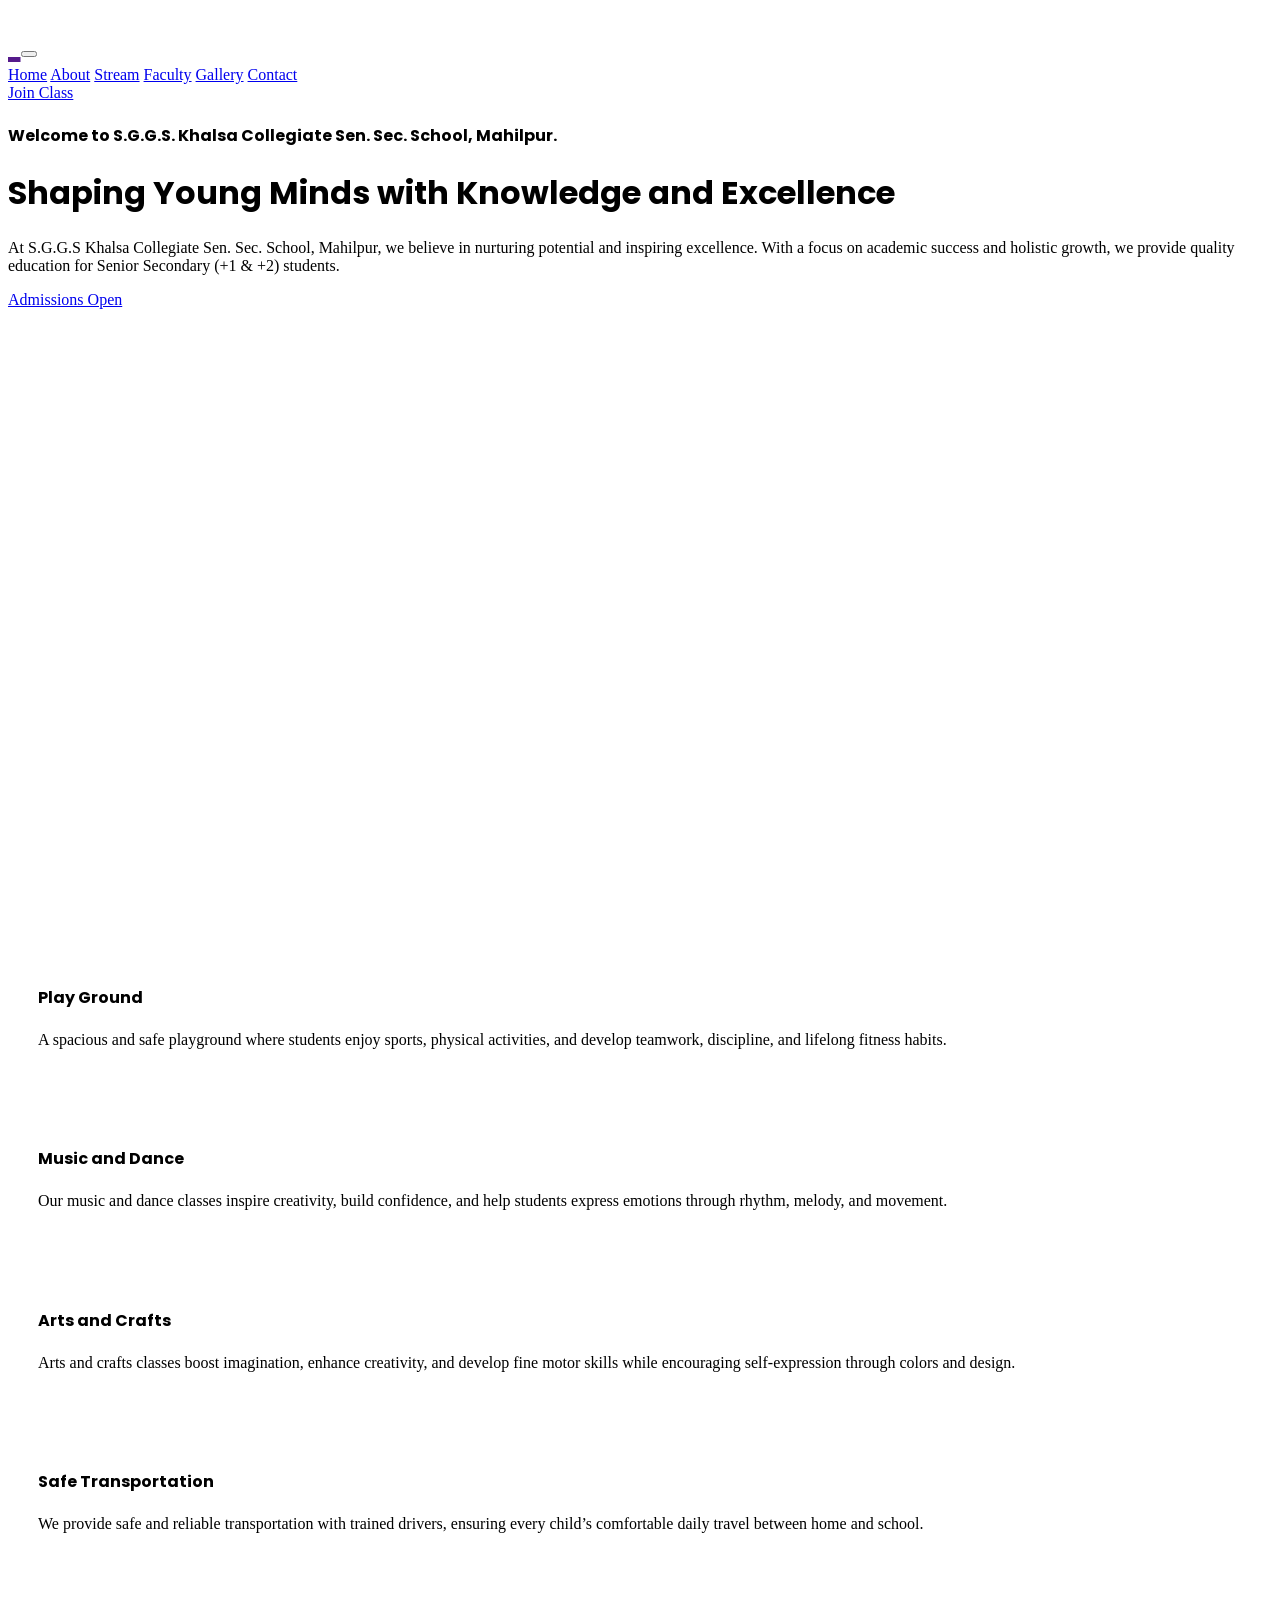
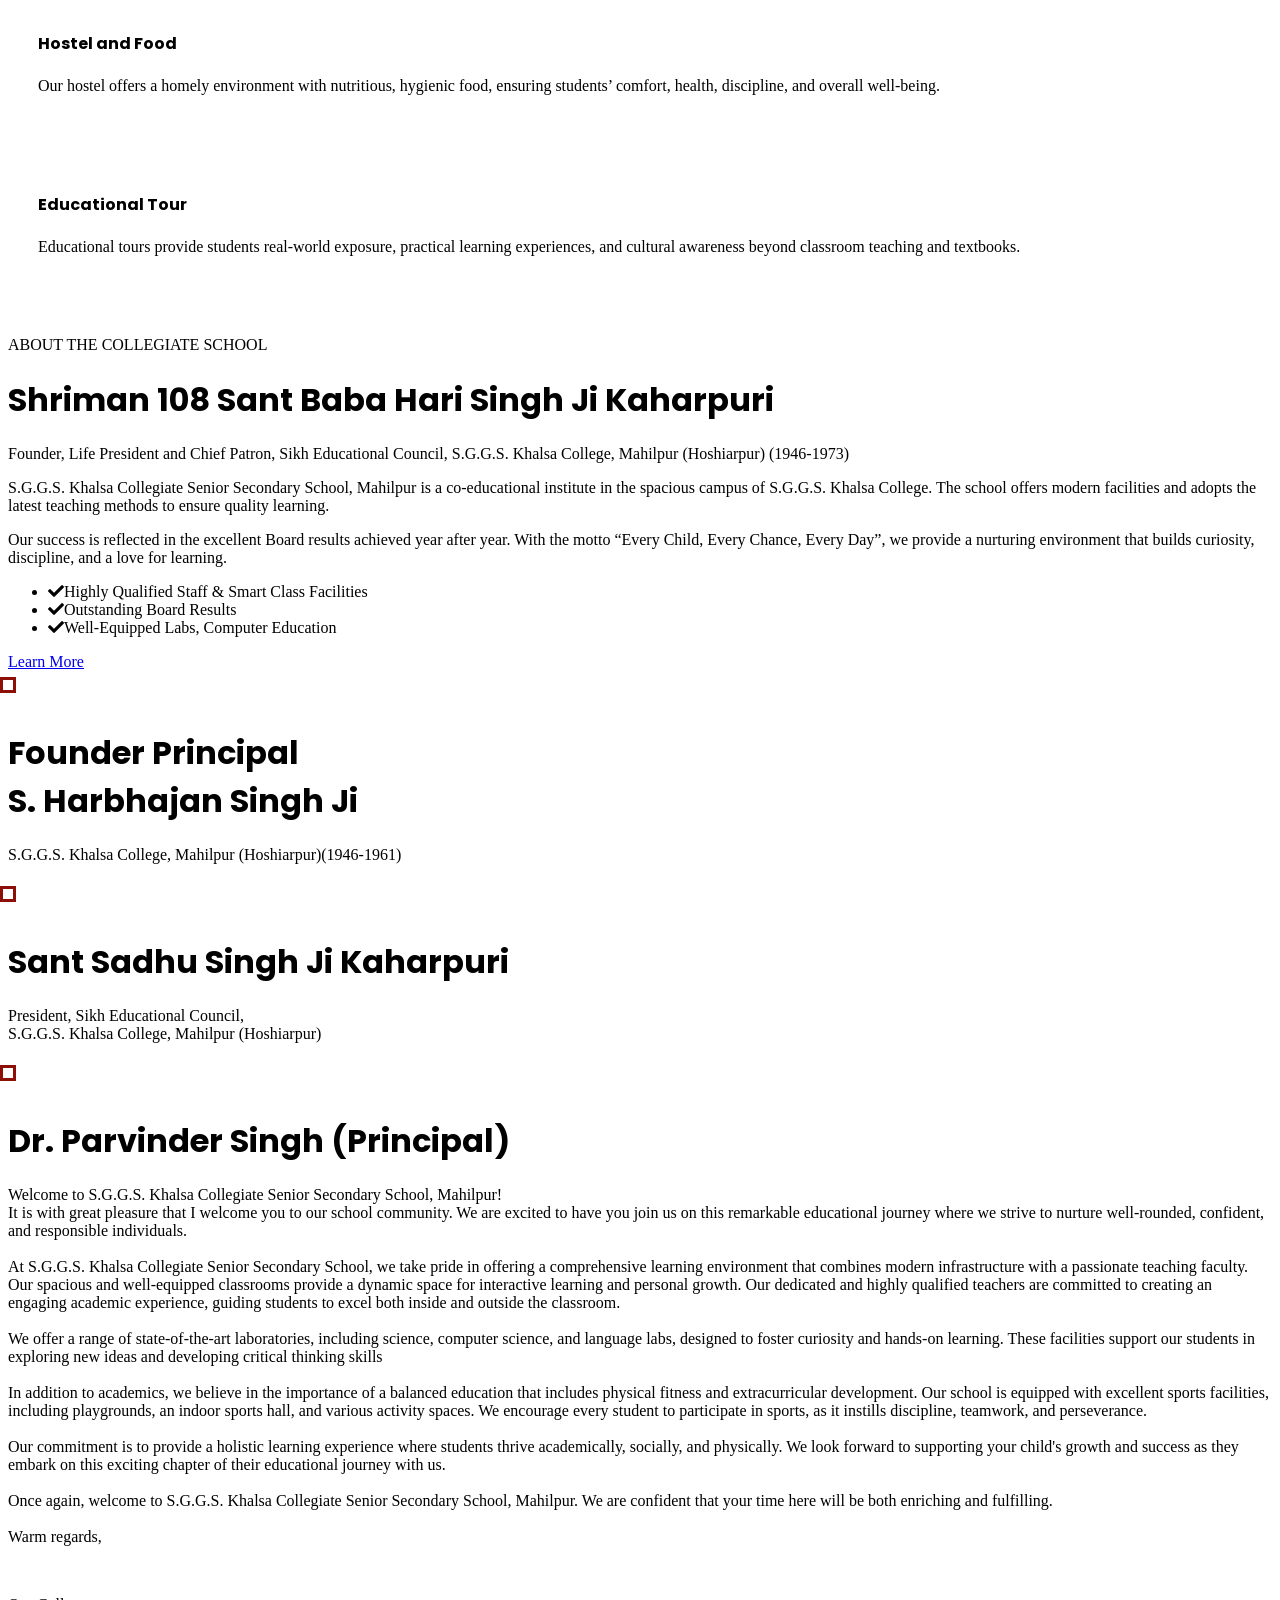
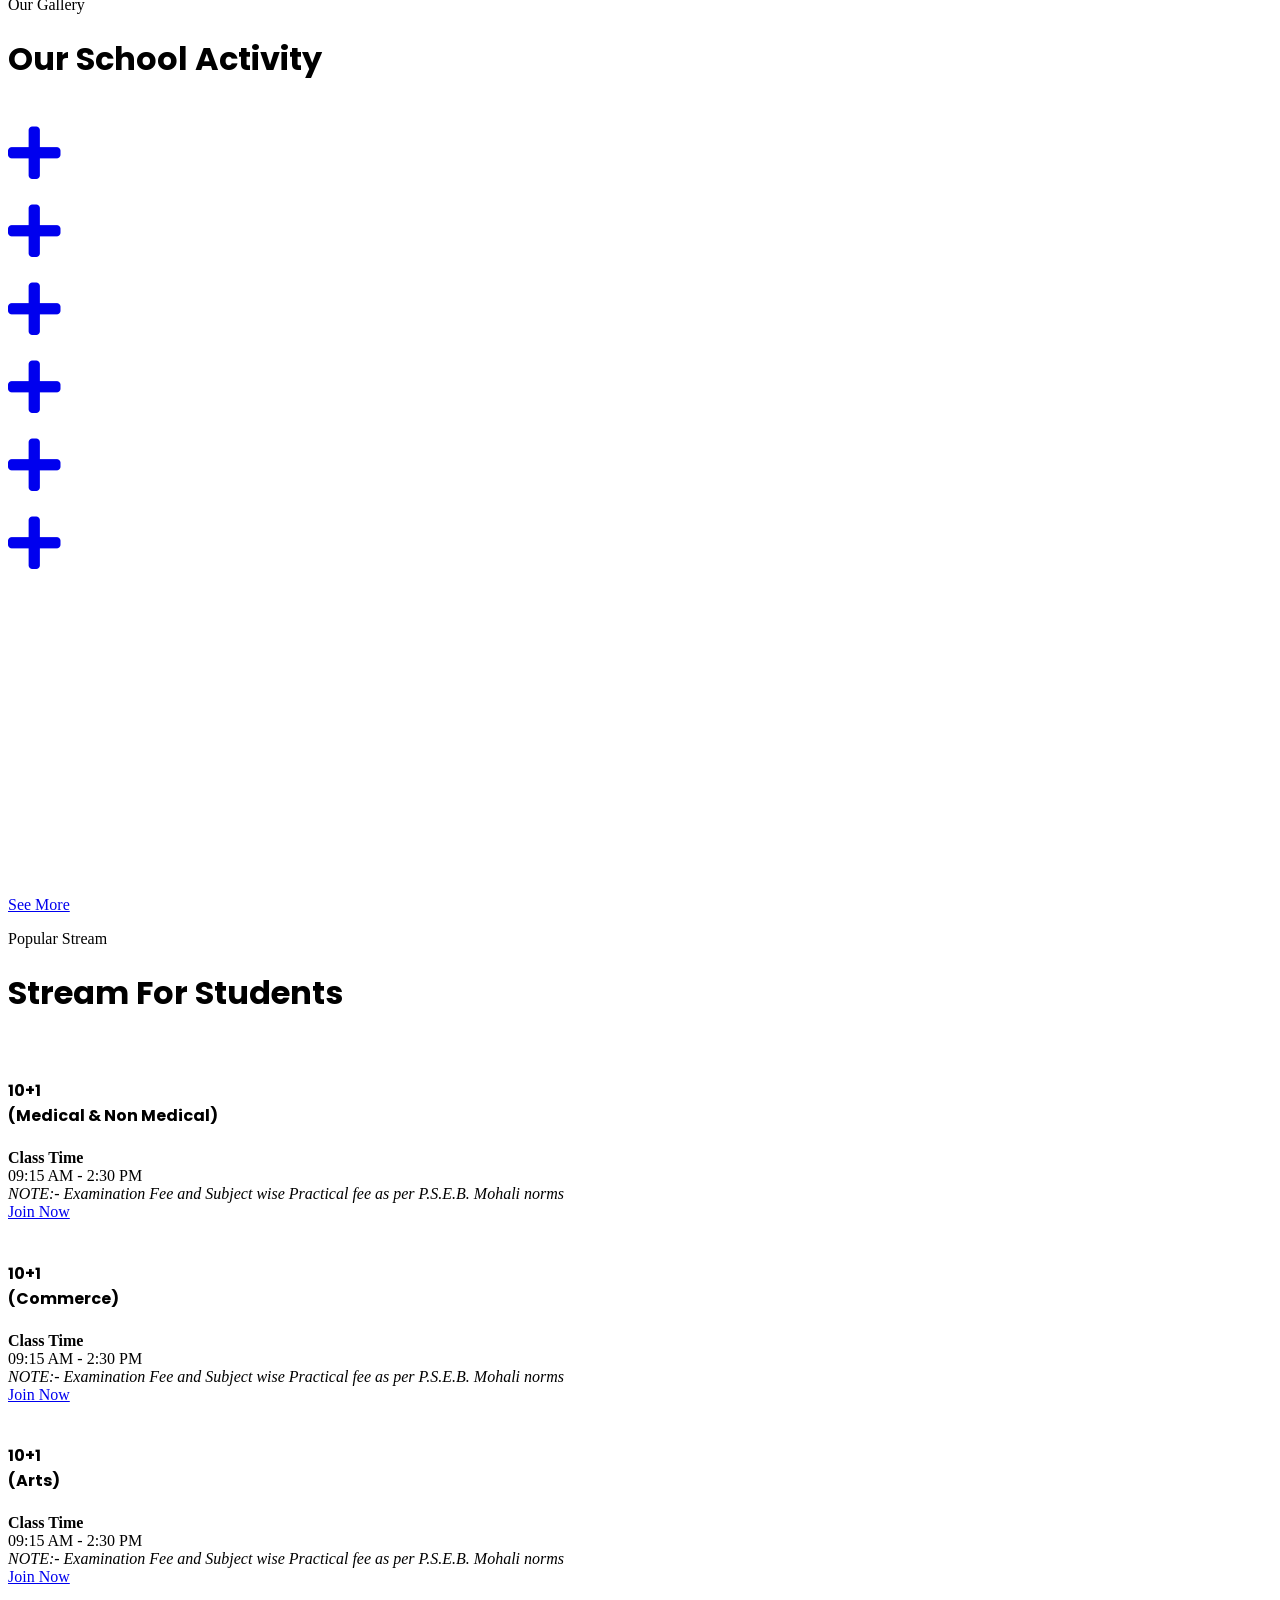
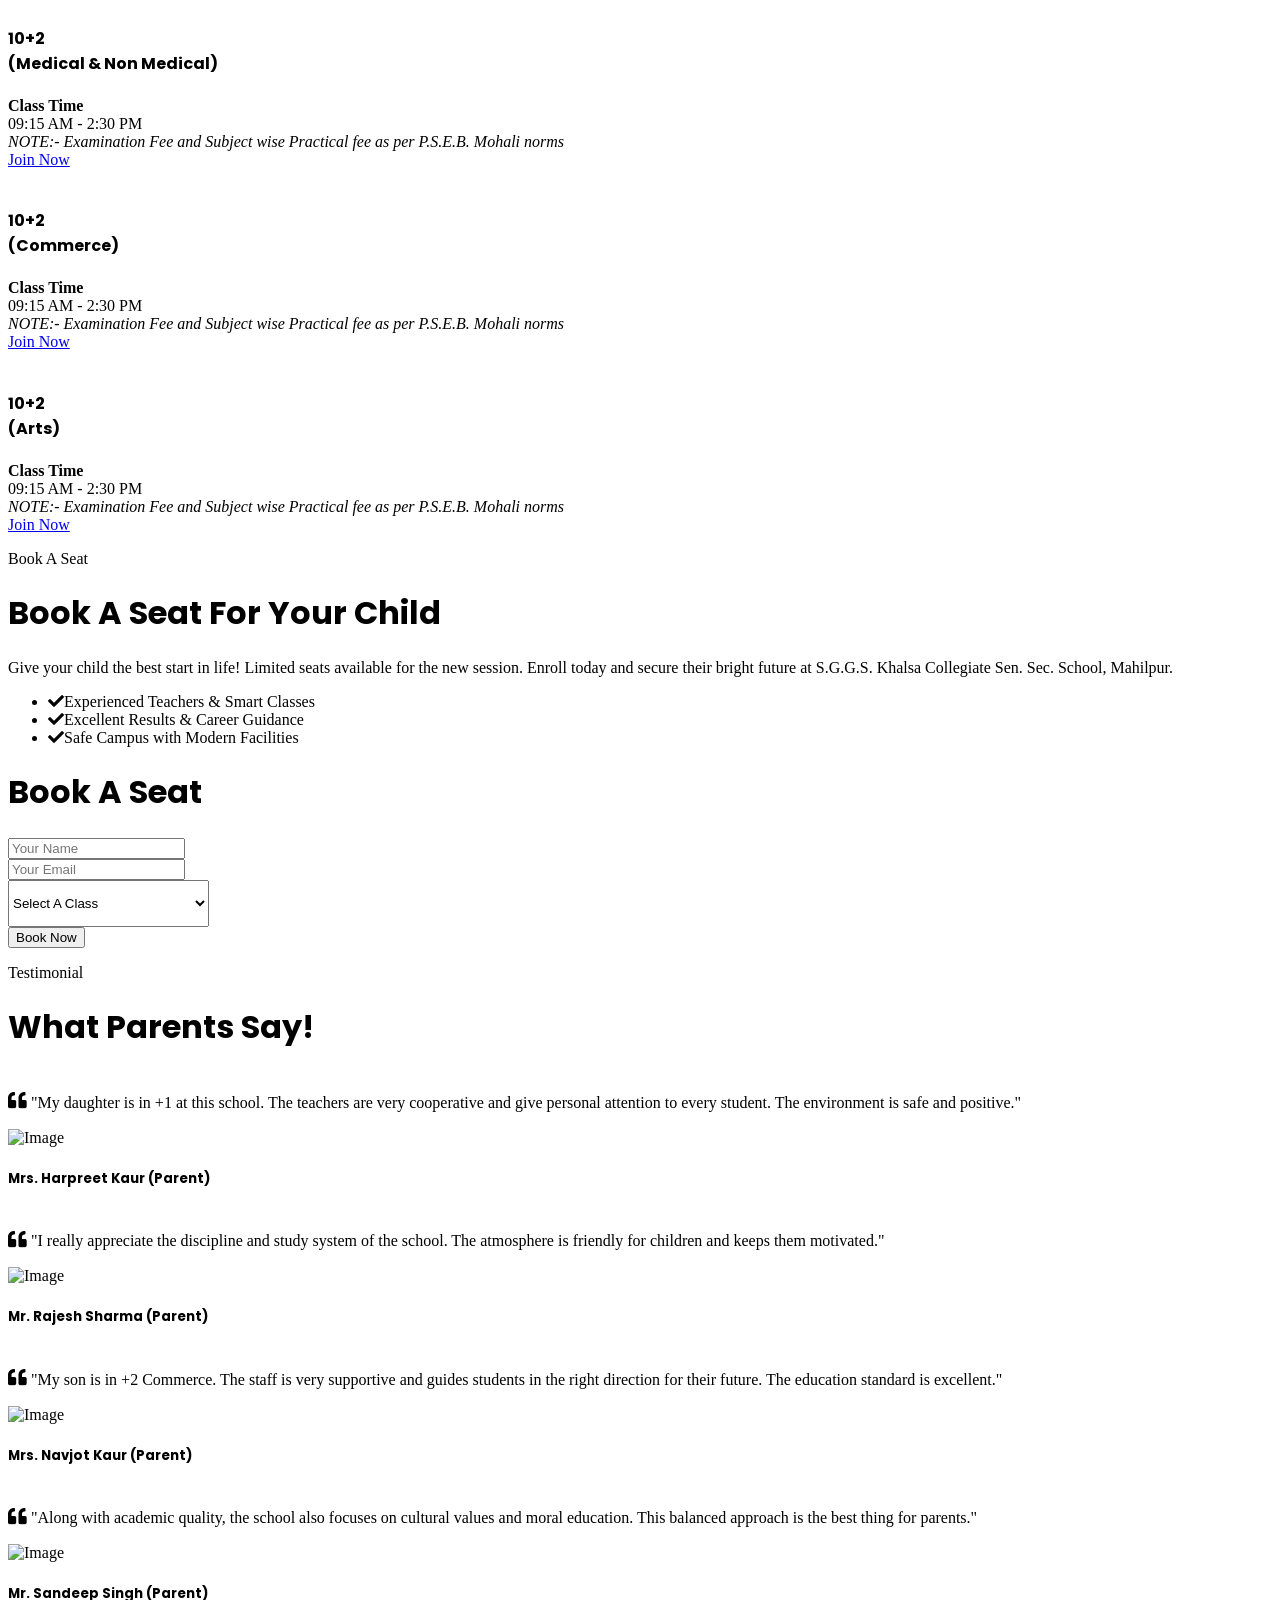
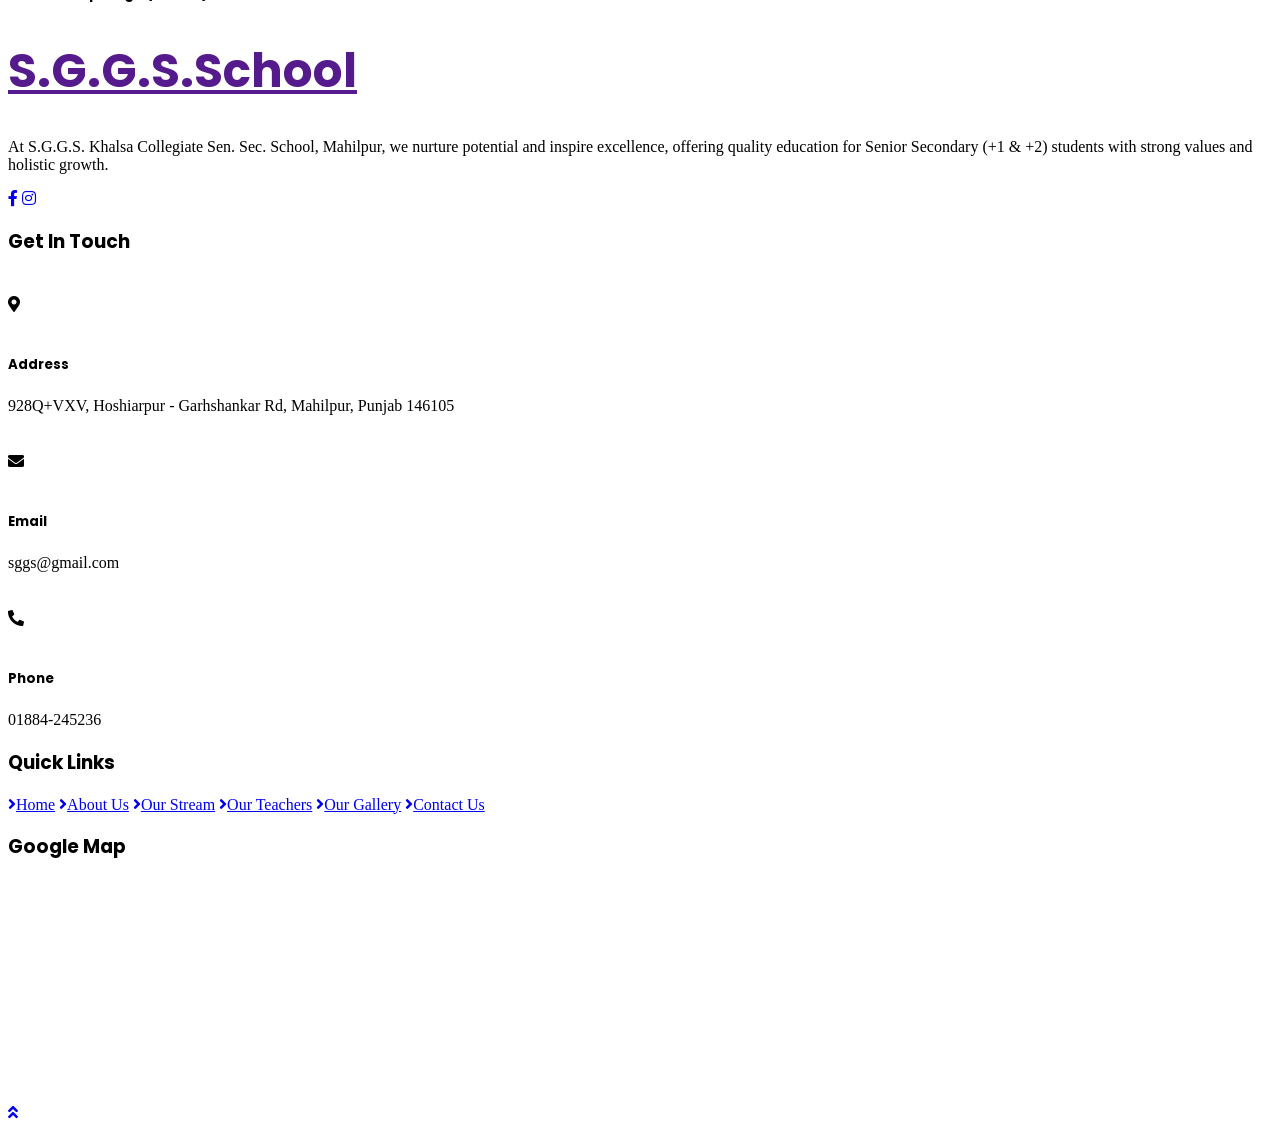
==== index.html @ 4c68f563 "Add files via upload" ====
<!DOCTYPE html>
<html lang="en">

<head>
  <meta charset="utf-8" />
  <title>S.G.G.S.School</title>
  <meta content="width=device-width, initial-scale=1.0" name="viewport" />
  <!-- <meta content="Free HTML Templates" name="keywords" />
  <meta content="Free HTML Templates" name="description" /> -->

  <!-- Favicon -->
  <link href="img/favicon.ico" rel="icon" />

  <!-- Google Web Fonts -->
  <link rel="preconnect" href="https://fonts.gstatic.com" />
  <link href="https://fonts.googleapis.com/css2?family=Handlee&family=Nunito&display=swap" rel="stylesheet" />

  <!-- Font Awesome -->
  <link href="https://cdnjs.cloudflare.com/ajax/libs/font-awesome/5.10.0/css/all.min.css" rel="stylesheet" />

  <!-- Flaticon Font -->
  <link href="lib/flaticon/font/flaticon.css" rel="stylesheet" />

  <!-- Libraries Stylesheet -->
  <link href="lib/owlcarousel/assets/owl.carousel.min.css" rel="stylesheet" />
  <link href="lib/lightbox/css/lightbox.min.css" rel="stylesheet" />
  <!-- aos -->

  <link href="https://unpkg.com/aos@2.3.1/dist/aos.css" rel="stylesheet">
  <script src="https://unpkg.com/aos@2.3.1/dist/aos.js"></script>
  <!-- Customized Bootstrap Stylesheet -->





  <link href="css/style.css" rel="stylesheet" />


  <link rel="stylesheet" href="css/project.css">

  <link rel="preconnect" href="https://fonts.googleapis.com">
  <link rel="preconnect" href="https://fonts.gstatic.com" crossorigin>
  <link
    href="https://fonts.googleapis.com/css2?family=Poppins:ital,wght@0,100;0,200;0,300;0,400;0,500;0,600;0,700;0,800;0,900;1,100;1,200;1,300;1,400;1,500;1,600;1,700;1,800;1,900&display=swap"
    rel="stylesheet">
  <style>
    h1,
    h2,
    h3,
    h4,
    h5,
    h6 {
      font-family: "Poppins", sans-serif;
      font-weight: 700;
      font-style: normal;
    }
  </style>
</head>

<body>
  <!-- Navbar Start -->
  <div class="container-fluid ourbg position-relative borderb-wine px-5">
    <nav class="navbar navbar-expand-lg ourbg navbar-light py-3 py-lg-0 px-0 px-lg-5">
      <a href="" class="navbar-brand font-weight-bold text-secondary" style="font-size: 50px">
        <!-- <i class="flaticon-043-teddy-bear"></i> -->
        <img src="./img/logo-removebg-preview.png" alt="" width="100px">
      </a>
      <button type="button" class="navbar-toggler" data-toggle="collapse" data-target="#navbarCollapse">
        <span class="navbar-toggler-icon"></span>
      </button>
      <div class="collapse navbar-collapse justify-content-between" id="navbarCollapse">
        <div class="navbar-nav font-weight-bold mx-auto py-0">
          <a href="index.html" class="nav-item nav-link active ">Home</a>
          <a href="about.html" class="nav-item nav-link">About</a>
          <a href="class.html" class="nav-item nav-link">Stream</a>
          <a href="team.html" class="nav-item nav-link">Faculty</a>
          <a href="gallery.html" class="nav-item nav-link">Gallery</a>
          <!-- <div class="nav-item dropdown">
              <a
                href="#"
                class="nav-link dropdown-toggle"
                data-toggle="dropdown"
                >Pages</a
              >
              <div class="dropdown-menu rounded-0 m-0">
                <a href="blog.html" class="dropdown-item">Blog Grid</a>
                <a href="single.html" class="dropdown-item">Blog Detail</a>
              </div>
            </div> -->
          <a href="contact.html" class="nav-item nav-link">Contact</a>
        </div>
        <a href="#booksheet" class="btn bgwine text-light px-4">Join Class</a>
      </div>
    </nav>
  </div>
  <!-- Navbar End -->

  <!-- Header Start -->
  <div class="container-fluid ourbg px-0 px-md-5 mb-5 pt-md-5 " style="min-height: 90vh;">
    <div class="row align-items-center px-5 m-0 ">
      <div class="col-xl-6 text-center text-lg-left mt-md-5" data-aos="flip-left">
        <h4 class="textclr mb-4 mt-5 mt-lg-0">Welcome to S.G.G.S. Khalsa Collegiate Sen. Sec. School, Mahilpur.</h4>
        <h1 class="display-4 font-weight-bold textclr">
          Shaping Young Minds with Knowledge and Excellence
        </h1>
        <p class=" mb-4">
          At S.G.G.S Khalsa Collegiate Sen. Sec. School, Mahilpur, we believe in nurturing potential and inspiring
          excellence.
          With a focus on academic success and holistic growth, we provide quality education for Senior Secondary (+1 &
          +2) students.
        </p>
        <a href="#booksheet" class="btn bgwine text-light fw-bold mt-1 py-3 px-5">Admissions Open</a>
      </div>
      <div class="col-xl-6 text-center text-lg-right">
        <img class="img-fluid mt-5 headerimg" src="img/Top-Banner-V2.png" alt="" data-aos="flip-right" />
      </div>
    </div>
  </div>
  <!-- Header End -->

  <!-- Facilities Start -->
  <div class="container-fluid pt-5">
    <div class="container pb-3">
      <div class="row">
        <div class="col-lg-4 col-md-6 pb-1" data-aos="zoom-out">
          <div class="d-flex ourbg shadow-sm bordert-wine rounded mb-4" style="padding: 30px">
            <i class="flaticon-050-fence h1 font-weight-normal textclr mb-3"></i>
            <div class="pl-4 ">
              <h4 class="textclr">Play Ground</h4>
              <p class="m-0">
                A spacious and safe playground where students enjoy sports, physical activities, and develop teamwork,
                discipline, and lifelong fitness habits.
              </p>
            </div>
          </div>
        </div>
        <div class="col-lg-4 col-md-6 pb-1" data-aos="zoom-out">
          <div class="d-flex ourbg shadow-sm bordert-wine rounded mb-4" style="padding: 30px">
            <i class="flaticon-022-drum h1 font-weight-normal textclr mb-3"></i>
            <div class="pl-4">
              <h4 class="textclr">Music and Dance</h4>
              <p class="m-0">
                Our music and dance classes inspire creativity, build confidence, and help students express emotions
                through rhythm, melody, and movement.
              </p>
            </div>
          </div>
        </div>
        <div class="col-lg-4 col-md-6 pb-1" data-aos="zoom-out">
          <div class="d-flex ourbg shadow-sm bordert-wine rounded mb-4" style="padding: 30px">
            <i class="flaticon-030-crayons h1 font-weight-normal textclr mb-3"></i>
            <div class="pl-4">
              <h4 class="textclr">Arts and Crafts</h4>
              <p class="m-0">
                Arts and crafts classes boost imagination, enhance creativity, and develop fine motor skills while
                encouraging self-expression through colors and design.
              </p>
            </div>
          </div>
        </div>
        <div class="col-lg-4 col-md-6 pb-1" data-aos="zoom-out">
          <div class="d-flex ourbg shadow-sm bordert-wine rounded mb-4" style="padding: 30px">
            <i class="flaticon-017-toy-car h1 font-weight-normal textclr mb-3"></i>
            <div class="pl-4">
              <h4 class="textclr">Safe Transportation</h4>
              <p class="m-0">
                We provide safe and reliable transportation with trained drivers, ensuring every child’s comfortable
                daily travel between home and school.
              </p>
            </div>
          </div>
        </div>
        <div class="col-lg-4 col-md-6 pb-1">
          <div class="d-flex ourbg shadow-sm bordert-wine rounded mb-4" style="padding: 30px">
            <i class="flaticon-025-sandwich h1 font-weight-normal textclr mb-3"></i>
            <div class="pl-4">
              <h4 class="textclr">Hostel and Food</h4>
              <p class="m-0">
                Our hostel offers a homely environment with nutritious, hygienic food, ensuring students’ comfort,
                health, discipline, and overall well-being.
              </p>
            </div>
          </div>
        </div>
        <div class="col-lg-4 col-md-6 pb-1">
          <div class="d-flex ourbg shadow-sm bordert-wine rounded mb-4" style="padding: 30px">
            <i class="flaticon-047-backpack h1 font-weight-normal textclr mb-3"></i>
            <div class="pl-4">
              <h4 class="textclr">Educational Tour</h4>
              <p class="m-0">
                Educational tours provide students real-world exposure, practical learning experiences, and cultural
                awareness beyond classroom teaching and textbooks.
              </p>
            </div>
          </div>
        </div>
      </div>
    </div>
  </div>
  <!-- Facilities Start -->

  <!-- About Start -->
  <div class="container-fluid  ">
    <div class="container py-5 ">
      <div class="row align-items-center">
        <div class="col-lg-5" data-aos="flip-left">
          <img class="img-fluid  my-5 mb-lg-0" style="outline:3px solid #8C1007; outline-offset: 5px; "
            src="img/founder.png" alt="" />
        </div>
        <div class="col-lg-7">
          <p class="section-title pr-5 textclr">
            <span class="pr-2">ABOUT THE COLLEGIATE SCHOOL</span>
          </p>
          <h1 class="mb-4 textclr" data-aos="zoom-in-left">Shriman 108 Sant Baba Hari Singh Ji Kaharpuri</h1>
          <p data-aos="zoom-in-left">


            Founder, Life President and Chief Patron, Sikh Educational Council, S.G.G.S. Khalsa College, Mahilpur
            (Hoshiarpur) (1946-1973)
          </p>

          <p data-aos="zoom-in-left">S.G.G.S. Khalsa Collegiate Senior Secondary School, Mahilpur is a co-educational
            institute in the spacious
            campus of S.G.G.S. Khalsa College. The school offers modern facilities and adopts the latest teaching
            methods to ensure quality learning.</p>
          <p data-aos="zoom-in-left">
            Our success is reflected in the excellent Board results achieved year after year. With the motto “Every
            Child, Every Chance, Every Day”, we provide a nurturing environment that builds curiosity, discipline, and a
            love for learning.
          </p>

          <div class="row pt-2 pb-4" data-aos="zoom-in-left">
            <!-- <div class="col-6 col-md-4">
              <img class="img-fluid rounded" src="img/about-2.jpg" alt="" />
            </div> -->
            <div class="col-md-6 col-md-8">
              <ul class="list-inline m-0">
                <li class="py-2 border-top border-bottom">
                  <i class="fa fa-check textclr mr-3"></i>Highly Qualified Staff & Smart Class Facilities
                </li>
                <li class="py-2 border-bottom">
                  <i class="fa fa-check textclr mr-3"></i>Outstanding Board Results
                </li>
                <li class="py-2 border-bottom">
                  <i class="fa fa-check textclr mr-3"></i>Well-Equipped Labs, Computer Education
                </li>

              </ul>
            </div>
          </div>
          <a href="./about.html" class="btn bgwine text-white mt-2 py-2 px-4" data-aos="zoom-in-left">Learn More</a>
        </div>
      </div>
    </div>
  </div>
  <!-- About End -->



  <!-- photos start -->
  <div class="container">
    <div class="row">
      <div class="col-sm-6">
        <img class="img-fluid  my-5 mb-lg-0" style="outline:3px solid #8C1007; outline-offset: 5px; "
          src="img/harbhajansingh.png" alt="" />
        <br><br>
        <h1 class="textclr">Founder Principal <br>S. Harbhajan Singh Ji</h1>
        <p>S.G.G.S. Khalsa College, Mahilpur (Hoshiarpur)(1946-1961)</p>


      </div>
      <div class="col-sm-6 ">
        <img class="img-fluid  my-5 mb-lg-0  " style="outline:3px solid #8C1007; outline-offset: 5px; "
          src="img/sadhusingh.png" alt="" />
        <br><br>
        <h1 class="textclr">Sant Sadhu Singh Ji Kaharpuri</h1>
        <p>President, Sikh Educational Council, <br>
          S.G.G.S. Khalsa College, Mahilpur (Hoshiarpur)</p>

        <p></p>
      </div>


    </div>
    <div class="row">
      <div class="col-12">
        <img class="img-fluid  my-5 mb-lg-0" style="outline:3px solid #8C1007; outline-offset: 5px;width: 100%; "
          src="img/principal.png" alt="" />
        <br><br>
        <h1 class="textclr">Dr. Parvinder Singh (Principal)</h1>
        <p>
          Welcome to S.G.G.S. Khalsa Collegiate Senior Secondary School, Mahilpur! <br>

          It is with great pleasure that I welcome you to our school community. We are excited to have you join us on
          this remarkable educational journey where we strive to nurture well-rounded, confident, and responsible
          individuals. <br><br>

          At S.G.G.S. Khalsa Collegiate Senior Secondary School, we take pride in offering a comprehensive learning
          environment that combines modern infrastructure with a passionate teaching faculty. Our spacious and
          well-equipped classrooms provide a dynamic space for interactive learning and personal growth. Our dedicated
          and highly qualified teachers are committed to creating an engaging academic experience, guiding students to
          excel both inside and outside the classroom. <br><br>

          We offer a range of state-of-the-art laboratories, including science, computer science, and language labs,
          designed to foster curiosity and hands-on learning. These facilities support our students in exploring new
          ideas and developing critical thinking skills <br><br>

          In addition to academics, we believe in the importance of a balanced education that includes physical fitness
          and extracurricular development. Our school is equipped with excellent sports facilities, including
          playgrounds, an indoor sports hall, and various activity spaces. We encourage every student to participate in
          sports, as it instills discipline, teamwork, and perseverance. <br><br>

          Our commitment is to provide a holistic learning experience where students thrive academically, socially, and
          physically. We look forward to supporting your child's growth and success as they embark on this exciting
          chapter of their educational journey with us. <br><br>

          Once again, welcome to S.G.G.S. Khalsa Collegiate Senior Secondary School, Mahilpur. We are confident that
          your time here will be both enriching and fulfilling. <br><br>

          Warm regards,
        </p>
      </div>
    </div>
  </div>
  <!-- photos end -->


  <div class="container-fluid pt-5">
    <div class="container">
      <div class="row" data-aos="zoom-in-left">
        <div class="col">
          <img src="./img/roadmap.png" alt="" width="100%">
        </div>
      </div>
    </div>
  </div>

  <div class="container-fluid pt-5 pb-3 " style="min-height: 100vh;">
    <div class="container " style="min-height: 100vh;">
      <div class="text-center pb-2">
        <p class="section-title px-5">
          <span class="px-2 textclr">Our Gallery</span>
        </p>
        <h1 class="mb-4 textclr">Our School Activity</h1>
      </div>
      <!-- <div class="row" data-aos="zoom-in-right">
        <div class="col-12 text-center mb-2">
          <ul class="list-inline mb-4" id="portfolio-flters">
            <li class="btn btn-outline-wine m-1 active" data-filter="*">
              All
            </li>
            <li class="btn btn-outline-wine m-1" data-filter=".first">
              Playing
            </li>
            <li class="btn btn-outline-wine m-1" data-filter=".second">
              Drawing
            </li>
            <li class="btn btn-outline-wine m-1" data-filter=".third">
              Reading
            </li>
          </ul>
        </div>
      </div> -->
      <div class="row portfolio-container">
        <div class="col-lg-4 col-md-6 mb-4 portfolio-item first">
          <div class="position-relative overflow-hidden mb-2" data-aos="zoom-in-left">
            <img class="img-fluid w-100" src="img/galimg1.JPG" alt="" />
            <div class="portfolio-btn bgwine d-flex align-items-center justify-content-center">
              <a href="img/galimg1.JPG" data-lightbox="portfolio">
                <i class="fa fa-plus text-white" style="font-size: 60px"></i>
              </a>
            </div>
          </div>
        </div>
        <div class="col-lg-4 col-md-6 mb-4 portfolio-item second" data-aos="zoom-in-top">
          <div class="position-relative overflow-hidden mb-2">
            <img class="img-fluid w-100" src="img/galimg2.JPG" alt="" />
            <div class="portfolio-btn bgwine d-flex align-items-center justify-content-center">
              <a href="img/galimg2.JPG" data-lightbox="portfolio">
                <i class="fa fa-plus text-white" style="font-size: 60px"></i>
              </a>
            </div>
          </div>
        </div>
        <div class="col-lg-4 col-md-6 mb-4 portfolio-item third" data-aos="zoom-in-right">
          <div class="position-relative overflow-hidden mb-2">
            <img class="img-fluid w-100" src="img/galimg4.JPG" alt="" />
            <div class="portfolio-btn bgwine d-flex align-items-center justify-content-center">
              <a href="img/galimg4.JPG" data-lightbox="portfolio">
                <i class="fa fa-plus text-white" style="font-size: 60px"></i>
              </a>
            </div>
          </div>
        </div>
        <div class="col-lg-4 col-md-6 mb-4 portfolio-item first" data-aos="zoom-in-left">
          <div class="position-relative overflow-hidden mb-2">
            <img class="img-fluid w-100" src="img/galimg3.JPG" alt="" />
            <div class="portfolio-btn bgwine d-flex align-items-center justify-content-center">
              <a href="img/galimg3.JPG" data-lightbox="portfolio">
                <i class="fa fa-plus text-white" style="font-size: 60px"></i>
              </a>
            </div>
          </div>
        </div>
        <div class="col-lg-4 col-md-6 mb-4 portfolio-item second" data-aos="zoom-in-top">
          <div class="position-relative overflow-hidden mb-2">
            <img class="img-fluid w-100" src="img/galimg5.JPG" alt="" />
            <div class="portfolio-btn bgwine d-flex align-items-center justify-content-center">
              <a href="img/galimg5.JPG" data-lightbox="portfolio">
                <i class="fa fa-plus text-white" style="font-size: 60px"></i>
              </a>
            </div>
          </div>
        </div>
        <div class="col-lg-4 col-md-6 mb-4 portfolio-item third" data-aos="zoom-in-right">
          <div class="position-relative overflow-hidden mb-2">
            <img class="img-fluid w-100" src="img/galimg6.JPG" alt="" />
            <div class="portfolio-btn bgwine d-flex align-items-center justify-content-center">
              <a href="img/galimg6.JPG" data-lightbox="portfolio">
                <i class="fa fa-plus text-white" style="font-size: 60px"></i>
              </a>
            </div>
          </div>
        </div>
      </div>

    </div>

    <div class="row">
      <div class="col text-center">
        <a href="./gallery.html" class="btn bgwine text-white mt-2 py-2 px-4 m-auto" data-aos="zoom-in-left">See
          More</a>

      </div>
    </div>

  </div>
  <!-- Gallery End -->


  <!-- <div class="container-fluid pt-5">
    <div class="container">
      <div class="text-center pb-2">
        <p class="section-title px-5">
          <span class="px-2 textclr">Key Scholarship Highlights</span>
        </p>
        <h1 class="mb-4 textclr">Scholarships and Stipends </h1>
      </div>
    </div>
</div> -->






  <div class="container-fluid pt-5">
    <div class="container">
      <div class="text-center pb-2">
        <p class="section-title px-5">
          <span class="px-2 textclr">Popular Stream</span>
        </p>
        <h1 class="mb-4 textclr">Stream For Students</h1>
      </div>
      <div class="row">
        <div class="col-lg-4 mb-5">
          <div class="card border-0 ourbg shadow-sm pb-2">
            <img class="card-img-top mb-2" src="img/galimg35.jpeg" alt="" />
            <div class="card-body text-center">
              <h4 class="card-title textclr">10+1 <br>(Medical & Non Medical)</h4>
              <!-- <p class="card-text">
                Justo ea diam stet diam ipsum no sit, ipsum vero et et diam
                ipsum duo et no et, ipsum ipsum erat duo amet clita duo
              </p> -->
            </div>
            <div class="card-footer ourbg py-4 px-5">

              <!-- <div class="row border-bottom">
                <div class="col-6 py-1 text-right border-right">
                  <strong>Total Seats</strong>
                </div>
                <div class="col-6 py-1">40 Seats</div>
              </div> -->
              <div class="row border-bottom">
                <div class="col-6 py-1 text-right border-right">
                  <strong>Class Time</strong>
                </div>
                <div class="col-6 py-1">09:15 AM - 2:30 PM</div>
              </div>
              <!-- <div class="row border-bottom">
                <div class="col-6 py-1 text-right border-right">
                  <strong>Tution Fee</strong>
                </div>
                <div class="col-6 py-1">28,500 / Year</div>
              </div> -->
              <div class="row">
                <div class="col-12 text-center mt-2">
                  <i>NOTE:- Examination Fee and
                    Subject wise Practical fee as per P.S.E.B. Mohali norms</i>
                </div>
              </div>
            </div>
            <a href="#bookseat" class="btn bgwine text-white px-4 mx-auto mb-4">Join Now</a>
          </div>
        </div>


        <div class="col-lg-4 mb-5">
          <div class="card border-0 ourbg shadow-sm pb-2">
            <img class="card-img-top mb-2" src="img/galimg2.JPG" alt="" />
            <div class="card-body text-center">
              <h4 class="card-title textclr">10+1 <br> (Commerce)</h4>
              <!-- <p class="card-text">
                Justo ea diam stet diam ipsum no sit, ipsum vero et et diam
                ipsum duo et no et, ipsum ipsum erat duo amet clita duo
              </p> -->
            </div>
            <div class="card-footer ourbg py-4 px-5">

              <!-- <div class="row border-bottom">
                <div class="col-6 py-1 text-right border-right">
                  <strong>Total Seats</strong>
                </div>
                <div class="col-6 py-1">40 Seats</div>
              </div> -->
              <div class="row border-bottom">
                <div class="col-6 py-1 text-right border-right">
                  <strong>Class Time</strong>
                </div>
                <div class="col-6 py-1">09:15 AM - 2:30 PM</div>
              </div>
              <!-- <div class="row border-bottom">
                <div class="col-6 py-1 text-right border-right">
                  <strong>Tution Fee</strong>
                </div>
                <div class="col-6 py-1">27,500 / Year</div>
              </div> -->
              <div class="row">
                <div class="col-12 text-center mt-2">
                  <i>NOTE:- Examination Fee and
                    Subject wise Practical fee as per P.S.E.B. Mohali norms</i>
                </div>
              </div>
            </div>
            <a href="#bookseat" class="btn bgwine text-white px-4 mx-auto mb-4">Join Now</a>
          </div>
        </div>

        <div class="col-lg-4 mb-5">
          <div class="card border-0 ourbg shadow-sm pb-2">
            <img class="card-img-top mb-2" src="img/galimg9.jpg" alt="" />
            <div class="card-body text-center">
              <h4 class="card-title textclr">10+1 <br> (Arts)</h4>
              <!-- <p class="card-text">
                Justo ea diam stet diam ipsum no sit, ipsum vero et et diam
                ipsum duo et no et, ipsum ipsum erat duo amet clita duo
              </p> -->
            </div>
            <div class="card-footer ourbg py-4 px-5">
              <!-- 
              <div class="row border-bottom">
                <div class="col-6 py-1 text-right border-right">
                  <strong>Total Seats</strong>
                </div>
                <div class="col-6 py-1">40 Seats</div>
              </div> -->
              <div class="row border-bottom">
                <div class="col-6 py-1 text-right border-right">
                  <strong>Class Time</strong>
                </div>
                <div class="col-6 py-1">09:15 AM - 2:30 PM</div>
              </div>
              <!-- <div class="row border-bottom">
                <div class="col-6 py-1 text-right border-right">
                  <strong>Tution Fee</strong>
                </div>
                <div class="col-6 py-1">18,500 / Year</div>
              </div> -->
              <div class="row">
                <div class="col-12 text-center mt-2">
                  <i>NOTE:- Examination Fee and
                    Subject wise Practical fee as per P.S.E.B. Mohali norms</i>
                </div>
              </div>
            </div>
            <a href="#bookseat" class="btn bgwine text-white px-4 mx-auto mb-4">Join Now</a>
          </div>
        </div>



        <div class="col-lg-4 mb-5">
          <div class="card border-0 ourbg shadow-sm pb-2">
            <img class="card-img-top mb-2" src="img/galimg4.JPG" alt="" />
            <div class="card-body text-center">
              <h4 class="card-title textclr">10+2 <br> (Medical & Non Medical)</h4>
              <!-- <p class="card-text">
                Justo ea diam stet diam ipsum no sit, ipsum vero et et diam
                ipsum duo et no et, ipsum ipsum erat duo amet clita duo
              </p> -->
            </div>
            <div class="card-footer ourbg py-4 px-5">

              <!-- <div class="row border-bottom">
                <div class="col-6 py-1 text-right border-right">
                  <strong>Total Seats</strong>
                </div>
                <div class="col-6 py-1">40 Seats</div>
              </div> -->
              <div class="row border-bottom">
                <div class="col-6 py-1 text-right border-right">
                  <strong>Class Time</strong>
                </div>
                <div class="col-6 py-1">09:15 AM - 2:30 PM</div>
              </div>
              <!-- <div class="row border-bottom">
                <div class="col-6 py-1 text-right border-right">
                  <strong>Tution Fee</strong>
                </div>
                <div class="col-6 py-1">29,500 / Year</div>
              </div> -->
              <div class="row">
                <div class="col-12 text-center mt-2">
                  <i>NOTE:- Examination Fee and
                    Subject wise Practical fee as per P.S.E.B. Mohali norms</i>
                </div>
              </div>
            </div>
            <a href="#bookseat" class="btn bgwine text-white px-4 mx-auto mb-4">Join Now</a>
          </div>
        </div>


        <div class="col-lg-4 mb-5">
          <div class="card border-0 ourbg shadow-sm pb-2">
            <img class="card-img-top mb-2" src="img/galimg3.JPG" alt="" height="235px" />
            <div class="card-body text-center">
              <h4 class="card-title textclr">10+2 <br> (Commerce)</h4>
              <!-- <p class="card-text">
                Justo ea diam stet diam ipsum no sit, ipsum vero et et diam
                ipsum duo et no et, ipsum ipsum erat duo amet clita duo
              </p> -->
            </div>
            <div class="card-footer ourbg py-4 px-5">

              <!-- <div class="row border-bottom">
                <div class="col-6 py-1 text-right border-right">
                  <strong>Total Seats</strong>
                </div>
                <div class="col-6 py-1">40 Seats</div>
              </div> -->
              <div class="row border-bottom">
                <div class="col-6 py-1 text-right border-right">
                  <strong>Class Time</strong>
                </div>
                <div class="col-6 py-1">09:15 AM - 2:30 PM</div>
              </div>
              <!-- <div class="row border-bottom">
                <div class="col-6 py-1 text-right border-right">
                  <strong>Tution Fee</strong>
                </div>
                <div class="col-6 py-1">28,500 / Year</div>
              </div> -->
              <div class="row">
                <div class="col-12 text-center mt-2">
                  <i>NOTE:- Examination Fee and
                    Subject wise Practical fee as per P.S.E.B. Mohali norms</i>
                </div>
              </div>
            </div>
            <a href="#bookseat" class="btn bgwine text-white px-4 mx-auto mb-4">Join Now</a>
          </div>
        </div>


        <div class="col-lg-4 mb-5">
          <div class="card border-0 ourbg shadow-sm pb-2">
            <img class="card-img-top mb-2" src="img/galimg6.JPG" alt="" height="235px" />
            <div class="card-body text-center">
              <h4 class="card-title textclr">10+2 <br> (Arts)</h4>
              <!-- <p class="card-text">
                Justo ea diam stet diam ipsum no sit, ipsum vero et et diam
                ipsum duo et no et, ipsum ipsum erat duo amet clita duo
              </p> -->
            </div>
            <div class="card-footer ourbg py-4 px-5">

              <!-- <div class="row border-bottom">
                <div class="col-6 py-1 text-right border-right">
                  <strong>Total Seats</strong>
                </div>
                <div class="col-6 py-1">40 Seats</div>
              </div> -->
              <div class="row border-bottom">
                <div class="col-6 py-1 text-right border-right">
                  <strong>Class Time</strong>
                </div>
                <div class="col-6 py-1">09:15 AM - 2:30 PM</div>
              </div>
              <!-- <div class="row border-bottom">
                <div class="col-6 py-1 text-right border-right">
                  <strong>Tution Fee</strong>
                </div>
                <div class="col-6 py-1">18,500 / Year</div>
              </div> -->
              <div class="row">
                <div class="col-12 text-center mt-2">
                  <i>NOTE:- Examination Fee and
                    Subject wise Practical fee as per P.S.E.B. Mohali norms</i>
                </div>
              </div>
            </div>
            <a href="#bookseat" class="btn bgwine text-white px-4 mx-auto mb-4">Join Now</a>
          </div>
        </div>

      </div>
    </div>
  </div>
  <!-- Registration Start -->
  <div class="container-fluid py-5">
    <div class="container">
      <div class="row align-items-center">
        <div class="col-lg-7 mb-5 mb-lg-0" data-aos="fade-right">
          <p class="section-title pr-5">
            <span class="pr-2 textclr">Book A Seat</span>
          </p>
          <h1 class="mb-4 textclr">Book A Seat For Your Child</h1>
          <p>
            Give your child the best start in life! Limited seats available for the new session. Enroll today and secure
            their bright future at S.G.G.S. Khalsa Collegiate Sen. Sec. School, Mahilpur.
          </p>
          <ul class="list-inline m-0">
            <li class="py-2">
              <i class="fa fa-check text-success mr-3"></i>Experienced Teachers & Smart Classes
            </li>
            <li class="py-2">
              <i class="fa fa-check text-success mr-3"></i>Excellent Results & Career Guidance
            </li>
            <li class="py-2">
              <i class="fa fa-check text-success mr-3"></i>Safe Campus with Modern Facilities
            </li>
          </ul>
          <!-- <a href="" class="btn bgwine text-white mt-4 py-2 px-4">Book Now</a> -->
        </div>
        <div class="col-lg-5" data-aos="fade-left" id="booksheet">
          <div class="card border-0">
            <div class="card-header bgwine text-center p-4">
              <h1 class="text-white  m-0">Book A Seat</h1>
            </div>
            <div class="card-body rounded-bottom ourbg p-5">
              <form>
                <div class="form-group">
                  <input type="text" class="form-control border-0 p-4" placeholder="Your Name" required="required" />
                </div>
                <div class="form-group">
                  <input type="email" class="form-control border-0 p-4" placeholder="Your Email" required="required" />
                </div>
                <div class="form-group">
                  <select class="custom-select form-select border-0 px-4" style="height: 47px">
                    <option selected>Select A Class</option>
                    <option value="1">10+1 (Medical & Non Medical)</option>
                    <option value="10+1 (Commerce)">10+1 (Commerce)</option>
                    <option value="10+1 (Arts)">10+1 (Arts)</option>
                    <option value="10+2 (Medical & Non Medical)">10+2 (Medical & Non Medical) </option>
                    <option value="10+2 (Commerce)">10+2 (Commerce)</option>
                    <option value="10+2 (Arts)">10+2 (Arts)</option>


                  </select>
                </div>
                <div>
                  <button class="btn bgwine text-white btn-block border-0 py-3" type="submit">
                    Book Now
                  </button>
                </div>
              </form>
            </div>
          </div>
        </div>
      </div>
    </div>
  </div>
  <!-- Registration End -->

  <!-- Team Start -->
  <!-- <div class="container-fluid pt-5">
    <div class="container">
      <div class="text-center pb-2" data-aos="fade-up">
        <p class="section-title px-5">
          <span class="px-2 textclr">Our Teachers</span>
        </p>
        <h1 class="mb-4  textclr">Meet Our Teachers</h1>
      </div>
      <div class="row">
        <div class="col-md-6 col-lg-3 text-center team mb-5" data-aos="fade-up">
          <div class="position-relative overflow-hidden mb-4" style="border-radius: 100%">
            <img class="img-fluid w-100" src="img/team-1.jpg" alt="" />
            <div class="team-social d-flex align-items-center justify-content-center w-100 h-100 position-absolute">
              <a class="btn btn-outline-light text-center mr-2 px-0" style="width: 38px; height: 38px" href="#"><i
                  class="fab fa-twitter"></i></a>
              <a class="btn btn-outline-light text-center mr-2 px-0" style="width: 38px; height: 38px" href="#"><i
                  class="fab fa-facebook-f"></i></a>
              <a class="btn btn-outline-light text-center px-0" style="width: 38px; height: 38px" href="#"><i
                  class="fab fa-linkedin-in"></i></a>
            </div>
          </div>
          <h4 class="textclr">Julia Smith</h4>
          <i>Music Teacher</i>
        </div>
        <div class="col-md-6 col-lg-3 text-center team mb-5" data-aos="fade-down">
          <div class="position-relative overflow-hidden mb-4" style="border-radius: 100%">
            <img class="img-fluid w-100" src="img/team-2.jpg" alt="" />
            <div class="team-social d-flex align-items-center justify-content-center w-100 h-100 position-absolute">
              <a class="btn btn-outline-light text-center mr-2 px-0" style="width: 38px; height: 38px" href="#"><i
                  class="fab fa-twitter"></i></a>
              <a class="btn btn-outline-light text-center mr-2 px-0" style="width: 38px; height: 38px" href="#"><i
                  class="fab fa-facebook-f"></i></a>
              <a class="btn btn-outline-light text-center px-0" style="width: 38px; height: 38px" href="#"><i
                  class="fab fa-linkedin-in"></i></a>
            </div>
          </div>
          <h4 class="textclr">Jhon Doe</h4>
          <i>Language Teacher</i>
        </div>
        <div class="col-md-6 col-lg-3 text-center team mb-5" data-aos="fade-up">
          <div class="position-relative overflow-hidden mb-4" style="border-radius: 100%">
            <img class="img-fluid w-100" src="img/team-3.jpg" alt="" />
            <div class="team-social d-flex align-items-center justify-content-center w-100 h-100 position-absolute">
              <a class="btn btn-outline-light text-center mr-2 px-0" style="width: 38px; height: 38px" href="#"><i
                  class="fab fa-twitter"></i></a>
              <a class="btn btn-outline-light text-center mr-2 px-0" style="width: 38px; height: 38px" href="#"><i
                  class="fab fa-facebook-f"></i></a>
              <a class="btn btn-outline-light text-center px-0" style="width: 38px; height: 38px" href="#"><i
                  class="fab fa-linkedin-in"></i></a>
            </div>
          </div>
          <h4 class="textclr">Mollie Ross</h4>
          <i>Dance Teacher</i>
        </div>
        <div class="col-md-6 col-lg-3 text-center team mb-5" data-aos="fade-down">
          <div class="position-relative overflow-hidden mb-4" style="border-radius: 100%">
            <img class="img-fluid w-100" src="img/team-4.jpg" alt="" />
            <div class="team-social d-flex align-items-center justify-content-center w-100 h-100 position-absolute">
              <a class="btn btn-outline-light text-center mr-2 px-0" style="width: 38px; height: 38px" href="#"><i
                  class="fab fa-twitter"></i></a>
              <a class="btn btn-outline-light text-center mr-2 px-0" style="width: 38px; height: 38px" href="#"><i
                  class="fab fa-facebook-f"></i></a>
              <a class="btn btn-outline-light text-center px-0" style="width: 38px; height: 38px" href="#"><i
                  class="fab fa-linkedin-in"></i></a>
            </div>
          </div>
          <h4 class="textclr">Donald John</h4>
          <i>Art Teacher</i>
        </div>
      </div>
    </div>
  </div> -->
  <!-- Team End -->

  <!-- Testimonial Start -->
  <div class="container-fluid py-5">
    <div class="container p-0">
      <div class="text-center pb-2" data-aos="fade-up">
        <p class="section-title px-5">
          <span class="px-2 textclr">Testimonial</span>
        </p>
        <h1 class="mb-4 textclr">What Parents Say!</h1>
      </div>
      <div class="owl-carousel testimonial-carousel">
        <div class="testimonial-item px-3" data-aos="fade-left">
          <div class="ourbg shadow-sm rounded mb-4 p-4">
            <h3 class="fas fa-quote-left textclr mr-3"></h3>
            "My daughter is in +1 at this school. The teachers are very cooperative and give personal attention to every
            student. The environment is safe and positive."
          </div>
          <div class="d-flex align-items-center">
            <img class="rounded-circle" src="img/womenparent.png" style="width: 70px; height: 70px" alt="Image" />
            <div class="pl-3">
              <h5 class="textclr">Mrs. Harpreet Kaur (Parent)</h5>

            </div>
          </div>
        </div>
        <div class="testimonial-item px-3" data-aos="fade-left">
          <div class="ourbg shadow-sm rounded mb-4 p-4">
            <h3 class="fas fa-quote-left textclr mr-3"></h3>
            "I really appreciate the discipline and study system of the school. The atmosphere is friendly for children
            and keeps them motivated."
          </div>
          <div class="d-flex align-items-center">
            <img class="rounded-circle" src="img/menparent.png" style="width: 70px; height: 70px" alt="Image" />
            <div class="pl-3">
              <h5 class="textclr">Mr. Rajesh Sharma (Parent)</h5>

            </div>
          </div>
        </div>
        <div class="testimonial-item px-3" data-aos="fade-left">
          <div class="ourbg shadow-sm rounded mb-4 p-4">
            <h3 class="fas fa-quote-left textclr mr-3"></h3>
            "My son is in +2 Commerce. The staff is very supportive and guides students in the right direction for their
            future. The education standard is excellent."
          </div>
          <div class="d-flex align-items-center">
            <img class="rounded-circle" src="img/womenparent.png" style="width: 70px; height: 70px" alt="Image" />
            <div class="pl-3">
              <h5 class="textclr">Mrs. Navjot Kaur (Parent)</h5>

            </div>
          </div>
        </div>
        <div class="testimonial-item px-3" data-aos="fade-left">
          <div class="ourbg shadow-sm rounded mb-4 p-4">
            <h3 class="fas fa-quote-left textclr mr-3"></h3>
            "Along with academic quality, the school also focuses on cultural values and moral education. This balanced
            approach is the best thing for parents."
          </div>
          <div class="d-flex align-items-center">
            <img class="rounded-circle" src="img/menparent.png" style="width: 70px; height: 70px" alt="Image" />
            <div class="pl-3">
              <h5 class="textclr">Mr. Sandeep Singh (Parent)</h5>

            </div>
          </div>
        </div>
      </div>
    </div>
  </div>
  <!-- Testimonial End -->

  <!-- Blog Start -->
  <!-- <div class="container-fluid pt-5">
    <div class="container">
      <div class="text-center pb-2">
        <p class="section-title px-5">
          <span class="px-2 textclr">Latest Blog</span>
        </p>
        <h1 class="mb-4 textclr">Latest Articles From Blog</h1>
      </div> -->
  <!-- <div class="row pb-3">
        <div class="col-lg-4 mb-4">
          <div class="card border-0 shadow-sm mb-2">
            <img class="card-img-top mb-2" src="img/blog-1.jpg" alt="" />
            <div class="card-body bg-light text-center p-4">
              <h4 class="">Diam amet eos at no eos</h4>
              <div class="d-flex justify-content-center mb-3">
                <small class="mr-3"><i class="fa fa-user text-primary"></i> Admin</small>
                <small class="mr-3"><i class="fa fa-folder text-primary"></i> Web Design</small>
                <small class="mr-3"><i class="fa fa-comments text-primary"></i> 15</small>
              </div>
              <p>
                Sed kasd sea sed at elitr sed ipsum justo, sit nonumy diam
                eirmod, duo et sed sit eirmod kasd clita tempor dolor stet
                lorem. Tempor ipsum justo amet stet...
              </p>
              <a href="" class="btn btn-primary px-4 mx-auto my-2">Read More</a>
            </div>
          </div>
        </div>
        <div class="col-lg-4 mb-4">
          <div class="card border-0 shadow-sm mb-2">
            <img class="card-img-top mb-2" src="img/blog-2.jpg" alt="" />
            <div class="card-body bg-light text-center p-4">
              <h4 class="">Diam amet eos at no eos</h4>
              <div class="d-flex justify-content-center mb-3">
                <small class="mr-3"><i class="fa fa-user text-primary"></i> Admin</small>
                <small class="mr-3"><i class="fa fa-folder text-primary"></i> Web Design</small>
                <small class="mr-3"><i class="fa fa-comments text-primary"></i> 15</small>
              </div>
              <p>
                Sed kasd sea sed at elitr sed ipsum justo, sit nonumy diam
                eirmod, duo et sed sit eirmod kasd clita tempor dolor stet
                lorem. Tempor ipsum justo amet stet...
              </p>
              <a href="" class="btn btn-primary px-4 mx-auto my-2">Read More</a>
            </div>
          </div>
        </div>
        <div class="col-lg-4 mb-4">
          <div class="card border-0 shadow-sm mb-2">
            <img class="card-img-top mb-2" src="img/blog-3.jpg" alt="" />
            <div class="card-body bg-light text-center p-4">
              <h4 class="">Diam amet eos at no eos</h4>
              <div class="d-flex justify-content-center mb-3">
                <small class="mr-3"><i class="fa fa-user text-primary"></i> Admin</small>
                <small class="mr-3"><i class="fa fa-folder text-primary"></i> Web Design</small>
                <small class="mr-3"><i class="fa fa-comments text-primary"></i> 15</small>
              </div>
              <p>
                Sed kasd sea sed at elitr sed ipsum justo, sit nonumy diam
                eirmod, duo et sed sit eirmod kasd clita tempor dolor stet
                lorem. Tempor ipsum justo amet stet...
              </p>
              <a href="" class="btn btn-primary px-4 mx-auto my-2">Read More</a>
            </div>
          </div>
        </div>
      </div> -->
  </div>
  </div>
  <!-- Blog End -->

  <!-- Footer Start -->
  <div class="container-fluid ourbg mt-5 py-5 px-sm-3 px-md-5">
    <div class="row pt-5">
      <div class="col-lg-3 col-md-6 mb-5">
        <a href="" class="navbar-brand font-weight-bold textclr m-0 mb-4 p-0"
          style="font-size: 40px; line-height: 40px">
          <!-- <i class="flaticon-043-teddy-bear"></i> -->
          <h3 class="textclr">S.G.G.S.School</h3>
        </a>
        <p>
          At S.G.G.S. Khalsa Collegiate Sen. Sec. School, Mahilpur, we nurture potential and inspire excellence,
          offering
          quality education for Senior Secondary (+1 & +2) students with strong values and holistic growth.
        </p>
        <div class="d-flex justify-content-start mt-4">
          <!-- <a class="btn btn-outline-wine rounded-circle text-center mr-2 px-0" style="width: 38px; height: 38px"
            href="#"><i class="fab fa-twitter"></i></a> -->
          <a class="btn btn-outline-wine rounded-circle text-center mr-2 px-0" style="width: 38px; height: 38px"
            href="https://www.facebook.com/share/17vNKwR4NV/?mibextid=wwXIfr"><i class="fab fa-facebook-f"></i></a>
          <!-- <a class="btn btn-outline-wine rounded-circle text-center mr-2 px-0" style="width: 38px; height: 38px"
            href="#"><i class="fab fa-linkedin-in"></i></a> -->
          <a class="btn btn-outline-wine rounded-circle text-center mr-2 px-0" style="width: 38px; height: 38px"
            href="https://www.instagram.com/sggskcsss?igsh=ampubXBoYzN1Z254"><i class="fab fa-instagram"></i></a>
        </div>
      </div>
      <div class="col-lg-3 col-md-6 mb-5">
        <h3 class="textclr mb-4">Get In Touch</h3>
        <div class="d-flex">
          <h4 class="fa fa-map-marker-alt textclr"></h4>
          <div class="pl-3">
            <h5 class="textclr">Address</h5>
            <p>928Q+VXV, Hoshiarpur - Garhshankar Rd, Mahilpur, Punjab 146105</p>
          </div>
        </div>
        <div class="d-flex">
          <h4 class="fa fa-envelope textclr"></h4>
          <div class="pl-3">
            <h5 class="textclr">Email</h5>
            <p>sggs@gmail.com</p>
          </div>
        </div>
        <div class="d-flex">
          <h4 class="fa fa-phone-alt textclr"></h4>
          <div class="pl-3">
            <h5 class="textclr">Phone</h5>
            <p>01884-245236</p>
          </div>
        </div>
      </div>
      <div class="col-lg-3 col-md-6 mb-5">
        <h3 class="textclr mb-4">Quick Links</h3>
        <div class="d-flex flex-column justify-content-start">
          <a class="textclr mb-2" href="./index.html"><i class="fa fa-angle-right mr-2"></i>Home</a>
          <a class="textclr mb-2" href="./about.html"><i class="fa fa-angle-right mr-2"></i>About Us</a>
          <a class="textclr mb-2" href="./class.html"><i class="fa fa-angle-right mr-2"></i>Our Stream</a>
          <a class="textclr mb-2" href="./team.html"><i class="fa fa-angle-right mr-2"></i>Our Teachers</a>
          <a class="textclr mb-2" href="./gallery.html"><i class="fa fa-angle-right mr-2"></i>Our Gallery</a>
          <a class="textclr" href="./contact.html"><i class="fa fa-angle-right mr-2"></i>Contact Us</a>
        </div>
      </div>
      <div class="col-lg-3 col-md-6 mb-5">
        <h3 class="textclr mb-4">Google Map</h3>
        <iframe
          src="https://www.google.com/maps/embed?pb=!1m18!1m12!1m3!1d3406.700250995778!2d76.0373328756054!3d31.367249874284497!2m3!1f0!2f0!3f0!3m2!1i1024!2i768!4f13.1!3m3!1m2!1s0x391ae9665cdaaf79%3A0x80d2b85a4c1ba8e3!2sSGGS%20KHALSA%20COLLEGE%20MAHILPUR!5e0!3m2!1sen!2sin!4v1759050214200!5m2!1sen!2sin"
          width="100%" height="220px" style="border:0;" allowfullscreen="" loading="lazy"
          referrerpolicy="no-referrer-when-downgrade"></iframe>
      </div>
    </div>

  </div>
  <!-- Footer End -->

  <!-- Back to Top -->
  <a href="#" class="btn bgwine text-white p-3 back-to-top"><i class="fa fa-angle-double-up"></i></a>

  <!-- JavaScript Libraries -->
  <script src="https://code.jquery.com/jquery-3.4.1.min.js"></script>
  <script src="https://stackpath.bootstrapcdn.com/bootstrap/4.4.1/js/bootstrap.bundle.min.js"></script>
  <script src="lib/easing/easing.min.js"></script>
  <script src="lib/owlcarousel/owl.carousel.min.js"></script>
  <script src="lib/isotope/isotope.pkgd.min.js"></script>
  <script src="lib/lightbox/js/lightbox.min.js"></script>

  <!-- Contact Javascript File -->
  <script src="mail/jqBootstrapValidation.min.js"></script>
  <script src="mail/contact.js"></script>

  <!-- Template Javascript -->
  <script src="js/main.js"></script>

  <script>
    AOS.init();
  </script>
</body>

</html>
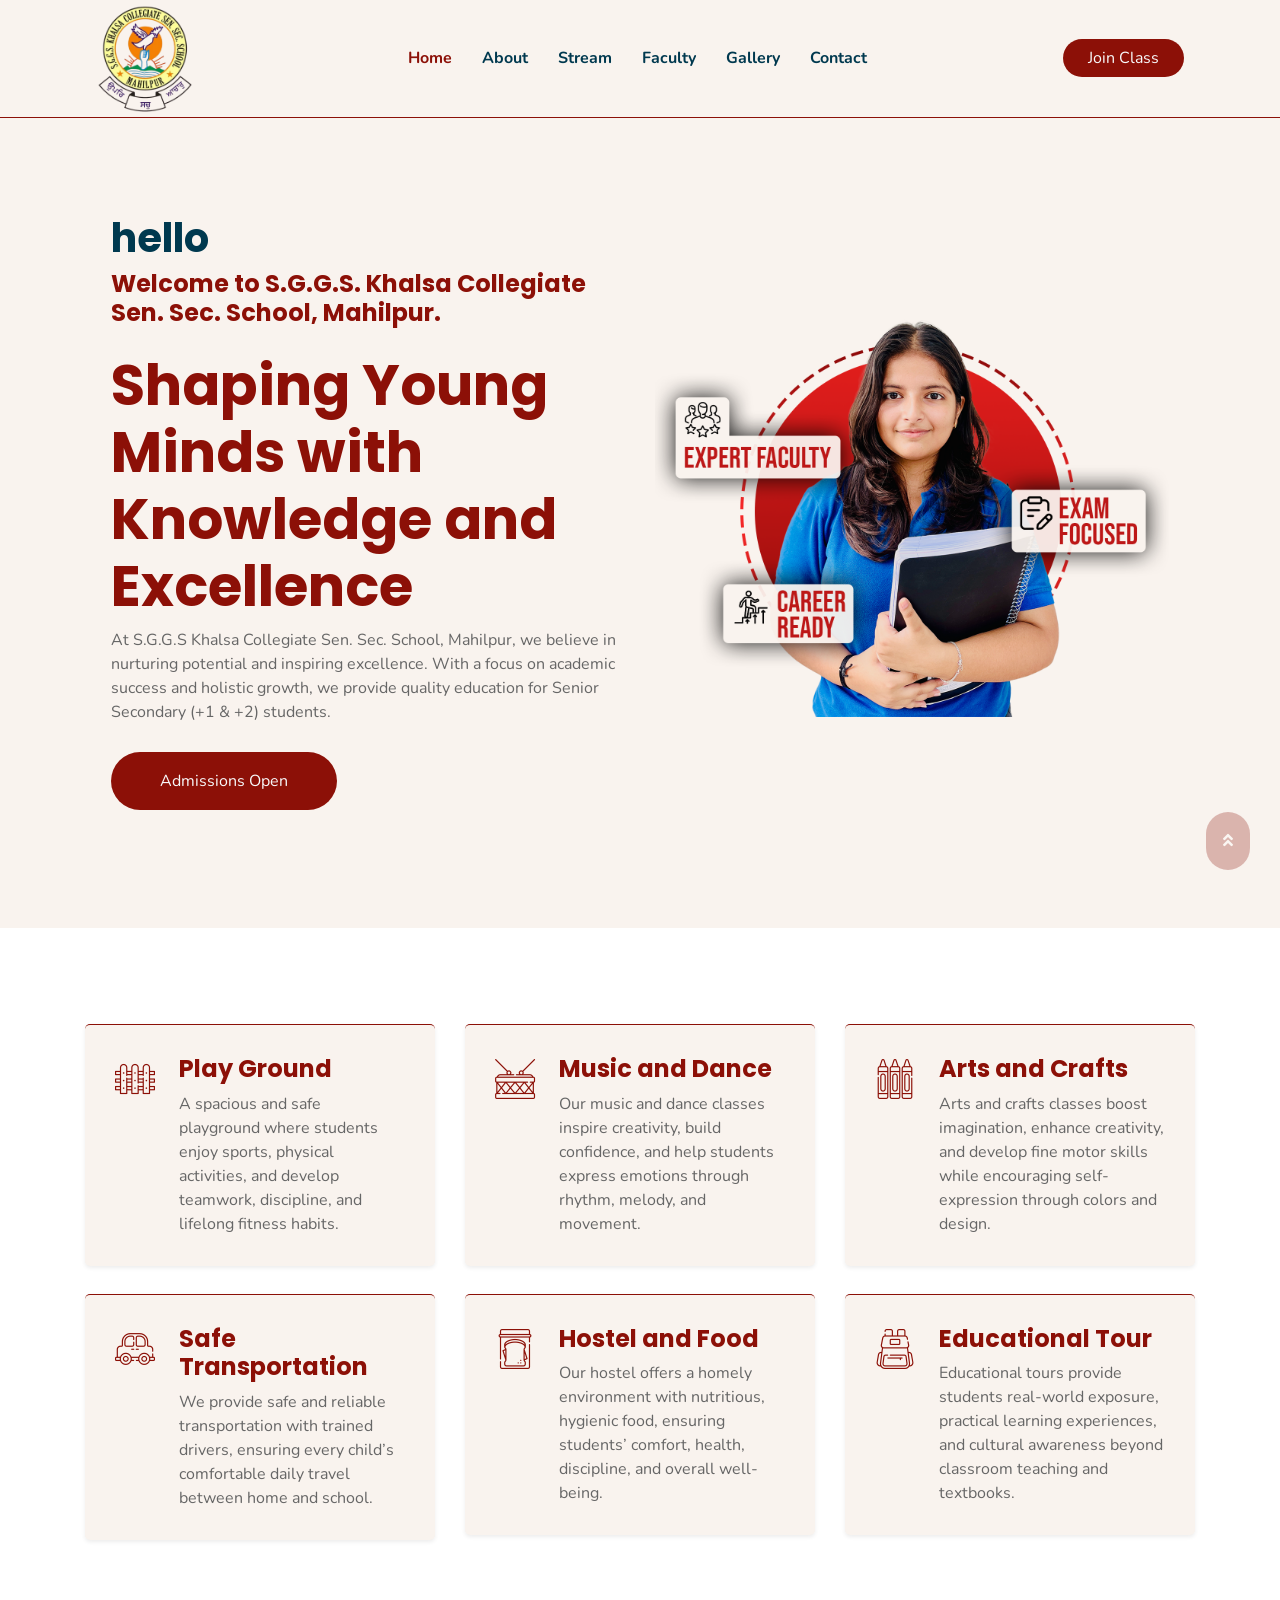
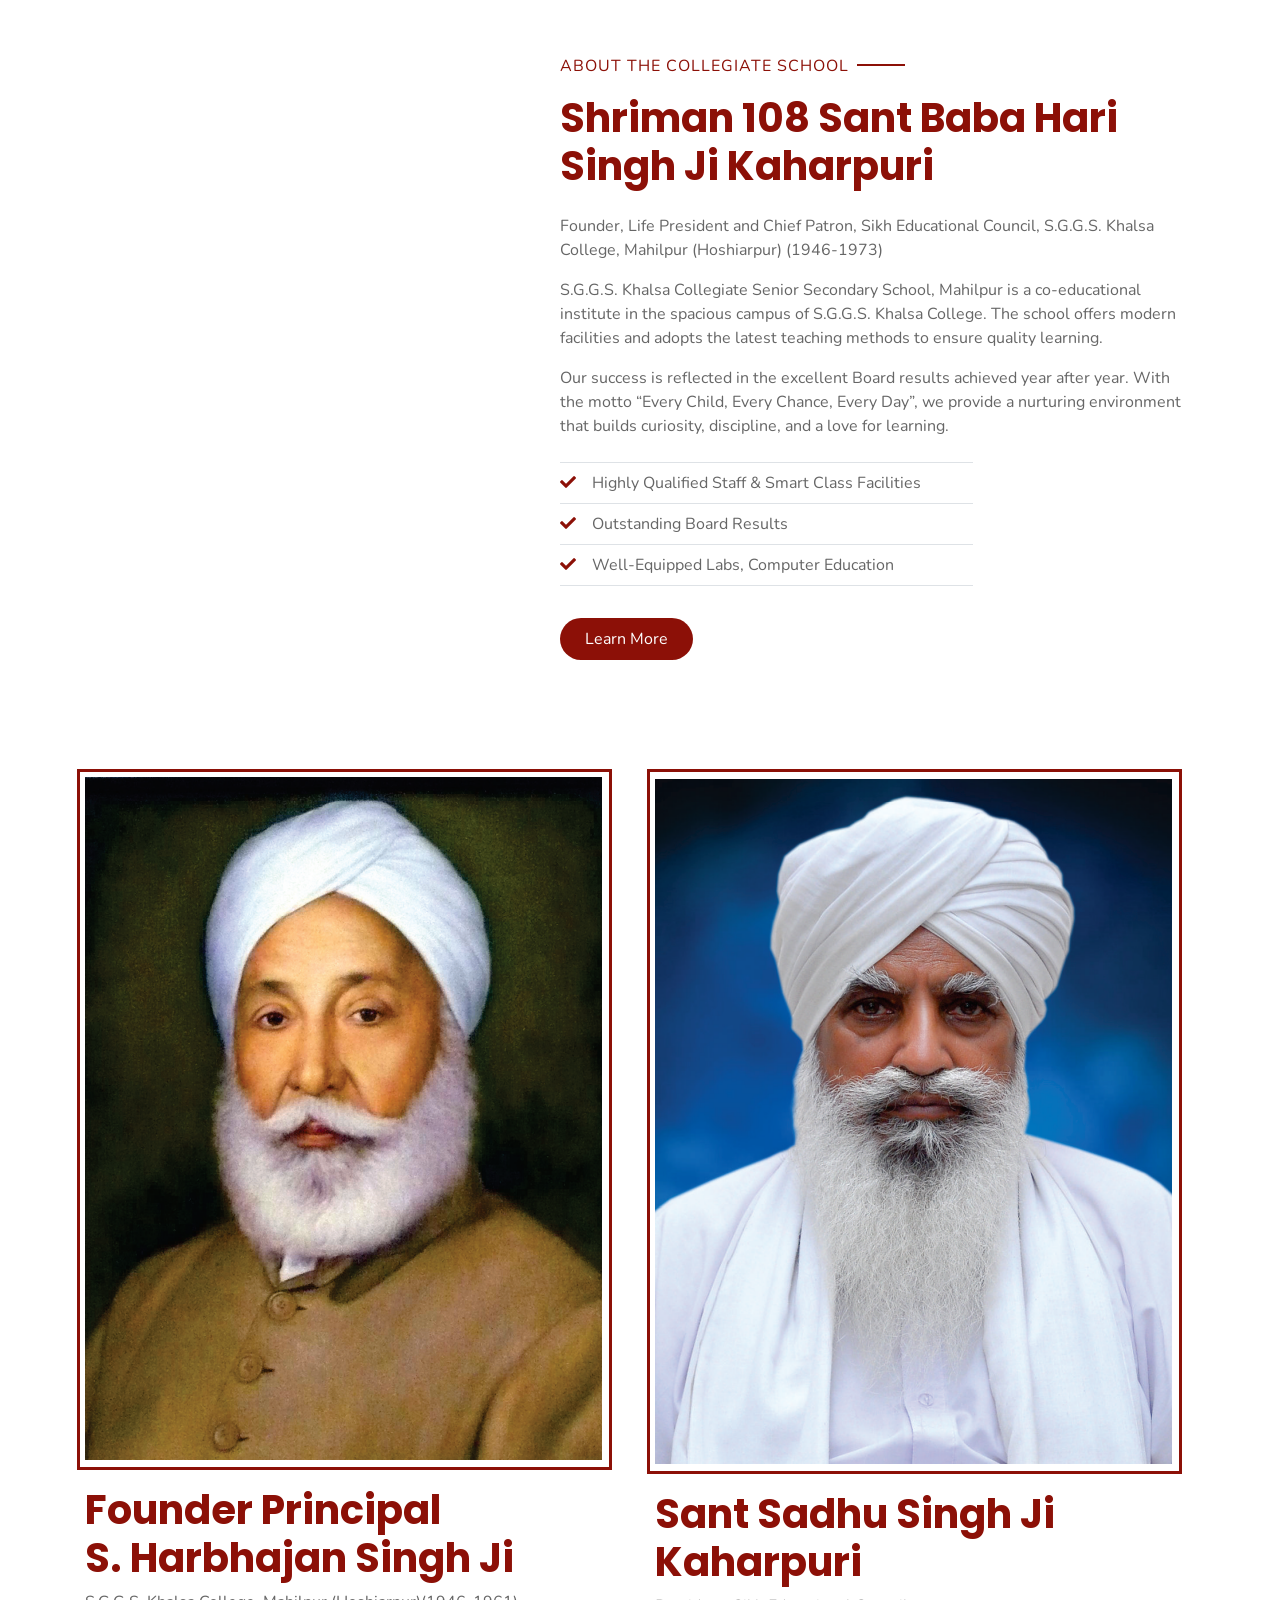
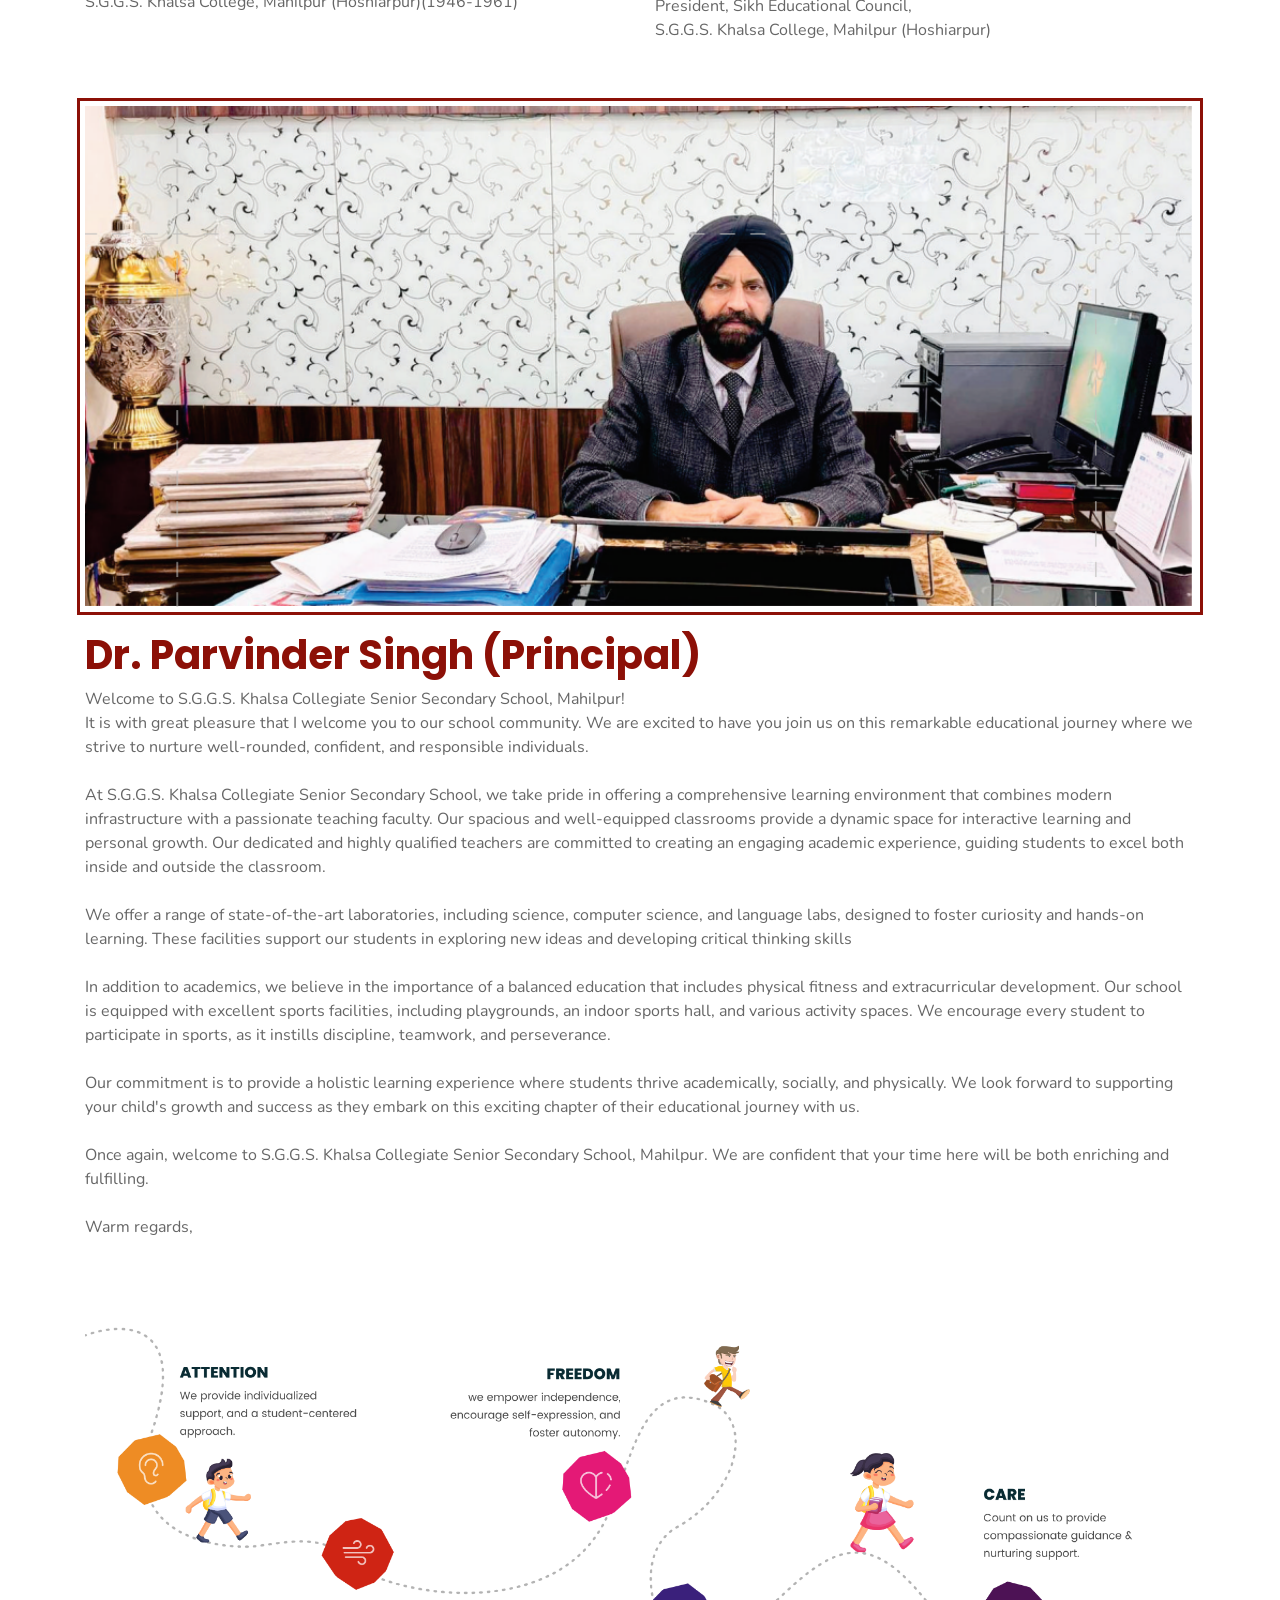
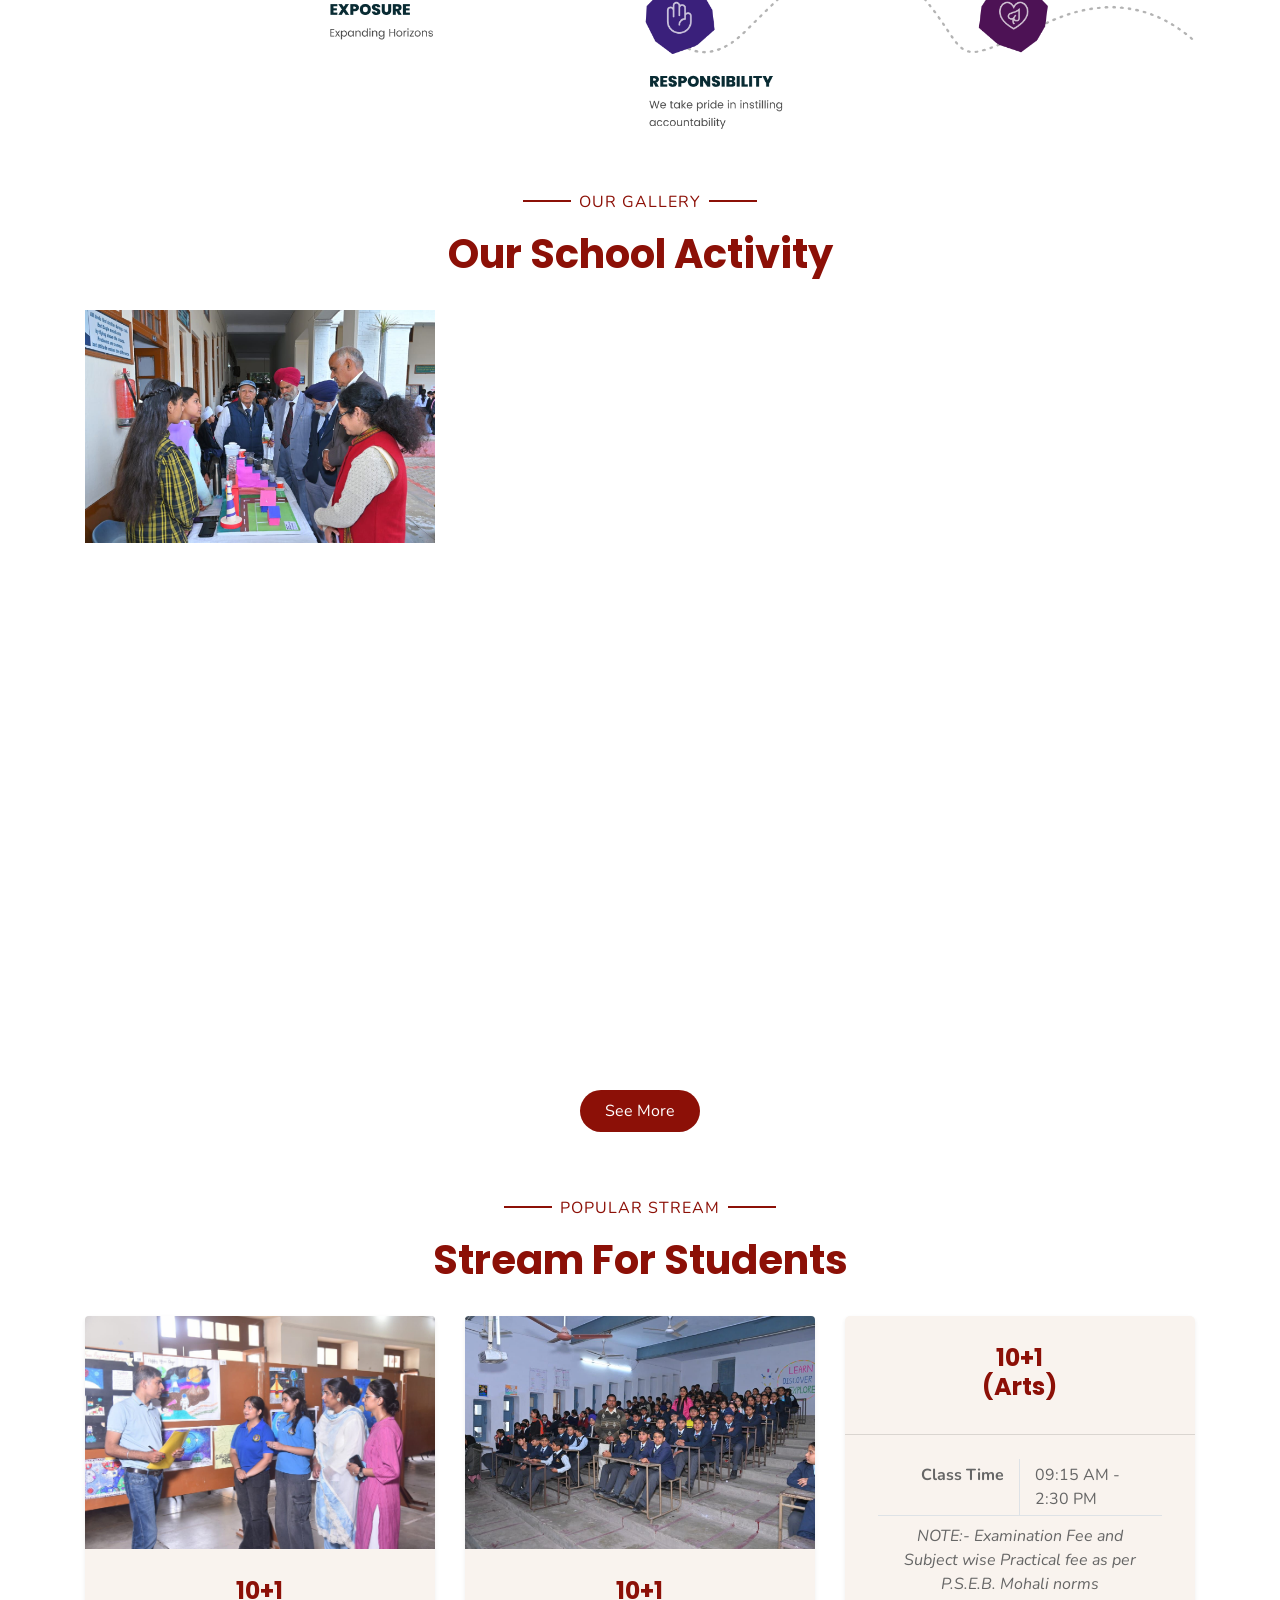
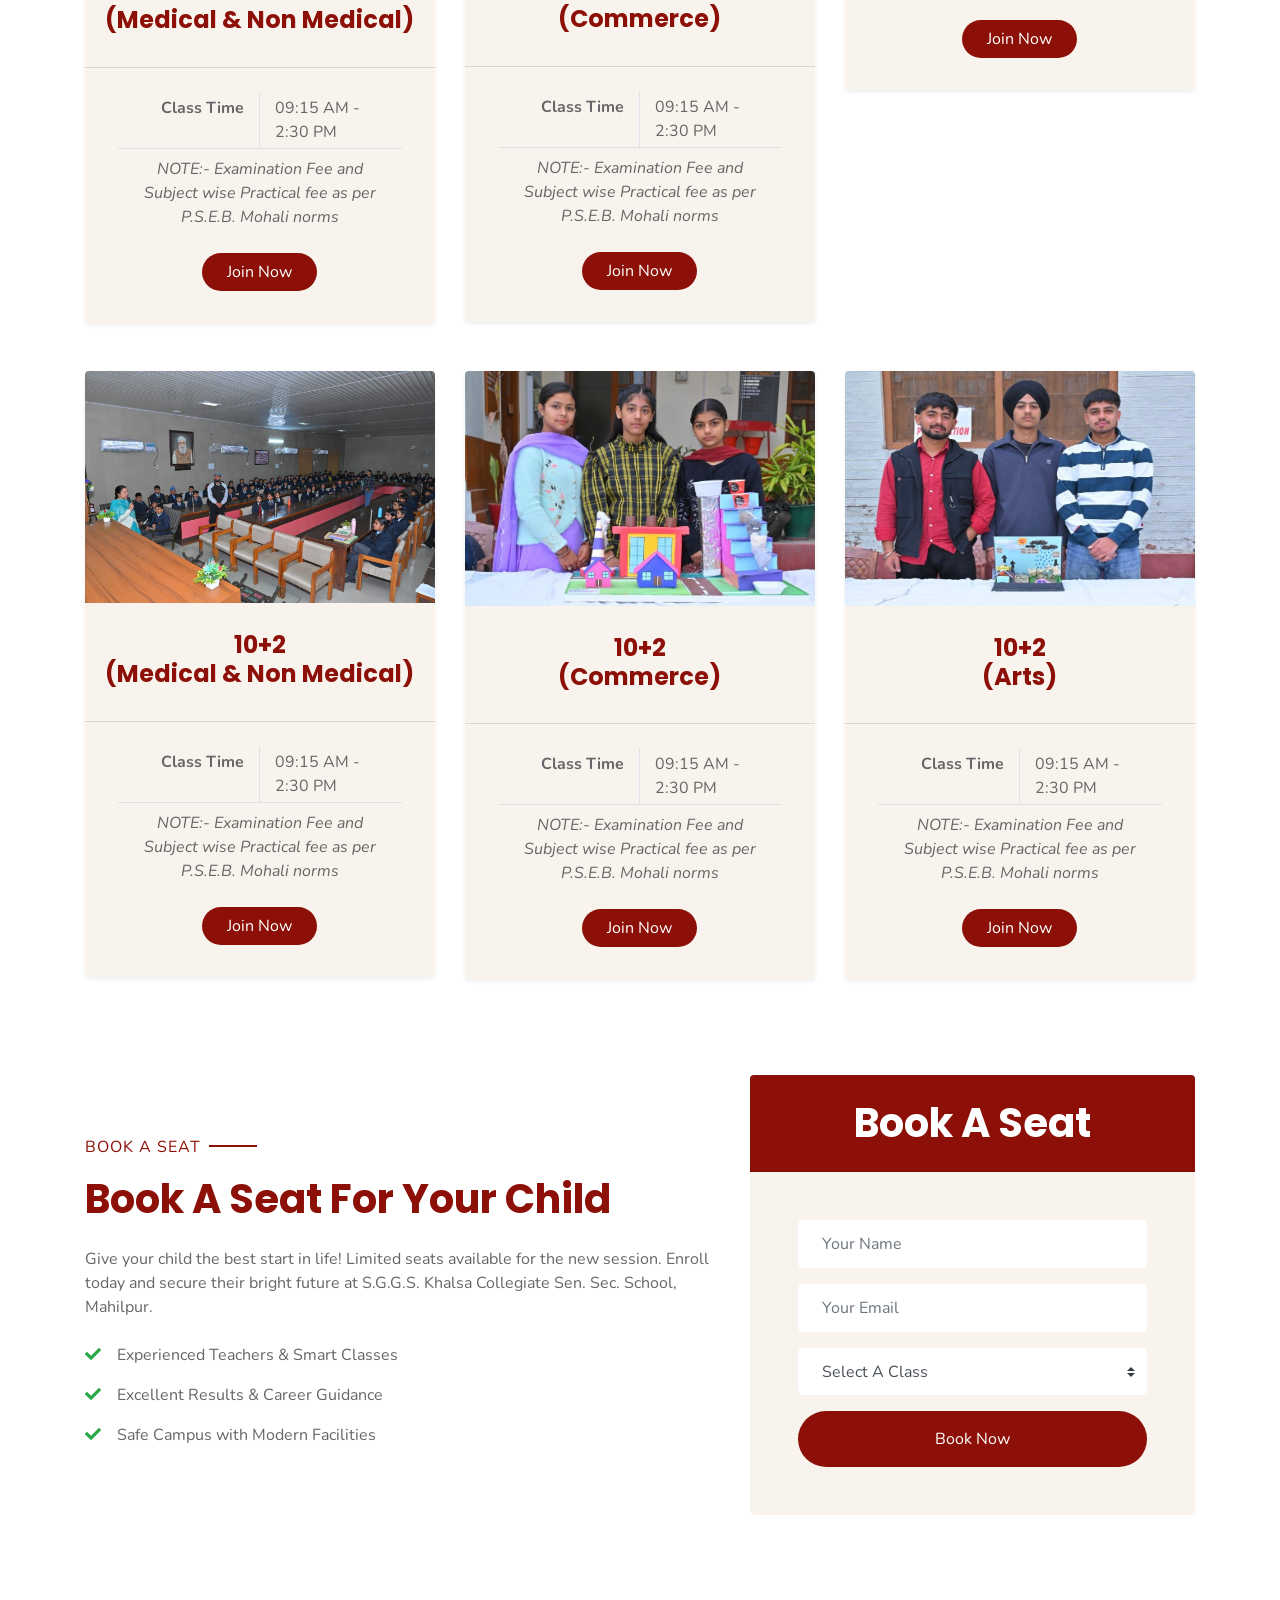
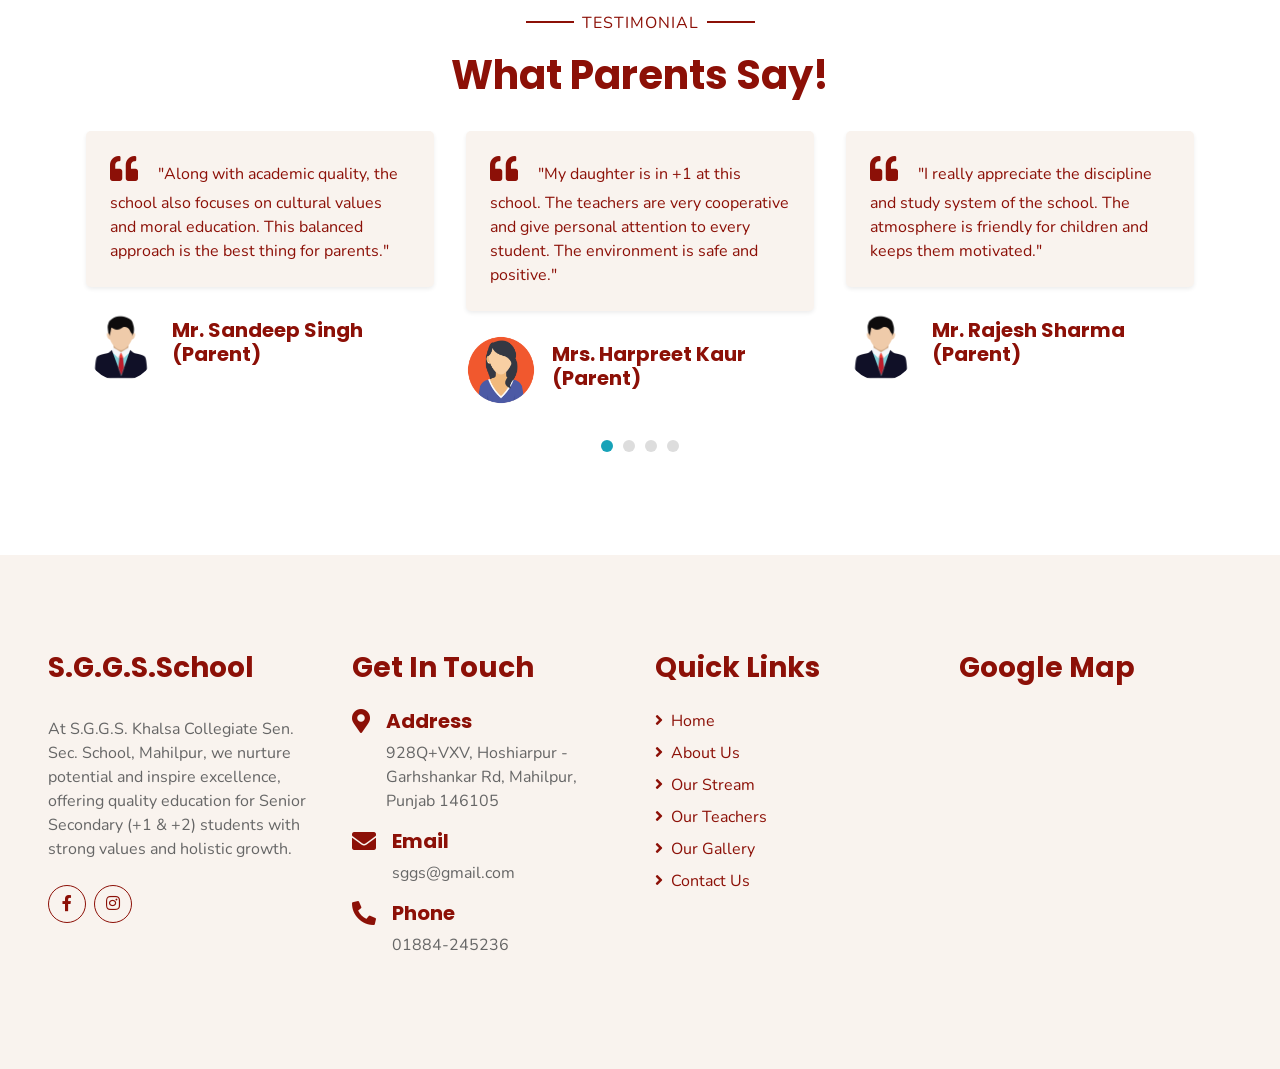
==== commit ab3148a6: "initial commit" ====
--- a/index.html
+++ b/index.html
@@ -100,6 +100,7 @@
   <div class="container-fluid ourbg px-0 px-md-5 mb-5 pt-md-5 " style="min-height: 90vh;">
     <div class="row align-items-center px-5 m-0 ">
       <div class="col-xl-6 text-center text-lg-left mt-md-5" data-aos="flip-left">
+        <h1>hello</h1>
         <h4 class="textclr mb-4 mt-5 mt-lg-0">Welcome to S.G.G.S. Khalsa Collegiate Sen. Sec. School, Mahilpur.</h4>
         <h1 class="display-4 font-weight-bold textclr">
           Shaping Young Minds with Knowledge and Excellence
--- a/css/style.css
+++ b/css/style.css
@@ -0,0 +1,9866 @@
+/******* Bootstrap Theming ********/
+/*!
+ * Bootstrap v4.5.3 (https://getbootstrap.com/)
+ * Copyright 2011-2020 The Bootstrap Authors
+ * Copyright 2011-2020 Twitter, Inc.
+ * Licensed under MIT (https://github.com/twbs/bootstrap/blob/main/LICENSE)
+ */
+:root {
+  --blue: #007bff;
+  --indigo: #6610f2;
+  --purple: #6f42c1;
+  --pink: #e83e8c;
+  --red: #dc3545;
+  --orange: #fd7e14;
+  --yellow: #ffc107;
+  --green: #28a745;
+  --teal: #20c997;
+  --cyan: #17a2b8;
+  --white: #fff;
+  --gray: #6c757d;
+  --gray-dark: #343a40;
+  --primary: #17a2b8;
+  --secondary: #00394f;
+  --success: #28a745;
+  --info: #17a2b8;
+  --warning: #ffc107;
+  --danger: #dc3545;
+  --light: #f8f9fa;
+  --dark: #343a40;
+  --breakpoint-xs: 0;
+  --breakpoint-sm: 576px;
+  --breakpoint-md: 768px;
+  --breakpoint-lg: 992px;
+  --breakpoint-xl: 1200px;
+  --font-family-sans-serif: "Nunito", sans-serif;
+  --font-family-monospace: SFMono-Regular, Menlo, Monaco, Consolas, "Liberation Mono", "Courier New", monospace;
+}
+
+*,
+*::before,
+*::after {
+  box-sizing: border-box;
+}
+
+html {
+  font-family: sans-serif;
+  line-height: 1.15;
+  -webkit-text-size-adjust: 100%;
+  -webkit-tap-highlight-color: rgba(0, 0, 0, 0);
+}
+
+article, aside, figcaption, figure, footer, header, hgroup, main, nav, section {
+  display: block;
+}
+
+body {
+  margin: 0;
+  font-family: "Nunito", sans-serif;
+  font-size: 1rem;
+  font-weight: 400;
+  line-height: 1.5;
+  color: #666666;
+  text-align: left;
+  background-color: #fff;
+}
+
+[tabindex="-1"]:focus:not(:focus-visible) {
+  outline: 0 !important;
+}
+
+hr {
+  box-sizing: content-box;
+  height: 0;
+  overflow: visible;
+}
+
+h1, h2, h3, h4, h5, h6 {
+  margin-top: 0;
+  margin-bottom: 0.5rem;
+}
+
+p {
+  margin-top: 0;
+  margin-bottom: 1rem;
+}
+
+abbr[title],
+abbr[data-original-title] {
+  text-decoration: underline;
+  text-decoration: underline dotted;
+  cursor: help;
+  border-bottom: 0;
+  text-decoration-skip-ink: none;
+}
+
+address {
+  margin-bottom: 1rem;
+  font-style: normal;
+  line-height: inherit;
+}
+
+ol,
+ul,
+dl {
+  margin-top: 0;
+  margin-bottom: 1rem;
+}
+
+ol ol,
+ul ul,
+ol ul,
+ul ol {
+  margin-bottom: 0;
+}
+
+dt {
+  font-weight: 700;
+}
+
+dd {
+  margin-bottom: .5rem;
+  margin-left: 0;
+}
+
+blockquote {
+  margin: 0 0 1rem;
+}
+
+b,
+strong {
+  font-weight: bolder;
+}
+
+small {
+  font-size: 80%;
+}
+
+sub,
+sup {
+  position: relative;
+  font-size: 75%;
+  line-height: 0;
+  vertical-align: baseline;
+}
+
+sub {
+  bottom: -.25em;
+}
+
+sup {
+  top: -.5em;
+}
+
+a {
+  /* color: #17a2b8; */
+  text-decoration: none;
+  background-color: transparent;
+}
+
+a:hover {
+  /* color: #0f6674; */
+  text-decoration: underline;
+}
+
+a:not([href]):not([class]) {
+  color: inherit;
+  text-decoration: none;
+}
+
+a:not([href]):not([class]):hover {
+  color: inherit;
+  text-decoration: none;
+}
+
+pre,
+code,
+kbd,
+samp {
+  font-family: SFMono-Regular, Menlo, Monaco, Consolas, "Liberation Mono", "Courier New", monospace;
+  font-size: 1em;
+}
+
+pre {
+  margin-top: 0;
+  margin-bottom: 1rem;
+  overflow: auto;
+  -ms-overflow-style: scrollbar;
+}
+
+figure {
+  margin: 0 0 1rem;
+}
+
+img {
+  vertical-align: middle;
+  border-style: none;
+}
+
+svg {
+  overflow: hidden;
+  vertical-align: middle;
+}
+
+table {
+  border-collapse: collapse;
+}
+
+caption {
+  padding-top: 0.75rem;
+  padding-bottom: 0.75rem;
+  color: #6c757d;
+  text-align: left;
+  caption-side: bottom;
+}
+
+th {
+  text-align: inherit;
+  text-align: -webkit-match-parent;
+}
+
+label {
+  display: inline-block;
+  margin-bottom: 0.5rem;
+}
+
+button {
+  border-radius: 0;
+}
+
+button:focus {
+  outline: 1px dotted;
+  outline: 5px auto -webkit-focus-ring-color;
+}
+
+input,
+button,
+select,
+optgroup,
+textarea {
+  margin: 0;
+  font-family: inherit;
+  font-size: inherit;
+  line-height: inherit;
+}
+
+button,
+input {
+  overflow: visible;
+}
+
+button,
+select {
+  text-transform: none;
+}
+
+[role="button"] {
+  cursor: pointer;
+}
+
+select {
+  word-wrap: normal;
+}
+
+button,
+[type="button"],
+[type="reset"],
+[type="submit"] {
+  -webkit-appearance: button;
+}
+
+button:not(:disabled),
+[type="button"]:not(:disabled),
+[type="reset"]:not(:disabled),
+[type="submit"]:not(:disabled) {
+  cursor: pointer;
+}
+
+button::-moz-focus-inner,
+[type="button"]::-moz-focus-inner,
+[type="reset"]::-moz-focus-inner,
+[type="submit"]::-moz-focus-inner {
+  padding: 0;
+  border-style: none;
+}
+
+input[type="radio"],
+input[type="checkbox"] {
+  box-sizing: border-box;
+  padding: 0;
+}
+
+textarea {
+  overflow: auto;
+  resize: vertical;
+}
+
+fieldset {
+  min-width: 0;
+  padding: 0;
+  margin: 0;
+  border: 0;
+}
+
+legend {
+  display: block;
+  width: 100%;
+  max-width: 100%;
+  padding: 0;
+  margin-bottom: .5rem;
+  font-size: 1.5rem;
+  line-height: inherit;
+  color: inherit;
+  white-space: normal;
+}
+
+@media (max-width: 1200px) {
+  legend {
+    font-size: calc(1.275rem + 0.3vw) ;
+  }
+}
+
+progress {
+  vertical-align: baseline;
+}
+
+[type="number"]::-webkit-inner-spin-button,
+[type="number"]::-webkit-outer-spin-button {
+  height: auto;
+}
+
+[type="search"] {
+  outline-offset: -2px;
+  -webkit-appearance: none;
+}
+
+[type="search"]::-webkit-search-decoration {
+  -webkit-appearance: none;
+}
+
+::-webkit-file-upload-button {
+  font: inherit;
+  -webkit-appearance: button;
+}
+
+output {
+  display: inline-block;
+}
+
+summary {
+  display: list-item;
+  cursor: pointer;
+}
+
+template {
+  display: none;
+}
+
+[hidden] {
+  display: none !important;
+}
+
+h1, h2, h3, h4, h5, h6,
+.h1, .h2, .h3, .h4, .h5, .h6 {
+  margin-bottom: 0.5rem;
+  font-family: "Handlee", cursive;
+  font-weight: bold;
+  line-height: 1.2;
+  color: #00394f;
+}
+
+h1, .h1 {
+  font-size: 2.5rem;
+}
+
+@media (max-width: 1200px) {
+  h1, .h1 {
+    font-size: calc(1.375rem + 1.5vw) ;
+  }
+}
+
+h2, .h2 {
+  font-size: 2rem;
+}
+
+@media (max-width: 1200px) {
+  h2, .h2 {
+    font-size: calc(1.325rem + 0.9vw) ;
+  }
+}
+
+h3, .h3 {
+  font-size: 1.75rem;
+}
+
+@media (max-width: 1200px) {
+  h3, .h3 {
+    font-size: calc(1.3rem + 0.6vw) ;
+  }
+}
+
+h4, .h4 {
+  font-size: 1.5rem;
+}
+
+@media (max-width: 1200px) {
+  h4, .h4 {
+    font-size: calc(1.275rem + 0.3vw) ;
+  }
+}
+
+h5, .h5 {
+  font-size: 1.25rem;
+}
+
+h6, .h6 {
+  font-size: 1rem;
+}
+
+.lead {
+  font-size: 1.25rem;
+  font-weight: 300;
+}
+
+.display-1 {
+  font-size: 6rem;
+  font-weight: 300;
+  line-height: 1.2;
+}
+
+@media (max-width: 1200px) {
+  .display-1 {
+    font-size: calc(1.725rem + 5.7vw) ;
+  }
+}
+
+.display-2 {
+  font-size: 5.5rem;
+  font-weight: 300;
+  line-height: 1.2;
+}
+
+@media (max-width: 1200px) {
+  .display-2 {
+    font-size: calc(1.675rem + 5.1vw) ;
+  }
+}
+
+.display-3 {
+  font-size: 4.5rem;
+  font-weight: 300;
+  line-height: 1.2;
+}
+
+@media (max-width: 1200px) {
+  .display-3 {
+    font-size: calc(1.575rem + 3.9vw) ;
+  }
+}
+
+.display-4 {
+  font-size: 3.5rem;
+  font-weight: 300;
+  line-height: 1.2;
+}
+
+@media (max-width: 1200px) {
+  .display-4 {
+    font-size: calc(1.475rem + 2.7vw) ;
+  }
+}
+
+hr {
+  margin-top: 1rem;
+  margin-bottom: 1rem;
+  border: 0;
+  border-top: 1px solid rgba(0, 0, 0, 0.1);
+}
+
+small,
+.small {
+  font-size: 80%;
+  font-weight: 400;
+}
+
+mark,
+.mark {
+  padding: 0.2em;
+  background-color: #fcf8e3;
+}
+
+.list-unstyled {
+  padding-left: 0;
+  list-style: none;
+}
+
+.list-inline {
+  padding-left: 0;
+  list-style: none;
+}
+
+.list-inline-item {
+  display: inline-block;
+}
+
+.list-inline-item:not(:last-child) {
+  margin-right: 0.5rem;
+}
+
+.initialism {
+  font-size: 90%;
+  text-transform: uppercase;
+}
+
+.blockquote {
+  margin-bottom: 1rem;
+  font-size: 1.25rem;
+}
+
+.blockquote-footer {
+  display: block;
+  font-size: 80%;
+  color: #6c757d;
+}
+
+.blockquote-footer::before {
+  content: "\2014\00A0";
+}
+
+.img-fluid {
+  max-width: 100%;
+  height: auto;
+}
+
+.img-thumbnail {
+  padding: 0.25rem;
+  background-color: #fff;
+  border: 1px solid #dee2e6;
+  border-radius: 5px;
+  max-width: 100%;
+  height: auto;
+}
+
+.figure {
+  display: inline-block;
+}
+
+.figure-img {
+  margin-bottom: 0.5rem;
+  line-height: 1;
+}
+
+.figure-caption {
+  font-size: 90%;
+  color: #6c757d;
+}
+
+code {
+  font-size: 87.5%;
+  color: #e83e8c;
+  word-wrap: break-word;
+}
+
+a > code {
+  color: inherit;
+}
+
+kbd {
+  padding: 0.2rem 0.4rem;
+  font-size: 87.5%;
+  color: #fff;
+  background-color: #212529;
+  border-radius: 0.2rem;
+}
+
+kbd kbd {
+  padding: 0;
+  font-size: 100%;
+  font-weight: 700;
+}
+
+pre {
+  display: block;
+  font-size: 87.5%;
+  color: #212529;
+}
+
+pre code {
+  font-size: inherit;
+  color: inherit;
+  word-break: normal;
+}
+
+.pre-scrollable {
+  max-height: 340px;
+  overflow-y: scroll;
+}
+
+.container,
+.container-fluid,
+.container-sm,
+.container-md,
+.container-lg,
+.container-xl {
+  width: 100%;
+  padding-right: 15px;
+  padding-left: 15px;
+  margin-right: auto;
+  margin-left: auto;
+}
+
+@media (min-width: 576px) {
+  .container, .container-sm {
+    max-width: 540px;
+  }
+}
+
+@media (min-width: 768px) {
+  .container, .container-sm, .container-md {
+    max-width: 720px;
+  }
+}
+
+@media (min-width: 992px) {
+  .container, .container-sm, .container-md, .container-lg {
+    max-width: 960px;
+  }
+}
+
+@media (min-width: 1200px) {
+  .container, .container-sm, .container-md, .container-lg, .container-xl {
+    max-width: 1140px;
+  }
+}
+
+.row {
+  display: flex;
+  flex-wrap: wrap;
+  margin-right: -15px;
+  margin-left: -15px;
+}
+
+.no-gutters {
+  margin-right: 0;
+  margin-left: 0;
+}
+
+.no-gutters > .col,
+.no-gutters > [class*="col-"] {
+  padding-right: 0;
+  padding-left: 0;
+}
+
+.col-1, .col-2, .col-3, .col-4, .col-5, .col-6, .col-7, .col-8, .col-9, .col-10, .col-11, .col-12, .col,
+.col-auto, .col-sm-1, .col-sm-2, .col-sm-3, .col-sm-4, .col-sm-5, .col-sm-6, .col-sm-7, .col-sm-8, .col-sm-9, .col-sm-10, .col-sm-11, .col-sm-12, .col-sm,
+.col-sm-auto, .col-md-1, .col-md-2, .col-md-3, .col-md-4, .col-md-5, .col-md-6, .col-md-7, .col-md-8, .col-md-9, .col-md-10, .col-md-11, .col-md-12, .col-md,
+.col-md-auto, .col-lg-1, .col-lg-2, .col-lg-3, .col-lg-4, .col-lg-5, .col-lg-6, .col-lg-7, .col-lg-8, .col-lg-9, .col-lg-10, .col-lg-11, .col-lg-12, .col-lg,
+.col-lg-auto, .col-xl-1, .col-xl-2, .col-xl-3, .col-xl-4, .col-xl-5, .col-xl-6, .col-xl-7, .col-xl-8, .col-xl-9, .col-xl-10, .col-xl-11, .col-xl-12, .col-xl,
+.col-xl-auto {
+  position: relative;
+  width: 100%;
+  padding-right: 15px;
+  padding-left: 15px;
+}
+
+.col {
+  flex-basis: 0;
+  flex-grow: 1;
+  max-width: 100%;
+}
+
+.row-cols-1 > * {
+  flex: 0 0 100%;
+  max-width: 100%;
+}
+
+.row-cols-2 > * {
+  flex: 0 0 50%;
+  max-width: 50%;
+}
+
+.row-cols-3 > * {
+  flex: 0 0 33.33333%;
+  max-width: 33.33333%;
+}
+
+.row-cols-4 > * {
+  flex: 0 0 25%;
+  max-width: 25%;
+}
+
+.row-cols-5 > * {
+  flex: 0 0 20%;
+  max-width: 20%;
+}
+
+.row-cols-6 > * {
+  flex: 0 0 16.66667%;
+  max-width: 16.66667%;
+}
+
+.col-auto {
+  flex: 0 0 auto;
+  width: auto;
+  max-width: 100%;
+}
+
+.col-1 {
+  flex: 0 0 8.33333%;
+  max-width: 8.33333%;
+}
+
+.col-2 {
+  flex: 0 0 16.66667%;
+  max-width: 16.66667%;
+}
+
+.col-3 {
+  flex: 0 0 25%;
+  max-width: 25%;
+}
+
+.col-4 {
+  flex: 0 0 33.33333%;
+  max-width: 33.33333%;
+}
+
+.col-5 {
+  flex: 0 0 41.66667%;
+  max-width: 41.66667%;
+}
+
+.col-6 {
+  flex: 0 0 50%;
+  max-width: 50%;
+}
+
+.col-7 {
+  flex: 0 0 58.33333%;
+  max-width: 58.33333%;
+}
+
+.col-8 {
+  flex: 0 0 66.66667%;
+  max-width: 66.66667%;
+}
+
+.col-9 {
+  flex: 0 0 75%;
+  max-width: 75%;
+}
+
+.col-10 {
+  flex: 0 0 83.33333%;
+  max-width: 83.33333%;
+}
+
+.col-11 {
+  flex: 0 0 91.66667%;
+  max-width: 91.66667%;
+}
+
+.col-12 {
+  flex: 0 0 100%;
+  max-width: 100%;
+}
+
+.order-first {
+  order: -1;
+}
+
+.order-last {
+  order: 13;
+}
+
+.order-0 {
+  order: 0;
+}
+
+.order-1 {
+  order: 1;
+}
+
+.order-2 {
+  order: 2;
+}
+
+.order-3 {
+  order: 3;
+}
+
+.order-4 {
+  order: 4;
+}
+
+.order-5 {
+  order: 5;
+}
+
+.order-6 {
+  order: 6;
+}
+
+.order-7 {
+  order: 7;
+}
+
+.order-8 {
+  order: 8;
+}
+
+.order-9 {
+  order: 9;
+}
+
+.order-10 {
+  order: 10;
+}
+
+.order-11 {
+  order: 11;
+}
+
+.order-12 {
+  order: 12;
+}
+
+.offset-1 {
+  margin-left: 8.33333%;
+}
+
+.offset-2 {
+  margin-left: 16.66667%;
+}
+
+.offset-3 {
+  margin-left: 25%;
+}
+
+.offset-4 {
+  margin-left: 33.33333%;
+}
+
+.offset-5 {
+  margin-left: 41.66667%;
+}
+
+.offset-6 {
+  margin-left: 50%;
+}
+
+.offset-7 {
+  margin-left: 58.33333%;
+}
+
+.offset-8 {
+  margin-left: 66.66667%;
+}
+
+.offset-9 {
+  margin-left: 75%;
+}
+
+.offset-10 {
+  margin-left: 83.33333%;
+}
+
+.offset-11 {
+  margin-left: 91.66667%;
+}
+
+@media (min-width: 576px) {
+  .col-sm {
+    flex-basis: 0;
+    flex-grow: 1;
+    max-width: 100%;
+  }
+  .row-cols-sm-1 > * {
+    flex: 0 0 100%;
+    max-width: 100%;
+  }
+  .row-cols-sm-2 > * {
+    flex: 0 0 50%;
+    max-width: 50%;
+  }
+  .row-cols-sm-3 > * {
+    flex: 0 0 33.33333%;
+    max-width: 33.33333%;
+  }
+  .row-cols-sm-4 > * {
+    flex: 0 0 25%;
+    max-width: 25%;
+  }
+  .row-cols-sm-5 > * {
+    flex: 0 0 20%;
+    max-width: 20%;
+  }
+  .row-cols-sm-6 > * {
+    flex: 0 0 16.66667%;
+    max-width: 16.66667%;
+  }
+  .col-sm-auto {
+    flex: 0 0 auto;
+    width: auto;
+    max-width: 100%;
+  }
+  .col-sm-1 {
+    flex: 0 0 8.33333%;
+    max-width: 8.33333%;
+  }
+  .col-sm-2 {
+    flex: 0 0 16.66667%;
+    max-width: 16.66667%;
+  }
+  .col-sm-3 {
+    flex: 0 0 25%;
+    max-width: 25%;
+  }
+  .col-sm-4 {
+    flex: 0 0 33.33333%;
+    max-width: 33.33333%;
+  }
+  .col-sm-5 {
+    flex: 0 0 41.66667%;
+    max-width: 41.66667%;
+  }
+  .col-sm-6 {
+    flex: 0 0 50%;
+    max-width: 50%;
+  }
+  .col-sm-7 {
+    flex: 0 0 58.33333%;
+    max-width: 58.33333%;
+  }
+  .col-sm-8 {
+    flex: 0 0 66.66667%;
+    max-width: 66.66667%;
+  }
+  .col-sm-9 {
+    flex: 0 0 75%;
+    max-width: 75%;
+  }
+  .col-sm-10 {
+    flex: 0 0 83.33333%;
+    max-width: 83.33333%;
+  }
+  .col-sm-11 {
+    flex: 0 0 91.66667%;
+    max-width: 91.66667%;
+  }
+  .col-sm-12 {
+    flex: 0 0 100%;
+    max-width: 100%;
+  }
+  .order-sm-first {
+    order: -1;
+  }
+  .order-sm-last {
+    order: 13;
+  }
+  .order-sm-0 {
+    order: 0;
+  }
+  .order-sm-1 {
+    order: 1;
+  }
+  .order-sm-2 {
+    order: 2;
+  }
+  .order-sm-3 {
+    order: 3;
+  }
+  .order-sm-4 {
+    order: 4;
+  }
+  .order-sm-5 {
+    order: 5;
+  }
+  .order-sm-6 {
+    order: 6;
+  }
+  .order-sm-7 {
+    order: 7;
+  }
+  .order-sm-8 {
+    order: 8;
+  }
+  .order-sm-9 {
+    order: 9;
+  }
+  .order-sm-10 {
+    order: 10;
+  }
+  .order-sm-11 {
+    order: 11;
+  }
+  .order-sm-12 {
+    order: 12;
+  }
+  .offset-sm-0 {
+    margin-left: 0;
+  }
+  .offset-sm-1 {
+    margin-left: 8.33333%;
+  }
+  .offset-sm-2 {
+    margin-left: 16.66667%;
+  }
+  .offset-sm-3 {
+    margin-left: 25%;
+  }
+  .offset-sm-4 {
+    margin-left: 33.33333%;
+  }
+  .offset-sm-5 {
+    margin-left: 41.66667%;
+  }
+  .offset-sm-6 {
+    margin-left: 50%;
+  }
+  .offset-sm-7 {
+    margin-left: 58.33333%;
+  }
+  .offset-sm-8 {
+    margin-left: 66.66667%;
+  }
+  .offset-sm-9 {
+    margin-left: 75%;
+  }
+  .offset-sm-10 {
+    margin-left: 83.33333%;
+  }
+  .offset-sm-11 {
+    margin-left: 91.66667%;
+  }
+}
+
+@media (min-width: 768px) {
+  .col-md {
+    flex-basis: 0;
+    flex-grow: 1;
+    max-width: 100%;
+  }
+  .row-cols-md-1 > * {
+    flex: 0 0 100%;
+    max-width: 100%;
+  }
+  .row-cols-md-2 > * {
+    flex: 0 0 50%;
+    max-width: 50%;
+  }
+  .row-cols-md-3 > * {
+    flex: 0 0 33.33333%;
+    max-width: 33.33333%;
+  }
+  .row-cols-md-4 > * {
+    flex: 0 0 25%;
+    max-width: 25%;
+  }
+  .row-cols-md-5 > * {
+    flex: 0 0 20%;
+    max-width: 20%;
+  }
+  .row-cols-md-6 > * {
+    flex: 0 0 16.66667%;
+    max-width: 16.66667%;
+  }
+  .col-md-auto {
+    flex: 0 0 auto;
+    width: auto;
+    max-width: 100%;
+  }
+  .col-md-1 {
+    flex: 0 0 8.33333%;
+    max-width: 8.33333%;
+  }
+  .col-md-2 {
+    flex: 0 0 16.66667%;
+    max-width: 16.66667%;
+  }
+  .col-md-3 {
+    flex: 0 0 25%;
+    max-width: 25%;
+  }
+  .col-md-4 {
+    flex: 0 0 33.33333%;
+    max-width: 33.33333%;
+  }
+  .col-md-5 {
+    flex: 0 0 41.66667%;
+    max-width: 41.66667%;
+  }
+  .col-md-6 {
+    flex: 0 0 50%;
+    max-width: 50%;
+  }
+  .col-md-7 {
+    flex: 0 0 58.33333%;
+    max-width: 58.33333%;
+  }
+  .col-md-8 {
+    flex: 0 0 66.66667%;
+    max-width: 66.66667%;
+  }
+  .col-md-9 {
+    flex: 0 0 75%;
+    max-width: 75%;
+  }
+  .col-md-10 {
+    flex: 0 0 83.33333%;
+    max-width: 83.33333%;
+  }
+  .col-md-11 {
+    flex: 0 0 91.66667%;
+    max-width: 91.66667%;
+  }
+  .col-md-12 {
+    flex: 0 0 100%;
+    max-width: 100%;
+  }
+  .order-md-first {
+    order: -1;
+  }
+  .order-md-last {
+    order: 13;
+  }
+  .order-md-0 {
+    order: 0;
+  }
+  .order-md-1 {
+    order: 1;
+  }
+  .order-md-2 {
+    order: 2;
+  }
+  .order-md-3 {
+    order: 3;
+  }
+  .order-md-4 {
+    order: 4;
+  }
+  .order-md-5 {
+    order: 5;
+  }
+  .order-md-6 {
+    order: 6;
+  }
+  .order-md-7 {
+    order: 7;
+  }
+  .order-md-8 {
+    order: 8;
+  }
+  .order-md-9 {
+    order: 9;
+  }
+  .order-md-10 {
+    order: 10;
+  }
+  .order-md-11 {
+    order: 11;
+  }
+  .order-md-12 {
+    order: 12;
+  }
+  .offset-md-0 {
+    margin-left: 0;
+  }
+  .offset-md-1 {
+    margin-left: 8.33333%;
+  }
+  .offset-md-2 {
+    margin-left: 16.66667%;
+  }
+  .offset-md-3 {
+    margin-left: 25%;
+  }
+  .offset-md-4 {
+    margin-left: 33.33333%;
+  }
+  .offset-md-5 {
+    margin-left: 41.66667%;
+  }
+  .offset-md-6 {
+    margin-left: 50%;
+  }
+  .offset-md-7 {
+    margin-left: 58.33333%;
+  }
+  .offset-md-8 {
+    margin-left: 66.66667%;
+  }
+  .offset-md-9 {
+    margin-left: 75%;
+  }
+  .offset-md-10 {
+    margin-left: 83.33333%;
+  }
+  .offset-md-11 {
+    margin-left: 91.66667%;
+  }
+}
+
+@media (min-width: 992px) {
+  .col-lg {
+    flex-basis: 0;
+    flex-grow: 1;
+    max-width: 100%;
+  }
+  .row-cols-lg-1 > * {
+    flex: 0 0 100%;
+    max-width: 100%;
+  }
+  .row-cols-lg-2 > * {
+    flex: 0 0 50%;
+    max-width: 50%;
+  }
+  .row-cols-lg-3 > * {
+    flex: 0 0 33.33333%;
+    max-width: 33.33333%;
+  }
+  .row-cols-lg-4 > * {
+    flex: 0 0 25%;
+    max-width: 25%;
+  }
+  .row-cols-lg-5 > * {
+    flex: 0 0 20%;
+    max-width: 20%;
+  }
+  .row-cols-lg-6 > * {
+    flex: 0 0 16.66667%;
+    max-width: 16.66667%;
+  }
+  .col-lg-auto {
+    flex: 0 0 auto;
+    width: auto;
+    max-width: 100%;
+  }
+  .col-lg-1 {
+    flex: 0 0 8.33333%;
+    max-width: 8.33333%;
+  }
+  .col-lg-2 {
+    flex: 0 0 16.66667%;
+    max-width: 16.66667%;
+  }
+  .col-lg-3 {
+    flex: 0 0 25%;
+    max-width: 25%;
+  }
+  .col-lg-4 {
+    flex: 0 0 33.33333%;
+    max-width: 33.33333%;
+  }
+  .col-lg-5 {
+    flex: 0 0 41.66667%;
+    max-width: 41.66667%;
+  }
+  .col-lg-6 {
+    flex: 0 0 50%;
+    max-width: 50%;
+  }
+  .col-lg-7 {
+    flex: 0 0 58.33333%;
+    max-width: 58.33333%;
+  }
+  .col-lg-8 {
+    flex: 0 0 66.66667%;
+    max-width: 66.66667%;
+  }
+  .col-lg-9 {
+    flex: 0 0 75%;
+    max-width: 75%;
+  }
+  .col-lg-10 {
+    flex: 0 0 83.33333%;
+    max-width: 83.33333%;
+  }
+  .col-lg-11 {
+    flex: 0 0 91.66667%;
+    max-width: 91.66667%;
+  }
+  .col-lg-12 {
+    flex: 0 0 100%;
+    max-width: 100%;
+  }
+  .order-lg-first {
+    order: -1;
+  }
+  .order-lg-last {
+    order: 13;
+  }
+  .order-lg-0 {
+    order: 0;
+  }
+  .order-lg-1 {
+    order: 1;
+  }
+  .order-lg-2 {
+    order: 2;
+  }
+  .order-lg-3 {
+    order: 3;
+  }
+  .order-lg-4 {
+    order: 4;
+  }
+  .order-lg-5 {
+    order: 5;
+  }
+  .order-lg-6 {
+    order: 6;
+  }
+  .order-lg-7 {
+    order: 7;
+  }
+  .order-lg-8 {
+    order: 8;
+  }
+  .order-lg-9 {
+    order: 9;
+  }
+  .order-lg-10 {
+    order: 10;
+  }
+  .order-lg-11 {
+    order: 11;
+  }
+  .order-lg-12 {
+    order: 12;
+  }
+  .offset-lg-0 {
+    margin-left: 0;
+  }
+  .offset-lg-1 {
+    margin-left: 8.33333%;
+  }
+  .offset-lg-2 {
+    margin-left: 16.66667%;
+  }
+  .offset-lg-3 {
+    margin-left: 25%;
+  }
+  .offset-lg-4 {
+    margin-left: 33.33333%;
+  }
+  .offset-lg-5 {
+    margin-left: 41.66667%;
+  }
+  .offset-lg-6 {
+    margin-left: 50%;
+  }
+  .offset-lg-7 {
+    margin-left: 58.33333%;
+  }
+  .offset-lg-8 {
+    margin-left: 66.66667%;
+  }
+  .offset-lg-9 {
+    margin-left: 75%;
+  }
+  .offset-lg-10 {
+    margin-left: 83.33333%;
+  }
+  .offset-lg-11 {
+    margin-left: 91.66667%;
+  }
+}
+
+@media (min-width: 1200px) {
+  .col-xl {
+    flex-basis: 0;
+    flex-grow: 1;
+    max-width: 100%;
+  }
+  .row-cols-xl-1 > * {
+    flex: 0 0 100%;
+    max-width: 100%;
+  }
+  .row-cols-xl-2 > * {
+    flex: 0 0 50%;
+    max-width: 50%;
+  }
+  .row-cols-xl-3 > * {
+    flex: 0 0 33.33333%;
+    max-width: 33.33333%;
+  }
+  .row-cols-xl-4 > * {
+    flex: 0 0 25%;
+    max-width: 25%;
+  }
+  .row-cols-xl-5 > * {
+    flex: 0 0 20%;
+    max-width: 20%;
+  }
+  .row-cols-xl-6 > * {
+    flex: 0 0 16.66667%;
+    max-width: 16.66667%;
+  }
+  .col-xl-auto {
+    flex: 0 0 auto;
+    width: auto;
+    max-width: 100%;
+  }
+  .col-xl-1 {
+    flex: 0 0 8.33333%;
+    max-width: 8.33333%;
+  }
+  .col-xl-2 {
+    flex: 0 0 16.66667%;
+    max-width: 16.66667%;
+  }
+  .col-xl-3 {
+    flex: 0 0 25%;
+    max-width: 25%;
+  }
+  .col-xl-4 {
+    flex: 0 0 33.33333%;
+    max-width: 33.33333%;
+  }
+  .col-xl-5 {
+    flex: 0 0 41.66667%;
+    max-width: 41.66667%;
+  }
+  .col-xl-6 {
+    flex: 0 0 50%;
+    max-width: 50%;
+  }
+  .col-xl-7 {
+    flex: 0 0 58.33333%;
+    max-width: 58.33333%;
+  }
+  .col-xl-8 {
+    flex: 0 0 66.66667%;
+    max-width: 66.66667%;
+  }
+  .col-xl-9 {
+    flex: 0 0 75%;
+    max-width: 75%;
+  }
+  .col-xl-10 {
+    flex: 0 0 83.33333%;
+    max-width: 83.33333%;
+  }
+  .col-xl-11 {
+    flex: 0 0 91.66667%;
+    max-width: 91.66667%;
+  }
+  .col-xl-12 {
+    flex: 0 0 100%;
+    max-width: 100%;
+  }
+  .order-xl-first {
+    order: -1;
+  }
+  .order-xl-last {
+    order: 13;
+  }
+  .order-xl-0 {
+    order: 0;
+  }
+  .order-xl-1 {
+    order: 1;
+  }
+  .order-xl-2 {
+    order: 2;
+  }
+  .order-xl-3 {
+    order: 3;
+  }
+  .order-xl-4 {
+    order: 4;
+  }
+  .order-xl-5 {
+    order: 5;
+  }
+  .order-xl-6 {
+    order: 6;
+  }
+  .order-xl-7 {
+    order: 7;
+  }
+  .order-xl-8 {
+    order: 8;
+  }
+  .order-xl-9 {
+    order: 9;
+  }
+  .order-xl-10 {
+    order: 10;
+  }
+  .order-xl-11 {
+    order: 11;
+  }
+  .order-xl-12 {
+    order: 12;
+  }
+  .offset-xl-0 {
+    margin-left: 0;
+  }
+  .offset-xl-1 {
+    margin-left: 8.33333%;
+  }
+  .offset-xl-2 {
+    margin-left: 16.66667%;
+  }
+  .offset-xl-3 {
+    margin-left: 25%;
+  }
+  .offset-xl-4 {
+    margin-left: 33.33333%;
+  }
+  .offset-xl-5 {
+    margin-left: 41.66667%;
+  }
+  .offset-xl-6 {
+    margin-left: 50%;
+  }
+  .offset-xl-7 {
+    margin-left: 58.33333%;
+  }
+  .offset-xl-8 {
+    margin-left: 66.66667%;
+  }
+  .offset-xl-9 {
+    margin-left: 75%;
+  }
+  .offset-xl-10 {
+    margin-left: 83.33333%;
+  }
+  .offset-xl-11 {
+    margin-left: 91.66667%;
+  }
+}
+
+.table {
+  width: 100%;
+  margin-bottom: 1rem;
+  color: #666666;
+}
+
+.table th,
+.table td {
+  padding: 0.75rem;
+  vertical-align: top;
+  border-top: 1px solid #dee2e6;
+}
+
+.table thead th {
+  vertical-align: bottom;
+  border-bottom: 2px solid #dee2e6;
+}
+
+.table tbody + tbody {
+  border-top: 2px solid #dee2e6;
+}
+
+.table-sm th,
+.table-sm td {
+  padding: 0.3rem;
+}
+
+.table-bordered {
+  border: 1px solid #dee2e6;
+}
+
+.table-bordered th,
+.table-bordered td {
+  border: 1px solid #dee2e6;
+}
+
+.table-bordered thead th,
+.table-bordered thead td {
+  border-bottom-width: 2px;
+}
+
+.table-borderless th,
+.table-borderless td,
+.table-borderless thead th,
+.table-borderless tbody + tbody {
+  border: 0;
+}
+
+.table-striped tbody tr:nth-of-type(odd) {
+  background-color: rgba(0, 0, 0, 0.05);
+}
+
+.table-hover tbody tr:hover {
+  color: #666666;
+  background-color: rgba(0, 0, 0, 0.075);
+}
+
+.table-primary,
+.table-primary > th,
+.table-primary > td {
+  background-color: #bee5eb;
+}
+
+.table-primary th,
+.table-primary td,
+.table-primary thead th,
+.table-primary tbody + tbody {
+  border-color: #86cfda;
+}
+
+.table-hover .table-primary:hover {
+  background-color: #abdde5;
+}
+
+.table-hover .table-primary:hover > td,
+.table-hover .table-primary:hover > th {
+  background-color: #abdde5;
+}
+
+.table-secondary,
+.table-secondary > th,
+.table-secondary > td {
+  background-color: #b8c8ce;
+}
+
+.table-secondary th,
+.table-secondary td,
+.table-secondary thead th,
+.table-secondary tbody + tbody {
+  border-color: #7a98a3;
+}
+
+.table-hover .table-secondary:hover {
+  background-color: #a9bcc4;
+}
+
+.table-hover .table-secondary:hover > td,
+.table-hover .table-secondary:hover > th {
+  background-color: #a9bcc4;
+}
+
+.table-success,
+.table-success > th,
+.table-success > td {
+  background-color: #c3e6cb;
+}
+
+.table-success th,
+.table-success td,
+.table-success thead th,
+.table-success tbody + tbody {
+  border-color: #8fd19e;
+}
+
+.table-hover .table-success:hover {
+  background-color: #b1dfbb;
+}
+
+.table-hover .table-success:hover > td,
+.table-hover .table-success:hover > th {
+  background-color: #b1dfbb;
+}
+
+.table-info,
+.table-info > th,
+.table-info > td {
+  background-color: #bee5eb;
+}
+
+.table-info th,
+.table-info td,
+.table-info thead th,
+.table-info tbody + tbody {
+  border-color: #86cfda;
+}
+
+.table-hover .table-info:hover {
+  background-color: #abdde5;
+}
+
+.table-hover .table-info:hover > td,
+.table-hover .table-info:hover > th {
+  background-color: #abdde5;
+}
+
+.table-warning,
+.table-warning > th,
+.table-warning > td {
+  background-color: #ffeeba;
+}
+
+.table-warning th,
+.table-warning td,
+.table-warning thead th,
+.table-warning tbody + tbody {
+  border-color: #ffdf7e;
+}
+
+.table-hover .table-warning:hover {
+  background-color: #ffe8a1;
+}
+
+.table-hover .table-warning:hover > td,
+.table-hover .table-warning:hover > th {
+  background-color: #ffe8a1;
+}
+
+.table-danger,
+.table-danger > th,
+.table-danger > td {
+  background-color: #f5c6cb;
+}
+
+.table-danger th,
+.table-danger td,
+.table-danger thead th,
+.table-danger tbody + tbody {
+  border-color: #ed969e;
+}
+
+.table-hover .table-danger:hover {
+  background-color: #f1b0b7;
+}
+
+.table-hover .table-danger:hover > td,
+.table-hover .table-danger:hover > th {
+  background-color: #f1b0b7;
+}
+
+.table-light,
+.table-light > th,
+.table-light > td {
+  background-color: #fdfdfe;
+}
+
+.table-light th,
+.table-light td,
+.table-light thead th,
+.table-light tbody + tbody {
+  border-color: #fbfcfc;
+}
+
+.table-hover .table-light:hover {
+  background-color: #ececf6;
+}
+
+.table-hover .table-light:hover > td,
+.table-hover .table-light:hover > th {
+  background-color: #ececf6;
+}
+
+.table-dark,
+.table-dark > th,
+.table-dark > td {
+  background-color: #c6c8ca;
+}
+
+.table-dark th,
+.table-dark td,
+.table-dark thead th,
+.table-dark tbody + tbody {
+  border-color: #95999c;
+}
+
+.table-hover .table-dark:hover {
+  background-color: #b9bbbe;
+}
+
+.table-hover .table-dark:hover > td,
+.table-hover .table-dark:hover > th {
+  background-color: #b9bbbe;
+}
+
+.table-active,
+.table-active > th,
+.table-active > td {
+  background-color: rgba(0, 0, 0, 0.075);
+}
+
+.table-hover .table-active:hover {
+  background-color: rgba(0, 0, 0, 0.075);
+}
+
+.table-hover .table-active:hover > td,
+.table-hover .table-active:hover > th {
+  background-color: rgba(0, 0, 0, 0.075);
+}
+
+.table .thead-dark th {
+  color: #fff;
+  background-color: #343a40;
+  border-color: #454d55;
+}
+
+.table .thead-light th {
+  color: #495057;
+  background-color: #e9ecef;
+  border-color: #dee2e6;
+}
+
+.table-dark {
+  color: #fff;
+  background-color: #343a40;
+}
+
+.table-dark th,
+.table-dark td,
+.table-dark thead th {
+  border-color: #454d55;
+}
+
+.table-dark.table-bordered {
+  border: 0;
+}
+
+.table-dark.table-striped tbody tr:nth-of-type(odd) {
+  background-color: rgba(255, 255, 255, 0.05);
+}
+
+.table-dark.table-hover tbody tr:hover {
+  color: #fff;
+  background-color: rgba(255, 255, 255, 0.075);
+}
+
+@media (max-width: 575.98px) {
+  .table-responsive-sm {
+    display: block;
+    width: 100%;
+    overflow-x: auto;
+    -webkit-overflow-scrolling: touch;
+  }
+  .table-responsive-sm > .table-bordered {
+    border: 0;
+  }
+}
+
+@media (max-width: 767.98px) {
+  .table-responsive-md {
+    display: block;
+    width: 100%;
+    overflow-x: auto;
+    -webkit-overflow-scrolling: touch;
+  }
+  .table-responsive-md > .table-bordered {
+    border: 0;
+  }
+}
+
+@media (max-width: 991.98px) {
+  .table-responsive-lg {
+    display: block;
+    width: 100%;
+    overflow-x: auto;
+    -webkit-overflow-scrolling: touch;
+  }
+  .table-responsive-lg > .table-bordered {
+    border: 0;
+  }
+}
+
+@media (max-width: 1199.98px) {
+  .table-responsive-xl {
+    display: block;
+    width: 100%;
+    overflow-x: auto;
+    -webkit-overflow-scrolling: touch;
+  }
+  .table-responsive-xl > .table-bordered {
+    border: 0;
+  }
+}
+
+.table-responsive {
+  display: block;
+  width: 100%;
+  overflow-x: auto;
+  -webkit-overflow-scrolling: touch;
+}
+
+.table-responsive > .table-bordered {
+  border: 0;
+}
+
+.form-control {
+  display: block;
+  width: 100%;
+  height: calc(1.5em + 0.75rem + 2px);
+  padding: 0.375rem 0.75rem;
+  font-size: 1rem;
+  font-weight: 400;
+  line-height: 1.5;
+  color: #495057;
+  background-color: #fff;
+  background-clip: padding-box;
+  border: 1px solid #ced4da;
+  border-radius: 5px;
+  transition: border-color 0.15s ease-in-out, box-shadow 0.15s ease-in-out;
+}
+
+@media (prefers-reduced-motion: reduce) {
+  .form-control {
+    transition: none;
+  }
+}
+
+.form-control::-ms-expand {
+  background-color: transparent;
+  border: 0;
+}
+
+.form-control:-moz-focusring {
+  color: transparent;
+  text-shadow: 0 0 0 #495057;
+}
+
+.form-control:focus {
+  color: #495057;
+  background-color: #fff;
+  border-color: #8C1007;
+  outline: 0;
+  box-shadow: 0 0 0 0.2rem #8C1007;
+}
+
+.form-control::placeholder {
+  color: #6c757d;
+  opacity: 1;
+}
+
+.form-control:disabled, .form-control[readonly] {
+  background-color: #e9ecef;
+  opacity: 1;
+}
+
+input[type="date"].form-control,
+input[type="time"].form-control,
+input[type="datetime-local"].form-control,
+input[type="month"].form-control {
+  appearance: none;
+}
+
+select.form-control:focus::-ms-value {
+  color: #495057;
+  background-color: #fff;
+}
+
+.form-control-file,
+.form-control-range {
+  display: block;
+  width: 100%;
+}
+
+.col-form-label {
+  padding-top: calc(0.375rem + 1px);
+  padding-bottom: calc(0.375rem + 1px);
+  margin-bottom: 0;
+  font-size: inherit;
+  line-height: 1.5;
+}
+
+.col-form-label-lg {
+  padding-top: calc(0.5rem + 1px);
+  padding-bottom: calc(0.5rem + 1px);
+  font-size: 1.25rem;
+  line-height: 1.5;
+}
+
+.col-form-label-sm {
+  padding-top: calc(0.25rem + 1px);
+  padding-bottom: calc(0.25rem + 1px);
+  font-size: 0.875rem;
+  line-height: 1.5;
+}
+
+.form-control-plaintext {
+  display: block;
+  width: 100%;
+  padding: 0.375rem 0;
+  margin-bottom: 0;
+  font-size: 1rem;
+  line-height: 1.5;
+  color: #666666;
+  background-color: transparent;
+  border: solid transparent;
+  border-width: 1px 0;
+}
+
+.form-control-plaintext.form-control-sm, .form-control-plaintext.form-control-lg {
+  padding-right: 0;
+  padding-left: 0;
+}
+
+.form-control-sm {
+  height: calc(1.5em + 0.5rem + 2px);
+  padding: 0.25rem 0.5rem;
+  font-size: 0.875rem;
+  line-height: 1.5;
+  border-radius: 0.2rem;
+}
+
+.form-control-lg {
+  height: calc(1.5em + 1rem + 2px);
+  padding: 0.5rem 1rem;
+  font-size: 1.25rem;
+  line-height: 1.5;
+  border-radius: 0.3rem;
+}
+
+select.form-control[size], select.form-control[multiple] {
+  height: auto;
+}
+
+textarea.form-control {
+  height: auto;
+}
+
+.form-group {
+  margin-bottom: 1rem;
+}
+
+.form-text {
+  display: block;
+  margin-top: 0.25rem;
+}
+
+.form-row {
+  display: flex;
+  flex-wrap: wrap;
+  margin-right: -5px;
+  margin-left: -5px;
+}
+
+.form-row > .col,
+.form-row > [class*="col-"] {
+  padding-right: 5px;
+  padding-left: 5px;
+}
+
+.form-check {
+  position: relative;
+  display: block;
+  padding-left: 1.25rem;
+}
+
+.form-check-input {
+  position: absolute;
+  margin-top: 0.3rem;
+  margin-left: -1.25rem;
+}
+
+.form-check-input[disabled] ~ .form-check-label,
+.form-check-input:disabled ~ .form-check-label {
+  color: #6c757d;
+}
+
+.form-check-label {
+  margin-bottom: 0;
+}
+
+.form-check-inline {
+  display: inline-flex;
+  align-items: center;
+  padding-left: 0;
+  margin-right: 0.75rem;
+}
+
+.form-check-inline .form-check-input {
+  position: static;
+  margin-top: 0;
+  margin-right: 0.3125rem;
+  margin-left: 0;
+}
+
+.valid-feedback {
+  display: none;
+  width: 100%;
+  margin-top: 0.25rem;
+  font-size: 80%;
+  color: #28a745;
+}
+
+.valid-tooltip {
+  position: absolute;
+  top: 100%;
+  left: 0;
+  z-index: 5;
+  display: none;
+  max-width: 100%;
+  padding: 0.25rem 0.5rem;
+  margin-top: .1rem;
+  font-size: 0.875rem;
+  line-height: 1.5;
+  color: #fff;
+  background-color: rgba(40, 167, 69, 0.9);
+  border-radius: 5px;
+}
+
+.was-validated :valid ~ .valid-feedback,
+.was-validated :valid ~ .valid-tooltip,
+.is-valid ~ .valid-feedback,
+.is-valid ~ .valid-tooltip {
+  display: block;
+}
+
+.was-validated .form-control:valid, .form-control.is-valid {
+  border-color: #28a745;
+  padding-right: calc(1.5em + 0.75rem);
+  background-image: url("data:image/svg+xml,%3csvg xmlns='http://www.w3.org/2000/svg' width='8' height='8' viewBox='0 0 8 8'%3e%3cpath fill='%2328a745' d='M2.3 6.73L.6 4.53c-.4-1.04.46-1.4 1.1-.8l1.1 1.4 3.4-3.8c.6-.63 1.6-.27 1.2.7l-4 4.6c-.43.5-.8.4-1.1.1z'/%3e%3c/svg%3e");
+  background-repeat: no-repeat;
+  background-position: right calc(0.375em + 0.1875rem) center;
+  background-size: calc(0.75em + 0.375rem) calc(0.75em + 0.375rem);
+}
+
+.was-validated .form-control:valid:focus, .form-control.is-valid:focus {
+  border-color: #28a745;
+  box-shadow: 0 0 0 0.2rem rgba(40, 167, 69, 0.25);
+}
+
+.was-validated textarea.form-control:valid, textarea.form-control.is-valid {
+  padding-right: calc(1.5em + 0.75rem);
+  background-position: top calc(0.375em + 0.1875rem) right calc(0.375em + 0.1875rem);
+}
+
+.was-validated .custom-select:valid, .custom-select.is-valid {
+  border-color: #28a745;
+  padding-right: calc(0.75em + 2.3125rem);
+  background: url("data:image/svg+xml,%3csvg xmlns='http://www.w3.org/2000/svg' width='4' height='5' viewBox='0 0 4 5'%3e%3cpath fill='%23343a40' d='M2 0L0 2h4zm0 5L0 3h4z'/%3e%3c/svg%3e") no-repeat right 0.75rem center/8px 10px, url("data:image/svg+xml,%3csvg xmlns='http://www.w3.org/2000/svg' width='8' height='8' viewBox='0 0 8 8'%3e%3cpath fill='%2328a745' d='M2.3 6.73L.6 4.53c-.4-1.04.46-1.4 1.1-.8l1.1 1.4 3.4-3.8c.6-.63 1.6-.27 1.2.7l-4 4.6c-.43.5-.8.4-1.1.1z'/%3e%3c/svg%3e") #fff no-repeat center right 1.75rem/calc(0.75em + 0.375rem) calc(0.75em + 0.375rem);
+}
+
+.was-validated .custom-select:valid:focus, .custom-select.is-valid:focus {
+  border-color: #28a745;
+  box-shadow: 0 0 0 0.2rem rgba(40, 167, 69, 0.25);
+}
+
+.was-validated .form-check-input:valid ~ .form-check-label, .form-check-input.is-valid ~ .form-check-label {
+  color: #28a745;
+}
+
+.was-validated .form-check-input:valid ~ .valid-feedback,
+.was-validated .form-check-input:valid ~ .valid-tooltip, .form-check-input.is-valid ~ .valid-feedback,
+.form-check-input.is-valid ~ .valid-tooltip {
+  display: block;
+}
+
+.was-validated .custom-control-input:valid ~ .custom-control-label, .custom-control-input.is-valid ~ .custom-control-label {
+  color: #28a745;
+}
+
+.was-validated .custom-control-input:valid ~ .custom-control-label::before, .custom-control-input.is-valid ~ .custom-control-label::before {
+  border-color: #28a745;
+}
+
+.was-validated .custom-control-input:valid:checked ~ .custom-control-label::before, .custom-control-input.is-valid:checked ~ .custom-control-label::before {
+  border-color: #34ce57;
+  background-color: #34ce57;
+}
+
+.was-validated .custom-control-input:valid:focus ~ .custom-control-label::before, .custom-control-input.is-valid:focus ~ .custom-control-label::before {
+  box-shadow: 0 0 0 0.2rem rgba(40, 167, 69, 0.25);
+}
+
+.was-validated .custom-control-input:valid:focus:not(:checked) ~ .custom-control-label::before, .custom-control-input.is-valid:focus:not(:checked) ~ .custom-control-label::before {
+  border-color: #28a745;
+}
+
+.was-validated .custom-file-input:valid ~ .custom-file-label, .custom-file-input.is-valid ~ .custom-file-label {
+  border-color: #28a745;
+}
+
+.was-validated .custom-file-input:valid:focus ~ .custom-file-label, .custom-file-input.is-valid:focus ~ .custom-file-label {
+  border-color: #28a745;
+  box-shadow: 0 0 0 0.2rem rgba(40, 167, 69, 0.25);
+}
+
+.invalid-feedback {
+  display: none;
+  width: 100%;
+  margin-top: 0.25rem;
+  font-size: 80%;
+  color: #dc3545;
+}
+
+.invalid-tooltip {
+  position: absolute;
+  top: 100%;
+  left: 0;
+  z-index: 5;
+  display: none;
+  max-width: 100%;
+  padding: 0.25rem 0.5rem;
+  margin-top: .1rem;
+  font-size: 0.875rem;
+  line-height: 1.5;
+  color: #fff;
+  background-color: rgba(220, 53, 69, 0.9);
+  border-radius: 5px;
+}
+
+.was-validated :invalid ~ .invalid-feedback,
+.was-validated :invalid ~ .invalid-tooltip,
+.is-invalid ~ .invalid-feedback,
+.is-invalid ~ .invalid-tooltip {
+  display: block;
+}
+
+.was-validated .form-control:invalid, .form-control.is-invalid {
+  border-color: #dc3545;
+  padding-right: calc(1.5em + 0.75rem);
+  background-image: url("data:image/svg+xml,%3csvg xmlns='http://www.w3.org/2000/svg' width='12' height='12' fill='none' stroke='%23dc3545' viewBox='0 0 12 12'%3e%3ccircle cx='6' cy='6' r='4.5'/%3e%3cpath stroke-linejoin='round' d='M5.8 3.6h.4L6 6.5z'/%3e%3ccircle cx='6' cy='8.2' r='.6' fill='%23dc3545' stroke='none'/%3e%3c/svg%3e");
+  background-repeat: no-repeat;
+  background-position: right calc(0.375em + 0.1875rem) center;
+  background-size: calc(0.75em + 0.375rem) calc(0.75em + 0.375rem);
+}
+
+.was-validated .form-control:invalid:focus, .form-control.is-invalid:focus {
+  border-color: #dc3545;
+  box-shadow: 0 0 0 0.2rem rgba(220, 53, 69, 0.25);
+}
+
+.was-validated textarea.form-control:invalid, textarea.form-control.is-invalid {
+  padding-right: calc(1.5em + 0.75rem);
+  background-position: top calc(0.375em + 0.1875rem) right calc(0.375em + 0.1875rem);
+}
+
+.was-validated .custom-select:invalid, .custom-select.is-invalid {
+  border-color: #dc3545;
+  padding-right: calc(0.75em + 2.3125rem);
+  background: url("data:image/svg+xml,%3csvg xmlns='http://www.w3.org/2000/svg' width='4' height='5' viewBox='0 0 4 5'%3e%3cpath fill='%23343a40' d='M2 0L0 2h4zm0 5L0 3h4z'/%3e%3c/svg%3e") no-repeat right 0.75rem center/8px 10px, url("data:image/svg+xml,%3csvg xmlns='http://www.w3.org/2000/svg' width='12' height='12' fill='none' stroke='%23dc3545' viewBox='0 0 12 12'%3e%3ccircle cx='6' cy='6' r='4.5'/%3e%3cpath stroke-linejoin='round' d='M5.8 3.6h.4L6 6.5z'/%3e%3ccircle cx='6' cy='8.2' r='.6' fill='%23dc3545' stroke='none'/%3e%3c/svg%3e") #fff no-repeat center right 1.75rem/calc(0.75em + 0.375rem) calc(0.75em + 0.375rem);
+}
+
+.was-validated .custom-select:invalid:focus, .custom-select.is-invalid:focus {
+  border-color: #dc3545;
+  box-shadow: 0 0 0 0.2rem rgba(220, 53, 69, 0.25);
+}
+
+.was-validated .form-check-input:invalid ~ .form-check-label, .form-check-input.is-invalid ~ .form-check-label {
+  color: #dc3545;
+}
+
+.was-validated .form-check-input:invalid ~ .invalid-feedback,
+.was-validated .form-check-input:invalid ~ .invalid-tooltip, .form-check-input.is-invalid ~ .invalid-feedback,
+.form-check-input.is-invalid ~ .invalid-tooltip {
+  display: block;
+}
+
+.was-validated .custom-control-input:invalid ~ .custom-control-label, .custom-control-input.is-invalid ~ .custom-control-label {
+  color: #dc3545;
+}
+
+.was-validated .custom-control-input:invalid ~ .custom-control-label::before, .custom-control-input.is-invalid ~ .custom-control-label::before {
+  border-color: #dc3545;
+}
+
+.was-validated .custom-control-input:invalid:checked ~ .custom-control-label::before, .custom-control-input.is-invalid:checked ~ .custom-control-label::before {
+  border-color: #e4606d;
+  background-color: #e4606d;
+}
+
+.was-validated .custom-control-input:invalid:focus ~ .custom-control-label::before, .custom-control-input.is-invalid:focus ~ .custom-control-label::before {
+  box-shadow: 0 0 0 0.2rem rgba(220, 53, 69, 0.25);
+}
+
+.was-validated .custom-control-input:invalid:focus:not(:checked) ~ .custom-control-label::before, .custom-control-input.is-invalid:focus:not(:checked) ~ .custom-control-label::before {
+  border-color: #dc3545;
+}
+
+.was-validated .custom-file-input:invalid ~ .custom-file-label, .custom-file-input.is-invalid ~ .custom-file-label {
+  border-color: #dc3545;
+}
+
+.was-validated .custom-file-input:invalid:focus ~ .custom-file-label, .custom-file-input.is-invalid:focus ~ .custom-file-label {
+  border-color: #dc3545;
+  box-shadow: 0 0 0 0.2rem rgba(220, 53, 69, 0.25);
+}
+
+.form-inline {
+  display: flex;
+  flex-flow: row wrap;
+  align-items: center;
+}
+
+.form-inline .form-check {
+  width: 100%;
+}
+
+@media (min-width: 576px) {
+  .form-inline label {
+    display: flex;
+    align-items: center;
+    justify-content: center;
+    margin-bottom: 0;
+  }
+  .form-inline .form-group {
+    display: flex;
+    flex: 0 0 auto;
+    flex-flow: row wrap;
+    align-items: center;
+    margin-bottom: 0;
+  }
+  .form-inline .form-control {
+    display: inline-block;
+    width: auto;
+    vertical-align: middle;
+  }
+  .form-inline .form-control-plaintext {
+    display: inline-block;
+  }
+  .form-inline .input-group,
+  .form-inline .custom-select {
+    width: auto;
+  }
+  .form-inline .form-check {
+    display: flex;
+    align-items: center;
+    justify-content: center;
+    width: auto;
+    padding-left: 0;
+  }
+  .form-inline .form-check-input {
+    position: relative;
+    flex-shrink: 0;
+    margin-top: 0;
+    margin-right: 0.25rem;
+    margin-left: 0;
+  }
+  .form-inline .custom-control {
+    align-items: center;
+    justify-content: center;
+  }
+  .form-inline .custom-control-label {
+    margin-bottom: 0;
+  }
+}
+
+.btn {
+  display: inline-block;
+  font-weight: 400;
+  color: #666666;
+  text-align: center;
+  vertical-align: middle;
+  user-select: none;
+  background-color: transparent;
+  border: 1px solid transparent;
+  padding: 0.375rem 0.75rem;
+  font-size: 1rem;
+  line-height: 1.5;
+  border-radius: 30px;
+  transition: color 0.15s ease-in-out, background-color 0.15s ease-in-out, border-color 0.15s ease-in-out, box-shadow 0.15s ease-in-out;
+}
+
+@media (prefers-reduced-motion: reduce) {
+  .btn {
+    transition: none;
+  }
+}
+
+.btn:hover {
+  color: #666666;
+  text-decoration: none;
+}
+
+.btn:focus, .btn.focus {
+  outline: 0;
+  box-shadow: 0 0 0 0.2rem rgba(23, 162, 184, 0.25);
+}
+
+.btn.disabled, .btn:disabled {
+  opacity: 0.65;
+}
+
+.btn:not(:disabled):not(.disabled) {
+  cursor: pointer;
+}
+
+a.btn.disabled,
+fieldset:disabled a.btn {
+  pointer-events: none;
+}
+
+.btn-primary {
+  color: #fff;
+  background-color: #17a2b8;
+  border-color: #17a2b8;
+}
+
+.btn-primary:hover {
+  color: #fff;
+  background-color: #138496;
+  border-color: #117a8b;
+}
+
+.btn-primary:focus, .btn-primary.focus {
+  color: #fff;
+  background-color: #138496;
+  border-color: #117a8b;
+  box-shadow: 0 0 0 0.2rem rgba(58, 176, 195, 0.5);
+}
+
+.btn-primary.disabled, .btn-primary:disabled {
+  color: #fff;
+  background-color: #17a2b8;
+  border-color: #17a2b8;
+}
+
+.btn-primary:not(:disabled):not(.disabled):active, .btn-primary:not(:disabled):not(.disabled).active,
+.show > .btn-primary.dropdown-toggle {
+  color: #fff;
+  background-color: #117a8b;
+  border-color: #10707f;
+}
+
+.btn-primary:not(:disabled):not(.disabled):active:focus, .btn-primary:not(:disabled):not(.disabled).active:focus,
+.show > .btn-primary.dropdown-toggle:focus {
+  box-shadow: 0 0 0 0.2rem rgba(58, 176, 195, 0.5);
+}
+
+.btn-secondary {
+  color: #fff;
+  background-color: #00394f;
+  border-color: #00394f;
+}
+
+.btn-secondary:hover {
+  color: #fff;
+  background-color: #001d29;
+  border-color: #00141c;
+}
+
+.btn-secondary:focus, .btn-secondary.focus {
+  color: #fff;
+  background-color: #001d29;
+  border-color: #00141c;
+  box-shadow: 0 0 0 0.2rem rgba(38, 87, 105, 0.5);
+}
+
+.btn-secondary.disabled, .btn-secondary:disabled {
+  color: #fff;
+  background-color: #00394f;
+  border-color: #00394f;
+}
+
+.btn-secondary:not(:disabled):not(.disabled):active, .btn-secondary:not(:disabled):not(.disabled).active,
+.show > .btn-secondary.dropdown-toggle {
+  color: #fff;
+  background-color: #00141c;
+  border-color: #000b0f;
+}
+
+.btn-secondary:not(:disabled):not(.disabled):active:focus, .btn-secondary:not(:disabled):not(.disabled).active:focus,
+.show > .btn-secondary.dropdown-toggle:focus {
+  box-shadow: 0 0 0 0.2rem rgba(38, 87, 105, 0.5);
+}
+
+.btn-success {
+  color: #fff;
+  background-color: #28a745;
+  border-color: #28a745;
+}
+
+.btn-success:hover {
+  color: #fff;
+  background-color: #218838;
+  border-color: #1e7e34;
+}
+
+.btn-success:focus, .btn-success.focus {
+  color: #fff;
+  background-color: #218838;
+  border-color: #1e7e34;
+  box-shadow: 0 0 0 0.2rem rgba(72, 180, 97, 0.5);
+}
+
+.btn-success.disabled, .btn-success:disabled {
+  color: #fff;
+  background-color: #28a745;
+  border-color: #28a745;
+}
+
+.btn-success:not(:disabled):not(.disabled):active, .btn-success:not(:disabled):not(.disabled).active,
+.show > .btn-success.dropdown-toggle {
+  color: #fff;
+  background-color: #1e7e34;
+  border-color: #1c7430;
+}
+
+.btn-success:not(:disabled):not(.disabled):active:focus, .btn-success:not(:disabled):not(.disabled).active:focus,
+.show > .btn-success.dropdown-toggle:focus {
+  box-shadow: 0 0 0 0.2rem rgba(72, 180, 97, 0.5);
+}
+
+.btn-info {
+  color: #fff;
+  background-color: #17a2b8;
+  border-color: #17a2b8;
+}
+
+.btn-info:hover {
+  color: #fff;
+  background-color: #138496;
+  border-color: #117a8b;
+}
+
+.btn-info:focus, .btn-info.focus {
+  color: #fff;
+  background-color: #138496;
+  border-color: #117a8b;
+  box-shadow: 0 0 0 0.2rem rgba(58, 176, 195, 0.5);
+}
+
+.btn-info.disabled, .btn-info:disabled {
+  color: #fff;
+  background-color: #17a2b8;
+  border-color: #17a2b8;
+}
+
+.btn-info:not(:disabled):not(.disabled):active, .btn-info:not(:disabled):not(.disabled).active,
+.show > .btn-info.dropdown-toggle {
+  color: #fff;
+  background-color: #117a8b;
+  border-color: #10707f;
+}
+
+.btn-info:not(:disabled):not(.disabled):active:focus, .btn-info:not(:disabled):not(.disabled).active:focus,
+.show > .btn-info.dropdown-toggle:focus {
+  box-shadow: 0 0 0 0.2rem rgba(58, 176, 195, 0.5);
+}
+
+.btn-warning {
+  color: #212529;
+  background-color: #ffc107;
+  border-color: #ffc107;
+}
+
+.btn-warning:hover {
+  color: #212529;
+  background-color: #e0a800;
+  border-color: #d39e00;
+}
+
+.btn-warning:focus, .btn-warning.focus {
+  color: #212529;
+  background-color: #e0a800;
+  border-color: #d39e00;
+  box-shadow: 0 0 0 0.2rem rgba(222, 170, 12, 0.5);
+}
+
+.btn-warning.disabled, .btn-warning:disabled {
+  color: #212529;
+  background-color: #ffc107;
+  border-color: #ffc107;
+}
+
+.btn-warning:not(:disabled):not(.disabled):active, .btn-warning:not(:disabled):not(.disabled).active,
+.show > .btn-warning.dropdown-toggle {
+  color: #212529;
+  background-color: #d39e00;
+  border-color: #c69500;
+}
+
+.btn-warning:not(:disabled):not(.disabled):active:focus, .btn-warning:not(:disabled):not(.disabled).active:focus,
+.show > .btn-warning.dropdown-toggle:focus {
+  box-shadow: 0 0 0 0.2rem rgba(222, 170, 12, 0.5);
+}
+
+.btn-danger {
+  color: #fff;
+  background-color: #dc3545;
+  border-color: #dc3545;
+}
+
+.btn-danger:hover {
+  color: #fff;
+  background-color: #c82333;
+  border-color: #bd2130;
+}
+
+.btn-danger:focus, .btn-danger.focus {
+  color: #fff;
+  background-color: #c82333;
+  border-color: #bd2130;
+  box-shadow: 0 0 0 0.2rem rgba(225, 83, 97, 0.5);
+}
+
+.btn-danger.disabled, .btn-danger:disabled {
+  color: #fff;
+  background-color: #dc3545;
+  border-color: #dc3545;
+}
+
+.btn-danger:not(:disabled):not(.disabled):active, .btn-danger:not(:disabled):not(.disabled).active,
+.show > .btn-danger.dropdown-toggle {
+  color: #fff;
+  background-color: #bd2130;
+  border-color: #b21f2d;
+}
+
+.btn-danger:not(:disabled):not(.disabled):active:focus, .btn-danger:not(:disabled):not(.disabled).active:focus,
+.show > .btn-danger.dropdown-toggle:focus {
+  box-shadow: 0 0 0 0.2rem rgba(225, 83, 97, 0.5);
+}
+
+.btn-light {
+  color: #212529;
+  background-color: #f8f9fa;
+  border-color: #f8f9fa;
+}
+
+.btn-light:hover {
+  color: #212529;
+  background-color: #e2e6ea;
+  border-color: #dae0e5;
+}
+
+.btn-light:focus, .btn-light.focus {
+  color: #212529;
+  background-color: #e2e6ea;
+  border-color: #dae0e5;
+  box-shadow: 0 0 0 0.2rem rgba(216, 217, 219, 0.5);
+}
+
+.btn-light.disabled, .btn-light:disabled {
+  color: #212529;
+  background-color: #f8f9fa;
+  border-color: #f8f9fa;
+}
+
+.btn-light:not(:disabled):not(.disabled):active, .btn-light:not(:disabled):not(.disabled).active,
+.show > .btn-light.dropdown-toggle {
+  color: #212529;
+  background-color: #dae0e5;
+  border-color: #d3d9df;
+}
+
+.btn-light:not(:disabled):not(.disabled):active:focus, .btn-light:not(:disabled):not(.disabled).active:focus,
+.show > .btn-light.dropdown-toggle:focus {
+  box-shadow: 0 0 0 0.2rem rgba(216, 217, 219, 0.5);
+}
+
+.btn-dark {
+  color: #fff;
+  background-color: #343a40;
+  border-color: #343a40;
+}
+
+.btn-dark:hover {
+  color: #fff;
+  background-color: #23272b;
+  border-color: #1d2124;
+}
+
+.btn-dark:focus, .btn-dark.focus {
+  color: #fff;
+  background-color: #23272b;
+  border-color: #1d2124;
+  box-shadow: 0 0 0 0.2rem rgba(82, 88, 93, 0.5);
+}
+
+.btn-dark.disabled, .btn-dark:disabled {
+  color: #fff;
+  background-color: #343a40;
+  border-color: #343a40;
+}
+
+.btn-dark:not(:disabled):not(.disabled):active, .btn-dark:not(:disabled):not(.disabled).active,
+.show > .btn-dark.dropdown-toggle {
+  color: #fff;
+  background-color: #1d2124;
+  border-color: #171a1d;
+}
+
+.btn-dark:not(:disabled):not(.disabled):active:focus, .btn-dark:not(:disabled):not(.disabled).active:focus,
+.show > .btn-dark.dropdown-toggle:focus {
+  box-shadow: 0 0 0 0.2rem rgba(82, 88, 93, 0.5);
+}
+
+.btn-outline-primary {
+  color: #17a2b8;
+  border-color: #17a2b8;
+}
+
+.btn-outline-primary:hover {
+  color: #fff;
+  background-color: #17a2b8;
+  border-color: #17a2b8;
+}
+
+.btn-outline-primary:focus, .btn-outline-primary.focus {
+  box-shadow: 0 0 0 0.2rem rgba(23, 162, 184, 0.5);
+}
+
+.btn-outline-primary.disabled, .btn-outline-primary:disabled {
+  color: #17a2b8;
+  background-color: transparent;
+}
+
+.btn-outline-primary:not(:disabled):not(.disabled):active, .btn-outline-primary:not(:disabled):not(.disabled).active,
+.show > .btn-outline-primary.dropdown-toggle {
+  color: #fff;
+  background-color: #17a2b8;
+  border-color: #17a2b8;
+}
+
+.btn-outline-primary:not(:disabled):not(.disabled):active:focus, .btn-outline-primary:not(:disabled):not(.disabled).active:focus,
+.show > .btn-outline-primary.dropdown-toggle:focus {
+  box-shadow: 0 0 0 0.2rem rgba(23, 162, 184, 0.5);
+}
+
+.btn-outline-secondary {
+  color: #00394f;
+  border-color: #00394f;
+}
+
+.btn-outline-secondary:hover {
+  color: #fff;
+  background-color: #00394f;
+  border-color: #00394f;
+}
+
+.btn-outline-secondary:focus, .btn-outline-secondary.focus {
+  box-shadow: 0 0 0 0.2rem rgba(0, 57, 79, 0.5);
+}
+
+.btn-outline-secondary.disabled, .btn-outline-secondary:disabled {
+  color: #00394f;
+  background-color: transparent;
+}
+
+.btn-outline-secondary:not(:disabled):not(.disabled):active, .btn-outline-secondary:not(:disabled):not(.disabled).active,
+.show > .btn-outline-secondary.dropdown-toggle {
+  color: #fff;
+  background-color: #00394f;
+  border-color: #00394f;
+}
+
+.btn-outline-secondary:not(:disabled):not(.disabled):active:focus, .btn-outline-secondary:not(:disabled):not(.disabled).active:focus,
+.show > .btn-outline-secondary.dropdown-toggle:focus {
+  box-shadow: 0 0 0 0.2rem rgba(0, 57, 79, 0.5);
+}
+
+.btn-outline-success {
+  color: #28a745;
+  border-color: #28a745;
+}
+
+.btn-outline-success:hover {
+  color: #fff;
+  background-color: #28a745;
+  border-color: #28a745;
+}
+
+.btn-outline-success:focus, .btn-outline-success.focus {
+  box-shadow: 0 0 0 0.2rem rgba(40, 167, 69, 0.5);
+}
+
+.btn-outline-success.disabled, .btn-outline-success:disabled {
+  color: #28a745;
+  background-color: transparent;
+}
+
+.btn-outline-success:not(:disabled):not(.disabled):active, .btn-outline-success:not(:disabled):not(.disabled).active,
+.show > .btn-outline-success.dropdown-toggle {
+  color: #fff;
+  background-color: #28a745;
+  border-color: #28a745;
+}
+
+.btn-outline-success:not(:disabled):not(.disabled):active:focus, .btn-outline-success:not(:disabled):not(.disabled).active:focus,
+.show > .btn-outline-success.dropdown-toggle:focus {
+  box-shadow: 0 0 0 0.2rem rgba(40, 167, 69, 0.5);
+}
+
+.btn-outline-info {
+  color: #17a2b8;
+  border-color: #17a2b8;
+}
+
+.btn-outline-info:hover {
+  color: #fff;
+  background-color: #17a2b8;
+  border-color: #17a2b8;
+}
+
+.btn-outline-info:focus, .btn-outline-info.focus {
+  box-shadow: 0 0 0 0.2rem rgba(23, 162, 184, 0.5);
+}
+
+.btn-outline-info.disabled, .btn-outline-info:disabled {
+  color: #17a2b8;
+  background-color: transparent;
+}
+
+.btn-outline-info:not(:disabled):not(.disabled):active, .btn-outline-info:not(:disabled):not(.disabled).active,
+.show > .btn-outline-info.dropdown-toggle {
+  color: #fff;
+  background-color: #17a2b8;
+  border-color: #17a2b8;
+}
+
+.btn-outline-info:not(:disabled):not(.disabled):active:focus, .btn-outline-info:not(:disabled):not(.disabled).active:focus,
+.show > .btn-outline-info.dropdown-toggle:focus {
+  box-shadow: 0 0 0 0.2rem rgba(23, 162, 184, 0.5);
+}
+
+.btn-outline-warning {
+  color: #ffc107;
+  border-color: #ffc107;
+}
+
+.btn-outline-warning:hover {
+  color: #212529;
+  background-color: #ffc107;
+  border-color: #ffc107;
+}
+
+.btn-outline-warning:focus, .btn-outline-warning.focus {
+  box-shadow: 0 0 0 0.2rem rgba(255, 193, 7, 0.5);
+}
+
+.btn-outline-warning.disabled, .btn-outline-warning:disabled {
+  color: #ffc107;
+  background-color: transparent;
+}
+
+.btn-outline-warning:not(:disabled):not(.disabled):active, .btn-outline-warning:not(:disabled):not(.disabled).active,
+.show > .btn-outline-warning.dropdown-toggle {
+  color: #212529;
+  background-color: #ffc107;
+  border-color: #ffc107;
+}
+
+.btn-outline-warning:not(:disabled):not(.disabled):active:focus, .btn-outline-warning:not(:disabled):not(.disabled).active:focus,
+.show > .btn-outline-warning.dropdown-toggle:focus {
+  box-shadow: 0 0 0 0.2rem rgba(255, 193, 7, 0.5);
+}
+
+.btn-outline-danger {
+  color: #dc3545;
+  border-color: #dc3545;
+}
+
+.btn-outline-danger:hover {
+  color: #fff;
+  background-color: #dc3545;
+  border-color: #dc3545;
+}
+
+.btn-outline-danger:focus, .btn-outline-danger.focus {
+  box-shadow: 0 0 0 0.2rem rgba(220, 53, 69, 0.5);
+}
+
+.btn-outline-danger.disabled, .btn-outline-danger:disabled {
+  color: #dc3545;
+  background-color: transparent;
+}
+
+.btn-outline-danger:not(:disabled):not(.disabled):active, .btn-outline-danger:not(:disabled):not(.disabled).active,
+.show > .btn-outline-danger.dropdown-toggle {
+  color: #fff;
+  background-color: #dc3545;
+  border-color: #dc3545;
+}
+
+.btn-outline-danger:not(:disabled):not(.disabled):active:focus, .btn-outline-danger:not(:disabled):not(.disabled).active:focus,
+.show > .btn-outline-danger.dropdown-toggle:focus {
+  box-shadow: 0 0 0 0.2rem rgba(220, 53, 69, 0.5);
+}
+
+.btn-outline-light {
+  color: #f8f9fa;
+  border-color: #f8f9fa;
+}
+
+.btn-outline-light:hover {
+  color: #212529;
+  background-color: #f8f9fa;
+  border-color: #f8f9fa;
+}
+
+.btn-outline-light:focus, .btn-outline-light.focus {
+  box-shadow: 0 0 0 0.2rem rgba(248, 249, 250, 0.5);
+}
+
+.btn-outline-light.disabled, .btn-outline-light:disabled {
+  color: #f8f9fa;
+  background-color: transparent;
+}
+
+.btn-outline-light:not(:disabled):not(.disabled):active, .btn-outline-light:not(:disabled):not(.disabled).active,
+.show > .btn-outline-light.dropdown-toggle {
+  color: #212529;
+  background-color: #f8f9fa;
+  border-color: #f8f9fa;
+}
+
+.btn-outline-light:not(:disabled):not(.disabled):active:focus, .btn-outline-light:not(:disabled):not(.disabled).active:focus,
+.show > .btn-outline-light.dropdown-toggle:focus {
+  box-shadow: 0 0 0 0.2rem rgba(248, 249, 250, 0.5);
+}
+
+.btn-outline-dark {
+  color: #343a40;
+  border-color: #343a40;
+}
+
+.btn-outline-dark:hover {
+  color: #fff;
+  background-color: #343a40;
+  border-color: #343a40;
+}
+
+.btn-outline-dark:focus, .btn-outline-dark.focus {
+  box-shadow: 0 0 0 0.2rem rgba(52, 58, 64, 0.5);
+}
+
+.btn-outline-dark.disabled, .btn-outline-dark:disabled {
+  color: #343a40;
+  background-color: transparent;
+}
+
+.btn-outline-dark:not(:disabled):not(.disabled):active, .btn-outline-dark:not(:disabled):not(.disabled).active,
+.show > .btn-outline-dark.dropdown-toggle {
+  color: #fff;
+  background-color: #343a40;
+  border-color: #343a40;
+}
+
+.btn-outline-dark:not(:disabled):not(.disabled):active:focus, .btn-outline-dark:not(:disabled):not(.disabled).active:focus,
+.show > .btn-outline-dark.dropdown-toggle:focus {
+  box-shadow: 0 0 0 0.2rem rgba(52, 58, 64, 0.5);
+}
+
+.btn-link {
+  font-weight: 400;
+  color: #17a2b8;
+  text-decoration: none;
+}
+
+.btn-link:hover {
+  color: #0f6674;
+  text-decoration: underline;
+}
+
+.btn-link:focus, .btn-link.focus {
+  text-decoration: underline;
+}
+
+.btn-link:disabled, .btn-link.disabled {
+  color: #6c757d;
+  pointer-events: none;
+}
+
+.btn-lg, .btn-group-lg > .btn {
+  padding: 0.5rem 1rem;
+  font-size: 1.25rem;
+  line-height: 1.5;
+  border-radius: 0.3rem;
+}
+
+.btn-sm, .btn-group-sm > .btn {
+  padding: 0.25rem 0.5rem;
+  font-size: 0.875rem;
+  line-height: 1.5;
+  border-radius: 0.2rem;
+}
+
+.btn-block {
+  display: block;
+  width: 100%;
+}
+
+.btn-block + .btn-block {
+  margin-top: 0.5rem;
+}
+
+input[type="submit"].btn-block,
+input[type="reset"].btn-block,
+input[type="button"].btn-block {
+  width: 100%;
+}
+
+.fade {
+  transition: opacity 0.15s linear;
+}
+
+@media (prefers-reduced-motion: reduce) {
+  .fade {
+    transition: none;
+  }
+}
+
+.fade:not(.show) {
+  opacity: 0;
+}
+
+.collapse:not(.show) {
+  display: none;
+}
+
+.collapsing {
+  position: relative;
+  height: 0;
+  overflow: hidden;
+  transition: height 0.35s ease;
+}
+
+@media (prefers-reduced-motion: reduce) {
+  .collapsing {
+    transition: none;
+  }
+}
+
+.dropup,
+.dropright,
+.dropdown,
+.dropleft {
+  position: relative;
+}
+
+.dropdown-toggle {
+  white-space: nowrap;
+}
+
+.dropdown-toggle::after {
+  display: inline-block;
+  margin-left: 0.255em;
+  vertical-align: 0.255em;
+  content: "";
+  border-top: 0.3em solid;
+  border-right: 0.3em solid transparent;
+  border-bottom: 0;
+  border-left: 0.3em solid transparent;
+}
+
+.dropdown-toggle:empty::after {
+  margin-left: 0;
+}
+
+.dropdown-menu {
+  position: absolute;
+  top: 100%;
+  left: 0;
+  z-index: 1000;
+  display: none;
+  float: left;
+  min-width: 10rem;
+  padding: 0.5rem 0;
+  margin: 0.125rem 0 0;
+  font-size: 1rem;
+  color: #666666;
+  text-align: left;
+  list-style: none;
+  background-color: #fff;
+  background-clip: padding-box;
+  border: 1px solid rgba(0, 0, 0, 0.15);
+  border-radius: 5px;
+}
+
+.dropdown-menu-left {
+  right: auto;
+  left: 0;
+}
+
+.dropdown-menu-right {
+  right: 0;
+  left: auto;
+}
+
+@media (min-width: 576px) {
+  .dropdown-menu-sm-left {
+    right: auto;
+    left: 0;
+  }
+  .dropdown-menu-sm-right {
+    right: 0;
+    left: auto;
+  }
+}
+
+@media (min-width: 768px) {
+  .dropdown-menu-md-left {
+    right: auto;
+    left: 0;
+  }
+  .dropdown-menu-md-right {
+    right: 0;
+    left: auto;
+  }
+}
+
+@media (min-width: 992px) {
+  .dropdown-menu-lg-left {
+    right: auto;
+    left: 0;
+  }
+  .dropdown-menu-lg-right {
+    right: 0;
+    left: auto;
+  }
+}
+
+@media (min-width: 1200px) {
+  .dropdown-menu-xl-left {
+    right: auto;
+    left: 0;
+  }
+  .dropdown-menu-xl-right {
+    right: 0;
+    left: auto;
+  }
+}
+
+.dropup .dropdown-menu {
+  top: auto;
+  bottom: 100%;
+  margin-top: 0;
+  margin-bottom: 0.125rem;
+}
+
+.dropup .dropdown-toggle::after {
+  display: inline-block;
+  margin-left: 0.255em;
+  vertical-align: 0.255em;
+  content: "";
+  border-top: 0;
+  border-right: 0.3em solid transparent;
+  border-bottom: 0.3em solid;
+  border-left: 0.3em solid transparent;
+}
+
+.dropup .dropdown-toggle:empty::after {
+  margin-left: 0;
+}
+
+.dropright .dropdown-menu {
+  top: 0;
+  right: auto;
+  left: 100%;
+  margin-top: 0;
+  margin-left: 0.125rem;
+}
+
+.dropright .dropdown-toggle::after {
+  display: inline-block;
+  margin-left: 0.255em;
+  vertical-align: 0.255em;
+  content: "";
+  border-top: 0.3em solid transparent;
+  border-right: 0;
+  border-bottom: 0.3em solid transparent;
+  border-left: 0.3em solid;
+}
+
+.dropright .dropdown-toggle:empty::after {
+  margin-left: 0;
+}
+
+.dropright .dropdown-toggle::after {
+  vertical-align: 0;
+}
+
+.dropleft .dropdown-menu {
+  top: 0;
+  right: 100%;
+  left: auto;
+  margin-top: 0;
+  margin-right: 0.125rem;
+}
+
+.dropleft .dropdown-toggle::after {
+  display: inline-block;
+  margin-left: 0.255em;
+  vertical-align: 0.255em;
+  content: "";
+}
+
+.dropleft .dropdown-toggle::after {
+  display: none;
+}
+
+.dropleft .dropdown-toggle::before {
+  display: inline-block;
+  margin-right: 0.255em;
+  vertical-align: 0.255em;
+  content: "";
+  border-top: 0.3em solid transparent;
+  border-right: 0.3em solid;
+  border-bottom: 0.3em solid transparent;
+}
+
+.dropleft .dropdown-toggle:empty::after {
+  margin-left: 0;
+}
+
+.dropleft .dropdown-toggle::before {
+  vertical-align: 0;
+}
+
+.dropdown-menu[x-placement^="top"], .dropdown-menu[x-placement^="right"], .dropdown-menu[x-placement^="bottom"], .dropdown-menu[x-placement^="left"] {
+  right: auto;
+  bottom: auto;
+}
+
+.dropdown-divider {
+  height: 0;
+  margin: 0.5rem 0;
+  overflow: hidden;
+  border-top: 1px solid #e9ecef;
+}
+
+.dropdown-item {
+  display: block;
+  width: 100%;
+  padding: 0.25rem 1.5rem;
+  clear: both;
+  font-weight: 400;
+  color: #212529;
+  text-align: inherit;
+  white-space: nowrap;
+  background-color: transparent;
+  border: 0;
+}
+
+.dropdown-item:hover, .dropdown-item:focus {
+  color: #16181b;
+  text-decoration: none;
+  background-color: #f8f9fa;
+}
+
+.dropdown-item.active, .dropdown-item:active {
+  color: #fff;
+  text-decoration: none;
+  background-color: #17a2b8;
+}
+
+.dropdown-item.disabled, .dropdown-item:disabled {
+  color: #6c757d;
+  pointer-events: none;
+  background-color: transparent;
+}
+
+.dropdown-menu.show {
+  display: block;
+}
+
+.dropdown-header {
+  display: block;
+  padding: 0.5rem 1.5rem;
+  margin-bottom: 0;
+  font-size: 0.875rem;
+  color: #6c757d;
+  white-space: nowrap;
+}
+
+.dropdown-item-text {
+  display: block;
+  padding: 0.25rem 1.5rem;
+  color: #212529;
+}
+
+.btn-group,
+.btn-group-vertical {
+  position: relative;
+  display: inline-flex;
+  vertical-align: middle;
+}
+
+.btn-group > .btn,
+.btn-group-vertical > .btn {
+  position: relative;
+  flex: 1 1 auto;
+}
+
+.btn-group > .btn:hover,
+.btn-group-vertical > .btn:hover {
+  z-index: 1;
+}
+
+.btn-group > .btn:focus, .btn-group > .btn:active, .btn-group > .btn.active,
+.btn-group-vertical > .btn:focus,
+.btn-group-vertical > .btn:active,
+.btn-group-vertical > .btn.active {
+  z-index: 1;
+}
+
+.btn-toolbar {
+  display: flex;
+  flex-wrap: wrap;
+  justify-content: flex-start;
+}
+
+.btn-toolbar .input-group {
+  width: auto;
+}
+
+.btn-group > .btn:not(:first-child),
+.btn-group > .btn-group:not(:first-child) {
+  margin-left: -1px;
+}
+
+.btn-group > .btn:not(:last-child):not(.dropdown-toggle),
+.btn-group > .btn-group:not(:last-child) > .btn {
+  border-top-right-radius: 0;
+  border-bottom-right-radius: 0;
+}
+
+.btn-group > .btn:not(:first-child),
+.btn-group > .btn-group:not(:first-child) > .btn {
+  border-top-left-radius: 0;
+  border-bottom-left-radius: 0;
+}
+
+.dropdown-toggle-split {
+  padding-right: 0.5625rem;
+  padding-left: 0.5625rem;
+}
+
+.dropdown-toggle-split::after,
+.dropup .dropdown-toggle-split::after,
+.dropright .dropdown-toggle-split::after {
+  margin-left: 0;
+}
+
+.dropleft .dropdown-toggle-split::before {
+  margin-right: 0;
+}
+
+.btn-sm + .dropdown-toggle-split, .btn-group-sm > .btn + .dropdown-toggle-split {
+  padding-right: 0.375rem;
+  padding-left: 0.375rem;
+}
+
+.btn-lg + .dropdown-toggle-split, .btn-group-lg > .btn + .dropdown-toggle-split {
+  padding-right: 0.75rem;
+  padding-left: 0.75rem;
+}
+
+.btn-group-vertical {
+  flex-direction: column;
+  align-items: flex-start;
+  justify-content: center;
+}
+
+.btn-group-vertical > .btn,
+.btn-group-vertical > .btn-group {
+  width: 100%;
+}
+
+.btn-group-vertical > .btn:not(:first-child),
+.btn-group-vertical > .btn-group:not(:first-child) {
+  margin-top: -1px;
+}
+
+.btn-group-vertical > .btn:not(:last-child):not(.dropdown-toggle),
+.btn-group-vertical > .btn-group:not(:last-child) > .btn {
+  border-bottom-right-radius: 0;
+  border-bottom-left-radius: 0;
+}
+
+.btn-group-vertical > .btn:not(:first-child),
+.btn-group-vertical > .btn-group:not(:first-child) > .btn {
+  border-top-left-radius: 0;
+  border-top-right-radius: 0;
+}
+
+.btn-group-toggle > .btn,
+.btn-group-toggle > .btn-group > .btn {
+  margin-bottom: 0;
+}
+
+.btn-group-toggle > .btn input[type="radio"],
+.btn-group-toggle > .btn input[type="checkbox"],
+.btn-group-toggle > .btn-group > .btn input[type="radio"],
+.btn-group-toggle > .btn-group > .btn input[type="checkbox"] {
+  position: absolute;
+  clip: rect(0, 0, 0, 0);
+  pointer-events: none;
+}
+
+.input-group {
+  position: relative;
+  display: flex;
+  flex-wrap: wrap;
+  align-items: stretch;
+  width: 100%;
+}
+
+.input-group > .form-control,
+.input-group > .form-control-plaintext,
+.input-group > .custom-select,
+.input-group > .custom-file {
+  position: relative;
+  flex: 1 1 auto;
+  width: 1%;
+  min-width: 0;
+  margin-bottom: 0;
+}
+
+.input-group > .form-control + .form-control,
+.input-group > .form-control + .custom-select,
+.input-group > .form-control + .custom-file,
+.input-group > .form-control-plaintext + .form-control,
+.input-group > .form-control-plaintext + .custom-select,
+.input-group > .form-control-plaintext + .custom-file,
+.input-group > .custom-select + .form-control,
+.input-group > .custom-select + .custom-select,
+.input-group > .custom-select + .custom-file,
+.input-group > .custom-file + .form-control,
+.input-group > .custom-file + .custom-select,
+.input-group > .custom-file + .custom-file {
+  margin-left: -1px;
+}
+
+.input-group > .form-control:focus,
+.input-group > .custom-select:focus,
+.input-group > .custom-file .custom-file-input:focus ~ .custom-file-label {
+  z-index: 3;
+}
+
+.input-group > .custom-file .custom-file-input:focus {
+  z-index: 4;
+}
+
+.input-group > .form-control:not(:last-child),
+.input-group > .custom-select:not(:last-child) {
+  border-top-right-radius: 0;
+  border-bottom-right-radius: 0;
+}
+
+.input-group > .form-control:not(:first-child),
+.input-group > .custom-select:not(:first-child) {
+  border-top-left-radius: 0;
+  border-bottom-left-radius: 0;
+}
+
+.input-group > .custom-file {
+  display: flex;
+  align-items: center;
+}
+
+.input-group > .custom-file:not(:last-child) .custom-file-label,
+.input-group > .custom-file:not(:last-child) .custom-file-label::after {
+  border-top-right-radius: 0;
+  border-bottom-right-radius: 0;
+}
+
+.input-group > .custom-file:not(:first-child) .custom-file-label {
+  border-top-left-radius: 0;
+  border-bottom-left-radius: 0;
+}
+
+.input-group-prepend,
+.input-group-append {
+  display: flex;
+}
+
+.input-group-prepend .btn,
+.input-group-append .btn {
+  position: relative;
+  z-index: 2;
+}
+
+.input-group-prepend .btn:focus,
+.input-group-append .btn:focus {
+  z-index: 3;
+}
+
+.input-group-prepend .btn + .btn,
+.input-group-prepend .btn + .input-group-text,
+.input-group-prepend .input-group-text + .input-group-text,
+.input-group-prepend .input-group-text + .btn,
+.input-group-append .btn + .btn,
+.input-group-append .btn + .input-group-text,
+.input-group-append .input-group-text + .input-group-text,
+.input-group-append .input-group-text + .btn {
+  margin-left: -1px;
+}
+
+.input-group-prepend {
+  margin-right: -1px;
+}
+
+.input-group-append {
+  margin-left: -1px;
+}
+
+.input-group-text {
+  display: flex;
+  align-items: center;
+  padding: 0.375rem 0.75rem;
+  margin-bottom: 0;
+  font-size: 1rem;
+  font-weight: 400;
+  line-height: 1.5;
+  color: #495057;
+  text-align: center;
+  white-space: nowrap;
+  background-color: #e9ecef;
+  border: 1px solid #ced4da;
+  border-radius: 5px;
+}
+
+.input-group-text input[type="radio"],
+.input-group-text input[type="checkbox"] {
+  margin-top: 0;
+}
+
+.input-group-lg > .form-control:not(textarea),
+.input-group-lg > .custom-select {
+  height: calc(1.5em + 1rem + 2px);
+}
+
+.input-group-lg > .form-control,
+.input-group-lg > .custom-select,
+.input-group-lg > .input-group-prepend > .input-group-text,
+.input-group-lg > .input-group-append > .input-group-text,
+.input-group-lg > .input-group-prepend > .btn,
+.input-group-lg > .input-group-append > .btn {
+  padding: 0.5rem 1rem;
+  font-size: 1.25rem;
+  line-height: 1.5;
+  border-radius: 0.3rem;
+}
+
+.input-group-sm > .form-control:not(textarea),
+.input-group-sm > .custom-select {
+  height: calc(1.5em + 0.5rem + 2px);
+}
+
+.input-group-sm > .form-control,
+.input-group-sm > .custom-select,
+.input-group-sm > .input-group-prepend > .input-group-text,
+.input-group-sm > .input-group-append > .input-group-text,
+.input-group-sm > .input-group-prepend > .btn,
+.input-group-sm > .input-group-append > .btn {
+  padding: 0.25rem 0.5rem;
+  font-size: 0.875rem;
+  line-height: 1.5;
+  border-radius: 0.2rem;
+}
+
+.input-group-lg > .custom-select,
+.input-group-sm > .custom-select {
+  padding-right: 1.75rem;
+}
+
+.input-group > .input-group-prepend > .btn,
+.input-group > .input-group-prepend > .input-group-text,
+.input-group > .input-group-append:not(:last-child) > .btn,
+.input-group > .input-group-append:not(:last-child) > .input-group-text,
+.input-group > .input-group-append:last-child > .btn:not(:last-child):not(.dropdown-toggle),
+.input-group > .input-group-append:last-child > .input-group-text:not(:last-child) {
+  border-top-right-radius: 0;
+  border-bottom-right-radius: 0;
+}
+
+.input-group > .input-group-append > .btn,
+.input-group > .input-group-append > .input-group-text,
+.input-group > .input-group-prepend:not(:first-child) > .btn,
+.input-group > .input-group-prepend:not(:first-child) > .input-group-text,
+.input-group > .input-group-prepend:first-child > .btn:not(:first-child),
+.input-group > .input-group-prepend:first-child > .input-group-text:not(:first-child) {
+  border-top-left-radius: 0;
+  border-bottom-left-radius: 0;
+}
+
+.custom-control {
+  position: relative;
+  z-index: 1;
+  display: block;
+  min-height: 1.5rem;
+  padding-left: 1.5rem;
+  color-adjust: exact;
+}
+
+.custom-control-inline {
+  display: inline-flex;
+  margin-right: 1rem;
+}
+
+.custom-control-input {
+  position: absolute;
+  left: 0;
+  z-index: -1;
+  width: 1rem;
+  height: 1.25rem;
+  opacity: 0;
+}
+
+.custom-control-input:checked ~ .custom-control-label::before {
+  color: #fff;
+  border-color: #17a2b8;
+  background-color: #17a2b8;
+}
+
+.custom-control-input:focus ~ .custom-control-label::before {
+  box-shadow: 0 0 0 0.2rem rgba(23, 162, 184, 0.25);
+}
+
+.custom-control-input:focus:not(:checked) ~ .custom-control-label::before {
+  border-color: #63d9ec;
+}
+
+.custom-control-input:not(:disabled):active ~ .custom-control-label::before {
+  color: #fff;
+  background-color: #90e4f1;
+  border-color: #90e4f1;
+}
+
+.custom-control-input[disabled] ~ .custom-control-label, .custom-control-input:disabled ~ .custom-control-label {
+  color: #6c757d;
+}
+
+.custom-control-input[disabled] ~ .custom-control-label::before, .custom-control-input:disabled ~ .custom-control-label::before {
+  background-color: #e9ecef;
+}
+
+.custom-control-label {
+  position: relative;
+  margin-bottom: 0;
+  vertical-align: top;
+}
+
+.custom-control-label::before {
+  position: absolute;
+  top: 0.25rem;
+  left: -1.5rem;
+  display: block;
+  width: 1rem;
+  height: 1rem;
+  pointer-events: none;
+  content: "";
+  background-color: #fff;
+  border: #adb5bd solid 1px;
+}
+
+.custom-control-label::after {
+  position: absolute;
+  top: 0.25rem;
+  left: -1.5rem;
+  display: block;
+  width: 1rem;
+  height: 1rem;
+  content: "";
+  background: no-repeat 50% / 50% 50%;
+}
+
+.custom-checkbox .custom-control-label::before {
+  border-radius: 5px;
+}
+
+.custom-checkbox .custom-control-input:checked ~ .custom-control-label::after {
+  background-image: url("data:image/svg+xml,%3csvg xmlns='http://www.w3.org/2000/svg' width='8' height='8' viewBox='0 0 8 8'%3e%3cpath fill='%23fff' d='M6.564.75l-3.59 3.612-1.538-1.55L0 4.26l2.974 2.99L8 2.193z'/%3e%3c/svg%3e");
+}
+
+.custom-checkbox .custom-control-input:indeterminate ~ .custom-control-label::before {
+  border-color: #17a2b8;
+  background-color: #17a2b8;
+}
+
+.custom-checkbox .custom-control-input:indeterminate ~ .custom-control-label::after {
+  background-image: url("data:image/svg+xml,%3csvg xmlns='http://www.w3.org/2000/svg' width='4' height='4' viewBox='0 0 4 4'%3e%3cpath stroke='%23fff' d='M0 2h4'/%3e%3c/svg%3e");
+}
+
+.custom-checkbox .custom-control-input:disabled:checked ~ .custom-control-label::before {
+  background-color: rgba(23, 162, 184, 0.5);
+}
+
+.custom-checkbox .custom-control-input:disabled:indeterminate ~ .custom-control-label::before {
+  background-color: rgba(23, 162, 184, 0.5);
+}
+
+.custom-radio .custom-control-label::before {
+  border-radius: 50%;
+}
+
+.custom-radio .custom-control-input:checked ~ .custom-control-label::after {
+  background-image: url("data:image/svg+xml,%3csvg xmlns='http://www.w3.org/2000/svg' width='12' height='12' viewBox='-4 -4 8 8'%3e%3ccircle r='3' fill='%23fff'/%3e%3c/svg%3e");
+}
+
+.custom-radio .custom-control-input:disabled:checked ~ .custom-control-label::before {
+  background-color: rgba(23, 162, 184, 0.5);
+}
+
+.custom-switch {
+  padding-left: 2.25rem;
+}
+
+.custom-switch .custom-control-label::before {
+  left: -2.25rem;
+  width: 1.75rem;
+  pointer-events: all;
+  border-radius: 0.5rem;
+}
+
+.custom-switch .custom-control-label::after {
+  top: calc(0.25rem + 2px);
+  left: calc(-2.25rem + 2px);
+  width: calc(1rem - 4px);
+  height: calc(1rem - 4px);
+  background-color: #adb5bd;
+  border-radius: 0.5rem;
+  transition: transform 0.15s ease-in-out, background-color 0.15s ease-in-out, border-color 0.15s ease-in-out, box-shadow 0.15s ease-in-out;
+}
+
+@media (prefers-reduced-motion: reduce) {
+  .custom-switch .custom-control-label::after {
+    transition: none;
+  }
+}
+
+.custom-switch .custom-control-input:checked ~ .custom-control-label::after {
+  background-color: #fff;
+  transform: translateX(0.75rem);
+}
+
+.custom-switch .custom-control-input:disabled:checked ~ .custom-control-label::before {
+  background-color: rgba(23, 162, 184, 0.5);
+}
+
+.custom-select {
+  display: inline-block;
+  width: 100%;
+  height: calc(1.5em + 0.75rem + 2px);
+  padding: 0.375rem 1.75rem 0.375rem 0.75rem;
+  font-size: 1rem;
+  font-weight: 400;
+  line-height: 1.5;
+  color: #495057;
+  vertical-align: middle;
+  background: #fff url("data:image/svg+xml,%3csvg xmlns='http://www.w3.org/2000/svg' width='4' height='5' viewBox='0 0 4 5'%3e%3cpath fill='%23343a40' d='M2 0L0 2h4zm0 5L0 3h4z'/%3e%3c/svg%3e") no-repeat right 0.75rem center/8px 10px;
+  border: 1px solid #ced4da;
+  border-radius: 5px;
+  appearance: none;
+}
+
+.custom-select:focus {
+  border-color: #63d9ec;
+  outline: 0;
+  box-shadow: 0 0 0 0.2rem rgba(23, 162, 184, 0.25);
+}
+
+.custom-select:focus::-ms-value {
+  color: #495057;
+  background-color: #fff;
+}
+
+.custom-select[multiple], .custom-select[size]:not([size="1"]) {
+  height: auto;
+  padding-right: 0.75rem;
+  background-image: none;
+}
+
+.custom-select:disabled {
+  color: #6c757d;
+  background-color: #e9ecef;
+}
+
+.custom-select::-ms-expand {
+  display: none;
+}
+
+.custom-select:-moz-focusring {
+  color: transparent;
+  text-shadow: 0 0 0 #495057;
+}
+
+.custom-select-sm {
+  height: calc(1.5em + 0.5rem + 2px);
+  padding-top: 0.25rem;
+  padding-bottom: 0.25rem;
+  padding-left: 0.5rem;
+  font-size: 0.875rem;
+}
+
+.custom-select-lg {
+  height: calc(1.5em + 1rem + 2px);
+  padding-top: 0.5rem;
+  padding-bottom: 0.5rem;
+  padding-left: 1rem;
+  font-size: 1.25rem;
+}
+
+.custom-file {
+  position: relative;
+  display: inline-block;
+  width: 100%;
+  height: calc(1.5em + 0.75rem + 2px);
+  margin-bottom: 0;
+}
+
+.custom-file-input {
+  position: relative;
+  z-index: 2;
+  width: 100%;
+  height: calc(1.5em + 0.75rem + 2px);
+  margin: 0;
+  opacity: 0;
+}
+
+.custom-file-input:focus ~ .custom-file-label {
+  border-color: #63d9ec;
+  box-shadow: 0 0 0 0.2rem rgba(23, 162, 184, 0.25);
+}
+
+.custom-file-input[disabled] ~ .custom-file-label,
+.custom-file-input:disabled ~ .custom-file-label {
+  background-color: #e9ecef;
+}
+
+.custom-file-input:lang(en) ~ .custom-file-label::after {
+  content: "Browse";
+}
+
+.custom-file-input ~ .custom-file-label[data-browse]::after {
+  content: attr(data-browse);
+}
+
+.custom-file-label {
+  position: absolute;
+  top: 0;
+  right: 0;
+  left: 0;
+  z-index: 1;
+  height: calc(1.5em + 0.75rem + 2px);
+  padding: 0.375rem 0.75rem;
+  font-weight: 400;
+  line-height: 1.5;
+  color: #495057;
+  background-color: #fff;
+  border: 1px solid #ced4da;
+  border-radius: 5px;
+}
+
+.custom-file-label::after {
+  position: absolute;
+  top: 0;
+  right: 0;
+  bottom: 0;
+  z-index: 3;
+  display: block;
+  height: calc(1.5em + 0.75rem);
+  padding: 0.375rem 0.75rem;
+  line-height: 1.5;
+  color: #495057;
+  content: "Browse";
+  background-color: #e9ecef;
+  border-left: inherit;
+  border-radius: 0 5px 5px 0;
+}
+
+.custom-range {
+  width: 100%;
+  height: 1.4rem;
+  padding: 0;
+  background-color: transparent;
+  appearance: none;
+}
+
+.custom-range:focus {
+  outline: none;
+}
+
+.custom-range:focus::-webkit-slider-thumb {
+  box-shadow: 0 0 0 1px #fff, 0 0 0 0.2rem rgba(23, 162, 184, 0.25);
+}
+
+.custom-range:focus::-moz-range-thumb {
+  box-shadow: 0 0 0 1px #fff, 0 0 0 0.2rem rgba(23, 162, 184, 0.25);
+}
+
+.custom-range:focus::-ms-thumb {
+  box-shadow: 0 0 0 1px #fff, 0 0 0 0.2rem rgba(23, 162, 184, 0.25);
+}
+
+.custom-range::-moz-focus-outer {
+  border: 0;
+}
+
+.custom-range::-webkit-slider-thumb {
+  width: 1rem;
+  height: 1rem;
+  margin-top: -0.25rem;
+  background-color: #17a2b8;
+  border: 0;
+  border-radius: 1rem;
+  transition: background-color 0.15s ease-in-out, border-color 0.15s ease-in-out, box-shadow 0.15s ease-in-out;
+  appearance: none;
+}
+
+@media (prefers-reduced-motion: reduce) {
+  .custom-range::-webkit-slider-thumb {
+    transition: none;
+  }
+}
+
+.custom-range::-webkit-slider-thumb:active {
+  background-color: #90e4f1;
+}
+
+.custom-range::-webkit-slider-runnable-track {
+  width: 100%;
+  height: 0.5rem;
+  color: transparent;
+  cursor: pointer;
+  background-color: #dee2e6;
+  border-color: transparent;
+  border-radius: 1rem;
+}
+
+.custom-range::-moz-range-thumb {
+  width: 1rem;
+  height: 1rem;
+  background-color: #17a2b8;
+  border: 0;
+  border-radius: 1rem;
+  transition: background-color 0.15s ease-in-out, border-color 0.15s ease-in-out, box-shadow 0.15s ease-in-out;
+  appearance: none;
+}
+
+@media (prefers-reduced-motion: reduce) {
+  .custom-range::-moz-range-thumb {
+    transition: none;
+  }
+}
+
+.custom-range::-moz-range-thumb:active {
+  background-color: #90e4f1;
+}
+
+.custom-range::-moz-range-track {
+  width: 100%;
+  height: 0.5rem;
+  color: transparent;
+  cursor: pointer;
+  background-color: #dee2e6;
+  border-color: transparent;
+  border-radius: 1rem;
+}
+
+.custom-range::-ms-thumb {
+  width: 1rem;
+  height: 1rem;
+  margin-top: 0;
+  margin-right: 0.2rem;
+  margin-left: 0.2rem;
+  background-color: #17a2b8;
+  border: 0;
+  border-radius: 1rem;
+  transition: background-color 0.15s ease-in-out, border-color 0.15s ease-in-out, box-shadow 0.15s ease-in-out;
+  appearance: none;
+}
+
+@media (prefers-reduced-motion: reduce) {
+  .custom-range::-ms-thumb {
+    transition: none;
+  }
+}
+
+.custom-range::-ms-thumb:active {
+  background-color: #90e4f1;
+}
+
+.custom-range::-ms-track {
+  width: 100%;
+  height: 0.5rem;
+  color: transparent;
+  cursor: pointer;
+  background-color: transparent;
+  border-color: transparent;
+  border-width: 0.5rem;
+}
+
+.custom-range::-ms-fill-lower {
+  background-color: #dee2e6;
+  border-radius: 1rem;
+}
+
+.custom-range::-ms-fill-upper {
+  margin-right: 15px;
+  background-color: #dee2e6;
+  border-radius: 1rem;
+}
+
+.custom-range:disabled::-webkit-slider-thumb {
+  background-color: #adb5bd;
+}
+
+.custom-range:disabled::-webkit-slider-runnable-track {
+  cursor: default;
+}
+
+.custom-range:disabled::-moz-range-thumb {
+  background-color: #adb5bd;
+}
+
+.custom-range:disabled::-moz-range-track {
+  cursor: default;
+}
+
+.custom-range:disabled::-ms-thumb {
+  background-color: #adb5bd;
+}
+
+.custom-control-label::before,
+.custom-file-label,
+.custom-select {
+  transition: background-color 0.15s ease-in-out, border-color 0.15s ease-in-out, box-shadow 0.15s ease-in-out;
+}
+
+@media (prefers-reduced-motion: reduce) {
+  .custom-control-label::before,
+  .custom-file-label,
+  .custom-select {
+    transition: none;
+  }
+}
+
+.nav {
+  display: flex;
+  flex-wrap: wrap;
+  padding-left: 0;
+  margin-bottom: 0;
+  list-style: none;
+}
+
+.nav-link {
+  display: block;
+  padding: 0.5rem 1rem;
+}
+
+.nav-link:hover, .nav-link:focus {
+  text-decoration: none;
+}
+
+.nav-link.disabled {
+  color: #6c757d;
+  pointer-events: none;
+  cursor: default;
+}
+
+.nav-tabs {
+  border-bottom: 1px solid #dee2e6;
+}
+
+.nav-tabs .nav-item {
+  margin-bottom: -1px;
+}
+
+.nav-tabs .nav-link {
+  border: 1px solid transparent;
+  border-top-left-radius: 5px;
+  border-top-right-radius: 5px;
+}
+
+.nav-tabs .nav-link:hover, .nav-tabs .nav-link:focus {
+  border-color: #e9ecef #e9ecef #dee2e6;
+}
+
+.nav-tabs .nav-link.disabled {
+  color: #6c757d;
+  background-color: transparent;
+  border-color: transparent;
+}
+
+.nav-tabs .nav-link.active,
+.nav-tabs .nav-item.show .nav-link {
+  color: #495057;
+  background-color: #fff;
+  border-color: #dee2e6 #dee2e6 #fff;
+}
+
+.nav-tabs .dropdown-menu {
+  margin-top: -1px;
+  border-top-left-radius: 0;
+  border-top-right-radius: 0;
+}
+
+.nav-pills .nav-link {
+  border-radius: 5px;
+}
+
+.nav-pills .nav-link.active,
+.nav-pills .show > .nav-link {
+  color: #fff;
+  background-color: #17a2b8;
+}
+
+.nav-fill > .nav-link,
+.nav-fill .nav-item {
+  flex: 1 1 auto;
+  text-align: center;
+}
+
+.nav-justified > .nav-link,
+.nav-justified .nav-item {
+  flex-basis: 0;
+  flex-grow: 1;
+  text-align: center;
+}
+
+.tab-content > .tab-pane {
+  display: none;
+}
+
+.tab-content > .active {
+  display: block;
+}
+
+.navbar {
+  position: relative;
+  display: flex;
+  flex-wrap: wrap;
+  align-items: center;
+  justify-content: space-between;
+  padding: 0.5rem 1rem;
+}
+
+.navbar .container,
+.navbar .container-fluid, .navbar .container-sm, .navbar .container-md, .navbar .container-lg, .navbar .container-xl {
+  display: flex;
+  flex-wrap: wrap;
+  align-items: center;
+  justify-content: space-between;
+}
+
+.navbar-brand {
+  display: inline-block;
+  padding-top: 0.3125rem;
+  padding-bottom: 0.3125rem;
+  margin-right: 1rem;
+  font-size: 1.25rem;
+  line-height: inherit;
+  white-space: nowrap;
+}
+
+.navbar-brand:hover, .navbar-brand:focus {
+  text-decoration: none;
+}
+
+.navbar-nav {
+  display: flex;
+  flex-direction: column;
+  padding-left: 0;
+  margin-bottom: 0;
+  list-style: none;
+}
+
+.navbar-nav .nav-link {
+  padding-right: 0;
+  padding-left: 0;
+}
+
+.navbar-nav .dropdown-menu {
+  position: static;
+  float: none;
+}
+
+.navbar-text {
+  display: inline-block;
+  padding-top: 0.5rem;
+  padding-bottom: 0.5rem;
+}
+
+.navbar-collapse {
+  flex-basis: 100%;
+  flex-grow: 1;
+  align-items: center;
+}
+
+.navbar-toggler {
+  padding: 0.25rem 0.75rem;
+  font-size: 1.25rem;
+  line-height: 1;
+  background-color: transparent;
+  border: 1px solid transparent;
+  border-radius: 30px;
+}
+
+.navbar-toggler:hover, .navbar-toggler:focus {
+  text-decoration: none;
+}
+
+.navbar-toggler-icon {
+  display: inline-block;
+  width: 1.5em;
+  height: 1.5em;
+  vertical-align: middle;
+  content: "";
+  background: no-repeat center center;
+  background-size: 100% 100%;
+}
+
+@media (max-width: 575.98px) {
+  .navbar-expand-sm > .container,
+  .navbar-expand-sm > .container-fluid, .navbar-expand-sm > .container-sm, .navbar-expand-sm > .container-md, .navbar-expand-sm > .container-lg, .navbar-expand-sm > .container-xl {
+    padding-right: 0;
+    padding-left: 0;
+  }
+}
+
+@media (min-width: 576px) {
+  .navbar-expand-sm {
+    flex-flow: row nowrap;
+    justify-content: flex-start;
+  }
+  .navbar-expand-sm .navbar-nav {
+    flex-direction: row;
+  }
+  .navbar-expand-sm .navbar-nav .dropdown-menu {
+    position: absolute;
+  }
+  .navbar-expand-sm .navbar-nav .nav-link {
+    padding-right: 0.5rem;
+    padding-left: 0.5rem;
+  }
+  .navbar-expand-sm > .container,
+  .navbar-expand-sm > .container-fluid, .navbar-expand-sm > .container-sm, .navbar-expand-sm > .container-md, .navbar-expand-sm > .container-lg, .navbar-expand-sm > .container-xl {
+    flex-wrap: nowrap;
+  }
+  .navbar-expand-sm .navbar-collapse {
+    display: flex !important;
+    flex-basis: auto;
+  }
+  .navbar-expand-sm .navbar-toggler {
+    display: none;
+  }
+}
+
+@media (max-width: 767.98px) {
+  .navbar-expand-md > .container,
+  .navbar-expand-md > .container-fluid, .navbar-expand-md > .container-sm, .navbar-expand-md > .container-md, .navbar-expand-md > .container-lg, .navbar-expand-md > .container-xl {
+    padding-right: 0;
+    padding-left: 0;
+  }
+}
+
+@media (min-width: 768px) {
+  .navbar-expand-md {
+    flex-flow: row nowrap;
+    justify-content: flex-start;
+  }
+  .navbar-expand-md .navbar-nav {
+    flex-direction: row;
+  }
+  .navbar-expand-md .navbar-nav .dropdown-menu {
+    position: absolute;
+  }
+  .navbar-expand-md .navbar-nav .nav-link {
+    padding-right: 0.5rem;
+    padding-left: 0.5rem;
+  }
+  .navbar-expand-md > .container,
+  .navbar-expand-md > .container-fluid, .navbar-expand-md > .container-sm, .navbar-expand-md > .container-md, .navbar-expand-md > .container-lg, .navbar-expand-md > .container-xl {
+    flex-wrap: nowrap;
+  }
+  .navbar-expand-md .navbar-collapse {
+    display: flex !important;
+    flex-basis: auto;
+  }
+  .navbar-expand-md .navbar-toggler {
+    display: none;
+  }
+}
+
+@media (max-width: 991.98px) {
+  .navbar-expand-lg > .container,
+  .navbar-expand-lg > .container-fluid, .navbar-expand-lg > .container-sm, .navbar-expand-lg > .container-md, .navbar-expand-lg > .container-lg, .navbar-expand-lg > .container-xl {
+    padding-right: 0;
+    padding-left: 0;
+  }
+}
+
+@media (min-width: 992px) {
+  .navbar-expand-lg {
+    flex-flow: row nowrap;
+    justify-content: flex-start;
+  }
+  .navbar-expand-lg .navbar-nav {
+    flex-direction: row;
+  }
+  .navbar-expand-lg .navbar-nav .dropdown-menu {
+    position: absolute;
+  }
+  .navbar-expand-lg .navbar-nav .nav-link {
+    padding-right: 0.5rem;
+    padding-left: 0.5rem;
+  }
+  .navbar-expand-lg > .container,
+  .navbar-expand-lg > .container-fluid, .navbar-expand-lg > .container-sm, .navbar-expand-lg > .container-md, .navbar-expand-lg > .container-lg, .navbar-expand-lg > .container-xl {
+    flex-wrap: nowrap;
+  }
+  .navbar-expand-lg .navbar-collapse {
+    display: flex !important;
+    flex-basis: auto;
+  }
+  .navbar-expand-lg .navbar-toggler {
+    display: none;
+  }
+}
+
+@media (max-width: 1199.98px) {
+  .navbar-expand-xl > .container,
+  .navbar-expand-xl > .container-fluid, .navbar-expand-xl > .container-sm, .navbar-expand-xl > .container-md, .navbar-expand-xl > .container-lg, .navbar-expand-xl > .container-xl {
+    padding-right: 0;
+    padding-left: 0;
+  }
+}
+
+@media (min-width: 1200px) {
+  .navbar-expand-xl {
+    flex-flow: row nowrap;
+    justify-content: flex-start;
+  }
+  .navbar-expand-xl .navbar-nav {
+    flex-direction: row;
+  }
+  .navbar-expand-xl .navbar-nav .dropdown-menu {
+    position: absolute;
+  }
+  .navbar-expand-xl .navbar-nav .nav-link {
+    padding-right: 0.5rem;
+    padding-left: 0.5rem;
+  }
+  .navbar-expand-xl > .container,
+  .navbar-expand-xl > .container-fluid, .navbar-expand-xl > .container-sm, .navbar-expand-xl > .container-md, .navbar-expand-xl > .container-lg, .navbar-expand-xl > .container-xl {
+    flex-wrap: nowrap;
+  }
+  .navbar-expand-xl .navbar-collapse {
+    display: flex !important;
+    flex-basis: auto;
+  }
+  .navbar-expand-xl .navbar-toggler {
+    display: none;
+  }
+}
+
+.navbar-expand {
+  flex-flow: row nowrap;
+  justify-content: flex-start;
+}
+
+.navbar-expand > .container,
+.navbar-expand > .container-fluid, .navbar-expand > .container-sm, .navbar-expand > .container-md, .navbar-expand > .container-lg, .navbar-expand > .container-xl {
+  padding-right: 0;
+  padding-left: 0;
+}
+
+.navbar-expand .navbar-nav {
+  flex-direction: row;
+}
+
+.navbar-expand .navbar-nav .dropdown-menu {
+  position: absolute;
+}
+
+.navbar-expand .navbar-nav .nav-link {
+  padding-right: 0.5rem;
+  padding-left: 0.5rem;
+}
+
+.navbar-expand > .container,
+.navbar-expand > .container-fluid, .navbar-expand > .container-sm, .navbar-expand > .container-md, .navbar-expand > .container-lg, .navbar-expand > .container-xl {
+  flex-wrap: nowrap;
+}
+
+.navbar-expand .navbar-collapse {
+  display: flex !important;
+  flex-basis: auto;
+}
+
+.navbar-expand .navbar-toggler {
+  display: none;
+}
+
+.navbar-light .navbar-brand {
+  color: rgba(0, 0, 0, 0.9);
+}
+
+.navbar-light .navbar-brand:hover, .navbar-light .navbar-brand:focus {
+  color: rgba(0, 0, 0, 0.9);
+}
+
+.navbar-light .navbar-nav .nav-link {
+  color: rgba(0, 0, 0, 0.5);
+}
+
+.navbar-light .navbar-nav .nav-link:hover, .navbar-light .navbar-nav .nav-link:focus {
+  color: rgba(0, 0, 0, 0.7);
+}
+
+.navbar-light .navbar-nav .nav-link.disabled {
+  color: rgba(0, 0, 0, 0.3);
+}
+
+.navbar-light .navbar-nav .show > .nav-link,
+.navbar-light .navbar-nav .active > .nav-link,
+.navbar-light .navbar-nav .nav-link.show,
+.navbar-light .navbar-nav .nav-link.active {
+  color: rgba(0, 0, 0, 0.9);
+}
+
+.navbar-light .navbar-toggler {
+  color: rgba(0, 0, 0, 0.5);
+  border-color: rgba(0, 0, 0, 0.1);
+}
+
+.navbar-light .navbar-toggler-icon {
+  background-image: url("data:image/svg+xml,%3csvg xmlns='http://www.w3.org/2000/svg' width='30' height='30' viewBox='0 0 30 30'%3e%3cpath stroke='rgba%280, 0, 0, 0.5%29' stroke-linecap='round' stroke-miterlimit='10' stroke-width='2' d='M4 7h22M4 15h22M4 23h22'/%3e%3c/svg%3e");
+}
+
+.navbar-light .navbar-text {
+  color: rgba(0, 0, 0, 0.5);
+}
+
+.navbar-light .navbar-text a {
+  color: rgba(0, 0, 0, 0.9);
+}
+
+.navbar-light .navbar-text a:hover, .navbar-light .navbar-text a:focus {
+  color: rgba(0, 0, 0, 0.9);
+}
+
+.navbar-dark .navbar-brand {
+  color: #fff;
+}
+
+.navbar-dark .navbar-brand:hover, .navbar-dark .navbar-brand:focus {
+  color: #fff;
+}
+
+.navbar-dark .navbar-nav .nav-link {
+  color: rgba(255, 255, 255, 0.5);
+}
+
+.navbar-dark .navbar-nav .nav-link:hover, .navbar-dark .navbar-nav .nav-link:focus {
+  color: rgba(255, 255, 255, 0.75);
+}
+
+.navbar-dark .navbar-nav .nav-link.disabled {
+  color: rgba(255, 255, 255, 0.25);
+}
+
+.navbar-dark .navbar-nav .show > .nav-link,
+.navbar-dark .navbar-nav .active > .nav-link,
+.navbar-dark .navbar-nav .nav-link.show,
+.navbar-dark .navbar-nav .nav-link.active {
+  color: #fff;
+}
+
+.navbar-dark .navbar-toggler {
+  color: rgba(255, 255, 255, 0.5);
+  border-color: rgba(255, 255, 255, 0.1);
+}
+
+.navbar-dark .navbar-toggler-icon {
+  background-image: url("data:image/svg+xml,%3csvg xmlns='http://www.w3.org/2000/svg' width='30' height='30' viewBox='0 0 30 30'%3e%3cpath stroke='rgba%28255, 255, 255, 0.5%29' stroke-linecap='round' stroke-miterlimit='10' stroke-width='2' d='M4 7h22M4 15h22M4 23h22'/%3e%3c/svg%3e");
+}
+
+.navbar-dark .navbar-text {
+  color: rgba(255, 255, 255, 0.5);
+}
+
+.navbar-dark .navbar-text a {
+  color: #fff;
+}
+
+.navbar-dark .navbar-text a:hover, .navbar-dark .navbar-text a:focus {
+  color: #fff;
+}
+
+.card {
+  position: relative;
+  display: flex;
+  flex-direction: column;
+  min-width: 0;
+  word-wrap: break-word;
+  background-color: #fff;
+  background-clip: border-box;
+  border: 1px solid rgba(0, 0, 0, 0.125);
+  border-radius: 5px;
+}
+
+.card > hr {
+  margin-right: 0;
+  margin-left: 0;
+}
+
+.card > .list-group {
+  border-top: inherit;
+  border-bottom: inherit;
+}
+
+.card > .list-group:first-child {
+  border-top-width: 0;
+  border-top-left-radius: 4px;
+  border-top-right-radius: 4px;
+}
+
+.card > .list-group:last-child {
+  border-bottom-width: 0;
+  border-bottom-right-radius: 4px;
+  border-bottom-left-radius: 4px;
+}
+
+.card > .card-header + .list-group,
+.card > .list-group + .card-footer {
+  border-top: 0;
+}
+
+.card-body {
+  flex: 1 1 auto;
+  min-height: 1px;
+  padding: 1.25rem;
+}
+
+.card-title {
+  margin-bottom: 0.75rem;
+}
+
+.card-subtitle {
+  margin-top: -0.375rem;
+  margin-bottom: 0;
+}
+
+.card-text:last-child {
+  margin-bottom: 0;
+}
+
+.card-link:hover {
+  text-decoration: none;
+}
+
+.card-link + .card-link {
+  margin-left: 1.25rem;
+}
+
+.card-header {
+  padding: 0.75rem 1.25rem;
+  margin-bottom: 0;
+  background-color: rgba(0, 0, 0, 0.03);
+  border-bottom: 1px solid rgba(0, 0, 0, 0.125);
+}
+
+.card-header:first-child {
+  border-radius: 4px 4px 0 0;
+}
+
+.card-footer {
+  padding: 0.75rem 1.25rem;
+  background-color: rgba(0, 0, 0, 0.03);
+  border-top: 1px solid rgba(0, 0, 0, 0.125);
+}
+
+.card-footer:last-child {
+  border-radius: 0 0 4px 4px;
+}
+
+.card-header-tabs {
+  margin-right: -0.625rem;
+  margin-bottom: -0.75rem;
+  margin-left: -0.625rem;
+  border-bottom: 0;
+}
+
+.card-header-pills {
+  margin-right: -0.625rem;
+  margin-left: -0.625rem;
+}
+
+.card-img-overlay {
+  position: absolute;
+  top: 0;
+  right: 0;
+  bottom: 0;
+  left: 0;
+  padding: 1.25rem;
+  border-radius: 4px;
+}
+
+.card-img,
+.card-img-top,
+.card-img-bottom {
+  flex-shrink: 0;
+  width: 100%;
+}
+
+.card-img,
+.card-img-top {
+  border-top-left-radius: 4px;
+  border-top-right-radius: 4px;
+}
+
+.card-img,
+.card-img-bottom {
+  border-bottom-right-radius: 4px;
+  border-bottom-left-radius: 4px;
+}
+
+.card-deck .card {
+  margin-bottom: 15px;
+}
+
+@media (min-width: 576px) {
+  .card-deck {
+    display: flex;
+    flex-flow: row wrap;
+    margin-right: -15px;
+    margin-left: -15px;
+  }
+  .card-deck .card {
+    flex: 1 0 0%;
+    margin-right: 15px;
+    margin-bottom: 0;
+    margin-left: 15px;
+  }
+}
+
+.card-group > .card {
+  margin-bottom: 15px;
+}
+
+@media (min-width: 576px) {
+  .card-group {
+    display: flex;
+    flex-flow: row wrap;
+  }
+  .card-group > .card {
+    flex: 1 0 0%;
+    margin-bottom: 0;
+  }
+  .card-group > .card + .card {
+    margin-left: 0;
+    border-left: 0;
+  }
+  .card-group > .card:not(:last-child) {
+    border-top-right-radius: 0;
+    border-bottom-right-radius: 0;
+  }
+  .card-group > .card:not(:last-child) .card-img-top,
+  .card-group > .card:not(:last-child) .card-header {
+    border-top-right-radius: 0;
+  }
+  .card-group > .card:not(:last-child) .card-img-bottom,
+  .card-group > .card:not(:last-child) .card-footer {
+    border-bottom-right-radius: 0;
+  }
+  .card-group > .card:not(:first-child) {
+    border-top-left-radius: 0;
+    border-bottom-left-radius: 0;
+  }
+  .card-group > .card:not(:first-child) .card-img-top,
+  .card-group > .card:not(:first-child) .card-header {
+    border-top-left-radius: 0;
+  }
+  .card-group > .card:not(:first-child) .card-img-bottom,
+  .card-group > .card:not(:first-child) .card-footer {
+    border-bottom-left-radius: 0;
+  }
+}
+
+.card-columns .card {
+  margin-bottom: 0.75rem;
+}
+
+@media (min-width: 576px) {
+  .card-columns {
+    column-count: 3;
+    column-gap: 1.25rem;
+    orphans: 1;
+    widows: 1;
+  }
+  .card-columns .card {
+    display: inline-block;
+    width: 100%;
+  }
+}
+
+.accordion {
+  overflow-anchor: none;
+}
+
+.accordion > .card {
+  overflow: hidden;
+}
+
+.accordion > .card:not(:last-of-type) {
+  border-bottom: 0;
+  border-bottom-right-radius: 0;
+  border-bottom-left-radius: 0;
+}
+
+.accordion > .card:not(:first-of-type) {
+  border-top-left-radius: 0;
+  border-top-right-radius: 0;
+}
+
+.accordion > .card > .card-header {
+  border-radius: 0;
+  margin-bottom: -1px;
+}
+
+.breadcrumb {
+  display: flex;
+  flex-wrap: wrap;
+  padding: 0.75rem 1rem;
+  margin-bottom: 1rem;
+  list-style: none;
+  background-color: #e9ecef;
+  border-radius: 5px;
+}
+
+.breadcrumb-item {
+  display: flex;
+}
+
+.breadcrumb-item + .breadcrumb-item {
+  padding-left: 0.5rem;
+}
+
+.breadcrumb-item + .breadcrumb-item::before {
+  display: inline-block;
+  padding-right: 0.5rem;
+  color: #6c757d;
+  content: "/";
+}
+
+.breadcrumb-item + .breadcrumb-item:hover::before {
+  text-decoration: underline;
+}
+
+.breadcrumb-item + .breadcrumb-item:hover::before {
+  text-decoration: none;
+}
+
+.breadcrumb-item.active {
+  color: #6c757d;
+}
+
+.pagination {
+  display: flex;
+  padding-left: 0;
+  list-style: none;
+  border-radius: 5px;
+}
+
+.page-link {
+  position: relative;
+  display: block;
+  padding: 0.5rem 0.75rem;
+  margin-left: -1px;
+  line-height: 1.25;
+  color: #17a2b8;
+  background-color: #fff;
+  border: 1px solid #dee2e6;
+}
+
+.page-link:hover {
+  z-index: 2;
+  color: #0f6674;
+  text-decoration: none;
+  background-color: #e9ecef;
+  border-color: #dee2e6;
+}
+
+.page-link:focus {
+  z-index: 3;
+  outline: 0;
+  box-shadow: 0 0 0 0.2rem rgba(23, 162, 184, 0.25);
+}
+
+.page-item:first-child .page-link {
+  margin-left: 0;
+  border-top-left-radius: 5px;
+  border-bottom-left-radius: 5px;
+}
+
+.page-item:last-child .page-link {
+  border-top-right-radius: 5px;
+  border-bottom-right-radius: 5px;
+}
+
+.page-item.active .page-link {
+  z-index: 3;
+  color: #fff;
+  background-color: #17a2b8;
+  border-color: #17a2b8;
+}
+
+.page-item.disabled .page-link {
+  color: #6c757d;
+  pointer-events: none;
+  cursor: auto;
+  background-color: #fff;
+  border-color: #dee2e6;
+}
+
+.pagination-lg .page-link {
+  padding: 0.75rem 1.5rem;
+  font-size: 1.25rem;
+  line-height: 1.5;
+}
+
+.pagination-lg .page-item:first-child .page-link {
+  border-top-left-radius: 0.3rem;
+  border-bottom-left-radius: 0.3rem;
+}
+
+.pagination-lg .page-item:last-child .page-link {
+  border-top-right-radius: 0.3rem;
+  border-bottom-right-radius: 0.3rem;
+}
+
+.pagination-sm .page-link {
+  padding: 0.25rem 0.5rem;
+  font-size: 0.875rem;
+  line-height: 1.5;
+}
+
+.pagination-sm .page-item:first-child .page-link {
+  border-top-left-radius: 0.2rem;
+  border-bottom-left-radius: 0.2rem;
+}
+
+.pagination-sm .page-item:last-child .page-link {
+  border-top-right-radius: 0.2rem;
+  border-bottom-right-radius: 0.2rem;
+}
+
+.badge {
+  display: inline-block;
+  padding: 0.25em 0.4em;
+  font-size: 75%;
+  font-weight: 700;
+  line-height: 1;
+  text-align: center;
+  white-space: nowrap;
+  vertical-align: baseline;
+  border-radius: 5px;
+  transition: color 0.15s ease-in-out, background-color 0.15s ease-in-out, border-color 0.15s ease-in-out, box-shadow 0.15s ease-in-out;
+}
+
+@media (prefers-reduced-motion: reduce) {
+  .badge {
+    transition: none;
+  }
+}
+
+a.badge:hover, a.badge:focus {
+  text-decoration: none;
+}
+
+.badge:empty {
+  display: none;
+}
+
+.btn .badge {
+  position: relative;
+  top: -1px;
+}
+
+.badge-pill {
+  padding-right: 0.6em;
+  padding-left: 0.6em;
+  border-radius: 10rem;
+}
+
+.badge-primary {
+  color: #fff;
+  background-color: #17a2b8;
+}
+
+a.badge-primary:hover, a.badge-primary:focus {
+  color: #fff;
+  background-color: #117a8b;
+}
+
+a.badge-primary:focus, a.badge-primary.focus {
+  outline: 0;
+  box-shadow: 0 0 0 0.2rem rgba(23, 162, 184, 0.5);
+}
+
+.badge-secondary {
+  color: #fff;
+  background-color: #00394f;
+}
+
+a.badge-secondary:hover, a.badge-secondary:focus {
+  color: #fff;
+  background-color: #00141c;
+}
+
+a.badge-secondary:focus, a.badge-secondary.focus {
+  outline: 0;
+  box-shadow: 0 0 0 0.2rem rgba(0, 57, 79, 0.5);
+}
+
+.badge-success {
+  color: #fff;
+  background-color: #28a745;
+}
+
+a.badge-success:hover, a.badge-success:focus {
+  color: #fff;
+  background-color: #1e7e34;
+}
+
+a.badge-success:focus, a.badge-success.focus {
+  outline: 0;
+  box-shadow: 0 0 0 0.2rem rgba(40, 167, 69, 0.5);
+}
+
+.badge-info {
+  color: #fff;
+  background-color: #17a2b8;
+}
+
+a.badge-info:hover, a.badge-info:focus {
+  color: #fff;
+  background-color: #117a8b;
+}
+
+a.badge-info:focus, a.badge-info.focus {
+  outline: 0;
+  box-shadow: 0 0 0 0.2rem rgba(23, 162, 184, 0.5);
+}
+
+.badge-warning {
+  color: #212529;
+  background-color: #ffc107;
+}
+
+a.badge-warning:hover, a.badge-warning:focus {
+  color: #212529;
+  background-color: #d39e00;
+}
+
+a.badge-warning:focus, a.badge-warning.focus {
+  outline: 0;
+  box-shadow: 0 0 0 0.2rem rgba(255, 193, 7, 0.5);
+}
+
+.badge-danger {
+  color: #fff;
+  background-color: #dc3545;
+}
+
+a.badge-danger:hover, a.badge-danger:focus {
+  color: #fff;
+  background-color: #bd2130;
+}
+
+a.badge-danger:focus, a.badge-danger.focus {
+  outline: 0;
+  box-shadow: 0 0 0 0.2rem rgba(220, 53, 69, 0.5);
+}
+
+.badge-light {
+  color: #212529;
+  background-color: #f8f9fa;
+}
+
+a.badge-light:hover, a.badge-light:focus {
+  color: #212529;
+  background-color: #dae0e5;
+}
+
+a.badge-light:focus, a.badge-light.focus {
+  outline: 0;
+  box-shadow: 0 0 0 0.2rem rgba(248, 249, 250, 0.5);
+}
+
+.badge-dark {
+  color: #fff;
+  background-color: #343a40;
+}
+
+a.badge-dark:hover, a.badge-dark:focus {
+  color: #fff;
+  background-color: #1d2124;
+}
+
+a.badge-dark:focus, a.badge-dark.focus {
+  outline: 0;
+  box-shadow: 0 0 0 0.2rem rgba(52, 58, 64, 0.5);
+}
+
+.jumbotron {
+  padding: 2rem 1rem;
+  margin-bottom: 2rem;
+  background-color: #e9ecef;
+  border-radius: 0.3rem;
+}
+
+@media (min-width: 576px) {
+  .jumbotron {
+    padding: 4rem 2rem;
+  }
+}
+
+.jumbotron-fluid {
+  padding-right: 0;
+  padding-left: 0;
+  border-radius: 0;
+}
+
+.alert {
+  position: relative;
+  padding: 0.75rem 1.25rem;
+  margin-bottom: 1rem;
+  border: 1px solid transparent;
+  border-radius: 5px;
+}
+
+.alert-heading {
+  color: inherit;
+}
+
+.alert-link {
+  font-weight: 700;
+}
+
+.alert-dismissible {
+  padding-right: 4rem;
+}
+
+.alert-dismissible .close {
+  position: absolute;
+  top: 0;
+  right: 0;
+  z-index: 2;
+  padding: 0.75rem 1.25rem;
+  color: inherit;
+}
+
+.alert-primary {
+  color: #0c5460;
+  background-color: #d1ecf1;
+  border-color: #bee5eb;
+}
+
+.alert-primary hr {
+  border-top-color: #abdde5;
+}
+
+.alert-primary .alert-link {
+  color: #062c33;
+}
+
+.alert-secondary {
+  color: #001e29;
+  background-color: #ccd7dc;
+  border-color: #b8c8ce;
+}
+
+.alert-secondary hr {
+  border-top-color: #a9bcc4;
+}
+
+.alert-secondary .alert-link {
+  color: black;
+}
+
+.alert-success {
+  color: #155724;
+  background-color: #d4edda;
+  border-color: #c3e6cb;
+}
+
+.alert-success hr {
+  border-top-color: #b1dfbb;
+}
+
+.alert-success .alert-link {
+  color: #0b2e13;
+}
+
+.alert-info {
+  color: #0c5460;
+  background-color: #d1ecf1;
+  border-color: #bee5eb;
+}
+
+.alert-info hr {
+  border-top-color: #abdde5;
+}
+
+.alert-info .alert-link {
+  color: #062c33;
+}
+
+.alert-warning {
+  color: #856404;
+  background-color: #fff3cd;
+  border-color: #ffeeba;
+}
+
+.alert-warning hr {
+  border-top-color: #ffe8a1;
+}
+
+.alert-warning .alert-link {
+  color: #533f03;
+}
+
+.alert-danger {
+  color: #721c24;
+  background-color: #f8d7da;
+  border-color: #f5c6cb;
+}
+
+.alert-danger hr {
+  border-top-color: #f1b0b7;
+}
+
+.alert-danger .alert-link {
+  color: #491217;
+}
+
+.alert-light {
+  color: #818182;
+  background-color: #fefefe;
+  border-color: #fdfdfe;
+}
+
+.alert-light hr {
+  border-top-color: #ececf6;
+}
+
+.alert-light .alert-link {
+  color: #686868;
+}
+
+.alert-dark {
+  color: #1b1e21;
+  background-color: #d6d8d9;
+  border-color: #c6c8ca;
+}
+
+.alert-dark hr {
+  border-top-color: #b9bbbe;
+}
+
+.alert-dark .alert-link {
+  color: #040505;
+}
+
+@keyframes progress-bar-stripes {
+  from {
+    background-position: 1rem 0;
+  }
+  to {
+    background-position: 0 0;
+  }
+}
+
+.progress {
+  display: flex;
+  height: 1rem;
+  overflow: hidden;
+  line-height: 0;
+  font-size: 0.75rem;
+  background-color: #e9ecef;
+  border-radius: 5px;
+}
+
+.progress-bar {
+  display: flex;
+  flex-direction: column;
+  justify-content: center;
+  overflow: hidden;
+  color: #fff;
+  text-align: center;
+  white-space: nowrap;
+  background-color: #17a2b8;
+  transition: width 0.6s ease;
+}
+
+@media (prefers-reduced-motion: reduce) {
+  .progress-bar {
+    transition: none;
+  }
+}
+
+.progress-bar-striped {
+  background-image: linear-gradient(45deg, rgba(255, 255, 255, 0.15) 25%, transparent 25%, transparent 50%, rgba(255, 255, 255, 0.15) 50%, rgba(255, 255, 255, 0.15) 75%, transparent 75%, transparent);
+  background-size: 1rem 1rem;
+}
+
+.progress-bar-animated {
+  animation: progress-bar-stripes 1s linear infinite;
+}
+
+@media (prefers-reduced-motion: reduce) {
+  .progress-bar-animated {
+    animation: none;
+  }
+}
+
+.media {
+  display: flex;
+  align-items: flex-start;
+}
+
+.media-body {
+  flex: 1;
+}
+
+.list-group {
+  display: flex;
+  flex-direction: column;
+  padding-left: 0;
+  margin-bottom: 0;
+  border-radius: 5px;
+}
+
+.list-group-item-action {
+  width: 100%;
+  color: #495057;
+  text-align: inherit;
+}
+
+.list-group-item-action:hover, .list-group-item-action:focus {
+  z-index: 1;
+  color: #495057;
+  text-decoration: none;
+  background-color: #f8f9fa;
+}
+
+.list-group-item-action:active {
+  color: #666666;
+  background-color: #e9ecef;
+}
+
+.list-group-item {
+  position: relative;
+  display: block;
+  padding: 0.75rem 1.25rem;
+  background-color: #fff;
+  border: 1px solid rgba(0, 0, 0, 0.125);
+}
+
+.list-group-item:first-child {
+  border-top-left-radius: inherit;
+  border-top-right-radius: inherit;
+}
+
+.list-group-item:last-child {
+  border-bottom-right-radius: inherit;
+  border-bottom-left-radius: inherit;
+}
+
+.list-group-item.disabled, .list-group-item:disabled {
+  color: #6c757d;
+  pointer-events: none;
+  background-color: #fff;
+}
+
+.list-group-item.active {
+  z-index: 2;
+  color: #fff;
+  background-color: #17a2b8;
+  border-color: #17a2b8;
+}
+
+.list-group-item + .list-group-item {
+  border-top-width: 0;
+}
+
+.list-group-item + .list-group-item.active {
+  margin-top: -1px;
+  border-top-width: 1px;
+}
+
+.list-group-horizontal {
+  flex-direction: row;
+}
+
+.list-group-horizontal > .list-group-item:first-child {
+  border-bottom-left-radius: 5px;
+  border-top-right-radius: 0;
+}
+
+.list-group-horizontal > .list-group-item:last-child {
+  border-top-right-radius: 5px;
+  border-bottom-left-radius: 0;
+}
+
+.list-group-horizontal > .list-group-item.active {
+  margin-top: 0;
+}
+
+.list-group-horizontal > .list-group-item + .list-group-item {
+  border-top-width: 1px;
+  border-left-width: 0;
+}
+
+.list-group-horizontal > .list-group-item + .list-group-item.active {
+  margin-left: -1px;
+  border-left-width: 1px;
+}
+
+@media (min-width: 576px) {
+  .list-group-horizontal-sm {
+    flex-direction: row;
+  }
+  .list-group-horizontal-sm > .list-group-item:first-child {
+    border-bottom-left-radius: 5px;
+    border-top-right-radius: 0;
+  }
+  .list-group-horizontal-sm > .list-group-item:last-child {
+    border-top-right-radius: 5px;
+    border-bottom-left-radius: 0;
+  }
+  .list-group-horizontal-sm > .list-group-item.active {
+    margin-top: 0;
+  }
+  .list-group-horizontal-sm > .list-group-item + .list-group-item {
+    border-top-width: 1px;
+    border-left-width: 0;
+  }
+  .list-group-horizontal-sm > .list-group-item + .list-group-item.active {
+    margin-left: -1px;
+    border-left-width: 1px;
+  }
+}
+
+@media (min-width: 768px) {
+  .list-group-horizontal-md {
+    flex-direction: row;
+  }
+  .list-group-horizontal-md > .list-group-item:first-child {
+    border-bottom-left-radius: 5px;
+    border-top-right-radius: 0;
+  }
+  .list-group-horizontal-md > .list-group-item:last-child {
+    border-top-right-radius: 5px;
+    border-bottom-left-radius: 0;
+  }
+  .list-group-horizontal-md > .list-group-item.active {
+    margin-top: 0;
+  }
+  .list-group-horizontal-md > .list-group-item + .list-group-item {
+    border-top-width: 1px;
+    border-left-width: 0;
+  }
+  .list-group-horizontal-md > .list-group-item + .list-group-item.active {
+    margin-left: -1px;
+    border-left-width: 1px;
+  }
+}
+
+@media (min-width: 992px) {
+  .list-group-horizontal-lg {
+    flex-direction: row;
+  }
+  .list-group-horizontal-lg > .list-group-item:first-child {
+    border-bottom-left-radius: 5px;
+    border-top-right-radius: 0;
+  }
+  .list-group-horizontal-lg > .list-group-item:last-child {
+    border-top-right-radius: 5px;
+    border-bottom-left-radius: 0;
+  }
+  .list-group-horizontal-lg > .list-group-item.active {
+    margin-top: 0;
+  }
+  .list-group-horizontal-lg > .list-group-item + .list-group-item {
+    border-top-width: 1px;
+    border-left-width: 0;
+  }
+  .list-group-horizontal-lg > .list-group-item + .list-group-item.active {
+    margin-left: -1px;
+    border-left-width: 1px;
+  }
+}
+
+@media (min-width: 1200px) {
+  .list-group-horizontal-xl {
+    flex-direction: row;
+  }
+  .list-group-horizontal-xl > .list-group-item:first-child {
+    border-bottom-left-radius: 5px;
+    border-top-right-radius: 0;
+  }
+  .list-group-horizontal-xl > .list-group-item:last-child {
+    border-top-right-radius: 5px;
+    border-bottom-left-radius: 0;
+  }
+  .list-group-horizontal-xl > .list-group-item.active {
+    margin-top: 0;
+  }
+  .list-group-horizontal-xl > .list-group-item + .list-group-item {
+    border-top-width: 1px;
+    border-left-width: 0;
+  }
+  .list-group-horizontal-xl > .list-group-item + .list-group-item.active {
+    margin-left: -1px;
+    border-left-width: 1px;
+  }
+}
+
+.list-group-flush {
+  border-radius: 0;
+}
+
+.list-group-flush > .list-group-item {
+  border-width: 0 0 1px;
+}
+
+.list-group-flush > .list-group-item:last-child {
+  border-bottom-width: 0;
+}
+
+.list-group-item-primary {
+  color: #0c5460;
+  background-color: #bee5eb;
+}
+
+.list-group-item-primary.list-group-item-action:hover, .list-group-item-primary.list-group-item-action:focus {
+  color: #0c5460;
+  background-color: #abdde5;
+}
+
+.list-group-item-primary.list-group-item-action.active {
+  color: #fff;
+  background-color: #0c5460;
+  border-color: #0c5460;
+}
+
+.list-group-item-secondary {
+  color: #001e29;
+  background-color: #b8c8ce;
+}
+
+.list-group-item-secondary.list-group-item-action:hover, .list-group-item-secondary.list-group-item-action:focus {
+  color: #001e29;
+  background-color: #a9bcc4;
+}
+
+.list-group-item-secondary.list-group-item-action.active {
+  color: #fff;
+  background-color: #001e29;
+  border-color: #001e29;
+}
+
+.list-group-item-success {
+  color: #155724;
+  background-color: #c3e6cb;
+}
+
+.list-group-item-success.list-group-item-action:hover, .list-group-item-success.list-group-item-action:focus {
+  color: #155724;
+  background-color: #b1dfbb;
+}
+
+.list-group-item-success.list-group-item-action.active {
+  color: #fff;
+  background-color: #155724;
+  border-color: #155724;
+}
+
+.list-group-item-info {
+  color: #0c5460;
+  background-color: #bee5eb;
+}
+
+.list-group-item-info.list-group-item-action:hover, .list-group-item-info.list-group-item-action:focus {
+  color: #0c5460;
+  background-color: #abdde5;
+}
+
+.list-group-item-info.list-group-item-action.active {
+  color: #fff;
+  background-color: #0c5460;
+  border-color: #0c5460;
+}
+
+.list-group-item-warning {
+  color: #856404;
+  background-color: #ffeeba;
+}
+
+.list-group-item-warning.list-group-item-action:hover, .list-group-item-warning.list-group-item-action:focus {
+  color: #856404;
+  background-color: #ffe8a1;
+}
+
+.list-group-item-warning.list-group-item-action.active {
+  color: #fff;
+  background-color: #856404;
+  border-color: #856404;
+}
+
+.list-group-item-danger {
+  color: #721c24;
+  background-color: #f5c6cb;
+}
+
+.list-group-item-danger.list-group-item-action:hover, .list-group-item-danger.list-group-item-action:focus {
+  color: #721c24;
+  background-color: #f1b0b7;
+}
+
+.list-group-item-danger.list-group-item-action.active {
+  color: #fff;
+  background-color: #721c24;
+  border-color: #721c24;
+}
+
+.list-group-item-light {
+  color: #818182;
+  background-color: #fdfdfe;
+}
+
+.list-group-item-light.list-group-item-action:hover, .list-group-item-light.list-group-item-action:focus {
+  color: #818182;
+  background-color: #ececf6;
+}
+
+.list-group-item-light.list-group-item-action.active {
+  color: #fff;
+  background-color: #818182;
+  border-color: #818182;
+}
+
+.list-group-item-dark {
+  color: #1b1e21;
+  background-color: #c6c8ca;
+}
+
+.list-group-item-dark.list-group-item-action:hover, .list-group-item-dark.list-group-item-action:focus {
+  color: #1b1e21;
+  background-color: #b9bbbe;
+}
+
+.list-group-item-dark.list-group-item-action.active {
+  color: #fff;
+  background-color: #1b1e21;
+  border-color: #1b1e21;
+}
+
+.close {
+  float: right;
+  font-size: 1.5rem;
+  font-weight: 700;
+  line-height: 1;
+  color: #000;
+  text-shadow: 0 1px 0 #fff;
+  opacity: .5;
+}
+
+@media (max-width: 1200px) {
+  .close {
+    font-size: calc(1.275rem + 0.3vw) ;
+  }
+}
+
+.close:hover {
+  color: #000;
+  text-decoration: none;
+}
+
+.close:not(:disabled):not(.disabled):hover, .close:not(:disabled):not(.disabled):focus {
+  opacity: .75;
+}
+
+button.close {
+  padding: 0;
+  background-color: transparent;
+  border: 0;
+}
+
+a.close.disabled {
+  pointer-events: none;
+}
+
+.toast {
+  flex-basis: 350px;
+  max-width: 350px;
+  font-size: 0.875rem;
+  background-color: rgba(255, 255, 255, 0.85);
+  background-clip: padding-box;
+  border: 1px solid rgba(0, 0, 0, 0.1);
+  box-shadow: 0 0.25rem 0.75rem rgba(0, 0, 0, 0.1);
+  opacity: 0;
+  border-radius: 0.25rem;
+}
+
+.toast:not(:last-child) {
+  margin-bottom: 0.75rem;
+}
+
+.toast.showing {
+  opacity: 1;
+}
+
+.toast.show {
+  display: block;
+  opacity: 1;
+}
+
+.toast.hide {
+  display: none;
+}
+
+.toast-header {
+  display: flex;
+  align-items: center;
+  padding: 0.25rem 0.75rem;
+  color: #6c757d;
+  background-color: rgba(255, 255, 255, 0.85);
+  background-clip: padding-box;
+  border-bottom: 1px solid rgba(0, 0, 0, 0.05);
+  border-top-left-radius: calc(0.25rem - 1px);
+  border-top-right-radius: calc(0.25rem - 1px);
+}
+
+.toast-body {
+  padding: 0.75rem;
+}
+
+.modal-open {
+  overflow: hidden;
+}
+
+.modal-open .modal {
+  overflow-x: hidden;
+  overflow-y: auto;
+}
+
+.modal {
+  position: fixed;
+  top: 0;
+  left: 0;
+  z-index: 1050;
+  display: none;
+  width: 100%;
+  height: 100%;
+  overflow: hidden;
+  outline: 0;
+}
+
+.modal-dialog {
+  position: relative;
+  width: auto;
+  margin: 0.5rem;
+  pointer-events: none;
+}
+
+.modal.fade .modal-dialog {
+  transition: transform 0.3s ease-out;
+  transform: translate(0, -50px);
+}
+
+@media (prefers-reduced-motion: reduce) {
+  .modal.fade .modal-dialog {
+    transition: none;
+  }
+}
+
+.modal.show .modal-dialog {
+  transform: none;
+}
+
+.modal.modal-static .modal-dialog {
+  transform: scale(1.02);
+}
+
+.modal-dialog-scrollable {
+  display: flex;
+  max-height: calc(100% - 1rem);
+}
+
+.modal-dialog-scrollable .modal-content {
+  max-height: calc(100vh - 1rem);
+  overflow: hidden;
+}
+
+.modal-dialog-scrollable .modal-header,
+.modal-dialog-scrollable .modal-footer {
+  flex-shrink: 0;
+}
+
+.modal-dialog-scrollable .modal-body {
+  overflow-y: auto;
+}
+
+.modal-dialog-centered {
+  display: flex;
+  align-items: center;
+  min-height: calc(100% - 1rem);
+}
+
+.modal-dialog-centered::before {
+  display: block;
+  height: calc(100vh - 1rem);
+  height: min-content;
+  content: "";
+}
+
+.modal-dialog-centered.modal-dialog-scrollable {
+  flex-direction: column;
+  justify-content: center;
+  height: 100%;
+}
+
+.modal-dialog-centered.modal-dialog-scrollable .modal-content {
+  max-height: none;
+}
+
+.modal-dialog-centered.modal-dialog-scrollable::before {
+  content: none;
+}
+
+.modal-content {
+  position: relative;
+  display: flex;
+  flex-direction: column;
+  width: 100%;
+  pointer-events: auto;
+  background-color: #fff;
+  background-clip: padding-box;
+  border: 1px solid rgba(0, 0, 0, 0.2);
+  border-radius: 0.3rem;
+  outline: 0;
+}
+
+.modal-backdrop {
+  position: fixed;
+  top: 0;
+  left: 0;
+  z-index: 1040;
+  width: 100vw;
+  height: 100vh;
+  background-color: #000;
+}
+
+.modal-backdrop.fade {
+  opacity: 0;
+}
+
+.modal-backdrop.show {
+  opacity: 0.5;
+}
+
+.modal-header {
+  display: flex;
+  align-items: flex-start;
+  justify-content: space-between;
+  padding: 1rem 1rem;
+  border-bottom: 1px solid #dee2e6;
+  border-top-left-radius: calc(0.3rem - 1px);
+  border-top-right-radius: calc(0.3rem - 1px);
+}
+
+.modal-header .close {
+  padding: 1rem 1rem;
+  margin: -1rem -1rem -1rem auto;
+}
+
+.modal-title {
+  margin-bottom: 0;
+  line-height: 1.5;
+}
+
+.modal-body {
+  position: relative;
+  flex: 1 1 auto;
+  padding: 1rem;
+}
+
+.modal-footer {
+  display: flex;
+  flex-wrap: wrap;
+  align-items: center;
+  justify-content: flex-end;
+  padding: 0.75rem;
+  border-top: 1px solid #dee2e6;
+  border-bottom-right-radius: calc(0.3rem - 1px);
+  border-bottom-left-radius: calc(0.3rem - 1px);
+}
+
+.modal-footer > * {
+  margin: 0.25rem;
+}
+
+.modal-scrollbar-measure {
+  position: absolute;
+  top: -9999px;
+  width: 50px;
+  height: 50px;
+  overflow: scroll;
+}
+
+@media (min-width: 576px) {
+  .modal-dialog {
+    max-width: 500px;
+    margin: 1.75rem auto;
+  }
+  .modal-dialog-scrollable {
+    max-height: calc(100% - 3.5rem);
+  }
+  .modal-dialog-scrollable .modal-content {
+    max-height: calc(100vh - 3.5rem);
+  }
+  .modal-dialog-centered {
+    min-height: calc(100% - 3.5rem);
+  }
+  .modal-dialog-centered::before {
+    height: calc(100vh - 3.5rem);
+    height: min-content;
+  }
+  .modal-sm {
+    max-width: 300px;
+  }
+}
+
+@media (min-width: 992px) {
+  .modal-lg,
+  .modal-xl {
+    max-width: 800px;
+  }
+}
+
+@media (min-width: 1200px) {
+  .modal-xl {
+    max-width: 1140px;
+  }
+}
+
+.tooltip {
+  position: absolute;
+  z-index: 1070;
+  display: block;
+  margin: 0;
+  font-family: "Nunito", sans-serif;
+  font-style: normal;
+  font-weight: 400;
+  line-height: 1.5;
+  text-align: left;
+  text-align: start;
+  text-decoration: none;
+  text-shadow: none;
+  text-transform: none;
+  letter-spacing: normal;
+  word-break: normal;
+  word-spacing: normal;
+  white-space: normal;
+  line-break: auto;
+  font-size: 0.875rem;
+  word-wrap: break-word;
+  opacity: 0;
+}
+
+.tooltip.show {
+  opacity: 0.9;
+}
+
+.tooltip .arrow {
+  position: absolute;
+  display: block;
+  width: 0.8rem;
+  height: 0.4rem;
+}
+
+.tooltip .arrow::before {
+  position: absolute;
+  content: "";
+  border-color: transparent;
+  border-style: solid;
+}
+
+.bs-tooltip-top, .bs-tooltip-auto[x-placement^="top"] {
+  padding: 0.4rem 0;
+}
+
+.bs-tooltip-top .arrow, .bs-tooltip-auto[x-placement^="top"] .arrow {
+  bottom: 0;
+}
+
+.bs-tooltip-top .arrow::before, .bs-tooltip-auto[x-placement^="top"] .arrow::before {
+  top: 0;
+  border-width: 0.4rem 0.4rem 0;
+  border-top-color: #000;
+}
+
+.bs-tooltip-right, .bs-tooltip-auto[x-placement^="right"] {
+  padding: 0 0.4rem;
+}
+
+.bs-tooltip-right .arrow, .bs-tooltip-auto[x-placement^="right"] .arrow {
+  left: 0;
+  width: 0.4rem;
+  height: 0.8rem;
+}
+
+.bs-tooltip-right .arrow::before, .bs-tooltip-auto[x-placement^="right"] .arrow::before {
+  right: 0;
+  border-width: 0.4rem 0.4rem 0.4rem 0;
+  border-right-color: #000;
+}
+
+.bs-tooltip-bottom, .bs-tooltip-auto[x-placement^="bottom"] {
+  padding: 0.4rem 0;
+}
+
+.bs-tooltip-bottom .arrow, .bs-tooltip-auto[x-placement^="bottom"] .arrow {
+  top: 0;
+}
+
+.bs-tooltip-bottom .arrow::before, .bs-tooltip-auto[x-placement^="bottom"] .arrow::before {
+  bottom: 0;
+  border-width: 0 0.4rem 0.4rem;
+  border-bottom-color: #000;
+}
+
+.bs-tooltip-left, .bs-tooltip-auto[x-placement^="left"] {
+  padding: 0 0.4rem;
+}
+
+.bs-tooltip-left .arrow, .bs-tooltip-auto[x-placement^="left"] .arrow {
+  right: 0;
+  width: 0.4rem;
+  height: 0.8rem;
+}
+
+.bs-tooltip-left .arrow::before, .bs-tooltip-auto[x-placement^="left"] .arrow::before {
+  left: 0;
+  border-width: 0.4rem 0 0.4rem 0.4rem;
+  border-left-color: #000;
+}
+
+.tooltip-inner {
+  max-width: 200px;
+  padding: 0.25rem 0.5rem;
+  color: #fff;
+  text-align: center;
+  background-color: #000;
+  border-radius: 5px;
+}
+
+.popover {
+  position: absolute;
+  top: 0;
+  left: 0;
+  z-index: 1060;
+  display: block;
+  max-width: 276px;
+  font-family: "Nunito", sans-serif;
+  font-style: normal;
+  font-weight: 400;
+  line-height: 1.5;
+  text-align: left;
+  text-align: start;
+  text-decoration: none;
+  text-shadow: none;
+  text-transform: none;
+  letter-spacing: normal;
+  word-break: normal;
+  word-spacing: normal;
+  white-space: normal;
+  line-break: auto;
+  font-size: 0.875rem;
+  word-wrap: break-word;
+  background-color: #fff;
+  background-clip: padding-box;
+  border: 1px solid rgba(0, 0, 0, 0.2);
+  border-radius: 0.3rem;
+}
+
+.popover .arrow {
+  position: absolute;
+  display: block;
+  width: 1rem;
+  height: 0.5rem;
+  margin: 0 0.3rem;
+}
+
+.popover .arrow::before, .popover .arrow::after {
+  position: absolute;
+  display: block;
+  content: "";
+  border-color: transparent;
+  border-style: solid;
+}
+
+.bs-popover-top, .bs-popover-auto[x-placement^="top"] {
+  margin-bottom: 0.5rem;
+}
+
+.bs-popover-top > .arrow, .bs-popover-auto[x-placement^="top"] > .arrow {
+  bottom: calc(-0.5rem - 1px);
+}
+
+.bs-popover-top > .arrow::before, .bs-popover-auto[x-placement^="top"] > .arrow::before {
+  bottom: 0;
+  border-width: 0.5rem 0.5rem 0;
+  border-top-color: rgba(0, 0, 0, 0.25);
+}
+
+.bs-popover-top > .arrow::after, .bs-popover-auto[x-placement^="top"] > .arrow::after {
+  bottom: 1px;
+  border-width: 0.5rem 0.5rem 0;
+  border-top-color: #fff;
+}
+
+.bs-popover-right, .bs-popover-auto[x-placement^="right"] {
+  margin-left: 0.5rem;
+}
+
+.bs-popover-right > .arrow, .bs-popover-auto[x-placement^="right"] > .arrow {
+  left: calc(-0.5rem - 1px);
+  width: 0.5rem;
+  height: 1rem;
+  margin: 0.3rem 0;
+}
+
+.bs-popover-right > .arrow::before, .bs-popover-auto[x-placement^="right"] > .arrow::before {
+  left: 0;
+  border-width: 0.5rem 0.5rem 0.5rem 0;
+  border-right-color: rgba(0, 0, 0, 0.25);
+}
+
+.bs-popover-right > .arrow::after, .bs-popover-auto[x-placement^="right"] > .arrow::after {
+  left: 1px;
+  border-width: 0.5rem 0.5rem 0.5rem 0;
+  border-right-color: #fff;
+}
+
+.bs-popover-bottom, .bs-popover-auto[x-placement^="bottom"] {
+  margin-top: 0.5rem;
+}
+
+.bs-popover-bottom > .arrow, .bs-popover-auto[x-placement^="bottom"] > .arrow {
+  top: calc(-0.5rem - 1px);
+}
+
+.bs-popover-bottom > .arrow::before, .bs-popover-auto[x-placement^="bottom"] > .arrow::before {
+  top: 0;
+  border-width: 0 0.5rem 0.5rem 0.5rem;
+  border-bottom-color: rgba(0, 0, 0, 0.25);
+}
+
+.bs-popover-bottom > .arrow::after, .bs-popover-auto[x-placement^="bottom"] > .arrow::after {
+  top: 1px;
+  border-width: 0 0.5rem 0.5rem 0.5rem;
+  border-bottom-color: #fff;
+}
+
+.bs-popover-bottom .popover-header::before, .bs-popover-auto[x-placement^="bottom"] .popover-header::before {
+  position: absolute;
+  top: 0;
+  left: 50%;
+  display: block;
+  width: 1rem;
+  margin-left: -0.5rem;
+  content: "";
+  border-bottom: 1px solid #f7f7f7;
+}
+
+.bs-popover-left, .bs-popover-auto[x-placement^="left"] {
+  margin-right: 0.5rem;
+}
+
+.bs-popover-left > .arrow, .bs-popover-auto[x-placement^="left"] > .arrow {
+  right: calc(-0.5rem - 1px);
+  width: 0.5rem;
+  height: 1rem;
+  margin: 0.3rem 0;
+}
+
+.bs-popover-left > .arrow::before, .bs-popover-auto[x-placement^="left"] > .arrow::before {
+  right: 0;
+  border-width: 0.5rem 0 0.5rem 0.5rem;
+  border-left-color: rgba(0, 0, 0, 0.25);
+}
+
+.bs-popover-left > .arrow::after, .bs-popover-auto[x-placement^="left"] > .arrow::after {
+  right: 1px;
+  border-width: 0.5rem 0 0.5rem 0.5rem;
+  border-left-color: #fff;
+}
+
+.popover-header {
+  padding: 0.5rem 0.75rem;
+  margin-bottom: 0;
+  font-size: 1rem;
+  color: #00394f;
+  background-color: #f7f7f7;
+  border-bottom: 1px solid #ebebeb;
+  border-top-left-radius: calc(0.3rem - 1px);
+  border-top-right-radius: calc(0.3rem - 1px);
+}
+
+.popover-header:empty {
+  display: none;
+}
+
+.popover-body {
+  padding: 0.5rem 0.75rem;
+  color: #666666;
+}
+
+.carousel {
+  position: relative;
+}
+
+.carousel.pointer-event {
+  touch-action: pan-y;
+}
+
+.carousel-inner {
+  position: relative;
+  width: 100%;
+  overflow: hidden;
+}
+
+.carousel-inner::after {
+  display: block;
+  clear: both;
+  content: "";
+}
+
+.carousel-item {
+  position: relative;
+  display: none;
+  float: left;
+  width: 100%;
+  margin-right: -100%;
+  backface-visibility: hidden;
+  transition: transform 0.6s ease-in-out;
+}
+
+@media (prefers-reduced-motion: reduce) {
+  .carousel-item {
+    transition: none;
+  }
+}
+
+.carousel-item.active,
+.carousel-item-next,
+.carousel-item-prev {
+  display: block;
+}
+
+.carousel-item-next:not(.carousel-item-left),
+.active.carousel-item-right {
+  transform: translateX(100%);
+}
+
+.carousel-item-prev:not(.carousel-item-right),
+.active.carousel-item-left {
+  transform: translateX(-100%);
+}
+
+.carousel-fade .carousel-item {
+  opacity: 0;
+  transition-property: opacity;
+  transform: none;
+}
+
+.carousel-fade .carousel-item.active,
+.carousel-fade .carousel-item-next.carousel-item-left,
+.carousel-fade .carousel-item-prev.carousel-item-right {
+  z-index: 1;
+  opacity: 1;
+}
+
+.carousel-fade .active.carousel-item-left,
+.carousel-fade .active.carousel-item-right {
+  z-index: 0;
+  opacity: 0;
+  transition: opacity 0s 0.6s;
+}
+
+@media (prefers-reduced-motion: reduce) {
+  .carousel-fade .active.carousel-item-left,
+  .carousel-fade .active.carousel-item-right {
+    transition: none;
+  }
+}
+
+.carousel-control-prev,
+.carousel-control-next {
+  position: absolute;
+  top: 0;
+  bottom: 0;
+  z-index: 1;
+  display: flex;
+  align-items: center;
+  justify-content: center;
+  width: 15%;
+  color: #fff;
+  text-align: center;
+  opacity: 0.5;
+  transition: opacity 0.15s ease;
+}
+
+@media (prefers-reduced-motion: reduce) {
+  .carousel-control-prev,
+  .carousel-control-next {
+    transition: none;
+  }
+}
+
+.carousel-control-prev:hover, .carousel-control-prev:focus,
+.carousel-control-next:hover,
+.carousel-control-next:focus {
+  color: #fff;
+  text-decoration: none;
+  outline: 0;
+  opacity: 0.9;
+}
+
+.carousel-control-prev {
+  left: 0;
+}
+
+.carousel-control-next {
+  right: 0;
+}
+
+.carousel-control-prev-icon,
+.carousel-control-next-icon {
+  display: inline-block;
+  width: 20px;
+  height: 20px;
+  background: no-repeat 50% / 100% 100%;
+}
+
+.carousel-control-prev-icon {
+  background-image: url("data:image/svg+xml,%3csvg xmlns='http://www.w3.org/2000/svg' fill='%23fff' width='8' height='8' viewBox='0 0 8 8'%3e%3cpath d='M5.25 0l-4 4 4 4 1.5-1.5L4.25 4l2.5-2.5L5.25 0z'/%3e%3c/svg%3e");
+}
+
+.carousel-control-next-icon {
+  background-image: url("data:image/svg+xml,%3csvg xmlns='http://www.w3.org/2000/svg' fill='%23fff' width='8' height='8' viewBox='0 0 8 8'%3e%3cpath d='M2.75 0l-1.5 1.5L3.75 4l-2.5 2.5L2.75 8l4-4-4-4z'/%3e%3c/svg%3e");
+}
+
+.carousel-indicators {
+  position: absolute;
+  right: 0;
+  bottom: 0;
+  left: 0;
+  z-index: 15;
+  display: flex;
+  justify-content: center;
+  padding-left: 0;
+  margin-right: 15%;
+  margin-left: 15%;
+  list-style: none;
+}
+
+.carousel-indicators li {
+  box-sizing: content-box;
+  flex: 0 1 auto;
+  width: 30px;
+  height: 3px;
+  margin-right: 3px;
+  margin-left: 3px;
+  text-indent: -999px;
+  cursor: pointer;
+  background-color: #fff;
+  background-clip: padding-box;
+  border-top: 10px solid transparent;
+  border-bottom: 10px solid transparent;
+  opacity: .5;
+  transition: opacity 0.6s ease;
+}
+
+@media (prefers-reduced-motion: reduce) {
+  .carousel-indicators li {
+    transition: none;
+  }
+}
+
+.carousel-indicators .active {
+  opacity: 1;
+}
+
+.carousel-caption {
+  position: absolute;
+  right: 15%;
+  bottom: 20px;
+  left: 15%;
+  z-index: 10;
+  padding-top: 20px;
+  padding-bottom: 20px;
+  color: #fff;
+  text-align: center;
+}
+
+@keyframes spinner-border {
+  to {
+    transform: rotate(360deg);
+  }
+}
+
+.spinner-border {
+  display: inline-block;
+  width: 2rem;
+  height: 2rem;
+  vertical-align: text-bottom;
+  border: 0.25em solid currentColor;
+  border-right-color: transparent;
+  border-radius: 50%;
+  animation: spinner-border .75s linear infinite;
+}
+
+.spinner-border-sm {
+  width: 1rem;
+  height: 1rem;
+  border-width: 0.2em;
+}
+
+@keyframes spinner-grow {
+  0% {
+    transform: scale(0);
+  }
+  50% {
+    opacity: 1;
+    transform: none;
+  }
+}
+
+.spinner-grow {
+  display: inline-block;
+  width: 2rem;
+  height: 2rem;
+  vertical-align: text-bottom;
+  background-color: currentColor;
+  border-radius: 50%;
+  opacity: 0;
+  animation: spinner-grow .75s linear infinite;
+}
+
+.spinner-grow-sm {
+  width: 1rem;
+  height: 1rem;
+}
+
+.align-baseline {
+  vertical-align: baseline !important;
+}
+
+.align-top {
+  vertical-align: top !important;
+}
+
+.align-middle {
+  vertical-align: middle !important;
+}
+
+.align-bottom {
+  vertical-align: bottom !important;
+}
+
+.align-text-bottom {
+  vertical-align: text-bottom !important;
+}
+
+.align-text-top {
+  vertical-align: text-top !important;
+}
+
+.bg-primary {
+  background-color: #17a2b8 !important;
+}
+
+a.bg-primary:hover, a.bg-primary:focus,
+button.bg-primary:hover,
+button.bg-primary:focus {
+  background-color: #117a8b !important;
+}
+
+.bg-secondary {
+  background-color: #00394f !important;
+}
+
+a.bg-secondary:hover, a.bg-secondary:focus,
+button.bg-secondary:hover,
+button.bg-secondary:focus {
+  background-color: #00141c !important;
+}
+
+.bg-success {
+  background-color: #28a745 !important;
+}
+
+a.bg-success:hover, a.bg-success:focus,
+button.bg-success:hover,
+button.bg-success:focus {
+  background-color: #1e7e34 !important;
+}
+
+.bg-info {
+  background-color: #17a2b8 !important;
+}
+
+a.bg-info:hover, a.bg-info:focus,
+button.bg-info:hover,
+button.bg-info:focus {
+  background-color: #117a8b !important;
+}
+
+.bg-warning {
+  background-color: #ffc107 !important;
+}
+
+a.bg-warning:hover, a.bg-warning:focus,
+button.bg-warning:hover,
+button.bg-warning:focus {
+  background-color: #d39e00 !important;
+}
+
+.bg-danger {
+  background-color: #dc3545 !important;
+}
+
+a.bg-danger:hover, a.bg-danger:focus,
+button.bg-danger:hover,
+button.bg-danger:focus {
+  background-color: #bd2130 !important;
+}
+
+.bg-light {
+  background-color: #f8f9fa !important;
+}
+
+a.bg-light:hover, a.bg-light:focus,
+button.bg-light:hover,
+button.bg-light:focus {
+  background-color: #dae0e5 !important;
+}
+
+.bg-dark {
+  background-color: #343a40 !important;
+}
+
+a.bg-dark:hover, a.bg-dark:focus,
+button.bg-dark:hover,
+button.bg-dark:focus {
+  background-color: #1d2124 !important;
+}
+
+.bg-white {
+  background-color: #fff !important;
+}
+
+.bg-transparent {
+  background-color: transparent !important;
+}
+
+.border {
+  border: 1px solid #dee2e6 !important;
+}
+
+.border-top {
+  border-top: 1px solid #dee2e6 !important;
+}
+
+.border-right {
+  border-right: 1px solid #dee2e6 !important;
+}
+
+.border-bottom {
+  border-bottom: 1px solid #dee2e6 !important;
+}
+
+.border-left {
+  border-left: 1px solid #dee2e6 !important;
+}
+
+.border-0 {
+  border: 0 !important;
+}
+
+.border-top-0 {
+  border-top: 0 !important;
+}
+
+.border-right-0 {
+  border-right: 0 !important;
+}
+
+.border-bottom-0 {
+  border-bottom: 0 !important;
+}
+
+.border-left-0 {
+  border-left: 0 !important;
+}
+
+.border-primary {
+  border-color: #17a2b8 !important;
+}
+
+.border-secondary {
+  border-color: #00394f !important;
+}
+
+.border-success {
+  border-color: #28a745 !important;
+}
+
+.border-info {
+  border-color: #17a2b8 !important;
+}
+
+.border-warning {
+  border-color: #ffc107 !important;
+}
+
+.border-danger {
+  border-color: #dc3545 !important;
+}
+
+.border-light {
+  border-color: #f8f9fa !important;
+}
+
+.border-dark {
+  border-color: #343a40 !important;
+}
+
+.border-white {
+  border-color: #fff !important;
+}
+
+.rounded-sm {
+  border-radius: 0.2rem !important;
+}
+
+.rounded {
+  border-radius: 5px !important;
+}
+
+.rounded-top {
+  border-top-left-radius: 5px !important;
+  border-top-right-radius: 5px !important;
+}
+
+.rounded-right {
+  border-top-right-radius: 5px !important;
+  border-bottom-right-radius: 5px !important;
+}
+
+.rounded-bottom {
+  border-bottom-right-radius: 5px !important;
+  border-bottom-left-radius: 5px !important;
+}
+
+.rounded-left {
+  border-top-left-radius: 5px !important;
+  border-bottom-left-radius: 5px !important;
+}
+
+.rounded-lg {
+  border-radius: 0.3rem !important;
+}
+
+.rounded-circle {
+  border-radius: 50% !important;
+}
+
+.rounded-pill {
+  border-radius: 50rem !important;
+}
+
+.rounded-0 {
+  border-radius: 0 !important;
+}
+
+.clearfix::after {
+  display: block;
+  clear: both;
+  content: "";
+}
+
+.d-none {
+  display: none !important;
+}
+
+.d-inline {
+  display: inline !important;
+}
+
+.d-inline-block {
+  display: inline-block !important;
+}
+
+.d-block {
+  display: block !important;
+}
+
+.d-table {
+  display: table !important;
+}
+
+.d-table-row {
+  display: table-row !important;
+}
+
+.d-table-cell {
+  display: table-cell !important;
+}
+
+.d-flex {
+  display: flex !important;
+}
+
+.d-inline-flex {
+  display: inline-flex !important;
+}
+
+@media (min-width: 576px) {
+  .d-sm-none {
+    display: none !important;
+  }
+  .d-sm-inline {
+    display: inline !important;
+  }
+  .d-sm-inline-block {
+    display: inline-block !important;
+  }
+  .d-sm-block {
+    display: block !important;
+  }
+  .d-sm-table {
+    display: table !important;
+  }
+  .d-sm-table-row {
+    display: table-row !important;
+  }
+  .d-sm-table-cell {
+    display: table-cell !important;
+  }
+  .d-sm-flex {
+    display: flex !important;
+  }
+  .d-sm-inline-flex {
+    display: inline-flex !important;
+  }
+}
+
+@media (min-width: 768px) {
+  .d-md-none {
+    display: none !important;
+  }
+  .d-md-inline {
+    display: inline !important;
+  }
+  .d-md-inline-block {
+    display: inline-block !important;
+  }
+  .d-md-block {
+    display: block !important;
+  }
+  .d-md-table {
+    display: table !important;
+  }
+  .d-md-table-row {
+    display: table-row !important;
+  }
+  .d-md-table-cell {
+    display: table-cell !important;
+  }
+  .d-md-flex {
+    display: flex !important;
+  }
+  .d-md-inline-flex {
+    display: inline-flex !important;
+  }
+}
+
+@media (min-width: 992px) {
+  .d-lg-none {
+    display: none !important;
+  }
+  .d-lg-inline {
+    display: inline !important;
+  }
+  .d-lg-inline-block {
+    display: inline-block !important;
+  }
+  .d-lg-block {
+    display: block !important;
+  }
+  .d-lg-table {
+    display: table !important;
+  }
+  .d-lg-table-row {
+    display: table-row !important;
+  }
+  .d-lg-table-cell {
+    display: table-cell !important;
+  }
+  .d-lg-flex {
+    display: flex !important;
+  }
+  .d-lg-inline-flex {
+    display: inline-flex !important;
+  }
+}
+
+@media (min-width: 1200px) {
+  .d-xl-none {
+    display: none !important;
+  }
+  .d-xl-inline {
+    display: inline !important;
+  }
+  .d-xl-inline-block {
+    display: inline-block !important;
+  }
+  .d-xl-block {
+    display: block !important;
+  }
+  .d-xl-table {
+    display: table !important;
+  }
+  .d-xl-table-row {
+    display: table-row !important;
+  }
+  .d-xl-table-cell {
+    display: table-cell !important;
+  }
+  .d-xl-flex {
+    display: flex !important;
+  }
+  .d-xl-inline-flex {
+    display: inline-flex !important;
+  }
+}
+
+@media print {
+  .d-print-none {
+    display: none !important;
+  }
+  .d-print-inline {
+    display: inline !important;
+  }
+  .d-print-inline-block {
+    display: inline-block !important;
+  }
+  .d-print-block {
+    display: block !important;
+  }
+  .d-print-table {
+    display: table !important;
+  }
+  .d-print-table-row {
+    display: table-row !important;
+  }
+  .d-print-table-cell {
+    display: table-cell !important;
+  }
+  .d-print-flex {
+    display: flex !important;
+  }
+  .d-print-inline-flex {
+    display: inline-flex !important;
+  }
+}
+
+.embed-responsive {
+  position: relative;
+  display: block;
+  width: 100%;
+  padding: 0;
+  overflow: hidden;
+}
+
+.embed-responsive::before {
+  display: block;
+  content: "";
+}
+
+.embed-responsive .embed-responsive-item,
+.embed-responsive iframe,
+.embed-responsive embed,
+.embed-responsive object,
+.embed-responsive video {
+  position: absolute;
+  top: 0;
+  bottom: 0;
+  left: 0;
+  width: 100%;
+  height: 100%;
+  border: 0;
+}
+
+.embed-responsive-21by9::before {
+  padding-top: 42.85714%;
+}
+
+.embed-responsive-16by9::before {
+  padding-top: 56.25%;
+}
+
+.embed-responsive-4by3::before {
+  padding-top: 75%;
+}
+
+.embed-responsive-1by1::before {
+  padding-top: 100%;
+}
+
+.flex-row {
+  flex-direction: row !important;
+}
+
+.flex-column {
+  flex-direction: column !important;
+}
+
+.flex-row-reverse {
+  flex-direction: row-reverse !important;
+}
+
+.flex-column-reverse {
+  flex-direction: column-reverse !important;
+}
+
+.flex-wrap {
+  flex-wrap: wrap !important;
+}
+
+.flex-nowrap {
+  flex-wrap: nowrap !important;
+}
+
+.flex-wrap-reverse {
+  flex-wrap: wrap-reverse !important;
+}
+
+.flex-fill {
+  flex: 1 1 auto !important;
+}
+
+.flex-grow-0 {
+  flex-grow: 0 !important;
+}
+
+.flex-grow-1 {
+  flex-grow: 1 !important;
+}
+
+.flex-shrink-0 {
+  flex-shrink: 0 !important;
+}
+
+.flex-shrink-1 {
+  flex-shrink: 1 !important;
+}
+
+.justify-content-start {
+  justify-content: flex-start !important;
+}
+
+.justify-content-end {
+  justify-content: flex-end !important;
+}
+
+.justify-content-center {
+  justify-content: center !important;
+}
+
+.justify-content-between {
+  justify-content: space-between !important;
+}
+
+.justify-content-around {
+  justify-content: space-around !important;
+}
+
+.align-items-start {
+  align-items: flex-start !important;
+}
+
+.align-items-end {
+  align-items: flex-end !important;
+}
+
+.align-items-center {
+  align-items: center !important;
+}
+
+.align-items-baseline {
+  align-items: baseline !important;
+}
+
+.align-items-stretch {
+  align-items: stretch !important;
+}
+
+.align-content-start {
+  align-content: flex-start !important;
+}
+
+.align-content-end {
+  align-content: flex-end !important;
+}
+
+.align-content-center {
+  align-content: center !important;
+}
+
+.align-content-between {
+  align-content: space-between !important;
+}
+
+.align-content-around {
+  align-content: space-around !important;
+}
+
+.align-content-stretch {
+  align-content: stretch !important;
+}
+
+.align-self-auto {
+  align-self: auto !important;
+}
+
+.align-self-start {
+  align-self: flex-start !important;
+}
+
+.align-self-end {
+  align-self: flex-end !important;
+}
+
+.align-self-center {
+  align-self: center !important;
+}
+
+.align-self-baseline {
+  align-self: baseline !important;
+}
+
+.align-self-stretch {
+  align-self: stretch !important;
+}
+
+@media (min-width: 576px) {
+  .flex-sm-row {
+    flex-direction: row !important;
+  }
+  .flex-sm-column {
+    flex-direction: column !important;
+  }
+  .flex-sm-row-reverse {
+    flex-direction: row-reverse !important;
+  }
+  .flex-sm-column-reverse {
+    flex-direction: column-reverse !important;
+  }
+  .flex-sm-wrap {
+    flex-wrap: wrap !important;
+  }
+  .flex-sm-nowrap {
+    flex-wrap: nowrap !important;
+  }
+  .flex-sm-wrap-reverse {
+    flex-wrap: wrap-reverse !important;
+  }
+  .flex-sm-fill {
+    flex: 1 1 auto !important;
+  }
+  .flex-sm-grow-0 {
+    flex-grow: 0 !important;
+  }
+  .flex-sm-grow-1 {
+    flex-grow: 1 !important;
+  }
+  .flex-sm-shrink-0 {
+    flex-shrink: 0 !important;
+  }
+  .flex-sm-shrink-1 {
+    flex-shrink: 1 !important;
+  }
+  .justify-content-sm-start {
+    justify-content: flex-start !important;
+  }
+  .justify-content-sm-end {
+    justify-content: flex-end !important;
+  }
+  .justify-content-sm-center {
+    justify-content: center !important;
+  }
+  .justify-content-sm-between {
+    justify-content: space-between !important;
+  }
+  .justify-content-sm-around {
+    justify-content: space-around !important;
+  }
+  .align-items-sm-start {
+    align-items: flex-start !important;
+  }
+  .align-items-sm-end {
+    align-items: flex-end !important;
+  }
+  .align-items-sm-center {
+    align-items: center !important;
+  }
+  .align-items-sm-baseline {
+    align-items: baseline !important;
+  }
+  .align-items-sm-stretch {
+    align-items: stretch !important;
+  }
+  .align-content-sm-start {
+    align-content: flex-start !important;
+  }
+  .align-content-sm-end {
+    align-content: flex-end !important;
+  }
+  .align-content-sm-center {
+    align-content: center !important;
+  }
+  .align-content-sm-between {
+    align-content: space-between !important;
+  }
+  .align-content-sm-around {
+    align-content: space-around !important;
+  }
+  .align-content-sm-stretch {
+    align-content: stretch !important;
+  }
+  .align-self-sm-auto {
+    align-self: auto !important;
+  }
+  .align-self-sm-start {
+    align-self: flex-start !important;
+  }
+  .align-self-sm-end {
+    align-self: flex-end !important;
+  }
+  .align-self-sm-center {
+    align-self: center !important;
+  }
+  .align-self-sm-baseline {
+    align-self: baseline !important;
+  }
+  .align-self-sm-stretch {
+    align-self: stretch !important;
+  }
+}
+
+@media (min-width: 768px) {
+  .flex-md-row {
+    flex-direction: row !important;
+  }
+  .flex-md-column {
+    flex-direction: column !important;
+  }
+  .flex-md-row-reverse {
+    flex-direction: row-reverse !important;
+  }
+  .flex-md-column-reverse {
+    flex-direction: column-reverse !important;
+  }
+  .flex-md-wrap {
+    flex-wrap: wrap !important;
+  }
+  .flex-md-nowrap {
+    flex-wrap: nowrap !important;
+  }
+  .flex-md-wrap-reverse {
+    flex-wrap: wrap-reverse !important;
+  }
+  .flex-md-fill {
+    flex: 1 1 auto !important;
+  }
+  .flex-md-grow-0 {
+    flex-grow: 0 !important;
+  }
+  .flex-md-grow-1 {
+    flex-grow: 1 !important;
+  }
+  .flex-md-shrink-0 {
+    flex-shrink: 0 !important;
+  }
+  .flex-md-shrink-1 {
+    flex-shrink: 1 !important;
+  }
+  .justify-content-md-start {
+    justify-content: flex-start !important;
+  }
+  .justify-content-md-end {
+    justify-content: flex-end !important;
+  }
+  .justify-content-md-center {
+    justify-content: center !important;
+  }
+  .justify-content-md-between {
+    justify-content: space-between !important;
+  }
+  .justify-content-md-around {
+    justify-content: space-around !important;
+  }
+  .align-items-md-start {
+    align-items: flex-start !important;
+  }
+  .align-items-md-end {
+    align-items: flex-end !important;
+  }
+  .align-items-md-center {
+    align-items: center !important;
+  }
+  .align-items-md-baseline {
+    align-items: baseline !important;
+  }
+  .align-items-md-stretch {
+    align-items: stretch !important;
+  }
+  .align-content-md-start {
+    align-content: flex-start !important;
+  }
+  .align-content-md-end {
+    align-content: flex-end !important;
+  }
+  .align-content-md-center {
+    align-content: center !important;
+  }
+  .align-content-md-between {
+    align-content: space-between !important;
+  }
+  .align-content-md-around {
+    align-content: space-around !important;
+  }
+  .align-content-md-stretch {
+    align-content: stretch !important;
+  }
+  .align-self-md-auto {
+    align-self: auto !important;
+  }
+  .align-self-md-start {
+    align-self: flex-start !important;
+  }
+  .align-self-md-end {
+    align-self: flex-end !important;
+  }
+  .align-self-md-center {
+    align-self: center !important;
+  }
+  .align-self-md-baseline {
+    align-self: baseline !important;
+  }
+  .align-self-md-stretch {
+    align-self: stretch !important;
+  }
+}
+
+@media (min-width: 992px) {
+  .flex-lg-row {
+    flex-direction: row !important;
+  }
+  .flex-lg-column {
+    flex-direction: column !important;
+  }
+  .flex-lg-row-reverse {
+    flex-direction: row-reverse !important;
+  }
+  .flex-lg-column-reverse {
+    flex-direction: column-reverse !important;
+  }
+  .flex-lg-wrap {
+    flex-wrap: wrap !important;
+  }
+  .flex-lg-nowrap {
+    flex-wrap: nowrap !important;
+  }
+  .flex-lg-wrap-reverse {
+    flex-wrap: wrap-reverse !important;
+  }
+  .flex-lg-fill {
+    flex: 1 1 auto !important;
+  }
+  .flex-lg-grow-0 {
+    flex-grow: 0 !important;
+  }
+  .flex-lg-grow-1 {
+    flex-grow: 1 !important;
+  }
+  .flex-lg-shrink-0 {
+    flex-shrink: 0 !important;
+  }
+  .flex-lg-shrink-1 {
+    flex-shrink: 1 !important;
+  }
+  .justify-content-lg-start {
+    justify-content: flex-start !important;
+  }
+  .justify-content-lg-end {
+    justify-content: flex-end !important;
+  }
+  .justify-content-lg-center {
+    justify-content: center !important;
+  }
+  .justify-content-lg-between {
+    justify-content: space-between !important;
+  }
+  .justify-content-lg-around {
+    justify-content: space-around !important;
+  }
+  .align-items-lg-start {
+    align-items: flex-start !important;
+  }
+  .align-items-lg-end {
+    align-items: flex-end !important;
+  }
+  .align-items-lg-center {
+    align-items: center !important;
+  }
+  .align-items-lg-baseline {
+    align-items: baseline !important;
+  }
+  .align-items-lg-stretch {
+    align-items: stretch !important;
+  }
+  .align-content-lg-start {
+    align-content: flex-start !important;
+  }
+  .align-content-lg-end {
+    align-content: flex-end !important;
+  }
+  .align-content-lg-center {
+    align-content: center !important;
+  }
+  .align-content-lg-between {
+    align-content: space-between !important;
+  }
+  .align-content-lg-around {
+    align-content: space-around !important;
+  }
+  .align-content-lg-stretch {
+    align-content: stretch !important;
+  }
+  .align-self-lg-auto {
+    align-self: auto !important;
+  }
+  .align-self-lg-start {
+    align-self: flex-start !important;
+  }
+  .align-self-lg-end {
+    align-self: flex-end !important;
+  }
+  .align-self-lg-center {
+    align-self: center !important;
+  }
+  .align-self-lg-baseline {
+    align-self: baseline !important;
+  }
+  .align-self-lg-stretch {
+    align-self: stretch !important;
+  }
+}
+
+@media (min-width: 1200px) {
+  .flex-xl-row {
+    flex-direction: row !important;
+  }
+  .flex-xl-column {
+    flex-direction: column !important;
+  }
+  .flex-xl-row-reverse {
+    flex-direction: row-reverse !important;
+  }
+  .flex-xl-column-reverse {
+    flex-direction: column-reverse !important;
+  }
+  .flex-xl-wrap {
+    flex-wrap: wrap !important;
+  }
+  .flex-xl-nowrap {
+    flex-wrap: nowrap !important;
+  }
+  .flex-xl-wrap-reverse {
+    flex-wrap: wrap-reverse !important;
+  }
+  .flex-xl-fill {
+    flex: 1 1 auto !important;
+  }
+  .flex-xl-grow-0 {
+    flex-grow: 0 !important;
+  }
+  .flex-xl-grow-1 {
+    flex-grow: 1 !important;
+  }
+  .flex-xl-shrink-0 {
+    flex-shrink: 0 !important;
+  }
+  .flex-xl-shrink-1 {
+    flex-shrink: 1 !important;
+  }
+  .justify-content-xl-start {
+    justify-content: flex-start !important;
+  }
+  .justify-content-xl-end {
+    justify-content: flex-end !important;
+  }
+  .justify-content-xl-center {
+    justify-content: center !important;
+  }
+  .justify-content-xl-between {
+    justify-content: space-between !important;
+  }
+  .justify-content-xl-around {
+    justify-content: space-around !important;
+  }
+  .align-items-xl-start {
+    align-items: flex-start !important;
+  }
+  .align-items-xl-end {
+    align-items: flex-end !important;
+  }
+  .align-items-xl-center {
+    align-items: center !important;
+  }
+  .align-items-xl-baseline {
+    align-items: baseline !important;
+  }
+  .align-items-xl-stretch {
+    align-items: stretch !important;
+  }
+  .align-content-xl-start {
+    align-content: flex-start !important;
+  }
+  .align-content-xl-end {
+    align-content: flex-end !important;
+  }
+  .align-content-xl-center {
+    align-content: center !important;
+  }
+  .align-content-xl-between {
+    align-content: space-between !important;
+  }
+  .align-content-xl-around {
+    align-content: space-around !important;
+  }
+  .align-content-xl-stretch {
+    align-content: stretch !important;
+  }
+  .align-self-xl-auto {
+    align-self: auto !important;
+  }
+  .align-self-xl-start {
+    align-self: flex-start !important;
+  }
+  .align-self-xl-end {
+    align-self: flex-end !important;
+  }
+  .align-self-xl-center {
+    align-self: center !important;
+  }
+  .align-self-xl-baseline {
+    align-self: baseline !important;
+  }
+  .align-self-xl-stretch {
+    align-self: stretch !important;
+  }
+}
+
+.float-left {
+  float: left !important;
+}
+
+.float-right {
+  float: right !important;
+}
+
+.float-none {
+  float: none !important;
+}
+
+@media (min-width: 576px) {
+  .float-sm-left {
+    float: left !important;
+  }
+  .float-sm-right {
+    float: right !important;
+  }
+  .float-sm-none {
+    float: none !important;
+  }
+}
+
+@media (min-width: 768px) {
+  .float-md-left {
+    float: left !important;
+  }
+  .float-md-right {
+    float: right !important;
+  }
+  .float-md-none {
+    float: none !important;
+  }
+}
+
+@media (min-width: 992px) {
+  .float-lg-left {
+    float: left !important;
+  }
+  .float-lg-right {
+    float: right !important;
+  }
+  .float-lg-none {
+    float: none !important;
+  }
+}
+
+@media (min-width: 1200px) {
+  .float-xl-left {
+    float: left !important;
+  }
+  .float-xl-right {
+    float: right !important;
+  }
+  .float-xl-none {
+    float: none !important;
+  }
+}
+
+.user-select-all {
+  user-select: all !important;
+}
+
+.user-select-auto {
+  user-select: auto !important;
+}
+
+.user-select-none {
+  user-select: none !important;
+}
+
+.overflow-auto {
+  overflow: auto !important;
+}
+
+.overflow-hidden {
+  overflow: hidden !important;
+}
+
+.position-static {
+  position: static !important;
+}
+
+.position-relative {
+  position: relative !important;
+}
+
+.position-absolute {
+  position: absolute !important;
+}
+
+.position-fixed {
+  position: fixed !important;
+}
+
+.position-sticky {
+  position: sticky !important;
+}
+
+.fixed-top {
+  position: fixed;
+  top: 0;
+  right: 0;
+  left: 0;
+  z-index: 1030;
+}
+
+.fixed-bottom {
+  position: fixed;
+  right: 0;
+  bottom: 0;
+  left: 0;
+  z-index: 1030;
+}
+
+@supports (position: sticky) {
+  .sticky-top {
+    position: sticky;
+    top: 0;
+    z-index: 1020;
+  }
+}
+
+.sr-only {
+  position: absolute;
+  width: 1px;
+  height: 1px;
+  padding: 0;
+  margin: -1px;
+  overflow: hidden;
+  clip: rect(0, 0, 0, 0);
+  white-space: nowrap;
+  border: 0;
+}
+
+.sr-only-focusable:active, .sr-only-focusable:focus {
+  position: static;
+  width: auto;
+  height: auto;
+  overflow: visible;
+  clip: auto;
+  white-space: normal;
+}
+
+.shadow-sm {
+  box-shadow: 0 0.125rem 0.25rem rgba(0, 0, 0, 0.075) !important;
+}
+
+.shadow {
+  box-shadow: 0 0.5rem 1rem rgba(0, 0, 0, 0.15) !important;
+}
+
+.shadow-lg {
+  box-shadow: 0 1rem 3rem rgba(0, 0, 0, 0.175) !important;
+}
+
+.shadow-none {
+  box-shadow: none !important;
+}
+
+.w-25 {
+  width: 25% !important;
+}
+
+.w-50 {
+  width: 50% !important;
+}
+
+.w-75 {
+  width: 75% !important;
+}
+
+.w-100 {
+  width: 100% !important;
+}
+
+.w-auto {
+  width: auto !important;
+}
+
+.h-25 {
+  height: 25% !important;
+}
+
+.h-50 {
+  height: 50% !important;
+}
+
+.h-75 {
+  height: 75% !important;
+}
+
+.h-100 {
+  height: 100% !important;
+}
+
+.h-auto {
+  height: auto !important;
+}
+
+.mw-100 {
+  max-width: 100% !important;
+}
+
+.mh-100 {
+  max-height: 100% !important;
+}
+
+.min-vw-100 {
+  min-width: 100vw !important;
+}
+
+.min-vh-100 {
+  min-height: 100vh !important;
+}
+
+.vw-100 {
+  width: 100vw !important;
+}
+
+.vh-100 {
+  height: 100vh !important;
+}
+
+.m-0 {
+  margin: 0 !important;
+}
+
+.mt-0,
+.my-0 {
+  margin-top: 0 !important;
+}
+
+.mr-0,
+.mx-0 {
+  margin-right: 0 !important;
+}
+
+.mb-0,
+.my-0 {
+  margin-bottom: 0 !important;
+}
+
+.ml-0,
+.mx-0 {
+  margin-left: 0 !important;
+}
+
+.m-1 {
+  margin: 0.25rem !important;
+}
+
+.mt-1,
+.my-1 {
+  margin-top: 0.25rem !important;
+}
+
+.mr-1,
+.mx-1 {
+  margin-right: 0.25rem !important;
+}
+
+.mb-1,
+.my-1 {
+  margin-bottom: 0.25rem !important;
+}
+
+.ml-1,
+.mx-1 {
+  margin-left: 0.25rem !important;
+}
+
+.m-2 {
+  margin: 0.5rem !important;
+}
+
+.mt-2,
+.my-2 {
+  margin-top: 0.5rem !important;
+}
+
+.mr-2,
+.mx-2 {
+  margin-right: 0.5rem !important;
+}
+
+.mb-2,
+.my-2 {
+  margin-bottom: 0.5rem !important;
+}
+
+.ml-2,
+.mx-2 {
+  margin-left: 0.5rem !important;
+}
+
+.m-3 {
+  margin: 1rem !important;
+}
+
+.mt-3,
+.my-3 {
+  margin-top: 1rem !important;
+}
+
+.mr-3,
+.mx-3 {
+  margin-right: 1rem !important;
+}
+
+.mb-3,
+.my-3 {
+  margin-bottom: 1rem !important;
+}
+
+.ml-3,
+.mx-3 {
+  margin-left: 1rem !important;
+}
+
+.m-4 {
+  margin: 1.5rem !important;
+}
+
+.mt-4,
+.my-4 {
+  margin-top: 1.5rem !important;
+}
+
+.mr-4,
+.mx-4 {
+  margin-right: 1.5rem !important;
+}
+
+.mb-4,
+.my-4 {
+  margin-bottom: 1.5rem !important;
+}
+
+.ml-4,
+.mx-4 {
+  margin-left: 1.5rem !important;
+}
+
+.m-5 {
+  margin: 3rem !important;
+}
+
+.mt-5,
+.my-5 {
+  margin-top: 3rem !important;
+}
+
+.mr-5,
+.mx-5 {
+  margin-right: 3rem !important;
+}
+
+.mb-5,
+.my-5 {
+  margin-bottom: 3rem !important;
+}
+
+.ml-5,
+.mx-5 {
+  margin-left: 3rem !important;
+}
+
+.p-0 {
+  padding: 0 !important;
+}
+
+.pt-0,
+.py-0 {
+  padding-top: 0 !important;
+}
+
+.pr-0,
+.px-0 {
+  padding-right: 0 !important;
+}
+
+.pb-0,
+.py-0 {
+  padding-bottom: 0 !important;
+}
+
+.pl-0,
+.px-0 {
+  padding-left: 0 !important;
+}
+
+.p-1 {
+  padding: 0.25rem !important;
+}
+
+.pt-1,
+.py-1 {
+  padding-top: 0.25rem !important;
+}
+
+.pr-1,
+.px-1 {
+  padding-right: 0.25rem !important;
+}
+
+.pb-1,
+.py-1 {
+  padding-bottom: 0.25rem !important;
+}
+
+.pl-1,
+.px-1 {
+  padding-left: 0.25rem !important;
+}
+
+.p-2 {
+  padding: 0.5rem !important;
+}
+
+.pt-2,
+.py-2 {
+  padding-top: 0.5rem !important;
+}
+
+.pr-2,
+.px-2 {
+  padding-right: 0.5rem !important;
+}
+
+.pb-2,
+.py-2 {
+  padding-bottom: 0.5rem !important;
+}
+
+.pl-2,
+.px-2 {
+  padding-left: 0.5rem !important;
+}
+
+.p-3 {
+  padding: 1rem !important;
+}
+
+.pt-3,
+.py-3 {
+  padding-top: 1rem !important;
+}
+
+.pr-3,
+.px-3 {
+  padding-right: 1rem !important;
+}
+
+.pb-3,
+.py-3 {
+  padding-bottom: 1rem !important;
+}
+
+.pl-3,
+.px-3 {
+  padding-left: 1rem !important;
+}
+
+.p-4 {
+  padding: 1.5rem !important;
+}
+
+.pt-4,
+.py-4 {
+  padding-top: 1.5rem !important;
+}
+
+.pr-4,
+.px-4 {
+  padding-right: 1.5rem !important;
+}
+
+.pb-4,
+.py-4 {
+  padding-bottom: 1.5rem !important;
+}
+
+.pl-4,
+.px-4 {
+  padding-left: 1.5rem !important;
+}
+
+.p-5 {
+  padding: 3rem !important;
+}
+
+.pt-5,
+.py-5 {
+  padding-top: 3rem !important;
+}
+
+.pr-5,
+.px-5 {
+  padding-right: 3rem !important;
+}
+
+.pb-5,
+.py-5 {
+  padding-bottom: 3rem !important;
+}
+
+.pl-5,
+.px-5 {
+  padding-left: 3rem !important;
+}
+
+.m-n1 {
+  margin: -0.25rem !important;
+}
+
+.mt-n1,
+.my-n1 {
+  margin-top: -0.25rem !important;
+}
+
+.mr-n1,
+.mx-n1 {
+  margin-right: -0.25rem !important;
+}
+
+.mb-n1,
+.my-n1 {
+  margin-bottom: -0.25rem !important;
+}
+
+.ml-n1,
+.mx-n1 {
+  margin-left: -0.25rem !important;
+}
+
+.m-n2 {
+  margin: -0.5rem !important;
+}
+
+.mt-n2,
+.my-n2 {
+  margin-top: -0.5rem !important;
+}
+
+.mr-n2,
+.mx-n2 {
+  margin-right: -0.5rem !important;
+}
+
+.mb-n2,
+.my-n2 {
+  margin-bottom: -0.5rem !important;
+}
+
+.ml-n2,
+.mx-n2 {
+  margin-left: -0.5rem !important;
+}
+
+.m-n3 {
+  margin: -1rem !important;
+}
+
+.mt-n3,
+.my-n3 {
+  margin-top: -1rem !important;
+}
+
+.mr-n3,
+.mx-n3 {
+  margin-right: -1rem !important;
+}
+
+.mb-n3,
+.my-n3 {
+  margin-bottom: -1rem !important;
+}
+
+.ml-n3,
+.mx-n3 {
+  margin-left: -1rem !important;
+}
+
+.m-n4 {
+  margin: -1.5rem !important;
+}
+
+.mt-n4,
+.my-n4 {
+  margin-top: -1.5rem !important;
+}
+
+.mr-n4,
+.mx-n4 {
+  margin-right: -1.5rem !important;
+}
+
+.mb-n4,
+.my-n4 {
+  margin-bottom: -1.5rem !important;
+}
+
+.ml-n4,
+.mx-n4 {
+  margin-left: -1.5rem !important;
+}
+
+.m-n5 {
+  margin: -3rem !important;
+}
+
+.mt-n5,
+.my-n5 {
+  margin-top: -3rem !important;
+}
+
+.mr-n5,
+.mx-n5 {
+  margin-right: -3rem !important;
+}
+
+.mb-n5,
+.my-n5 {
+  margin-bottom: -3rem !important;
+}
+
+.ml-n5,
+.mx-n5 {
+  margin-left: -3rem !important;
+}
+
+.m-auto {
+  margin: auto !important;
+}
+
+.mt-auto,
+.my-auto {
+  margin-top: auto !important;
+}
+
+.mr-auto,
+.mx-auto {
+  margin-right: auto !important;
+}
+
+.mb-auto,
+.my-auto {
+  margin-bottom: auto !important;
+}
+
+.ml-auto,
+.mx-auto {
+  margin-left: auto !important;
+}
+
+@media (min-width: 576px) {
+  .m-sm-0 {
+    margin: 0 !important;
+  }
+  .mt-sm-0,
+  .my-sm-0 {
+    margin-top: 0 !important;
+  }
+  .mr-sm-0,
+  .mx-sm-0 {
+    margin-right: 0 !important;
+  }
+  .mb-sm-0,
+  .my-sm-0 {
+    margin-bottom: 0 !important;
+  }
+  .ml-sm-0,
+  .mx-sm-0 {
+    margin-left: 0 !important;
+  }
+  .m-sm-1 {
+    margin: 0.25rem !important;
+  }
+  .mt-sm-1,
+  .my-sm-1 {
+    margin-top: 0.25rem !important;
+  }
+  .mr-sm-1,
+  .mx-sm-1 {
+    margin-right: 0.25rem !important;
+  }
+  .mb-sm-1,
+  .my-sm-1 {
+    margin-bottom: 0.25rem !important;
+  }
+  .ml-sm-1,
+  .mx-sm-1 {
+    margin-left: 0.25rem !important;
+  }
+  .m-sm-2 {
+    margin: 0.5rem !important;
+  }
+  .mt-sm-2,
+  .my-sm-2 {
+    margin-top: 0.5rem !important;
+  }
+  .mr-sm-2,
+  .mx-sm-2 {
+    margin-right: 0.5rem !important;
+  }
+  .mb-sm-2,
+  .my-sm-2 {
+    margin-bottom: 0.5rem !important;
+  }
+  .ml-sm-2,
+  .mx-sm-2 {
+    margin-left: 0.5rem !important;
+  }
+  .m-sm-3 {
+    margin: 1rem !important;
+  }
+  .mt-sm-3,
+  .my-sm-3 {
+    margin-top: 1rem !important;
+  }
+  .mr-sm-3,
+  .mx-sm-3 {
+    margin-right: 1rem !important;
+  }
+  .mb-sm-3,
+  .my-sm-3 {
+    margin-bottom: 1rem !important;
+  }
+  .ml-sm-3,
+  .mx-sm-3 {
+    margin-left: 1rem !important;
+  }
+  .m-sm-4 {
+    margin: 1.5rem !important;
+  }
+  .mt-sm-4,
+  .my-sm-4 {
+    margin-top: 1.5rem !important;
+  }
+  .mr-sm-4,
+  .mx-sm-4 {
+    margin-right: 1.5rem !important;
+  }
+  .mb-sm-4,
+  .my-sm-4 {
+    margin-bottom: 1.5rem !important;
+  }
+  .ml-sm-4,
+  .mx-sm-4 {
+    margin-left: 1.5rem !important;
+  }
+  .m-sm-5 {
+    margin: 3rem !important;
+  }
+  .mt-sm-5,
+  .my-sm-5 {
+    margin-top: 3rem !important;
+  }
+  .mr-sm-5,
+  .mx-sm-5 {
+    margin-right: 3rem !important;
+  }
+  .mb-sm-5,
+  .my-sm-5 {
+    margin-bottom: 3rem !important;
+  }
+  .ml-sm-5,
+  .mx-sm-5 {
+    margin-left: 3rem !important;
+  }
+  .p-sm-0 {
+    padding: 0 !important;
+  }
+  .pt-sm-0,
+  .py-sm-0 {
+    padding-top: 0 !important;
+  }
+  .pr-sm-0,
+  .px-sm-0 {
+    padding-right: 0 !important;
+  }
+  .pb-sm-0,
+  .py-sm-0 {
+    padding-bottom: 0 !important;
+  }
+  .pl-sm-0,
+  .px-sm-0 {
+    padding-left: 0 !important;
+  }
+  .p-sm-1 {
+    padding: 0.25rem !important;
+  }
+  .pt-sm-1,
+  .py-sm-1 {
+    padding-top: 0.25rem !important;
+  }
+  .pr-sm-1,
+  .px-sm-1 {
+    padding-right: 0.25rem !important;
+  }
+  .pb-sm-1,
+  .py-sm-1 {
+    padding-bottom: 0.25rem !important;
+  }
+  .pl-sm-1,
+  .px-sm-1 {
+    padding-left: 0.25rem !important;
+  }
+  .p-sm-2 {
+    padding: 0.5rem !important;
+  }
+  .pt-sm-2,
+  .py-sm-2 {
+    padding-top: 0.5rem !important;
+  }
+  .pr-sm-2,
+  .px-sm-2 {
+    padding-right: 0.5rem !important;
+  }
+  .pb-sm-2,
+  .py-sm-2 {
+    padding-bottom: 0.5rem !important;
+  }
+  .pl-sm-2,
+  .px-sm-2 {
+    padding-left: 0.5rem !important;
+  }
+  .p-sm-3 {
+    padding: 1rem !important;
+  }
+  .pt-sm-3,
+  .py-sm-3 {
+    padding-top: 1rem !important;
+  }
+  .pr-sm-3,
+  .px-sm-3 {
+    padding-right: 1rem !important;
+  }
+  .pb-sm-3,
+  .py-sm-3 {
+    padding-bottom: 1rem !important;
+  }
+  .pl-sm-3,
+  .px-sm-3 {
+    padding-left: 1rem !important;
+  }
+  .p-sm-4 {
+    padding: 1.5rem !important;
+  }
+  .pt-sm-4,
+  .py-sm-4 {
+    padding-top: 1.5rem !important;
+  }
+  .pr-sm-4,
+  .px-sm-4 {
+    padding-right: 1.5rem !important;
+  }
+  .pb-sm-4,
+  .py-sm-4 {
+    padding-bottom: 1.5rem !important;
+  }
+  .pl-sm-4,
+  .px-sm-4 {
+    padding-left: 1.5rem !important;
+  }
+  .p-sm-5 {
+    padding: 3rem !important;
+  }
+  .pt-sm-5,
+  .py-sm-5 {
+    padding-top: 3rem !important;
+  }
+  .pr-sm-5,
+  .px-sm-5 {
+    padding-right: 3rem !important;
+  }
+  .pb-sm-5,
+  .py-sm-5 {
+    padding-bottom: 3rem !important;
+  }
+  .pl-sm-5,
+  .px-sm-5 {
+    padding-left: 3rem !important;
+  }
+  .m-sm-n1 {
+    margin: -0.25rem !important;
+  }
+  .mt-sm-n1,
+  .my-sm-n1 {
+    margin-top: -0.25rem !important;
+  }
+  .mr-sm-n1,
+  .mx-sm-n1 {
+    margin-right: -0.25rem !important;
+  }
+  .mb-sm-n1,
+  .my-sm-n1 {
+    margin-bottom: -0.25rem !important;
+  }
+  .ml-sm-n1,
+  .mx-sm-n1 {
+    margin-left: -0.25rem !important;
+  }
+  .m-sm-n2 {
+    margin: -0.5rem !important;
+  }
+  .mt-sm-n2,
+  .my-sm-n2 {
+    margin-top: -0.5rem !important;
+  }
+  .mr-sm-n2,
+  .mx-sm-n2 {
+    margin-right: -0.5rem !important;
+  }
+  .mb-sm-n2,
+  .my-sm-n2 {
+    margin-bottom: -0.5rem !important;
+  }
+  .ml-sm-n2,
+  .mx-sm-n2 {
+    margin-left: -0.5rem !important;
+  }
+  .m-sm-n3 {
+    margin: -1rem !important;
+  }
+  .mt-sm-n3,
+  .my-sm-n3 {
+    margin-top: -1rem !important;
+  }
+  .mr-sm-n3,
+  .mx-sm-n3 {
+    margin-right: -1rem !important;
+  }
+  .mb-sm-n3,
+  .my-sm-n3 {
+    margin-bottom: -1rem !important;
+  }
+  .ml-sm-n3,
+  .mx-sm-n3 {
+    margin-left: -1rem !important;
+  }
+  .m-sm-n4 {
+    margin: -1.5rem !important;
+  }
+  .mt-sm-n4,
+  .my-sm-n4 {
+    margin-top: -1.5rem !important;
+  }
+  .mr-sm-n4,
+  .mx-sm-n4 {
+    margin-right: -1.5rem !important;
+  }
+  .mb-sm-n4,
+  .my-sm-n4 {
+    margin-bottom: -1.5rem !important;
+  }
+  .ml-sm-n4,
+  .mx-sm-n4 {
+    margin-left: -1.5rem !important;
+  }
+  .m-sm-n5 {
+    margin: -3rem !important;
+  }
+  .mt-sm-n5,
+  .my-sm-n5 {
+    margin-top: -3rem !important;
+  }
+  .mr-sm-n5,
+  .mx-sm-n5 {
+    margin-right: -3rem !important;
+  }
+  .mb-sm-n5,
+  .my-sm-n5 {
+    margin-bottom: -3rem !important;
+  }
+  .ml-sm-n5,
+  .mx-sm-n5 {
+    margin-left: -3rem !important;
+  }
+  .m-sm-auto {
+    margin: auto !important;
+  }
+  .mt-sm-auto,
+  .my-sm-auto {
+    margin-top: auto !important;
+  }
+  .mr-sm-auto,
+  .mx-sm-auto {
+    margin-right: auto !important;
+  }
+  .mb-sm-auto,
+  .my-sm-auto {
+    margin-bottom: auto !important;
+  }
+  .ml-sm-auto,
+  .mx-sm-auto {
+    margin-left: auto !important;
+  }
+}
+
+@media (min-width: 768px) {
+  .m-md-0 {
+    margin: 0 !important;
+  }
+  .mt-md-0,
+  .my-md-0 {
+    margin-top: 0 !important;
+  }
+  .mr-md-0,
+  .mx-md-0 {
+    margin-right: 0 !important;
+  }
+  .mb-md-0,
+  .my-md-0 {
+    margin-bottom: 0 !important;
+  }
+  .ml-md-0,
+  .mx-md-0 {
+    margin-left: 0 !important;
+  }
+  .m-md-1 {
+    margin: 0.25rem !important;
+  }
+  .mt-md-1,
+  .my-md-1 {
+    margin-top: 0.25rem !important;
+  }
+  .mr-md-1,
+  .mx-md-1 {
+    margin-right: 0.25rem !important;
+  }
+  .mb-md-1,
+  .my-md-1 {
+    margin-bottom: 0.25rem !important;
+  }
+  .ml-md-1,
+  .mx-md-1 {
+    margin-left: 0.25rem !important;
+  }
+  .m-md-2 {
+    margin: 0.5rem !important;
+  }
+  .mt-md-2,
+  .my-md-2 {
+    margin-top: 0.5rem !important;
+  }
+  .mr-md-2,
+  .mx-md-2 {
+    margin-right: 0.5rem !important;
+  }
+  .mb-md-2,
+  .my-md-2 {
+    margin-bottom: 0.5rem !important;
+  }
+  .ml-md-2,
+  .mx-md-2 {
+    margin-left: 0.5rem !important;
+  }
+  .m-md-3 {
+    margin: 1rem !important;
+  }
+  .mt-md-3,
+  .my-md-3 {
+    margin-top: 1rem !important;
+  }
+  .mr-md-3,
+  .mx-md-3 {
+    margin-right: 1rem !important;
+  }
+  .mb-md-3,
+  .my-md-3 {
+    margin-bottom: 1rem !important;
+  }
+  .ml-md-3,
+  .mx-md-3 {
+    margin-left: 1rem !important;
+  }
+  .m-md-4 {
+    margin: 1.5rem !important;
+  }
+  .mt-md-4,
+  .my-md-4 {
+    margin-top: 1.5rem !important;
+  }
+  .mr-md-4,
+  .mx-md-4 {
+    margin-right: 1.5rem !important;
+  }
+  .mb-md-4,
+  .my-md-4 {
+    margin-bottom: 1.5rem !important;
+  }
+  .ml-md-4,
+  .mx-md-4 {
+    margin-left: 1.5rem !important;
+  }
+  .m-md-5 {
+    margin: 3rem !important;
+  }
+  .mt-md-5,
+  .my-md-5 {
+    margin-top: 3rem !important;
+  }
+  .mr-md-5,
+  .mx-md-5 {
+    margin-right: 3rem !important;
+  }
+  .mb-md-5,
+  .my-md-5 {
+    margin-bottom: 3rem !important;
+  }
+  .ml-md-5,
+  .mx-md-5 {
+    margin-left: 3rem !important;
+  }
+  .p-md-0 {
+    padding: 0 !important;
+  }
+  .pt-md-0,
+  .py-md-0 {
+    padding-top: 0 !important;
+  }
+  .pr-md-0,
+  .px-md-0 {
+    padding-right: 0 !important;
+  }
+  .pb-md-0,
+  .py-md-0 {
+    padding-bottom: 0 !important;
+  }
+  .pl-md-0,
+  .px-md-0 {
+    padding-left: 0 !important;
+  }
+  .p-md-1 {
+    padding: 0.25rem !important;
+  }
+  .pt-md-1,
+  .py-md-1 {
+    padding-top: 0.25rem !important;
+  }
+  .pr-md-1,
+  .px-md-1 {
+    padding-right: 0.25rem !important;
+  }
+  .pb-md-1,
+  .py-md-1 {
+    padding-bottom: 0.25rem !important;
+  }
+  .pl-md-1,
+  .px-md-1 {
+    padding-left: 0.25rem !important;
+  }
+  .p-md-2 {
+    padding: 0.5rem !important;
+  }
+  .pt-md-2,
+  .py-md-2 {
+    padding-top: 0.5rem !important;
+  }
+  .pr-md-2,
+  .px-md-2 {
+    padding-right: 0.5rem !important;
+  }
+  .pb-md-2,
+  .py-md-2 {
+    padding-bottom: 0.5rem !important;
+  }
+  .pl-md-2,
+  .px-md-2 {
+    padding-left: 0.5rem !important;
+  }
+  .p-md-3 {
+    padding: 1rem !important;
+  }
+  .pt-md-3,
+  .py-md-3 {
+    padding-top: 1rem !important;
+  }
+  .pr-md-3,
+  .px-md-3 {
+    padding-right: 1rem !important;
+  }
+  .pb-md-3,
+  .py-md-3 {
+    padding-bottom: 1rem !important;
+  }
+  .pl-md-3,
+  .px-md-3 {
+    padding-left: 1rem !important;
+  }
+  .p-md-4 {
+    padding: 1.5rem !important;
+  }
+  .pt-md-4,
+  .py-md-4 {
+    padding-top: 1.5rem !important;
+  }
+  .pr-md-4,
+  .px-md-4 {
+    padding-right: 1.5rem !important;
+  }
+  .pb-md-4,
+  .py-md-4 {
+    padding-bottom: 1.5rem !important;
+  }
+  .pl-md-4,
+  .px-md-4 {
+    padding-left: 1.5rem !important;
+  }
+  .p-md-5 {
+    padding: 3rem !important;
+  }
+  .pt-md-5,
+  .py-md-5 {
+    padding-top: 3rem !important;
+  }
+  .pr-md-5,
+  .px-md-5 {
+    padding-right: 3rem !important;
+  }
+  .pb-md-5,
+  .py-md-5 {
+    padding-bottom: 3rem !important;
+  }
+  .pl-md-5,
+  .px-md-5 {
+    padding-left: 3rem !important;
+  }
+  .m-md-n1 {
+    margin: -0.25rem !important;
+  }
+  .mt-md-n1,
+  .my-md-n1 {
+    margin-top: -0.25rem !important;
+  }
+  .mr-md-n1,
+  .mx-md-n1 {
+    margin-right: -0.25rem !important;
+  }
+  .mb-md-n1,
+  .my-md-n1 {
+    margin-bottom: -0.25rem !important;
+  }
+  .ml-md-n1,
+  .mx-md-n1 {
+    margin-left: -0.25rem !important;
+  }
+  .m-md-n2 {
+    margin: -0.5rem !important;
+  }
+  .mt-md-n2,
+  .my-md-n2 {
+    margin-top: -0.5rem !important;
+  }
+  .mr-md-n2,
+  .mx-md-n2 {
+    margin-right: -0.5rem !important;
+  }
+  .mb-md-n2,
+  .my-md-n2 {
+    margin-bottom: -0.5rem !important;
+  }
+  .ml-md-n2,
+  .mx-md-n2 {
+    margin-left: -0.5rem !important;
+  }
+  .m-md-n3 {
+    margin: -1rem !important;
+  }
+  .mt-md-n3,
+  .my-md-n3 {
+    margin-top: -1rem !important;
+  }
+  .mr-md-n3,
+  .mx-md-n3 {
+    margin-right: -1rem !important;
+  }
+  .mb-md-n3,
+  .my-md-n3 {
+    margin-bottom: -1rem !important;
+  }
+  .ml-md-n3,
+  .mx-md-n3 {
+    margin-left: -1rem !important;
+  }
+  .m-md-n4 {
+    margin: -1.5rem !important;
+  }
+  .mt-md-n4,
+  .my-md-n4 {
+    margin-top: -1.5rem !important;
+  }
+  .mr-md-n4,
+  .mx-md-n4 {
+    margin-right: -1.5rem !important;
+  }
+  .mb-md-n4,
+  .my-md-n4 {
+    margin-bottom: -1.5rem !important;
+  }
+  .ml-md-n4,
+  .mx-md-n4 {
+    margin-left: -1.5rem !important;
+  }
+  .m-md-n5 {
+    margin: -3rem !important;
+  }
+  .mt-md-n5,
+  .my-md-n5 {
+    margin-top: -3rem !important;
+  }
+  .mr-md-n5,
+  .mx-md-n5 {
+    margin-right: -3rem !important;
+  }
+  .mb-md-n5,
+  .my-md-n5 {
+    margin-bottom: -3rem !important;
+  }
+  .ml-md-n5,
+  .mx-md-n5 {
+    margin-left: -3rem !important;
+  }
+  .m-md-auto {
+    margin: auto !important;
+  }
+  .mt-md-auto,
+  .my-md-auto {
+    margin-top: auto !important;
+  }
+  .mr-md-auto,
+  .mx-md-auto {
+    margin-right: auto !important;
+  }
+  .mb-md-auto,
+  .my-md-auto {
+    margin-bottom: auto !important;
+  }
+  .ml-md-auto,
+  .mx-md-auto {
+    margin-left: auto !important;
+  }
+}
+
+@media (min-width: 992px) {
+  .m-lg-0 {
+    margin: 0 !important;
+  }
+  .mt-lg-0,
+  .my-lg-0 {
+    margin-top: 0 !important;
+  }
+  .mr-lg-0,
+  .mx-lg-0 {
+    margin-right: 0 !important;
+  }
+  .mb-lg-0,
+  .my-lg-0 {
+    margin-bottom: 0 !important;
+  }
+  .ml-lg-0,
+  .mx-lg-0 {
+    margin-left: 0 !important;
+  }
+  .m-lg-1 {
+    margin: 0.25rem !important;
+  }
+  .mt-lg-1,
+  .my-lg-1 {
+    margin-top: 0.25rem !important;
+  }
+  .mr-lg-1,
+  .mx-lg-1 {
+    margin-right: 0.25rem !important;
+  }
+  .mb-lg-1,
+  .my-lg-1 {
+    margin-bottom: 0.25rem !important;
+  }
+  .ml-lg-1,
+  .mx-lg-1 {
+    margin-left: 0.25rem !important;
+  }
+  .m-lg-2 {
+    margin: 0.5rem !important;
+  }
+  .mt-lg-2,
+  .my-lg-2 {
+    margin-top: 0.5rem !important;
+  }
+  .mr-lg-2,
+  .mx-lg-2 {
+    margin-right: 0.5rem !important;
+  }
+  .mb-lg-2,
+  .my-lg-2 {
+    margin-bottom: 0.5rem !important;
+  }
+  .ml-lg-2,
+  .mx-lg-2 {
+    margin-left: 0.5rem !important;
+  }
+  .m-lg-3 {
+    margin: 1rem !important;
+  }
+  .mt-lg-3,
+  .my-lg-3 {
+    margin-top: 1rem !important;
+  }
+  .mr-lg-3,
+  .mx-lg-3 {
+    margin-right: 1rem !important;
+  }
+  .mb-lg-3,
+  .my-lg-3 {
+    margin-bottom: 1rem !important;
+  }
+  .ml-lg-3,
+  .mx-lg-3 {
+    margin-left: 1rem !important;
+  }
+  .m-lg-4 {
+    margin: 1.5rem !important;
+  }
+  .mt-lg-4,
+  .my-lg-4 {
+    margin-top: 1.5rem !important;
+  }
+  .mr-lg-4,
+  .mx-lg-4 {
+    margin-right: 1.5rem !important;
+  }
+  .mb-lg-4,
+  .my-lg-4 {
+    margin-bottom: 1.5rem !important;
+  }
+  .ml-lg-4,
+  .mx-lg-4 {
+    margin-left: 1.5rem !important;
+  }
+  .m-lg-5 {
+    margin: 3rem !important;
+  }
+  .mt-lg-5,
+  .my-lg-5 {
+    margin-top: 3rem !important;
+  }
+  .mr-lg-5,
+  .mx-lg-5 {
+    margin-right: 3rem !important;
+  }
+  .mb-lg-5,
+  .my-lg-5 {
+    margin-bottom: 3rem !important;
+  }
+  .ml-lg-5,
+  .mx-lg-5 {
+    margin-left: 3rem !important;
+  }
+  .p-lg-0 {
+    padding: 0 !important;
+  }
+  .pt-lg-0,
+  .py-lg-0 {
+    padding-top: 0 !important;
+  }
+  .pr-lg-0,
+  .px-lg-0 {
+    padding-right: 0 !important;
+  }
+  .pb-lg-0,
+  .py-lg-0 {
+    padding-bottom: 0 !important;
+  }
+  .pl-lg-0,
+  .px-lg-0 {
+    padding-left: 0 !important;
+  }
+  .p-lg-1 {
+    padding: 0.25rem !important;
+  }
+  .pt-lg-1,
+  .py-lg-1 {
+    padding-top: 0.25rem !important;
+  }
+  .pr-lg-1,
+  .px-lg-1 {
+    padding-right: 0.25rem !important;
+  }
+  .pb-lg-1,
+  .py-lg-1 {
+    padding-bottom: 0.25rem !important;
+  }
+  .pl-lg-1,
+  .px-lg-1 {
+    padding-left: 0.25rem !important;
+  }
+  .p-lg-2 {
+    padding: 0.5rem !important;
+  }
+  .pt-lg-2,
+  .py-lg-2 {
+    padding-top: 0.5rem !important;
+  }
+  .pr-lg-2,
+  .px-lg-2 {
+    padding-right: 0.5rem !important;
+  }
+  .pb-lg-2,
+  .py-lg-2 {
+    padding-bottom: 0.5rem !important;
+  }
+  .pl-lg-2,
+  .px-lg-2 {
+    padding-left: 0.5rem !important;
+  }
+  .p-lg-3 {
+    padding: 1rem !important;
+  }
+  .pt-lg-3,
+  .py-lg-3 {
+    padding-top: 1rem !important;
+  }
+  .pr-lg-3,
+  .px-lg-3 {
+    padding-right: 1rem !important;
+  }
+  .pb-lg-3,
+  .py-lg-3 {
+    padding-bottom: 1rem !important;
+  }
+  .pl-lg-3,
+  .px-lg-3 {
+    padding-left: 1rem !important;
+  }
+  .p-lg-4 {
+    padding: 1.5rem !important;
+  }
+  .pt-lg-4,
+  .py-lg-4 {
+    padding-top: 1.5rem !important;
+  }
+  .pr-lg-4,
+  .px-lg-4 {
+    padding-right: 1.5rem !important;
+  }
+  .pb-lg-4,
+  .py-lg-4 {
+    padding-bottom: 1.5rem !important;
+  }
+  .pl-lg-4,
+  .px-lg-4 {
+    padding-left: 1.5rem !important;
+  }
+  .p-lg-5 {
+    padding: 3rem !important;
+  }
+  .pt-lg-5,
+  .py-lg-5 {
+    padding-top: 3rem !important;
+  }
+  .pr-lg-5,
+  .px-lg-5 {
+    padding-right: 3rem !important;
+  }
+  .pb-lg-5,
+  .py-lg-5 {
+    padding-bottom: 3rem !important;
+  }
+  .pl-lg-5,
+  .px-lg-5 {
+    padding-left: 3rem !important;
+  }
+  .m-lg-n1 {
+    margin: -0.25rem !important;
+  }
+  .mt-lg-n1,
+  .my-lg-n1 {
+    margin-top: -0.25rem !important;
+  }
+  .mr-lg-n1,
+  .mx-lg-n1 {
+    margin-right: -0.25rem !important;
+  }
+  .mb-lg-n1,
+  .my-lg-n1 {
+    margin-bottom: -0.25rem !important;
+  }
+  .ml-lg-n1,
+  .mx-lg-n1 {
+    margin-left: -0.25rem !important;
+  }
+  .m-lg-n2 {
+    margin: -0.5rem !important;
+  }
+  .mt-lg-n2,
+  .my-lg-n2 {
+    margin-top: -0.5rem !important;
+  }
+  .mr-lg-n2,
+  .mx-lg-n2 {
+    margin-right: -0.5rem !important;
+  }
+  .mb-lg-n2,
+  .my-lg-n2 {
+    margin-bottom: -0.5rem !important;
+  }
+  .ml-lg-n2,
+  .mx-lg-n2 {
+    margin-left: -0.5rem !important;
+  }
+  .m-lg-n3 {
+    margin: -1rem !important;
+  }
+  .mt-lg-n3,
+  .my-lg-n3 {
+    margin-top: -1rem !important;
+  }
+  .mr-lg-n3,
+  .mx-lg-n3 {
+    margin-right: -1rem !important;
+  }
+  .mb-lg-n3,
+  .my-lg-n3 {
+    margin-bottom: -1rem !important;
+  }
+  .ml-lg-n3,
+  .mx-lg-n3 {
+    margin-left: -1rem !important;
+  }
+  .m-lg-n4 {
+    margin: -1.5rem !important;
+  }
+  .mt-lg-n4,
+  .my-lg-n4 {
+    margin-top: -1.5rem !important;
+  }
+  .mr-lg-n4,
+  .mx-lg-n4 {
+    margin-right: -1.5rem !important;
+  }
+  .mb-lg-n4,
+  .my-lg-n4 {
+    margin-bottom: -1.5rem !important;
+  }
+  .ml-lg-n4,
+  .mx-lg-n4 {
+    margin-left: -1.5rem !important;
+  }
+  .m-lg-n5 {
+    margin: -3rem !important;
+  }
+  .mt-lg-n5,
+  .my-lg-n5 {
+    margin-top: -3rem !important;
+  }
+  .mr-lg-n5,
+  .mx-lg-n5 {
+    margin-right: -3rem !important;
+  }
+  .mb-lg-n5,
+  .my-lg-n5 {
+    margin-bottom: -3rem !important;
+  }
+  .ml-lg-n5,
+  .mx-lg-n5 {
+    margin-left: -3rem !important;
+  }
+  .m-lg-auto {
+    margin: auto !important;
+  }
+  .mt-lg-auto,
+  .my-lg-auto {
+    margin-top: auto !important;
+  }
+  .mr-lg-auto,
+  .mx-lg-auto {
+    margin-right: auto !important;
+  }
+  .mb-lg-auto,
+  .my-lg-auto {
+    margin-bottom: auto !important;
+  }
+  .ml-lg-auto,
+  .mx-lg-auto {
+    margin-left: auto !important;
+  }
+}
+
+@media (min-width: 1200px) {
+  .m-xl-0 {
+    margin: 0 !important;
+  }
+  .mt-xl-0,
+  .my-xl-0 {
+    margin-top: 0 !important;
+  }
+  .mr-xl-0,
+  .mx-xl-0 {
+    margin-right: 0 !important;
+  }
+  .mb-xl-0,
+  .my-xl-0 {
+    margin-bottom: 0 !important;
+  }
+  .ml-xl-0,
+  .mx-xl-0 {
+    margin-left: 0 !important;
+  }
+  .m-xl-1 {
+    margin: 0.25rem !important;
+  }
+  .mt-xl-1,
+  .my-xl-1 {
+    margin-top: 0.25rem !important;
+  }
+  .mr-xl-1,
+  .mx-xl-1 {
+    margin-right: 0.25rem !important;
+  }
+  .mb-xl-1,
+  .my-xl-1 {
+    margin-bottom: 0.25rem !important;
+  }
+  .ml-xl-1,
+  .mx-xl-1 {
+    margin-left: 0.25rem !important;
+  }
+  .m-xl-2 {
+    margin: 0.5rem !important;
+  }
+  .mt-xl-2,
+  .my-xl-2 {
+    margin-top: 0.5rem !important;
+  }
+  .mr-xl-2,
+  .mx-xl-2 {
+    margin-right: 0.5rem !important;
+  }
+  .mb-xl-2,
+  .my-xl-2 {
+    margin-bottom: 0.5rem !important;
+  }
+  .ml-xl-2,
+  .mx-xl-2 {
+    margin-left: 0.5rem !important;
+  }
+  .m-xl-3 {
+    margin: 1rem !important;
+  }
+  .mt-xl-3,
+  .my-xl-3 {
+    margin-top: 1rem !important;
+  }
+  .mr-xl-3,
+  .mx-xl-3 {
+    margin-right: 1rem !important;
+  }
+  .mb-xl-3,
+  .my-xl-3 {
+    margin-bottom: 1rem !important;
+  }
+  .ml-xl-3,
+  .mx-xl-3 {
+    margin-left: 1rem !important;
+  }
+  .m-xl-4 {
+    margin: 1.5rem !important;
+  }
+  .mt-xl-4,
+  .my-xl-4 {
+    margin-top: 1.5rem !important;
+  }
+  .mr-xl-4,
+  .mx-xl-4 {
+    margin-right: 1.5rem !important;
+  }
+  .mb-xl-4,
+  .my-xl-4 {
+    margin-bottom: 1.5rem !important;
+  }
+  .ml-xl-4,
+  .mx-xl-4 {
+    margin-left: 1.5rem !important;
+  }
+  .m-xl-5 {
+    margin: 3rem !important;
+  }
+  .mt-xl-5,
+  .my-xl-5 {
+    margin-top: 3rem !important;
+  }
+  .mr-xl-5,
+  .mx-xl-5 {
+    margin-right: 3rem !important;
+  }
+  .mb-xl-5,
+  .my-xl-5 {
+    margin-bottom: 3rem !important;
+  }
+  .ml-xl-5,
+  .mx-xl-5 {
+    margin-left: 3rem !important;
+  }
+  .p-xl-0 {
+    padding: 0 !important;
+  }
+  .pt-xl-0,
+  .py-xl-0 {
+    padding-top: 0 !important;
+  }
+  .pr-xl-0,
+  .px-xl-0 {
+    padding-right: 0 !important;
+  }
+  .pb-xl-0,
+  .py-xl-0 {
+    padding-bottom: 0 !important;
+  }
+  .pl-xl-0,
+  .px-xl-0 {
+    padding-left: 0 !important;
+  }
+  .p-xl-1 {
+    padding: 0.25rem !important;
+  }
+  .pt-xl-1,
+  .py-xl-1 {
+    padding-top: 0.25rem !important;
+  }
+  .pr-xl-1,
+  .px-xl-1 {
+    padding-right: 0.25rem !important;
+  }
+  .pb-xl-1,
+  .py-xl-1 {
+    padding-bottom: 0.25rem !important;
+  }
+  .pl-xl-1,
+  .px-xl-1 {
+    padding-left: 0.25rem !important;
+  }
+  .p-xl-2 {
+    padding: 0.5rem !important;
+  }
+  .pt-xl-2,
+  .py-xl-2 {
+    padding-top: 0.5rem !important;
+  }
+  .pr-xl-2,
+  .px-xl-2 {
+    padding-right: 0.5rem !important;
+  }
+  .pb-xl-2,
+  .py-xl-2 {
+    padding-bottom: 0.5rem !important;
+  }
+  .pl-xl-2,
+  .px-xl-2 {
+    padding-left: 0.5rem !important;
+  }
+  .p-xl-3 {
+    padding: 1rem !important;
+  }
+  .pt-xl-3,
+  .py-xl-3 {
+    padding-top: 1rem !important;
+  }
+  .pr-xl-3,
+  .px-xl-3 {
+    padding-right: 1rem !important;
+  }
+  .pb-xl-3,
+  .py-xl-3 {
+    padding-bottom: 1rem !important;
+  }
+  .pl-xl-3,
+  .px-xl-3 {
+    padding-left: 1rem !important;
+  }
+  .p-xl-4 {
+    padding: 1.5rem !important;
+  }
+  .pt-xl-4,
+  .py-xl-4 {
+    padding-top: 1.5rem !important;
+  }
+  .pr-xl-4,
+  .px-xl-4 {
+    padding-right: 1.5rem !important;
+  }
+  .pb-xl-4,
+  .py-xl-4 {
+    padding-bottom: 1.5rem !important;
+  }
+  .pl-xl-4,
+  .px-xl-4 {
+    padding-left: 1.5rem !important;
+  }
+  .p-xl-5 {
+    padding: 3rem !important;
+  }
+  .pt-xl-5,
+  .py-xl-5 {
+    padding-top: 3rem !important;
+  }
+  .pr-xl-5,
+  .px-xl-5 {
+    padding-right: 3rem !important;
+  }
+  .pb-xl-5,
+  .py-xl-5 {
+    padding-bottom: 3rem !important;
+  }
+  .pl-xl-5,
+  .px-xl-5 {
+    padding-left: 3rem !important;
+  }
+  .m-xl-n1 {
+    margin: -0.25rem !important;
+  }
+  .mt-xl-n1,
+  .my-xl-n1 {
+    margin-top: -0.25rem !important;
+  }
+  .mr-xl-n1,
+  .mx-xl-n1 {
+    margin-right: -0.25rem !important;
+  }
+  .mb-xl-n1,
+  .my-xl-n1 {
+    margin-bottom: -0.25rem !important;
+  }
+  .ml-xl-n1,
+  .mx-xl-n1 {
+    margin-left: -0.25rem !important;
+  }
+  .m-xl-n2 {
+    margin: -0.5rem !important;
+  }
+  .mt-xl-n2,
+  .my-xl-n2 {
+    margin-top: -0.5rem !important;
+  }
+  .mr-xl-n2,
+  .mx-xl-n2 {
+    margin-right: -0.5rem !important;
+  }
+  .mb-xl-n2,
+  .my-xl-n2 {
+    margin-bottom: -0.5rem !important;
+  }
+  .ml-xl-n2,
+  .mx-xl-n2 {
+    margin-left: -0.5rem !important;
+  }
+  .m-xl-n3 {
+    margin: -1rem !important;
+  }
+  .mt-xl-n3,
+  .my-xl-n3 {
+    margin-top: -1rem !important;
+  }
+  .mr-xl-n3,
+  .mx-xl-n3 {
+    margin-right: -1rem !important;
+  }
+  .mb-xl-n3,
+  .my-xl-n3 {
+    margin-bottom: -1rem !important;
+  }
+  .ml-xl-n3,
+  .mx-xl-n3 {
+    margin-left: -1rem !important;
+  }
+  .m-xl-n4 {
+    margin: -1.5rem !important;
+  }
+  .mt-xl-n4,
+  .my-xl-n4 {
+    margin-top: -1.5rem !important;
+  }
+  .mr-xl-n4,
+  .mx-xl-n4 {
+    margin-right: -1.5rem !important;
+  }
+  .mb-xl-n4,
+  .my-xl-n4 {
+    margin-bottom: -1.5rem !important;
+  }
+  .ml-xl-n4,
+  .mx-xl-n4 {
+    margin-left: -1.5rem !important;
+  }
+  .m-xl-n5 {
+    margin: -3rem !important;
+  }
+  .mt-xl-n5,
+  .my-xl-n5 {
+    margin-top: -3rem !important;
+  }
+  .mr-xl-n5,
+  .mx-xl-n5 {
+    margin-right: -3rem !important;
+  }
+  .mb-xl-n5,
+  .my-xl-n5 {
+    margin-bottom: -3rem !important;
+  }
+  .ml-xl-n5,
+  .mx-xl-n5 {
+    margin-left: -3rem !important;
+  }
+  .m-xl-auto {
+    margin: auto !important;
+  }
+  .mt-xl-auto,
+  .my-xl-auto {
+    margin-top: auto !important;
+  }
+  .mr-xl-auto,
+  .mx-xl-auto {
+    margin-right: auto !important;
+  }
+  .mb-xl-auto,
+  .my-xl-auto {
+    margin-bottom: auto !important;
+  }
+  .ml-xl-auto,
+  .mx-xl-auto {
+    margin-left: auto !important;
+  }
+}
+
+.stretched-link::after {
+  position: absolute;
+  top: 0;
+  right: 0;
+  bottom: 0;
+  left: 0;
+  z-index: 1;
+  pointer-events: auto;
+  content: "";
+  background-color: rgba(0, 0, 0, 0);
+}
+
+.text-monospace {
+  font-family: SFMono-Regular, Menlo, Monaco, Consolas, "Liberation Mono", "Courier New", monospace !important;
+}
+
+.text-justify {
+  text-align: justify !important;
+}
+
+.text-wrap {
+  white-space: normal !important;
+}
+
+.text-nowrap {
+  white-space: nowrap !important;
+}
+
+.text-truncate {
+  overflow: hidden;
+  text-overflow: ellipsis;
+  white-space: nowrap;
+}
+
+.text-left {
+  text-align: left !important;
+}
+
+.text-right {
+  text-align: right !important;
+}
+
+.text-center {
+  text-align: center !important;
+}
+
+@media (min-width: 576px) {
+  .text-sm-left {
+    text-align: left !important;
+  }
+  .text-sm-right {
+    text-align: right !important;
+  }
+  .text-sm-center {
+    text-align: center !important;
+  }
+}
+
+@media (min-width: 768px) {
+  .text-md-left {
+    text-align: left !important;
+  }
+  .text-md-right {
+    text-align: right !important;
+  }
+  .text-md-center {
+    text-align: center !important;
+  }
+}
+
+@media (min-width: 992px) {
+  .text-lg-left {
+    text-align: left !important;
+  }
+  .text-lg-right {
+    text-align: right !important;
+  }
+  .text-lg-center {
+    text-align: center !important;
+  }
+}
+
+@media (min-width: 1200px) {
+  .text-xl-left {
+    text-align: left !important;
+  }
+  .text-xl-right {
+    text-align: right !important;
+  }
+  .text-xl-center {
+    text-align: center !important;
+  }
+}
+
+.text-lowercase {
+  text-transform: lowercase !important;
+}
+
+.text-uppercase {
+  text-transform: uppercase !important;
+}
+
+.text-capitalize {
+  text-transform: capitalize !important;
+}
+
+.font-weight-light {
+  font-weight: 300 !important;
+}
+
+.font-weight-lighter {
+  font-weight: lighter !important;
+}
+
+.font-weight-normal {
+  font-weight: 400 !important;
+}
+
+.font-weight-bold {
+  font-weight: 700 !important;
+}
+
+.font-weight-bolder {
+  font-weight: bolder !important;
+}
+
+.font-italic {
+  font-style: italic !important;
+}
+
+.text-white {
+  color: #fff !important;
+}
+
+.text-primary {
+  color: #17a2b8 !important;
+}
+
+a.text-primary:hover, a.text-primary:focus {
+  color: #0f6674 !important;
+}
+
+.text-secondary {
+  color: #00394f !important;
+}
+
+a.text-secondary:hover, a.text-secondary:focus {
+  color: #000203 !important;
+}
+
+.text-success {
+  color: #28a745 !important;
+}
+
+a.text-success:hover, a.text-success:focus {
+  color: #19692c !important;
+}
+
+.text-info {
+  color: #17a2b8 !important;
+}
+
+a.text-info:hover, a.text-info:focus {
+  color: #0f6674 !important;
+}
+
+.text-warning {
+  color: #ffc107 !important;
+}
+
+a.text-warning:hover, a.text-warning:focus {
+  color: #ba8b00 !important;
+}
+
+.text-danger {
+  color: #dc3545 !important;
+}
+
+a.text-danger:hover, a.text-danger:focus {
+  color: #a71d2a !important;
+}
+
+.text-light {
+  color: #f8f9fa !important;
+}
+
+a.text-light:hover, a.text-light:focus {
+  color: #cbd3da !important;
+}
+
+.text-dark {
+  color: #343a40 !important;
+}
+
+a.text-dark:hover, a.text-dark:focus {
+  color: #121416 !important;
+}
+
+.text-body {
+  color: #666666 !important;
+}
+
+.text-muted {
+  color: #6c757d !important;
+}
+
+.text-black-50 {
+  color: rgba(0, 0, 0, 0.5) !important;
+}
+
+.text-white-50 {
+  color: rgba(255, 255, 255, 0.5) !important;
+}
+
+.text-hide {
+  font: 0/0 a;
+  color: transparent;
+  text-shadow: none;
+  background-color: transparent;
+  border: 0;
+}
+
+.text-decoration-none {
+  text-decoration: none !important;
+}
+
+.text-break {
+  word-break: break-word !important;
+  word-wrap: break-word !important;
+}
+
+.text-reset {
+  color: inherit !important;
+}
+
+.visible {
+  visibility: visible !important;
+}
+
+.invisible {
+  visibility: hidden !important;
+}
+
+@media print {
+  *,
+  *::before,
+  *::after {
+    text-shadow: none !important;
+    box-shadow: none !important;
+  }
+  a:not(.btn) {
+    text-decoration: underline;
+  }
+  abbr[title]::after {
+    content: " (" attr(title) ")";
+  }
+  pre {
+    white-space: pre-wrap !important;
+  }
+  pre,
+  blockquote {
+    border: 1px solid #adb5bd;
+    page-break-inside: avoid;
+  }
+  thead {
+    display: table-header-group;
+  }
+  tr,
+  img {
+    page-break-inside: avoid;
+  }
+  p,
+  h2,
+  h3 {
+    orphans: 3;
+    widows: 3;
+  }
+  h2,
+  h3 {
+    page-break-after: avoid;
+  }
+  @page {
+    size: a3;
+  }
+  body {
+    min-width: 992px !important;
+  }
+  .container {
+    min-width: 992px !important;
+  }
+  .navbar {
+    display: none;
+  }
+  .badge {
+    border: 1px solid #000;
+  }
+  .table {
+    border-collapse: collapse !important;
+  }
+  .table td,
+  .table th {
+    background-color: #fff !important;
+  }
+  .table-bordered th,
+  .table-bordered td {
+    border: 1px solid #dee2e6 !important;
+  }
+  .table-dark {
+    color: inherit;
+  }
+  .table-dark th,
+  .table-dark td,
+  .table-dark thead th,
+  .table-dark tbody + tbody {
+    border-color: #dee2e6;
+  }
+  .table .thead-dark th {
+    color: inherit;
+    border-color: #dee2e6;
+  }
+}
+
+/********** Custom CSS ************/
+.section-title {
+  position: relative;
+  display: inline-block;
+  letter-spacing: 1px;
+  text-transform: uppercase;
+  color: #17a2b8;
+}
+
+.section-title span {
+  position: relative;
+  background: #ffffff;
+  z-index: 1;
+}
+
+.section-title::before {
+  position: absolute;
+  content: "";
+  top: 10px;
+  left: 0;
+  width: 100%;
+  height: 2px;
+  background: #17a2b8;
+}
+
+[class^=flaticon-]:before,
+[class*=" flaticon-"]:before,
+[class^=flaticon-]:after,
+[class*=" flaticon-"]:after {
+  font-size: inherit;
+  margin-left: 0;
+}
+
+.back-to-top {
+  position: fixed;
+  display: none;
+  right: 30px;
+  bottom: 30px;
+  z-index: 11;
+  animation: action 1s infinite alternate;
+}
+
+@keyframes action {
+  0% {
+    transform: translateY(0);
+  }
+  100% {
+    transform: translateY(-15px);
+  }
+}
+
+.navbar-light .navbar-nav .nav-link {
+  padding: 30px 15px;
+  color: #00394f;
+  outline: none;
+}
+
+.navbar-light .navbar-nav .nav-link:hover,
+.navbar-light .navbar-nav .nav-link.active {
+  color: #17a2b8;
+}
+
+@media (max-width: 991.98px) {
+  .navbar-light .navbar-nav .nav-link {
+    padding: 10px 15px;
+  }
+}
+
+.post-carousel .owl-nav {
+  position: absolute;
+  width: 100%;
+  height: 35px;
+  top: 50%;
+  left: 0;
+  margin-top: -20px;
+  padding: 0 45px;
+  display: flex;
+  align-items: center;
+  justify-content: space-between;
+  z-index: 1;
+}
+
+.post-carousel .owl-nav .owl-prev,
+.post-carousel .owl-nav .owl-next {
+  width: 35px;
+  height: 35px;
+  display: flex;
+  align-items: center;
+  justify-content: center;
+  color: #00394f;
+  background: #17a2b8;
+  border-radius: 30px;
+  font-size: 18px;
+  opacity: .1;
+  transition: .3s;
+}
+
+.post-carousel:hover .owl-nav .owl-prev,
+.post-carousel:hover .owl-nav .owl-next {
+  opacity: 1;
+}
+
+.portfolio-item .portfolio-btn {
+  position: absolute;
+  top: 30px;
+  right: 30px;
+  bottom: 30px;
+  left: 30px;
+  opacity: 0;
+  transition: .5s;
+}
+
+.portfolio-item:hover .portfolio-btn {
+  opacity: 1;
+}
+
+.team .team-social {
+  top: 0;
+  background: #8C1007;
+  opacity: 0;
+  z-index: 1;
+  transition: .5s;
+}
+
+.team:hover .team-social {
+  opacity: .9;
+}
+
+.testimonial-carousel .owl-dots {
+  margin-top: 30px;
+  text-align: center;
+}
+
+.testimonial-carousel .owl-dot {
+  display: inline-block;
+  margin: 0 5px;
+  width: 12px;
+  height: 12px;
+  border-radius: 10px;
+  background: #dddddd;
+}
+
+.testimonial-carousel .owl-dot.active {
+  background: #17a2b8;
+}
+
+.contact-form .help-block ul {
+  margin: 0;
+  padding: 0;
+  list-style-type: none;
+}
--- a/css/project.css
+++ b/css/project.css
@@ -0,0 +1,115 @@
+   .ourbg {
+       background-color: rgb(249, 243, 238)
+   }
+   .headerimg{
+    
+  mix-blend-mode: multiply;   /* blends white background */
+  background: transparent;
+
+
+   }
+
+   .textclr {
+       color: #8C1007;
+   }
+
+   .bgwine {
+       background-color: #8C1007;
+   }
+
+   .nav-link:hover {
+       color: #8C1007 !important;
+   }
+
+   .bordert-wine {
+       border-top: 1px solid #8C1007
+   }
+
+   .borderb-wine {
+       border-bottom: 1px solid #8C1007
+   }
+
+
+   .active {
+       color: #8C1007 !important;
+   }
+
+   .section-title::before {
+       position: absolute;
+       content: "";
+       top: 10px;
+       left: 0;
+       width: 100%;
+       height: 2px;
+       background: #8C1007
+   }
+
+   .form-control:focus {
+       color: #495057;
+       background-color: #fff;
+       border-color: #8C1007 !important;
+       outline-color: #8C1007;
+       box-shadow: 0 0 0 0.2rem #8C1007;
+   }
+
+
+
+   .btn-outline-wine {
+       border: 1px solid #8C1007;
+       /* background-color: #8C1007; */
+       color: #8C1007;
+
+
+   }
+
+
+
+   .btn-outline-wine.active{
+     border: 1px solid #8C1007;
+       background-color: #8C1007;
+       color: #ffffff !important;
+   }
+
+
+   .btn-outline-wine:hover {
+       border: 1px solid #8C1007;
+       background-color: #8C1007;
+       color: #ffffff !important;
+
+   }
+
+
+
+
+   .custom-select:focus{
+    box-shadow: 0 0 0 0.2rem #8C1007;
+   }
+
+
+
+
+ 
+   select.form-select option {
+    background-color: #ffffff; /* white */
+    color: #000000;
+  }
+  
+  /* Hovered option (firefox support) */
+  select.form-select option:hover {
+    background-color: #8C1007; /* blue */
+    color: #fff;
+  }
+  
+  /* Selected option (active / checked) */
+  select.form-select option:checked {
+    background-color: #8C1007; /* purple */
+    color: #fff;
+  }
+
+
+
+  /* .container{overflow-x: hidden;} */
+
+
+
+  
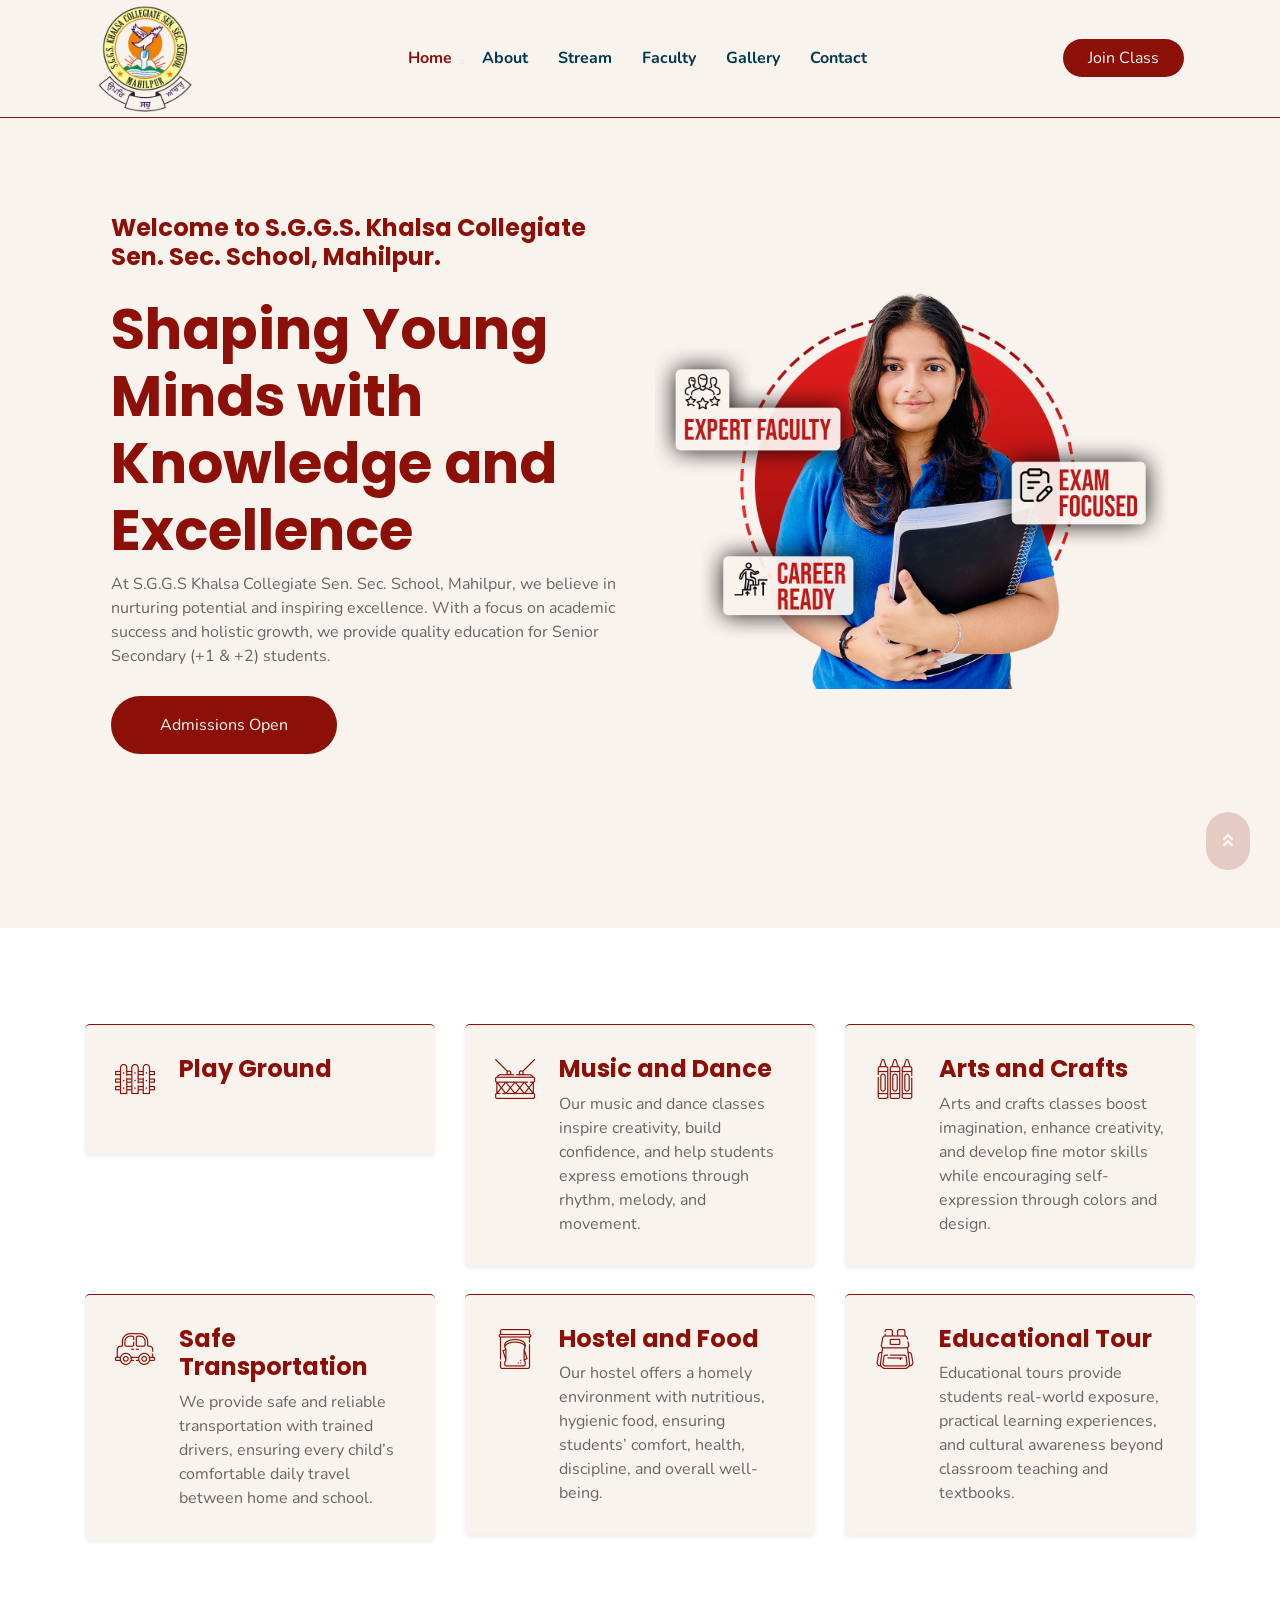
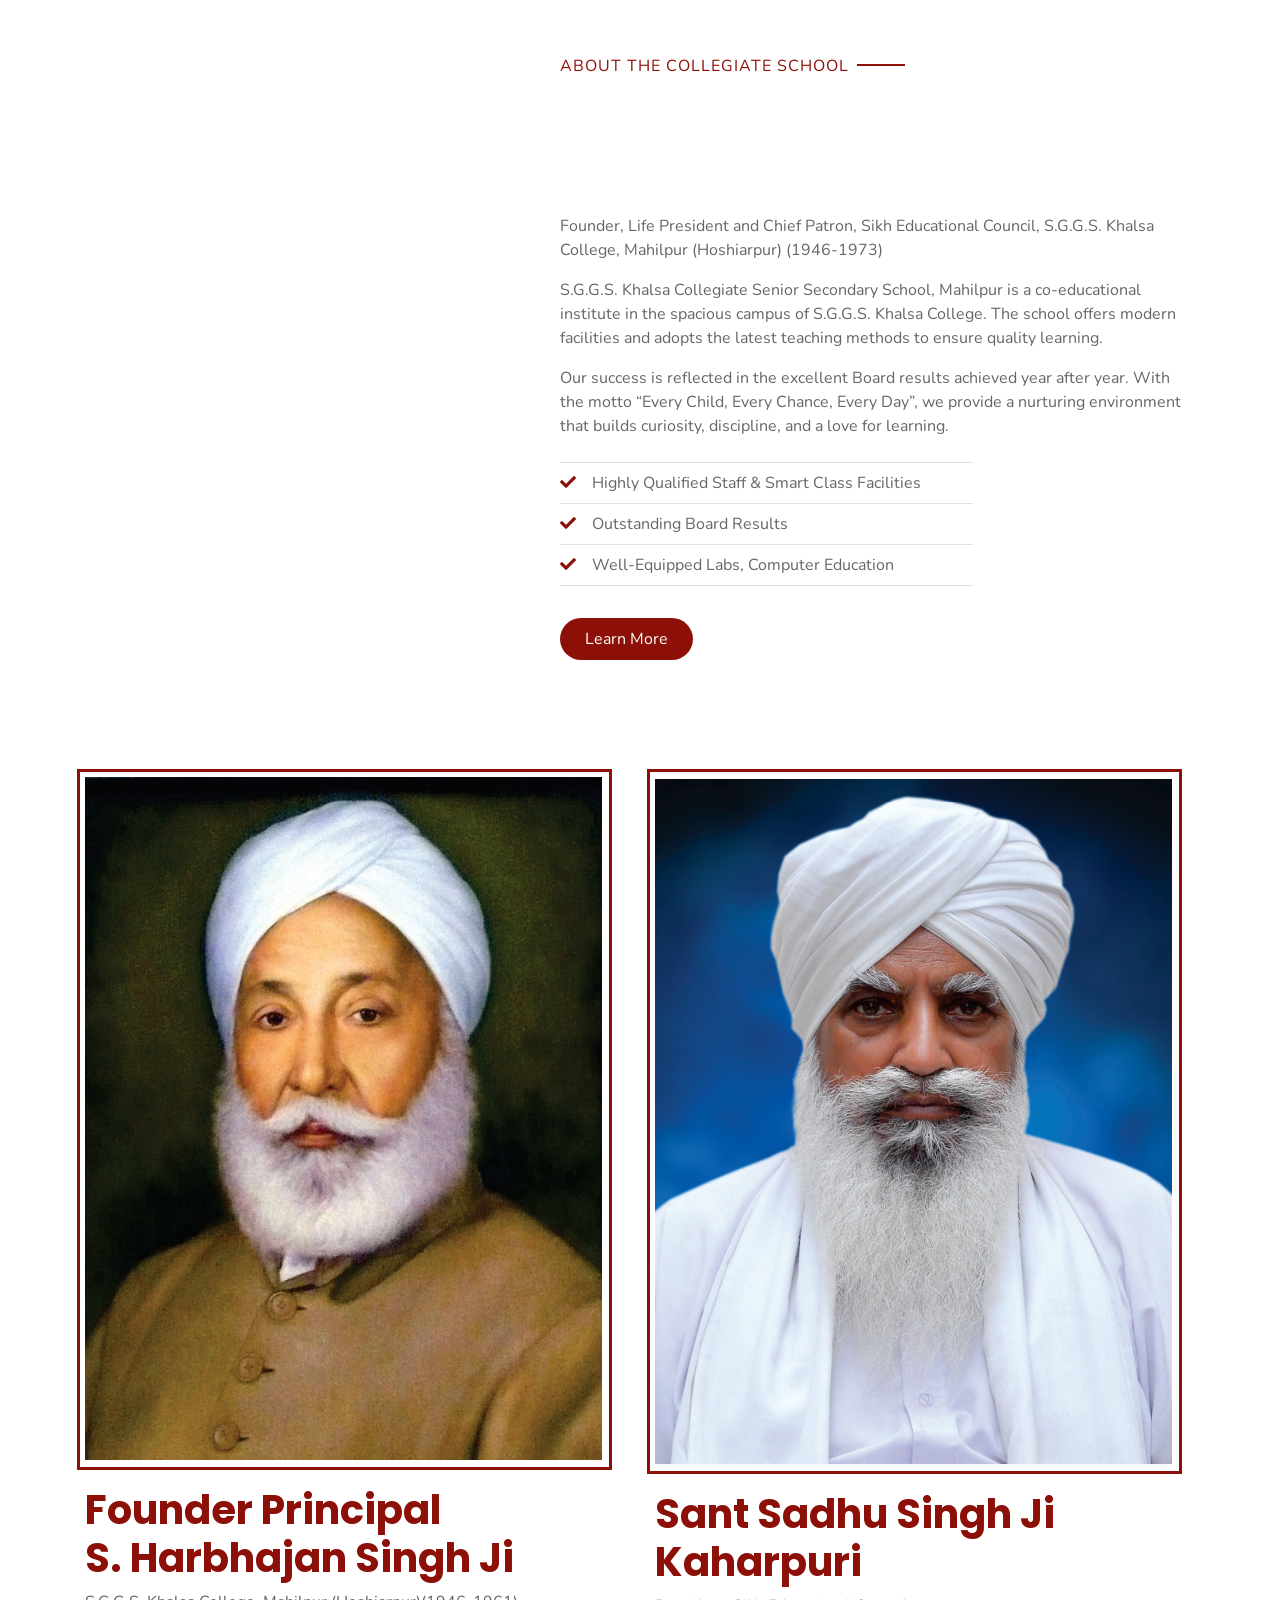
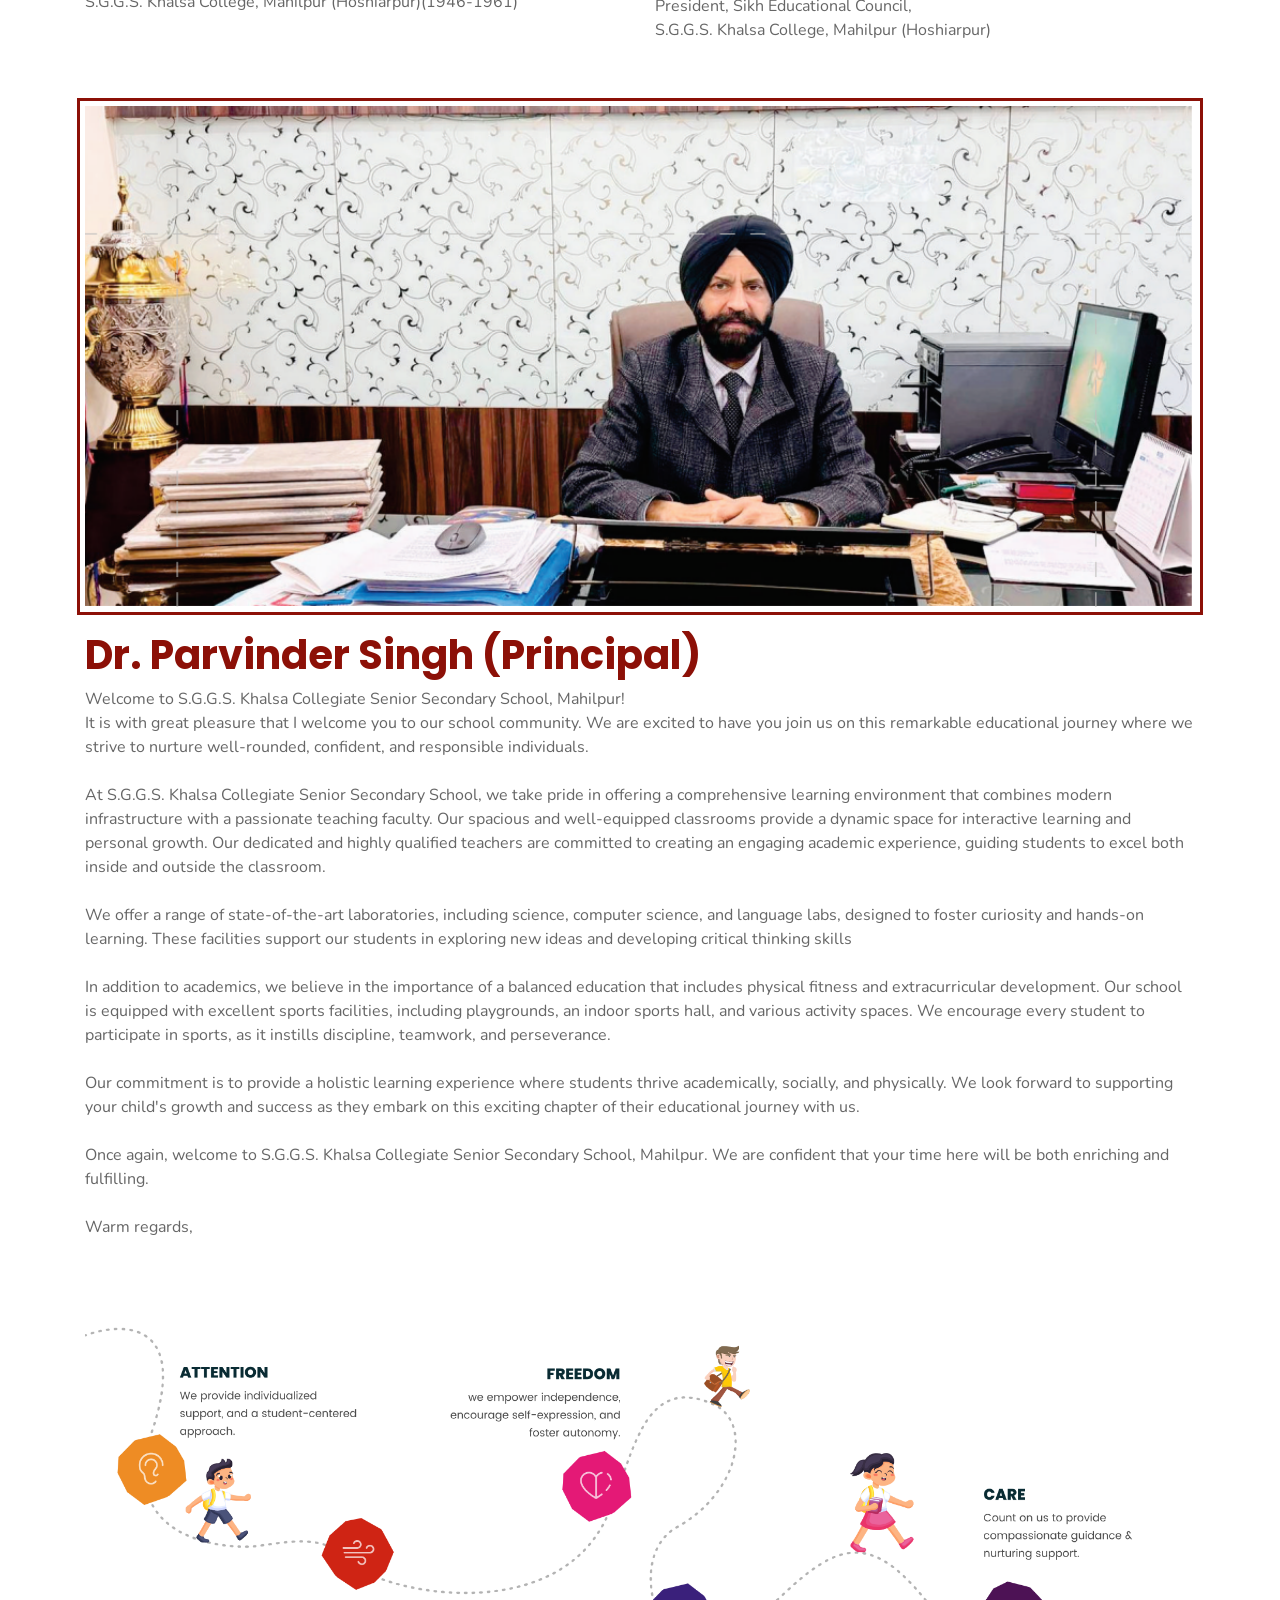
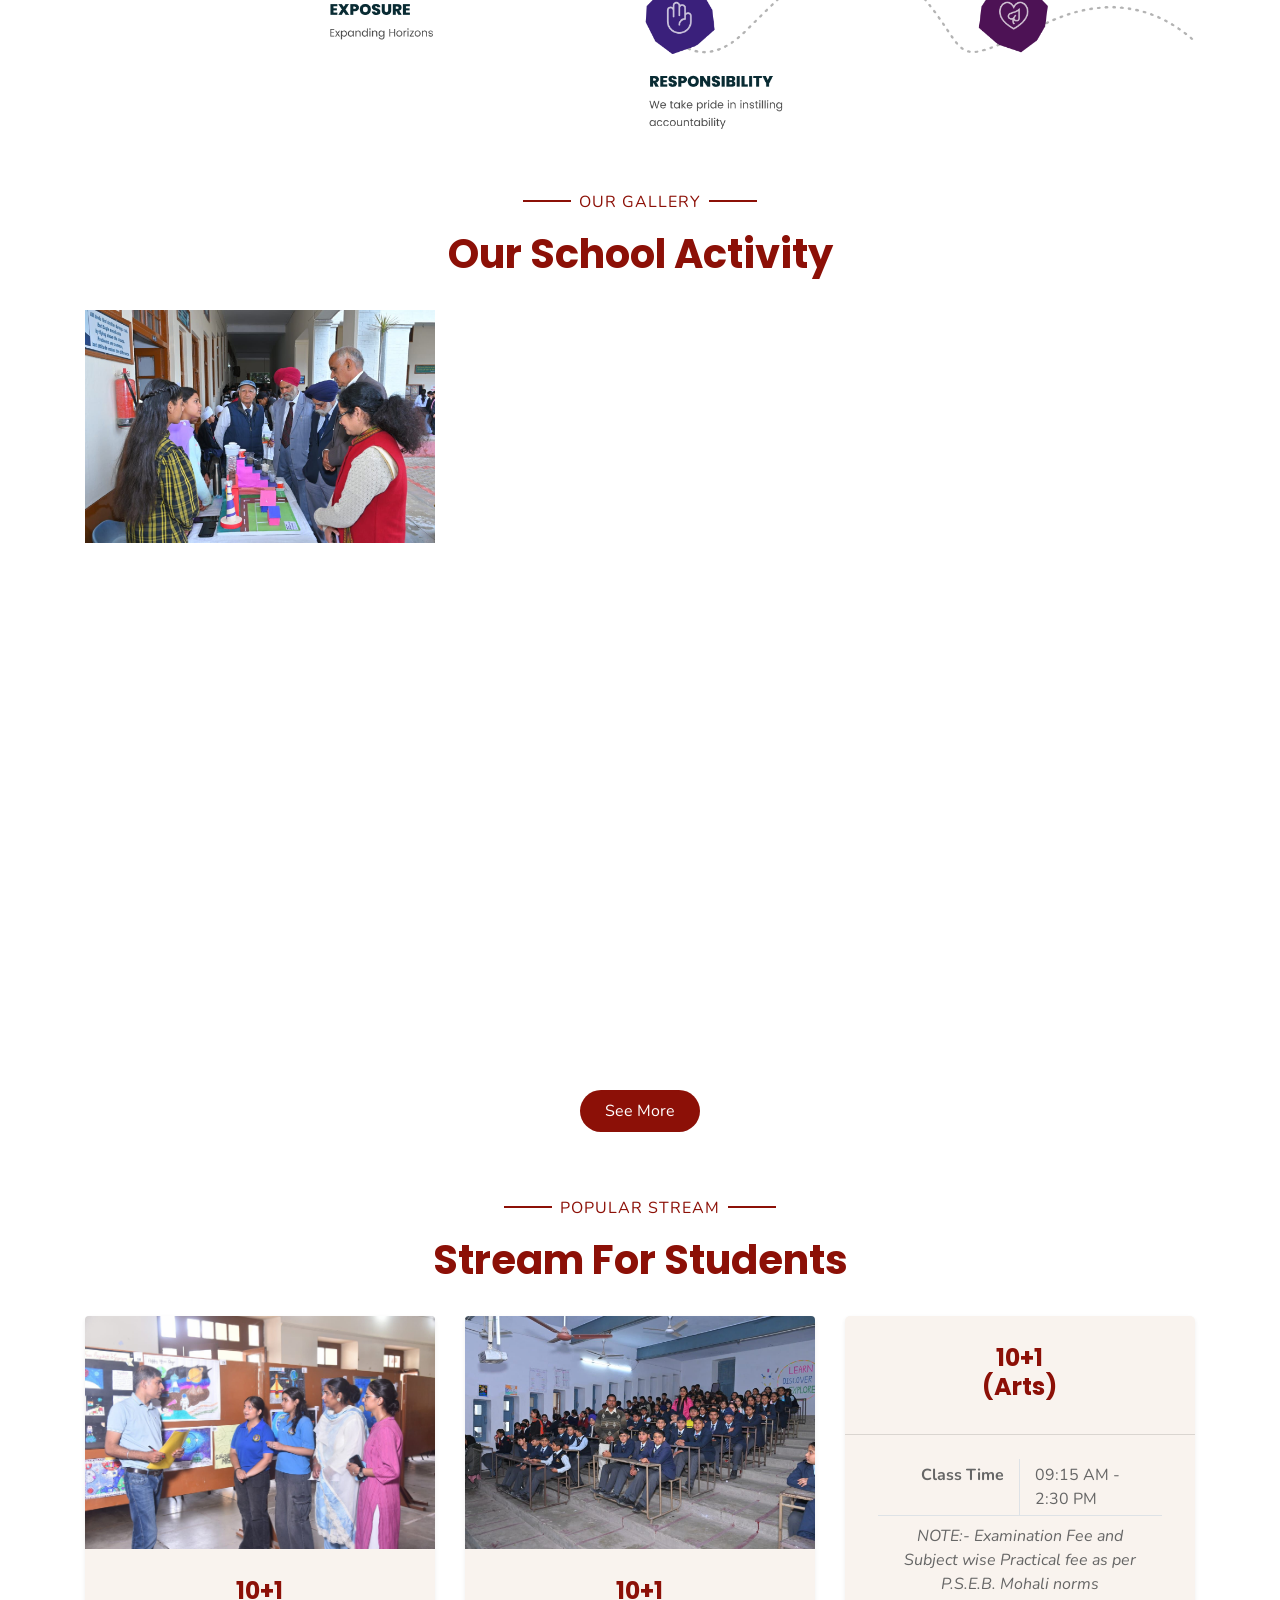
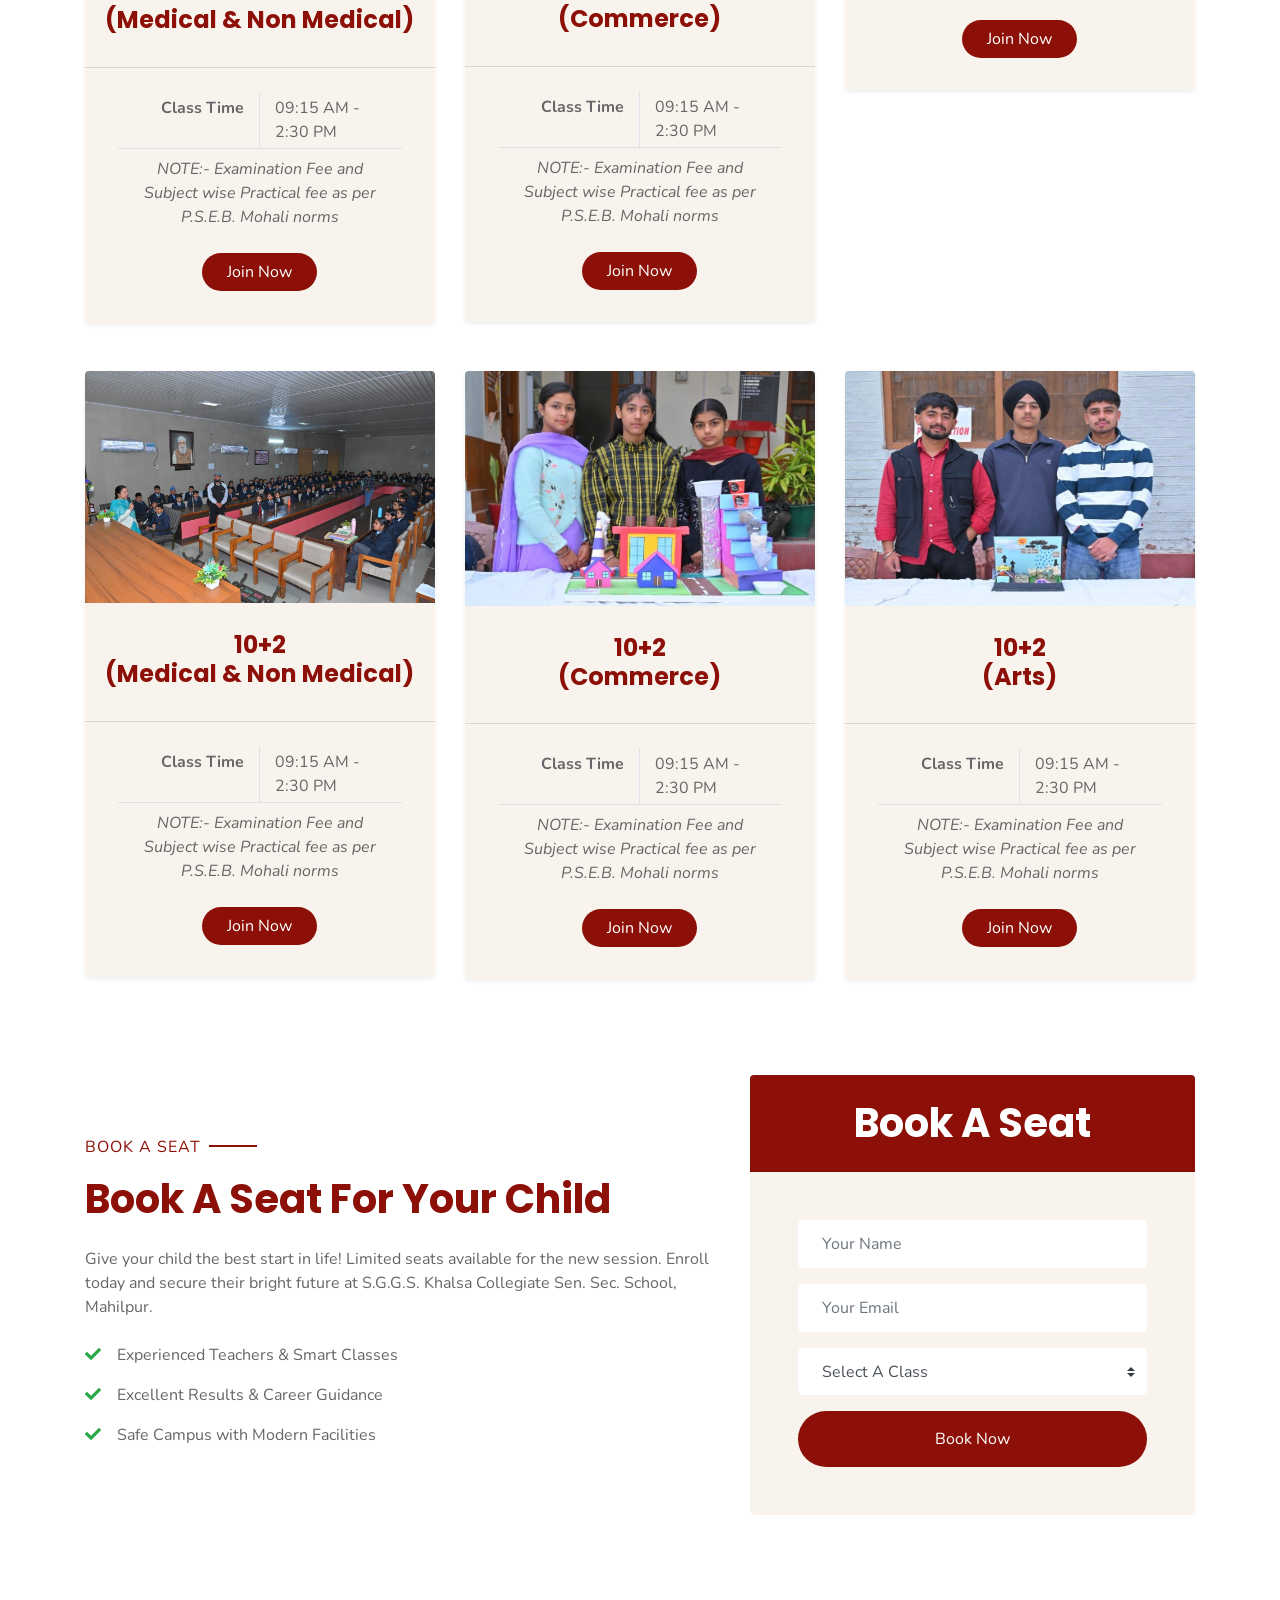
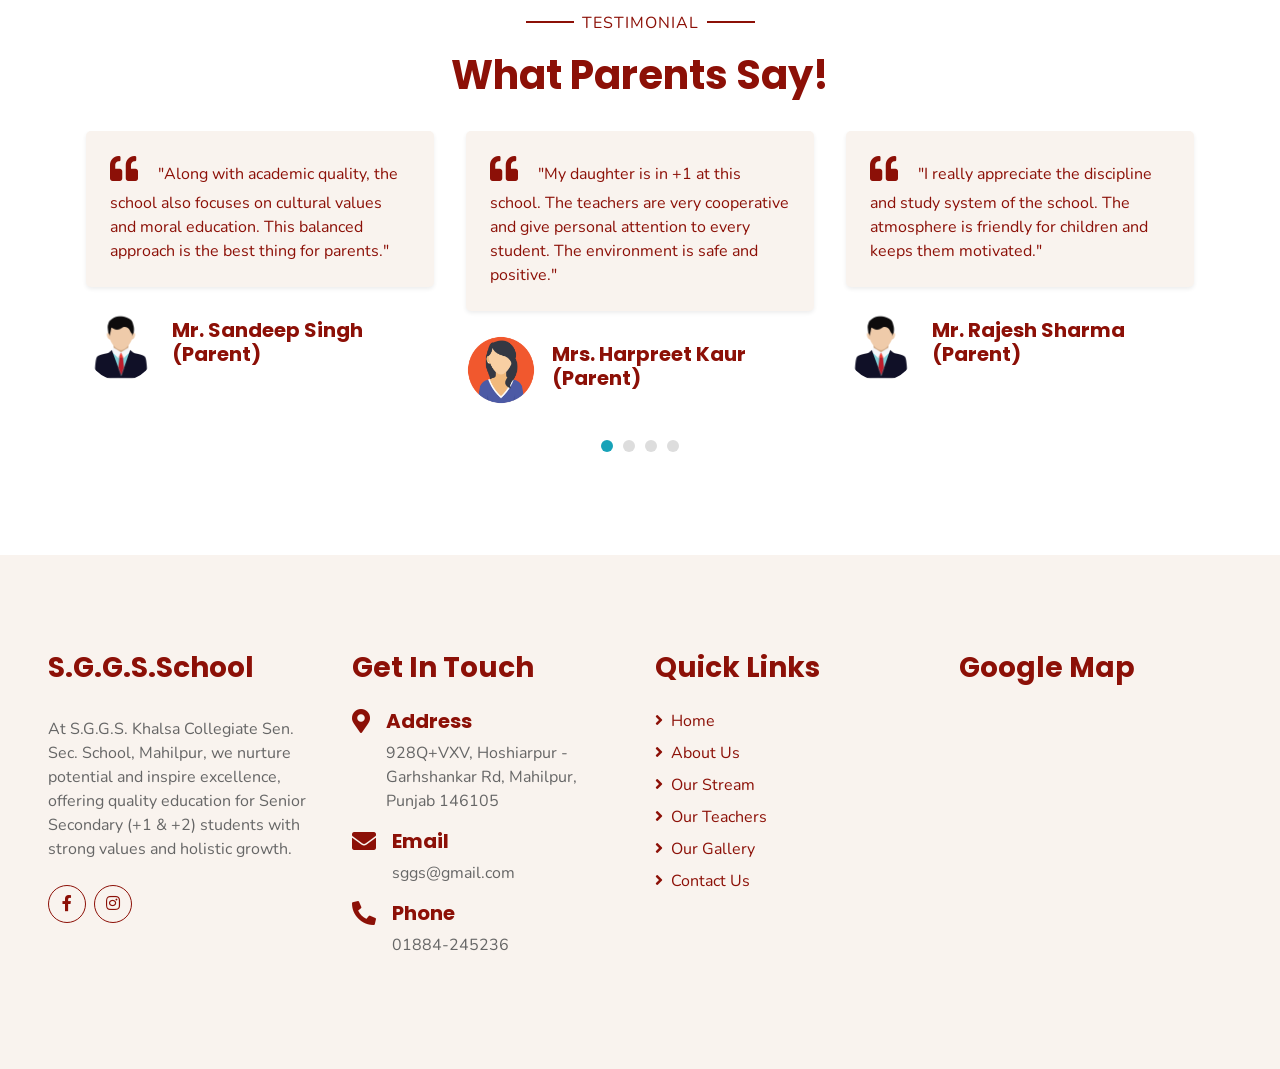
==== commit eff4198d: "full website upload with homepage" ====
--- a/index.html
+++ b/index.html
@@ -100,7 +100,6 @@
   <div class="container-fluid ourbg px-0 px-md-5 mb-5 pt-md-5 " style="min-height: 90vh;">
     <div class="row align-items-center px-5 m-0 ">
       <div class="col-xl-6 text-center text-lg-left mt-md-5" data-aos="flip-left">
-        <h1>hello</h1>
         <h4 class="textclr mb-4 mt-5 mt-lg-0">Welcome to S.G.G.S. Khalsa Collegiate Sen. Sec. School, Mahilpur.</h4>
         <h1 class="display-4 font-weight-bold textclr">
           Shaping Young Minds with Knowledge and Excellence
@@ -129,10 +128,10 @@
             <i class="flaticon-050-fence h1 font-weight-normal textclr mb-3"></i>
             <div class="pl-4 ">
               <h4 class="textclr">Play Ground</h4>
-              <p class="m-0">
+              <!-- <p class="m-0">
                 A spacious and safe playground where students enjoy sports, physical activities, and develop teamwork,
                 discipline, and lifelong fitness habits.
-              </p>
+              </p> -->
             </div>
           </div>
         </div>
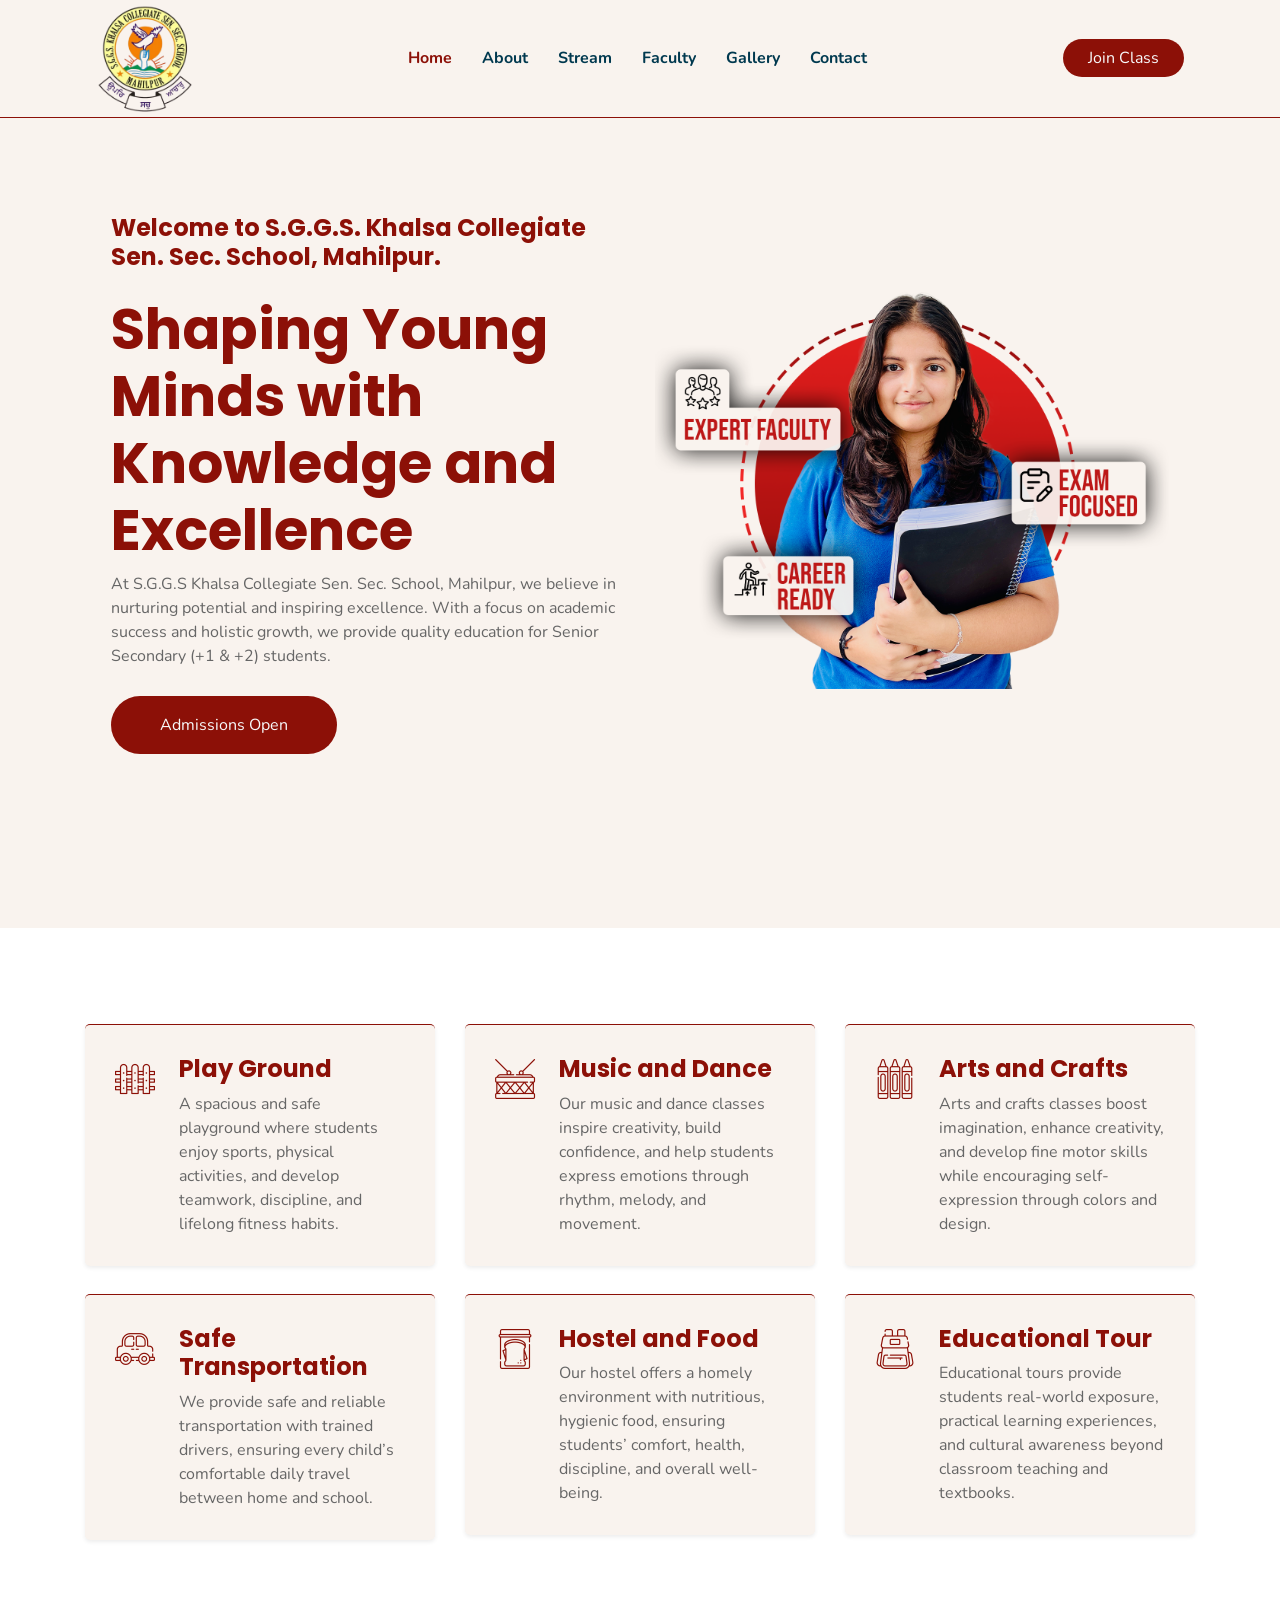
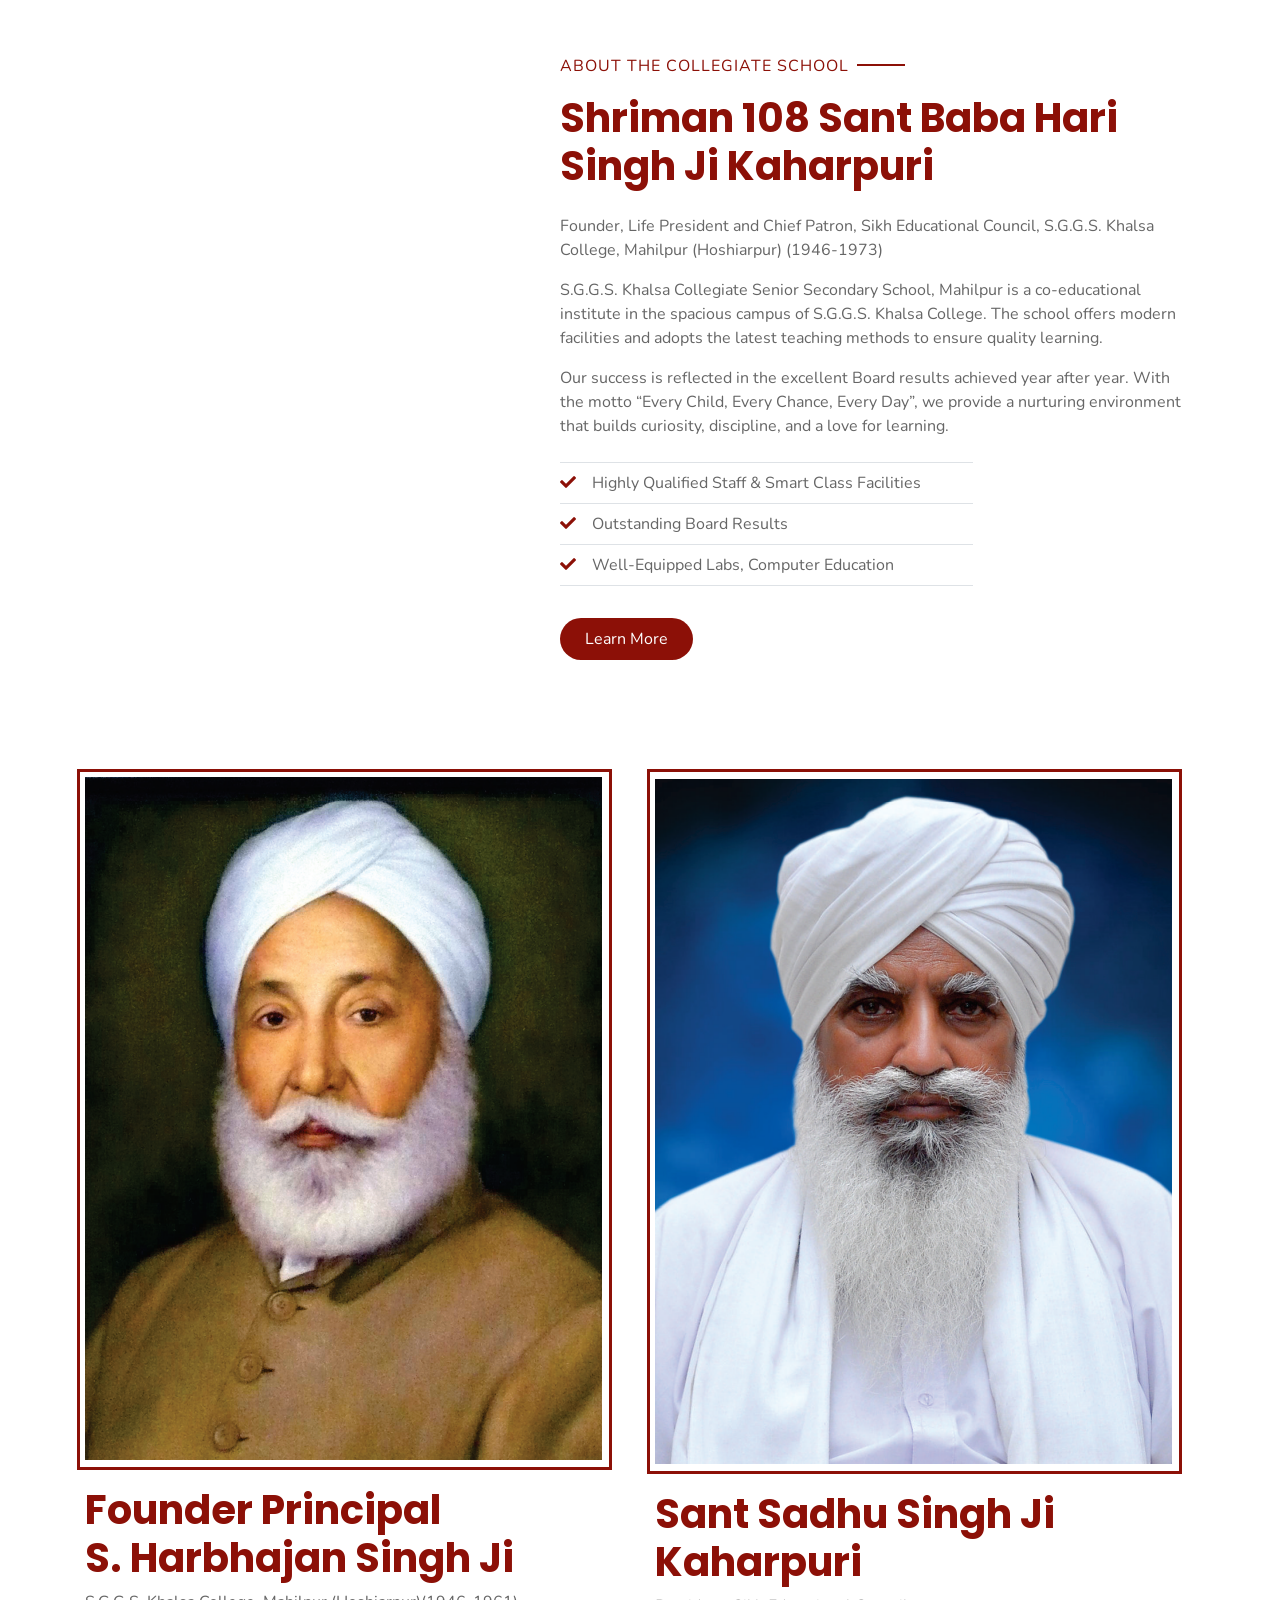
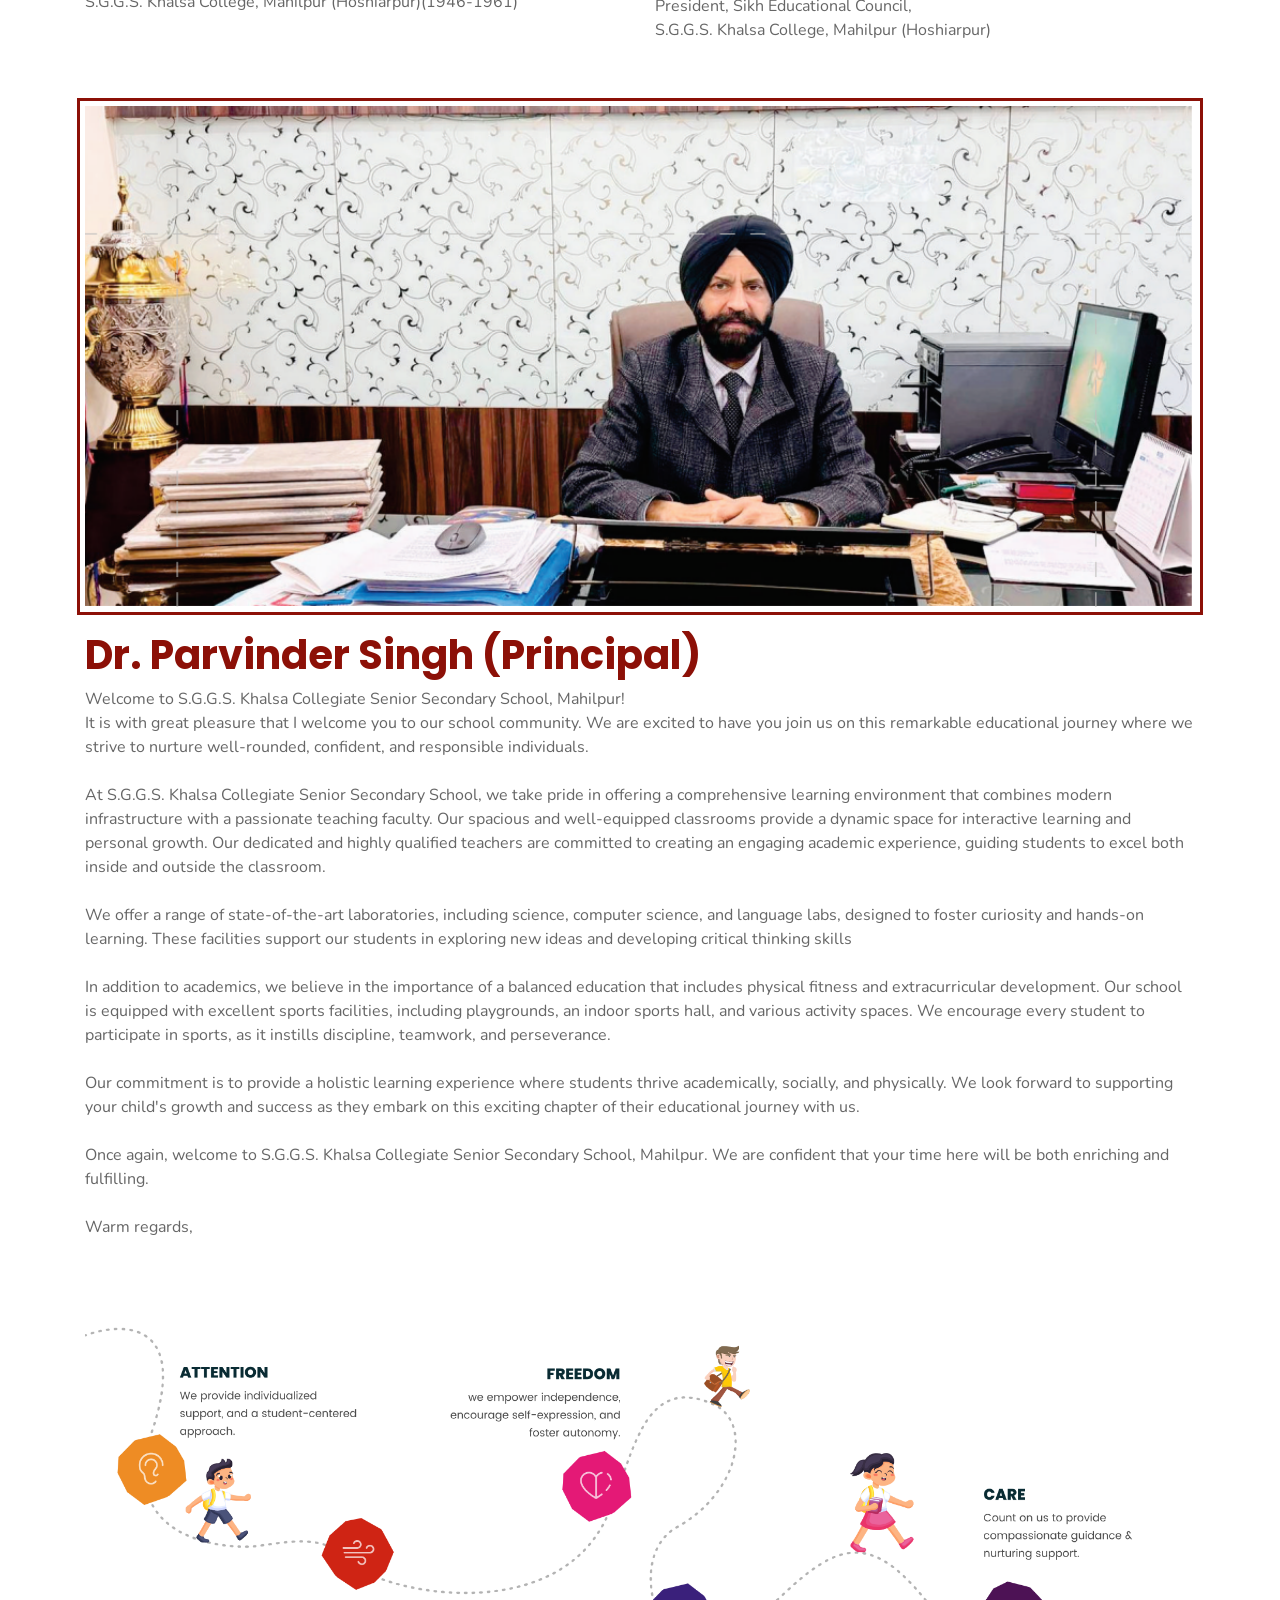
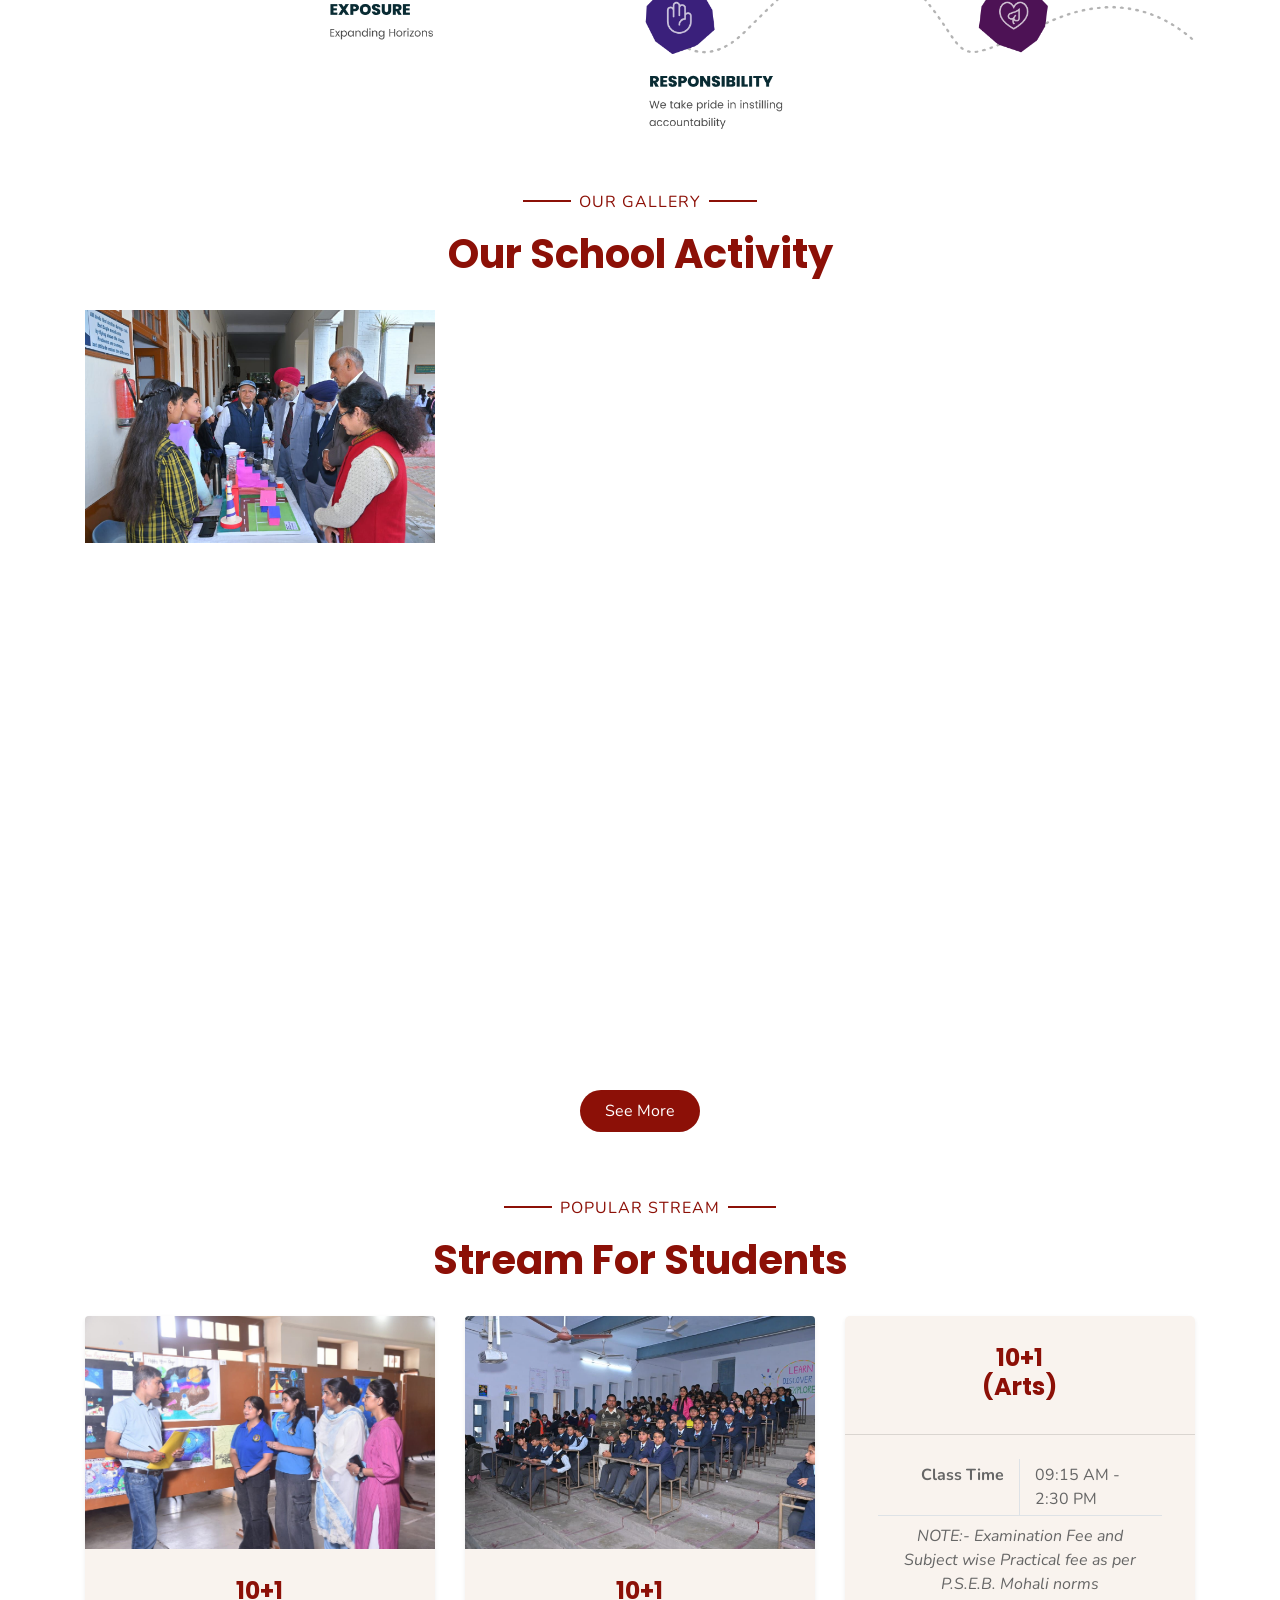
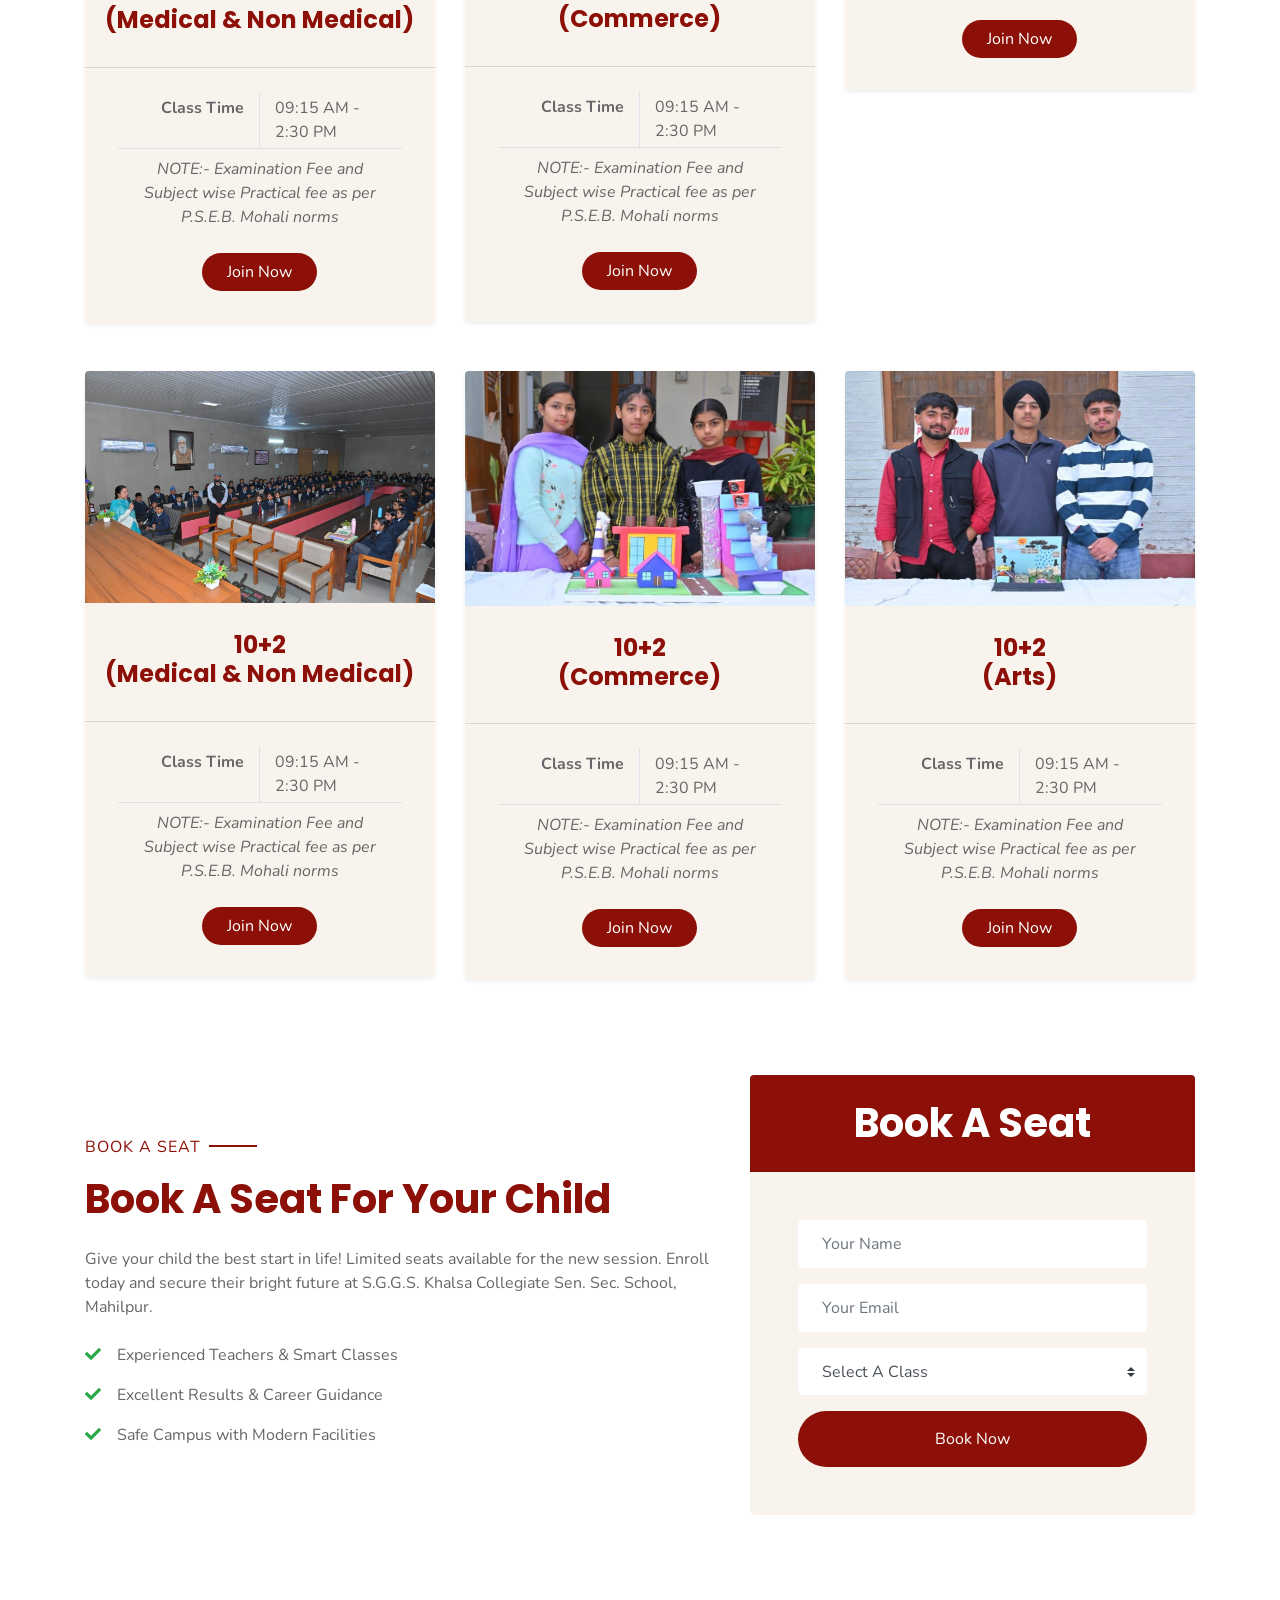
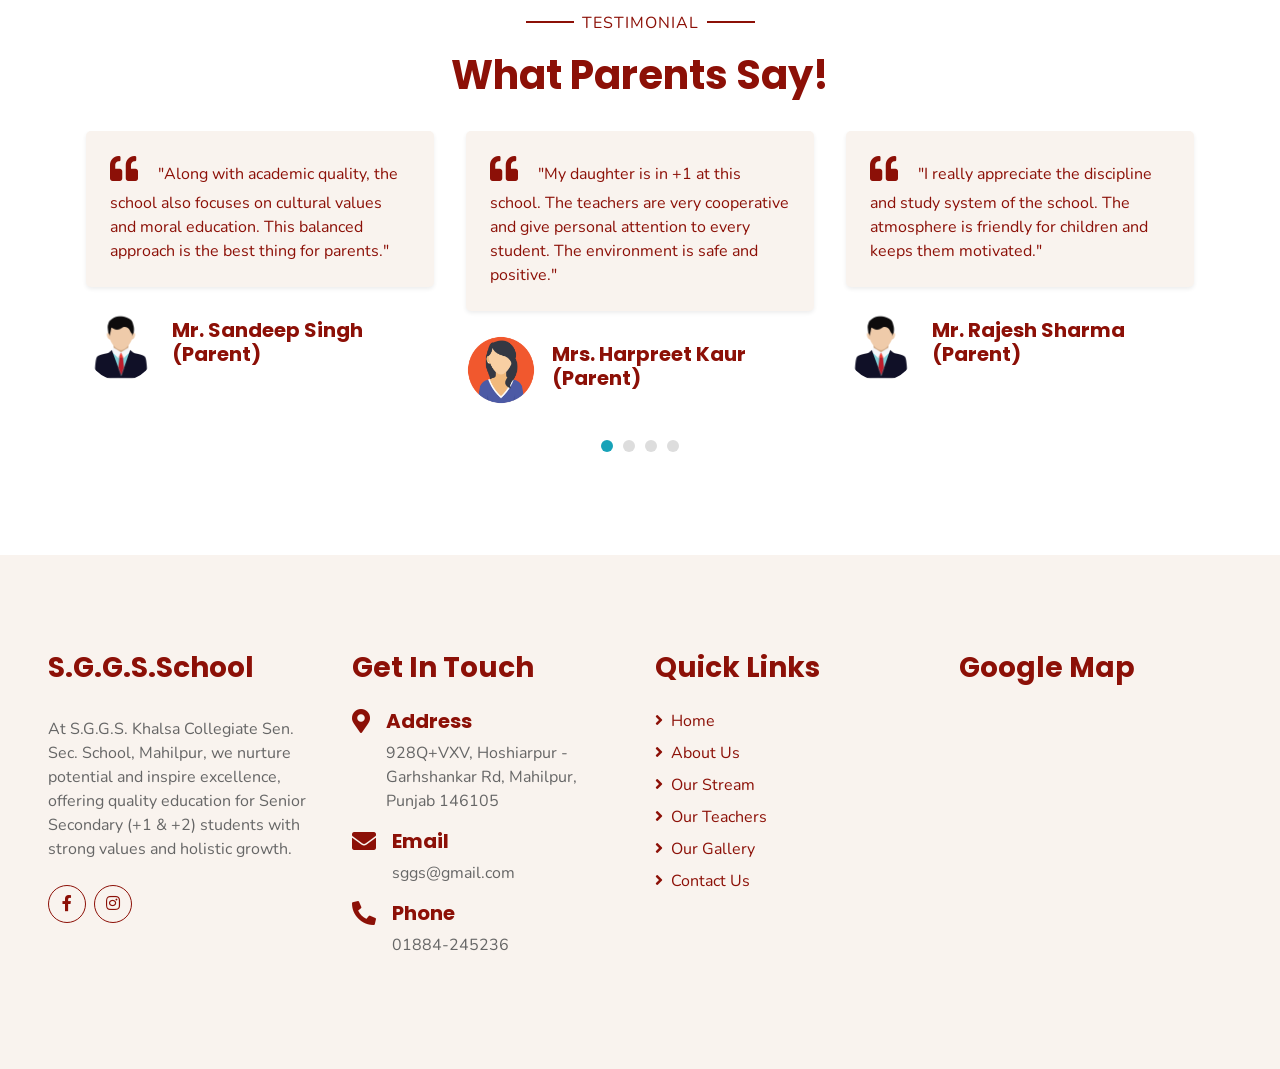
==== commit 7d0f54d2: "updated homepage" ====
--- a/index.html
+++ b/index.html
@@ -128,10 +128,10 @@
             <i class="flaticon-050-fence h1 font-weight-normal textclr mb-3"></i>
             <div class="pl-4 ">
               <h4 class="textclr">Play Ground</h4>
-              <!-- <p class="m-0">
+              <p class="m-0">
                 A spacious and safe playground where students enjoy sports, physical activities, and develop teamwork,
                 discipline, and lifelong fitness habits.
-              </p> -->
+              </p>
             </div>
           </div>
         </div>
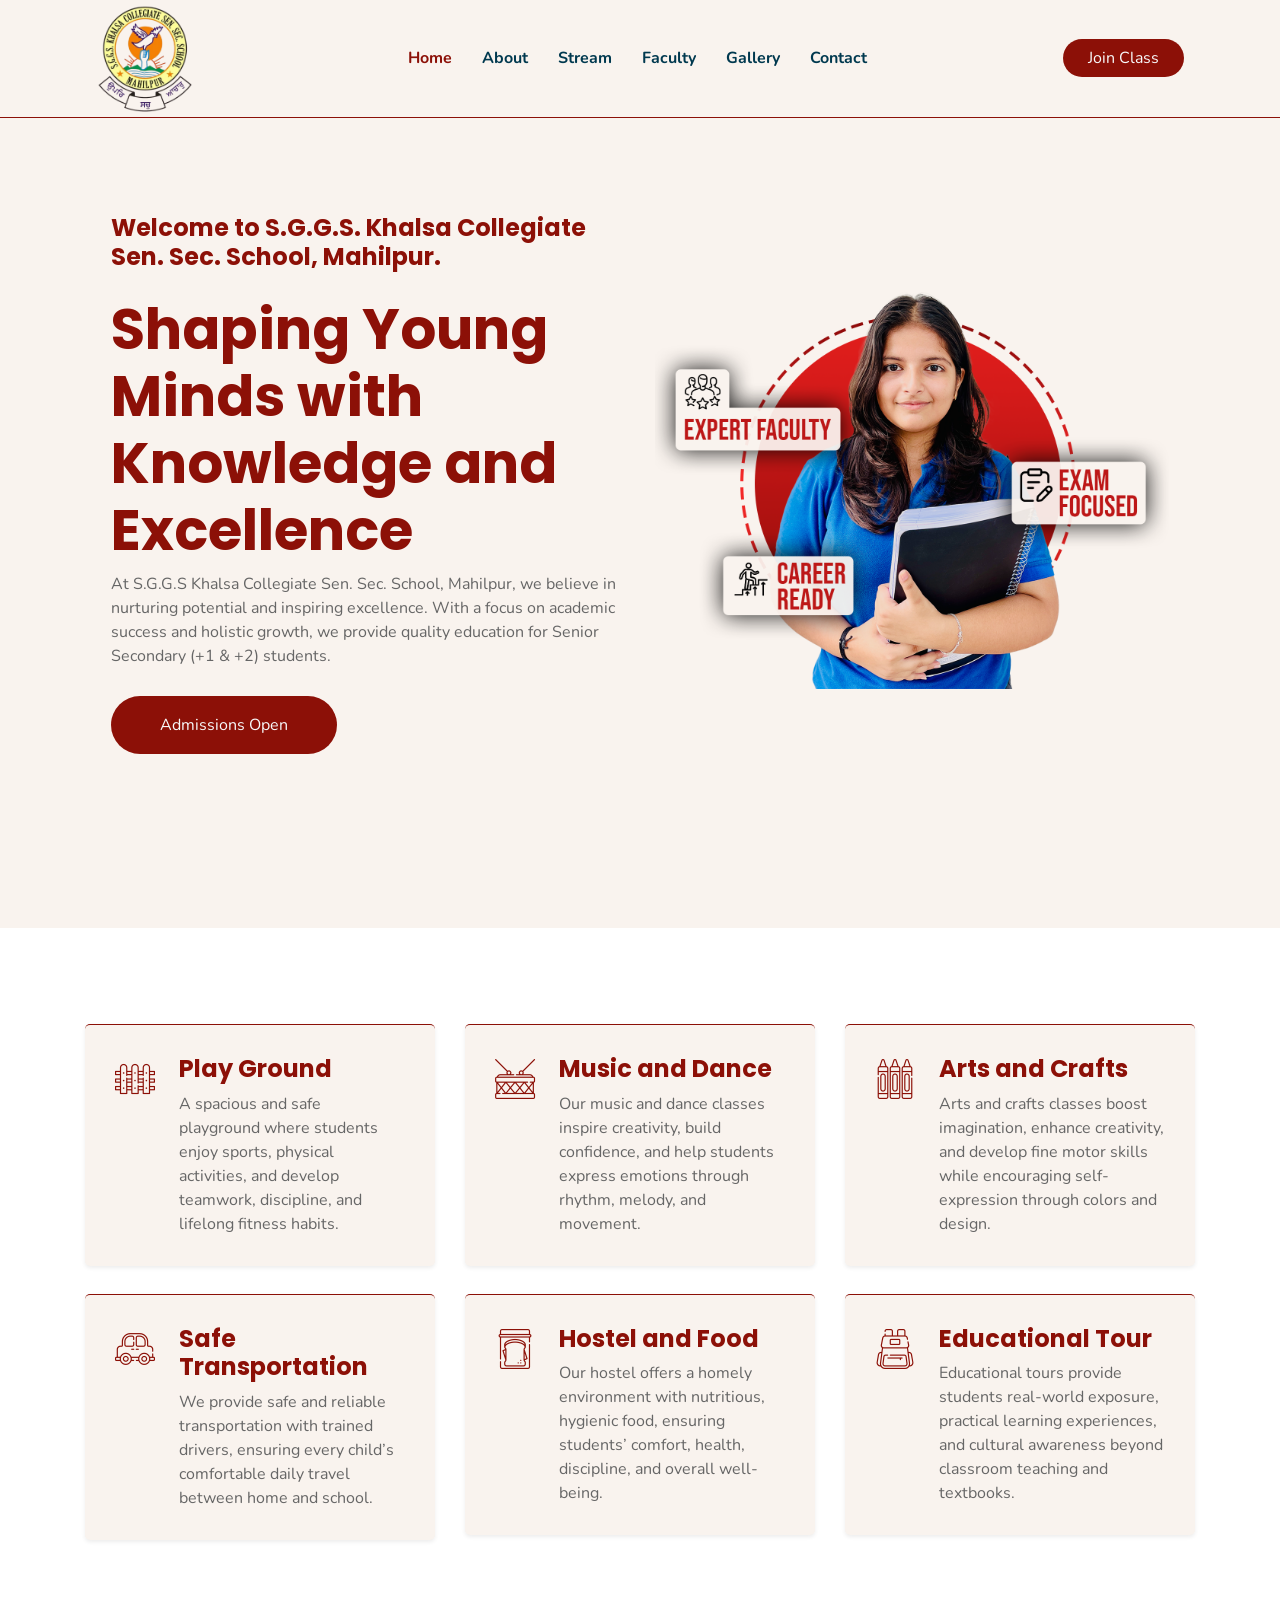
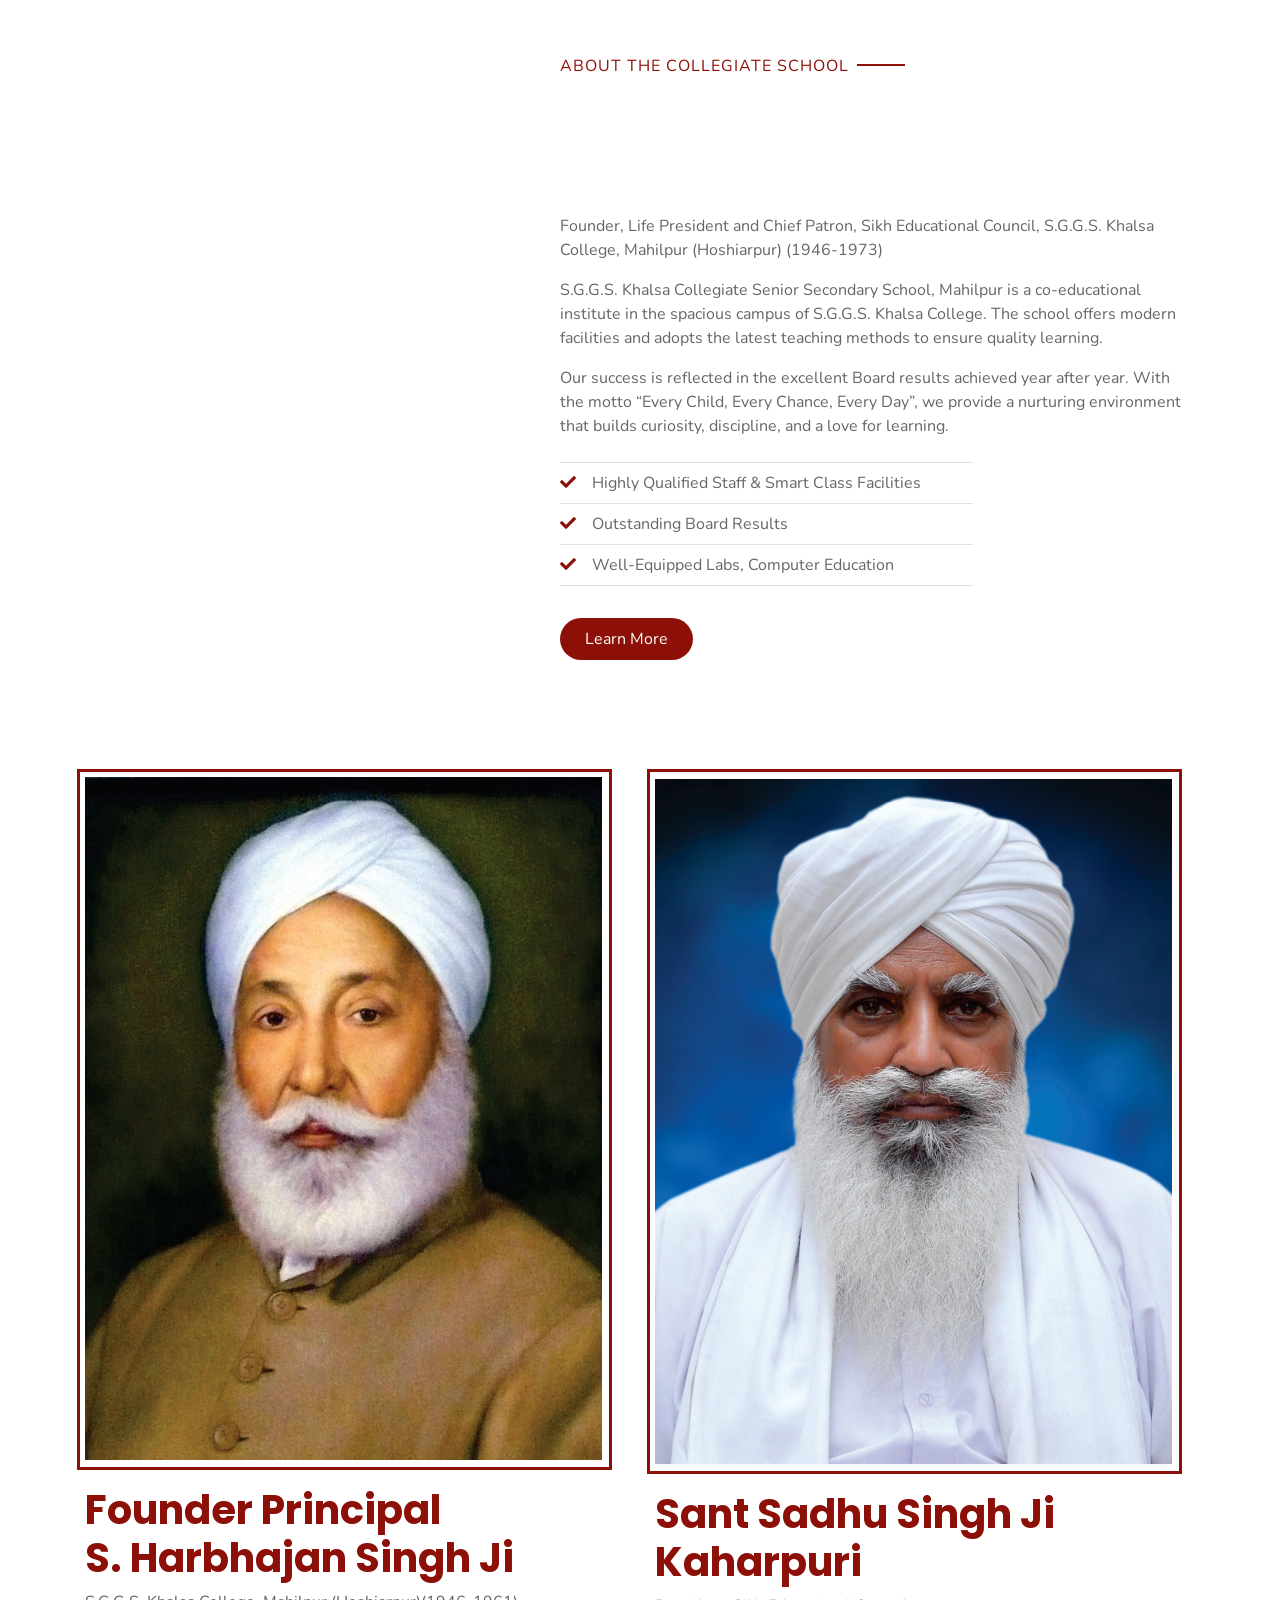
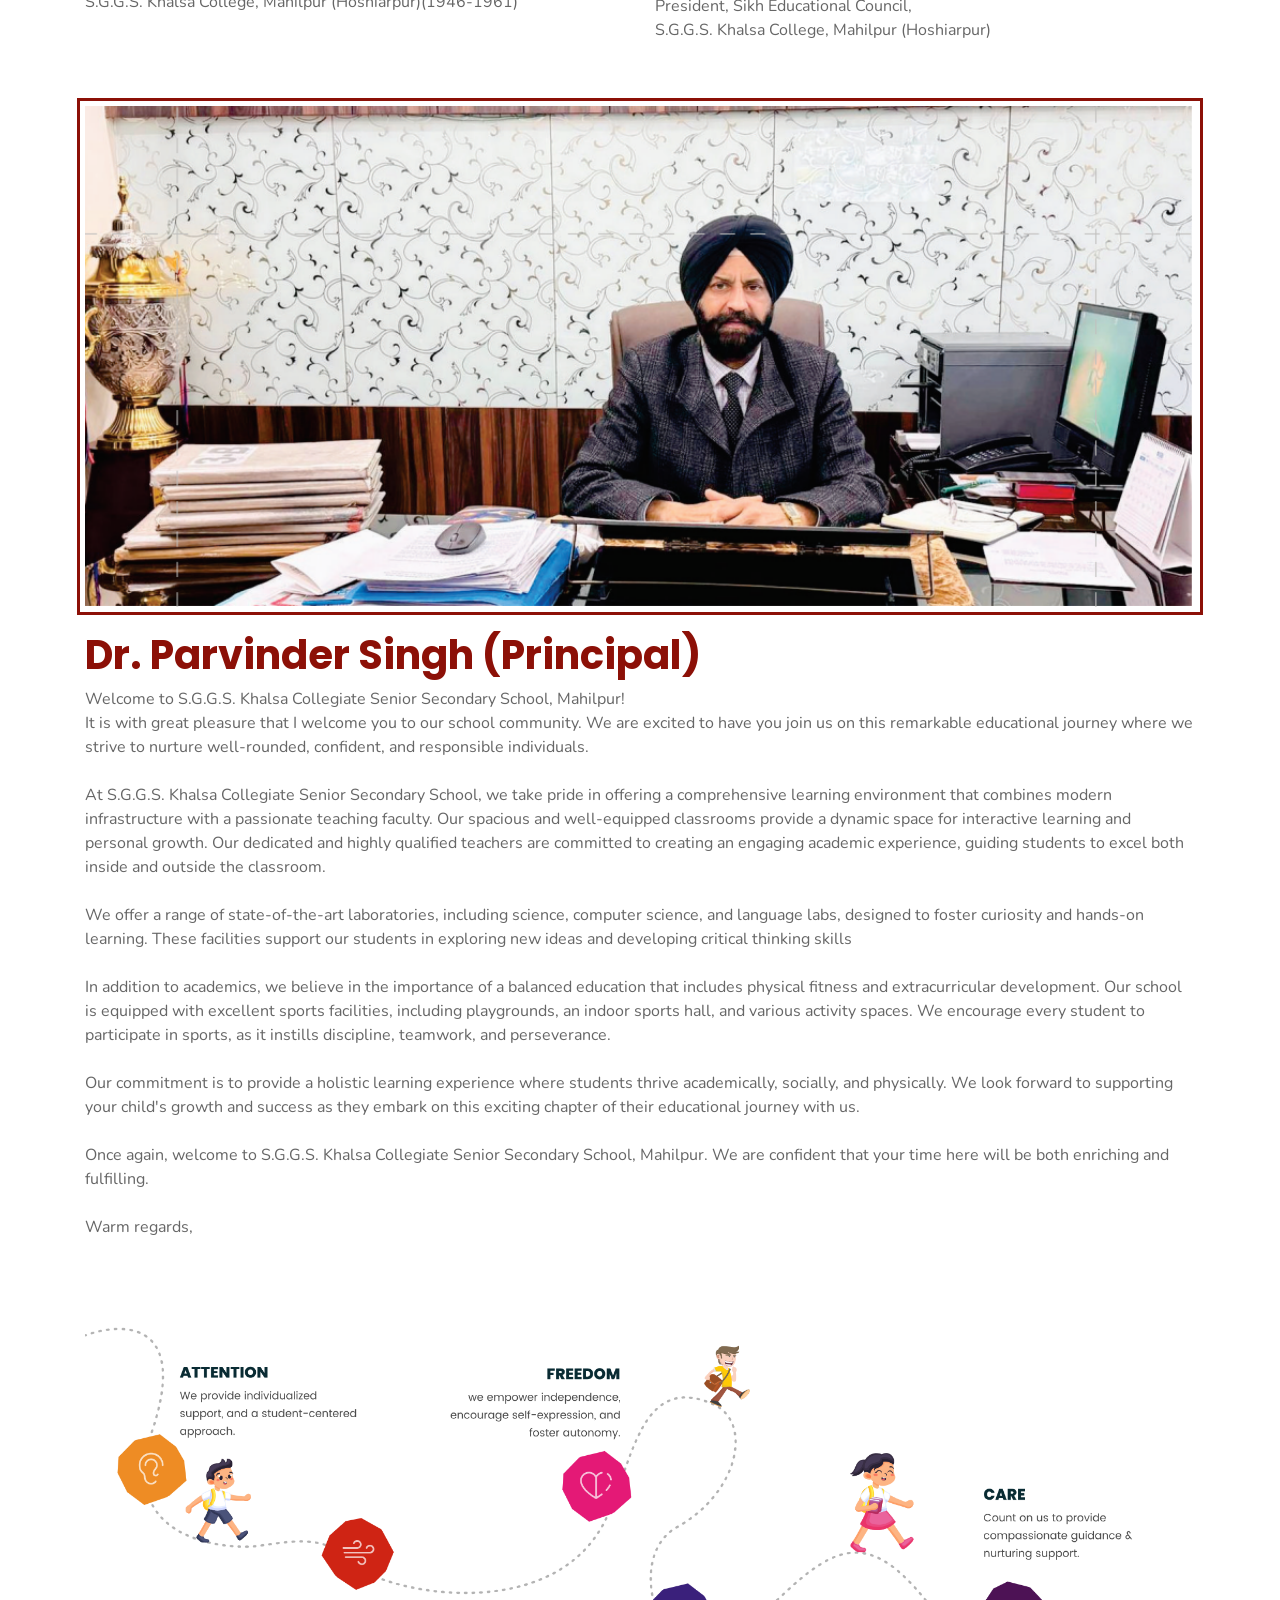
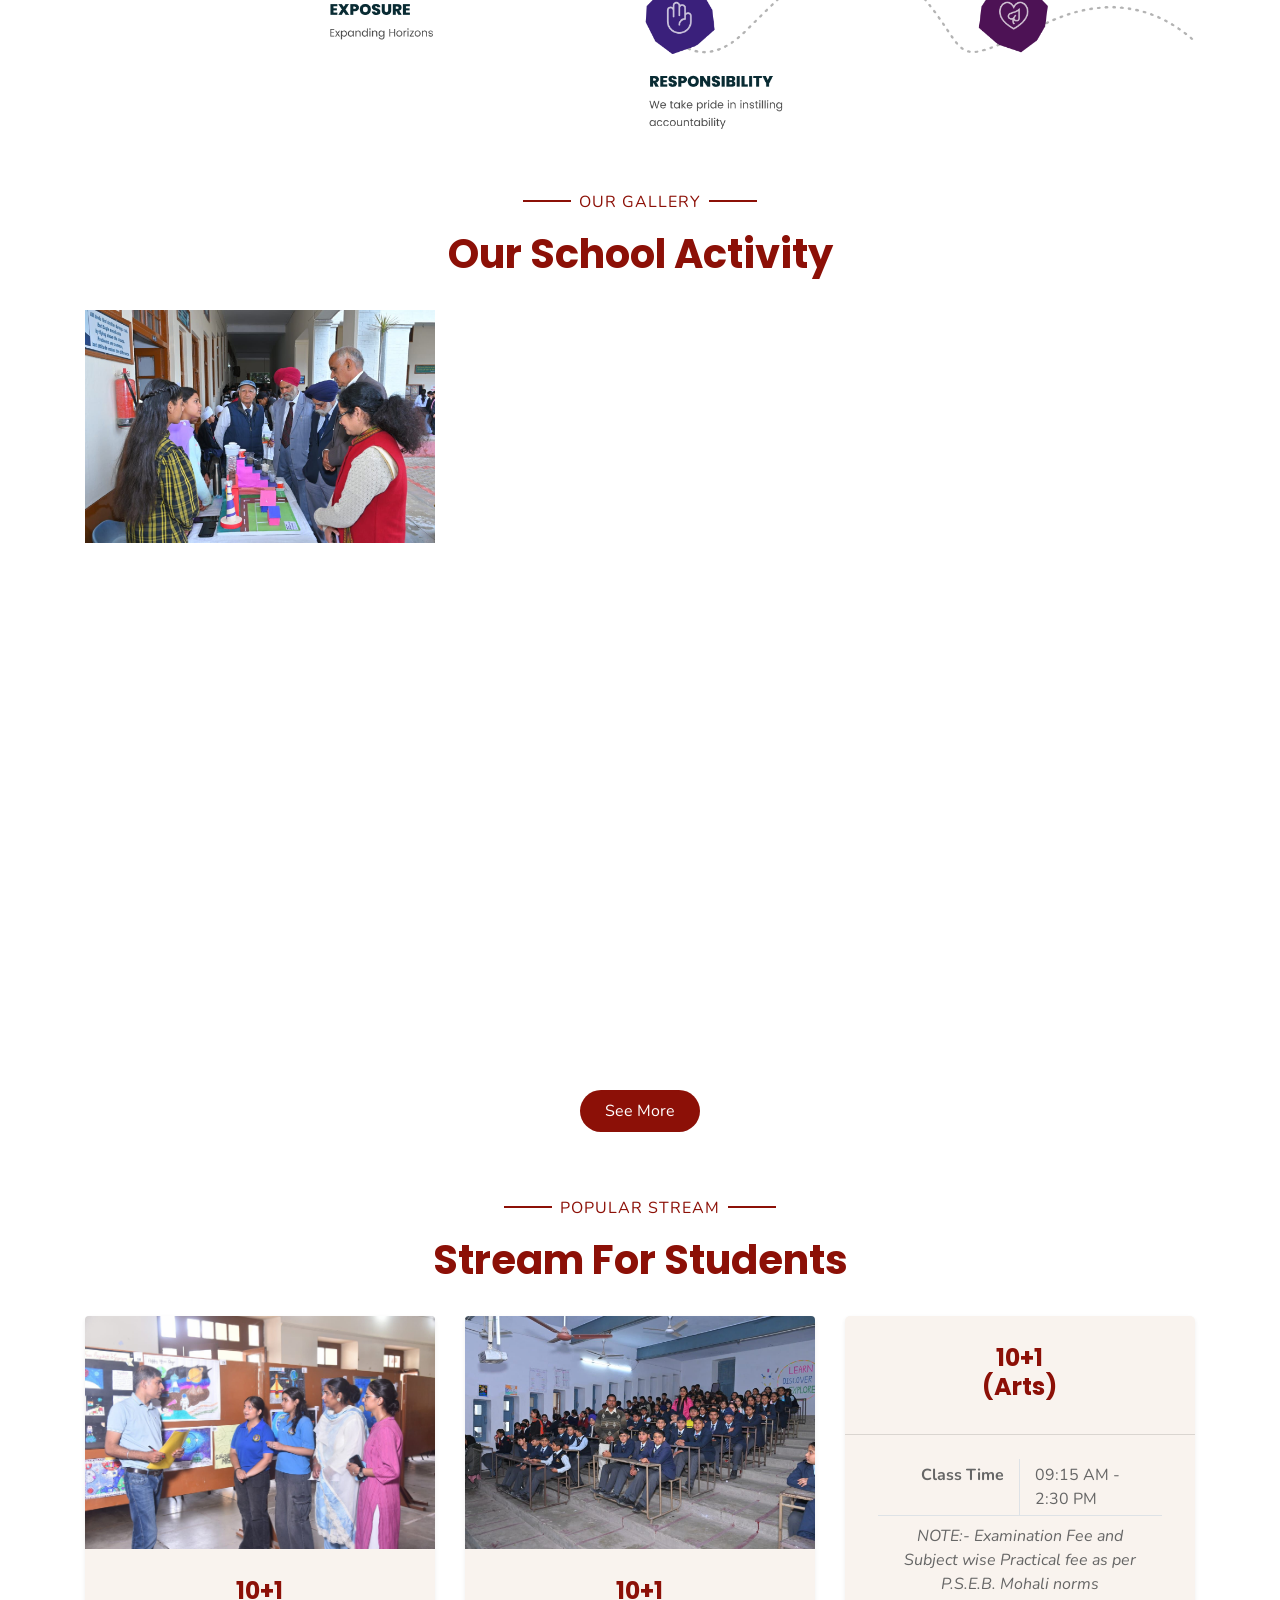
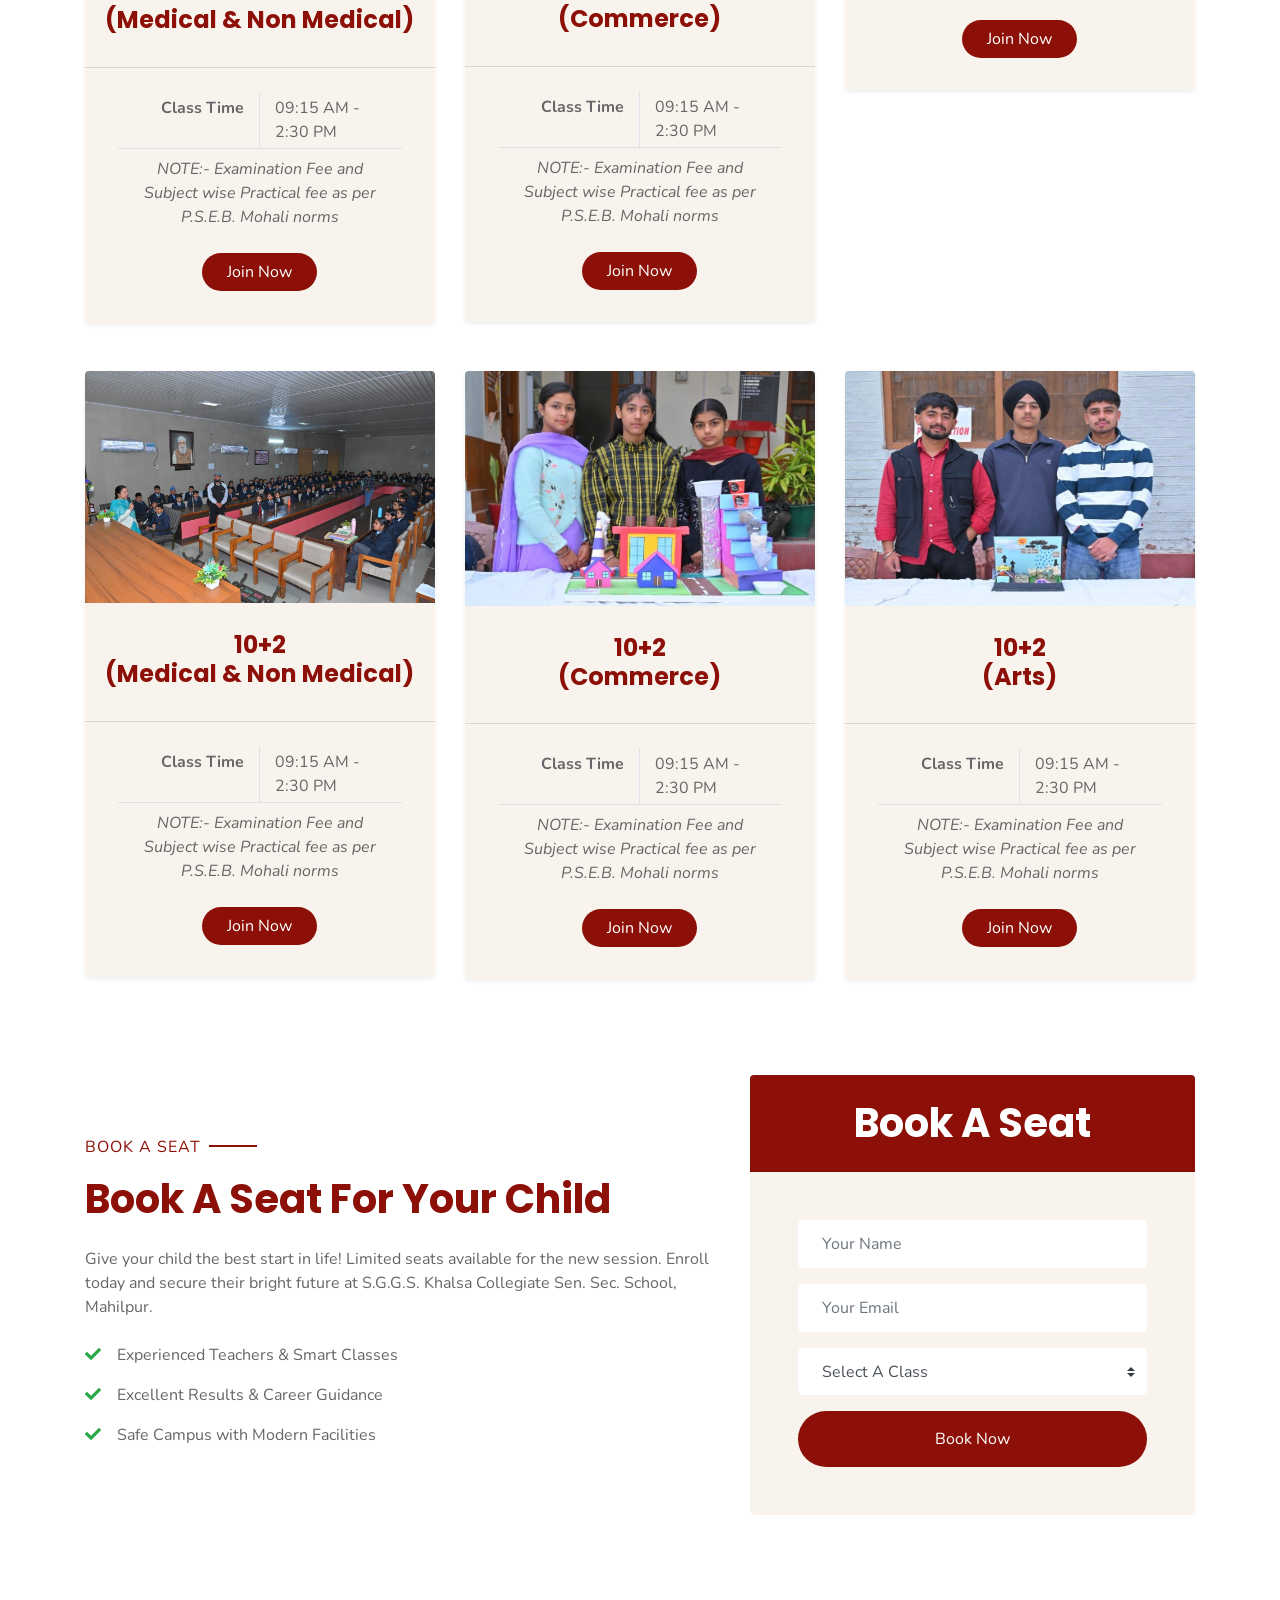
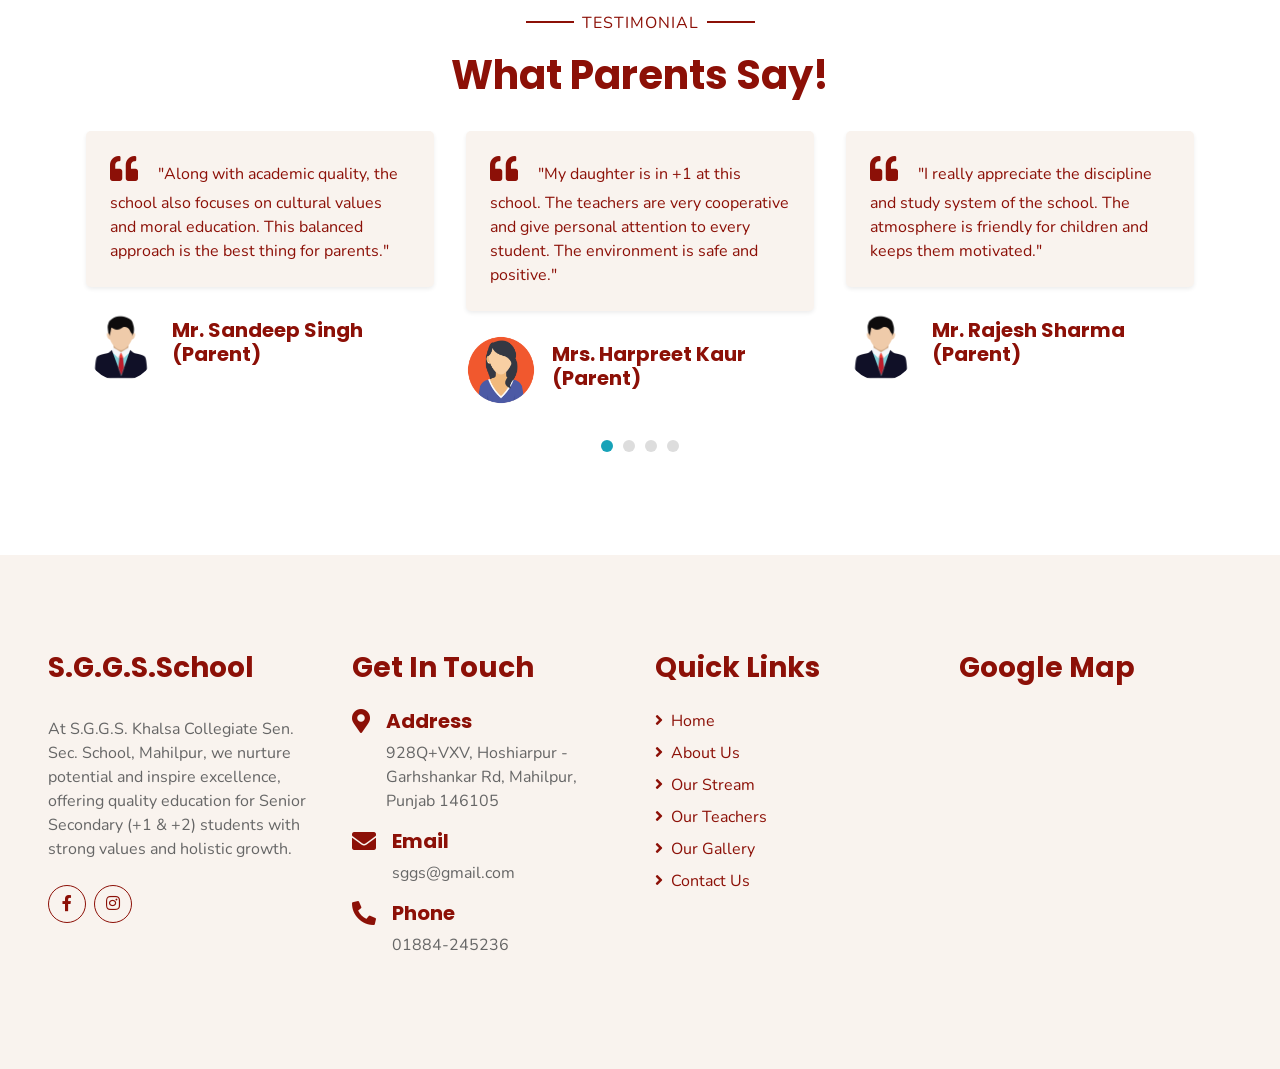
==== commit 60c4020a: "updated website pages" ====
--- a/index.html
+++ b/index.html
@@ -5,8 +5,15 @@
   <meta charset="utf-8" />
   <title>S.G.G.S.School</title>
   <meta content="width=device-width, initial-scale=1.0" name="viewport" />
-  <!-- <meta content="Free HTML Templates" name="keywords" />
+  <!-- <meta content="Free HTML Templates" name="keywords" />  
   <meta content="Free HTML Templates" name="description" /> -->
+
+<meta name="description" content="S.G.G.S. Khalsa Collegiate Sen. Sec. School, Mahilpur nurtures young minds with quality education, academic excellence, and holistic development for +1 & +2 students.">
+<meta name="keywords" content="S.G.G.S. Khalsa School Mahilpur, Senior Secondary School Mahilpur, Best school in Hoshiarpur, +1 +2 school Punjab, Khalsa School Mahilpur, top school Punjab, best school in Mahilpur, best school in punjab.">
+<meta name="author" content="S.G.G.S. Khalsa Collegiate Sr. Sec. School">
+<meta property="og:title" content="S.G.G.S. Khalsa Collegiate Sr. Sec. School | Best School in Punjab">
+<meta property="og:description" content="S.G.G.S. Khalsa Collegiate Sr. Sec. School, Mahilpur is dedicated to shaping young minds through quality education, academic excellence and holistic development for +1 & +2 students.">
+
 
   <!-- Favicon -->
   <link href="img/favicon.ico" rel="icon" />
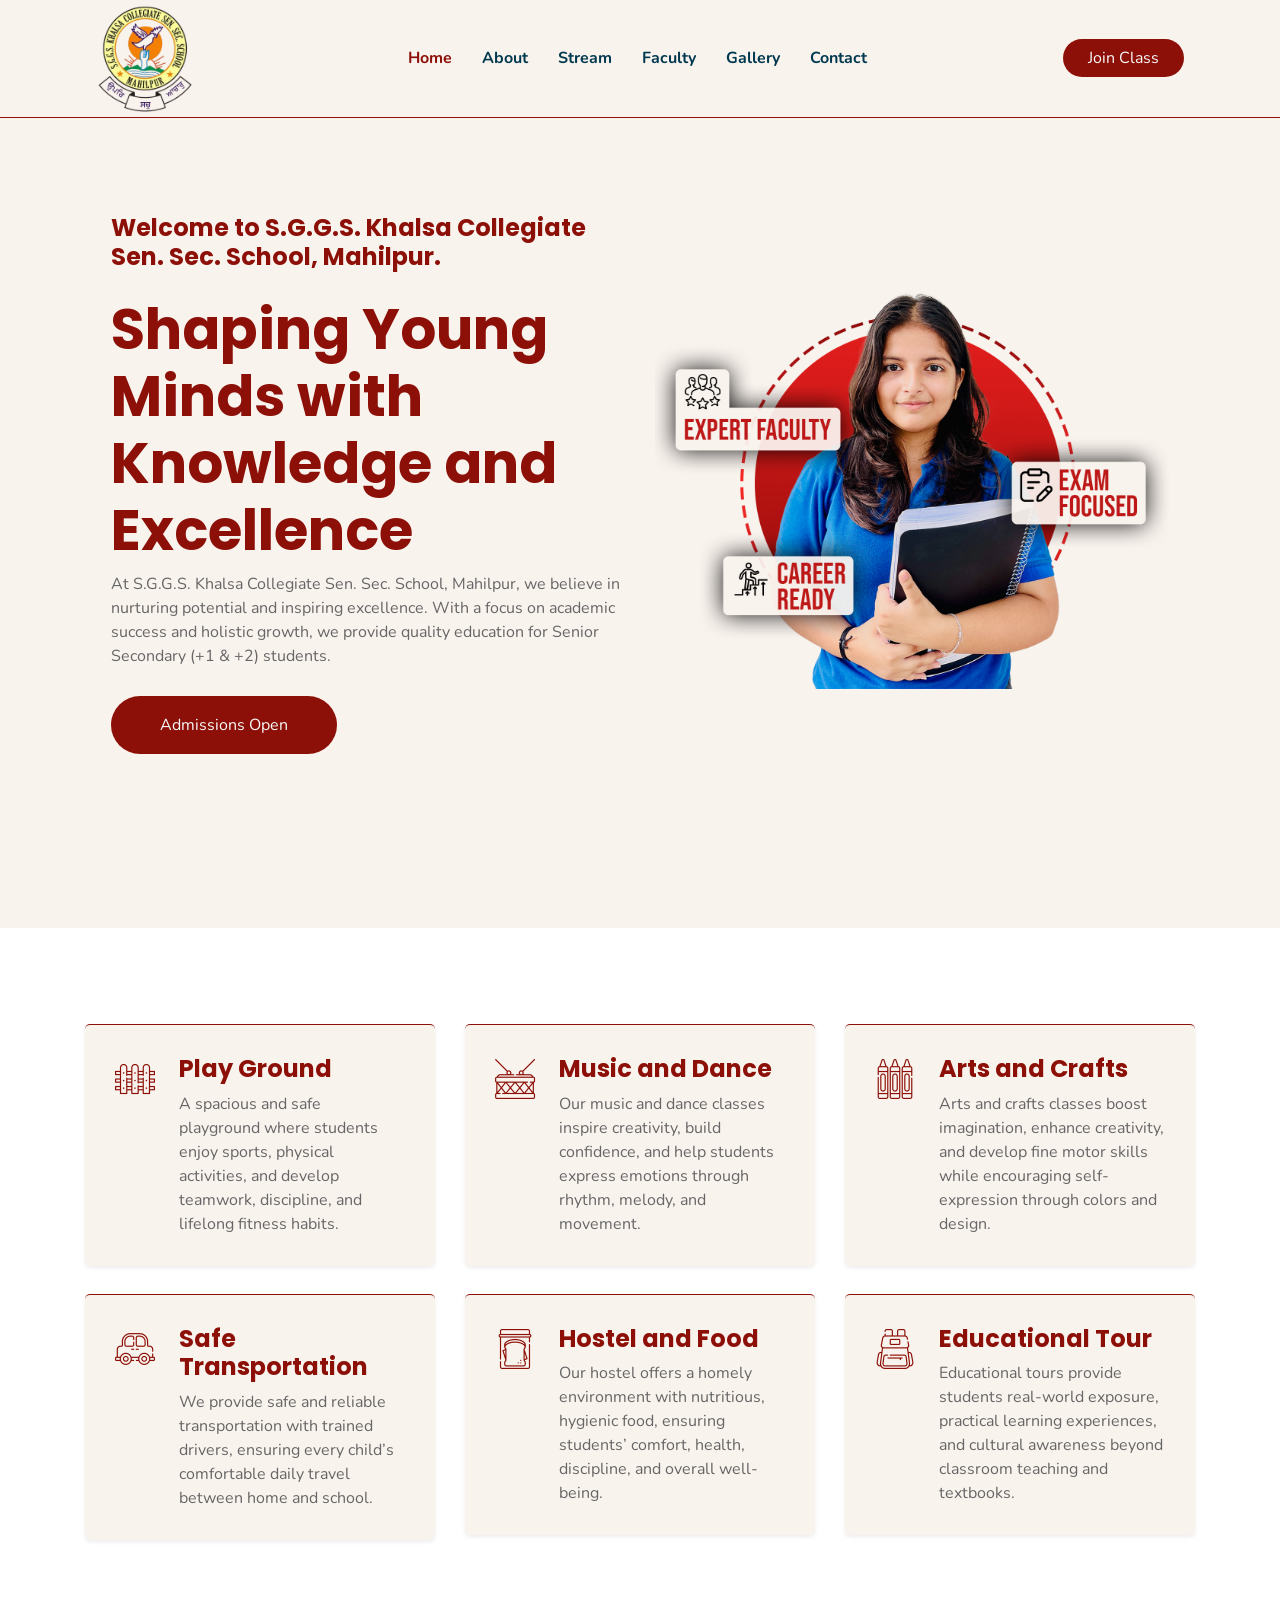
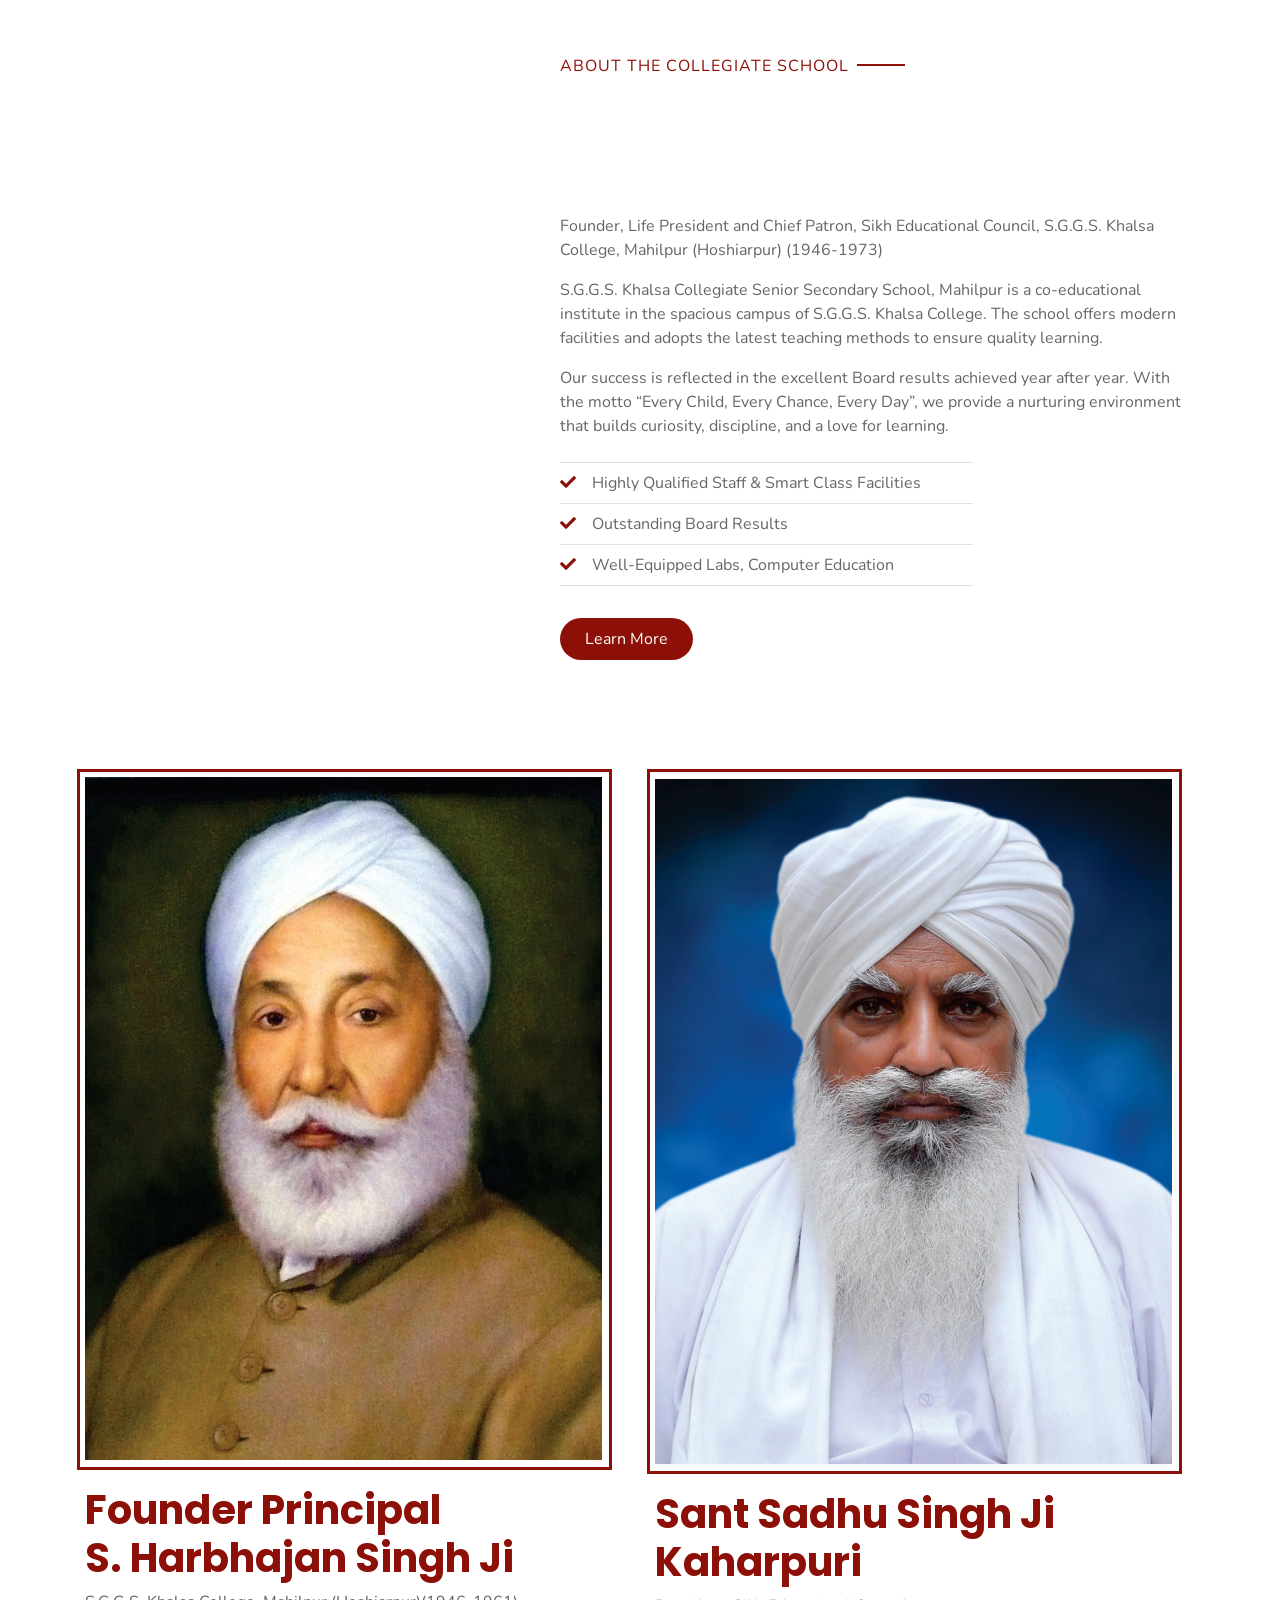
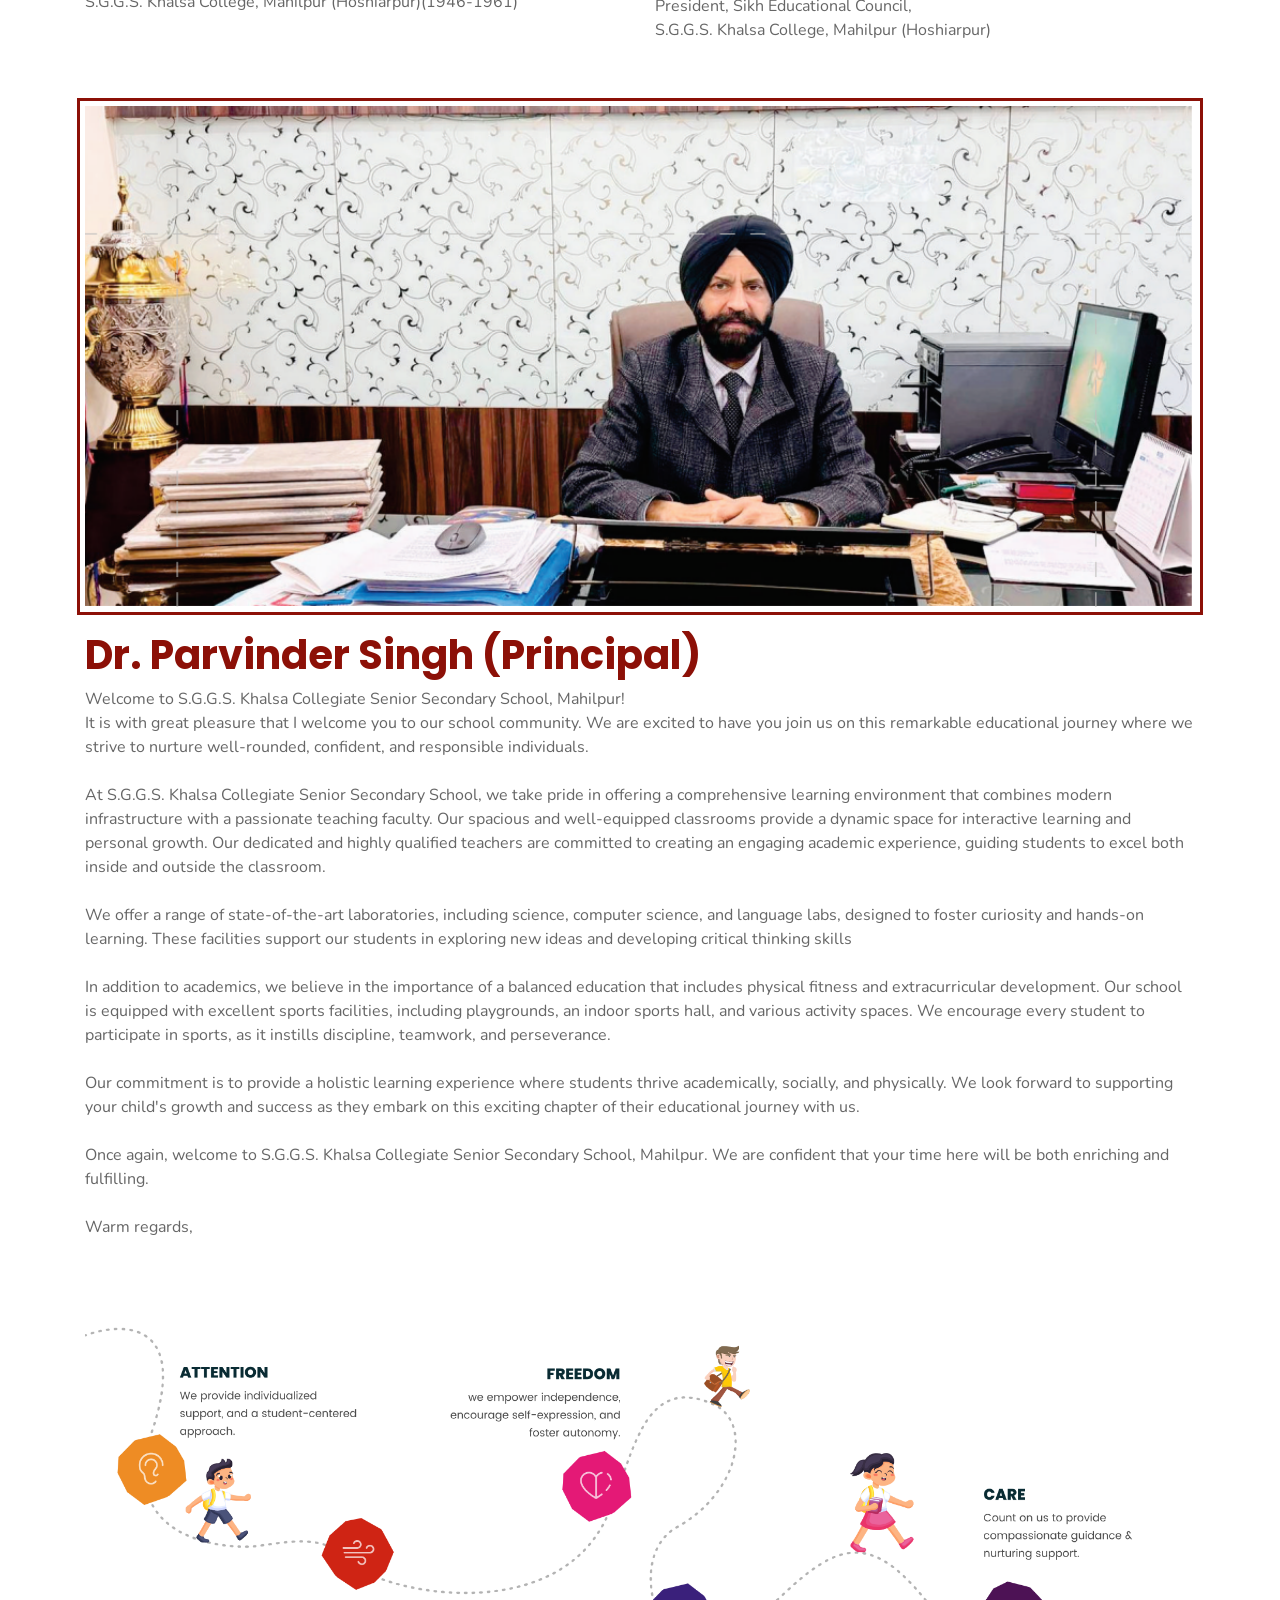
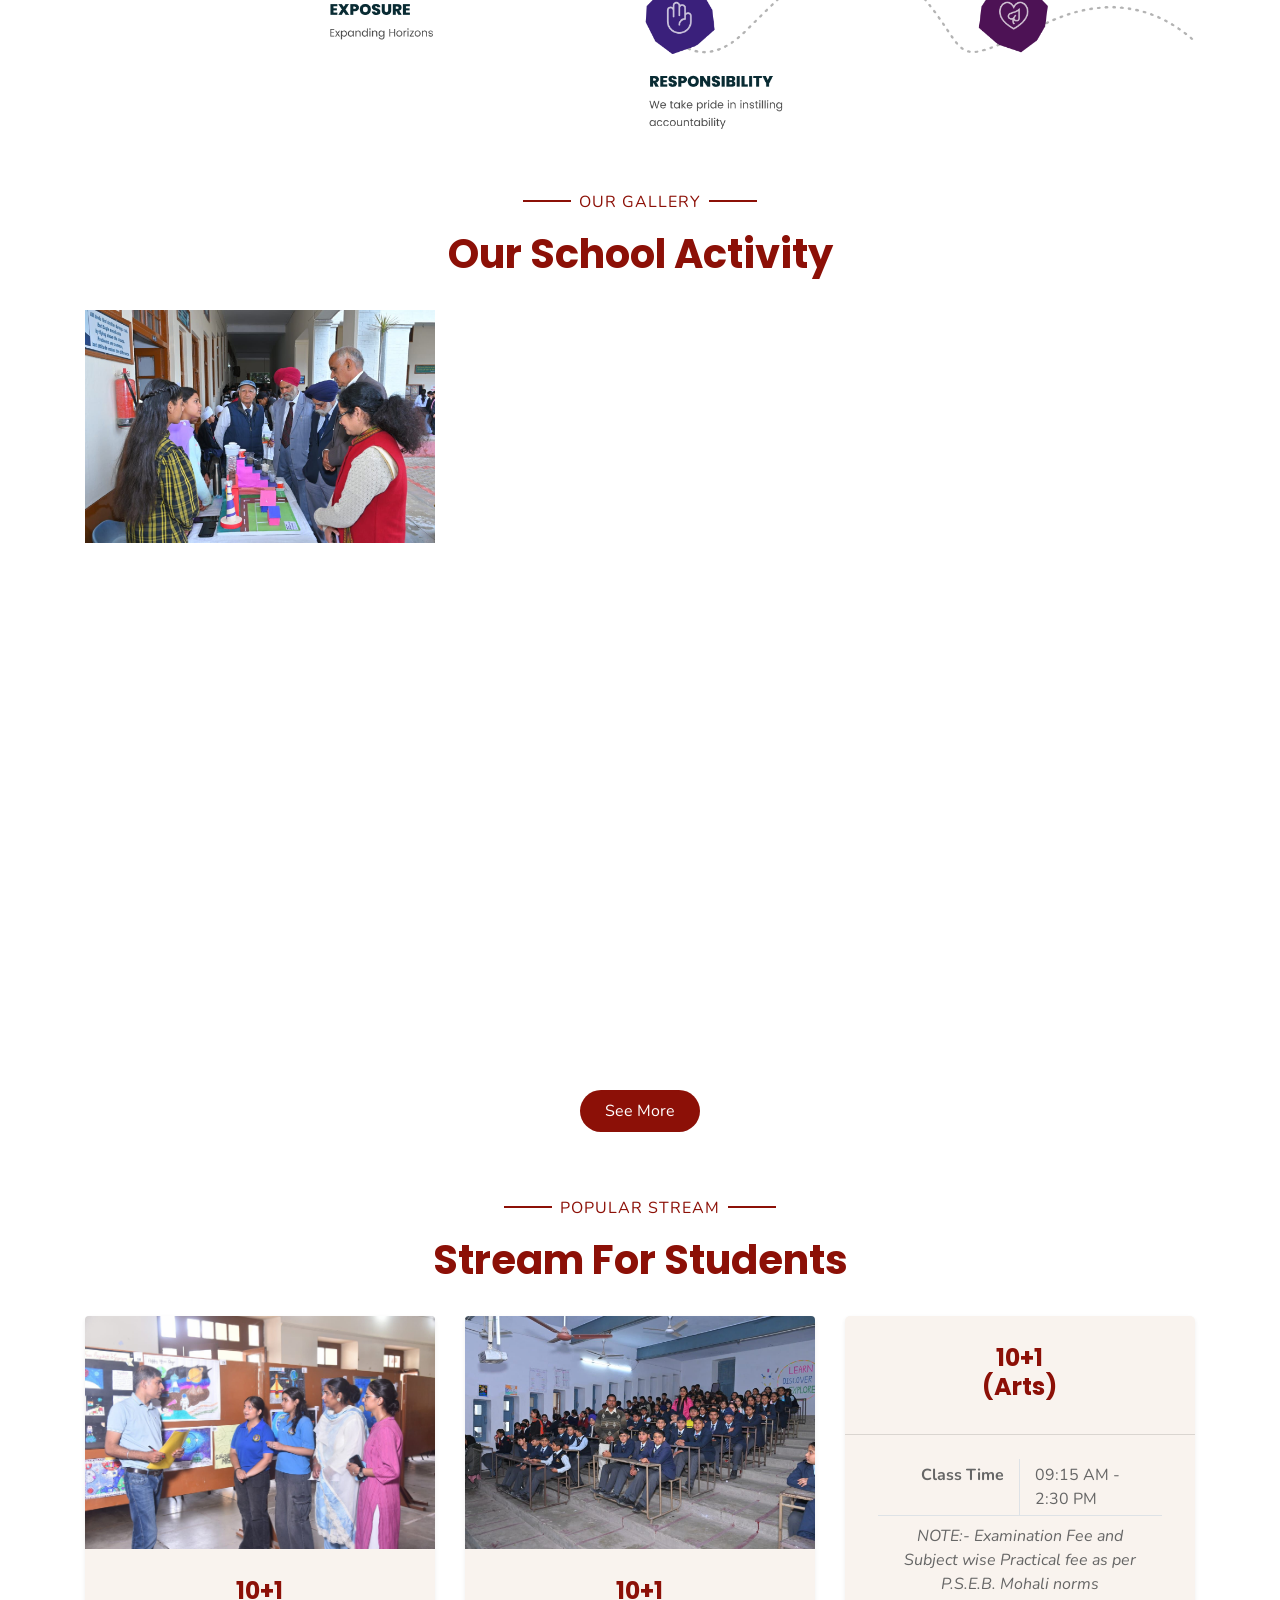
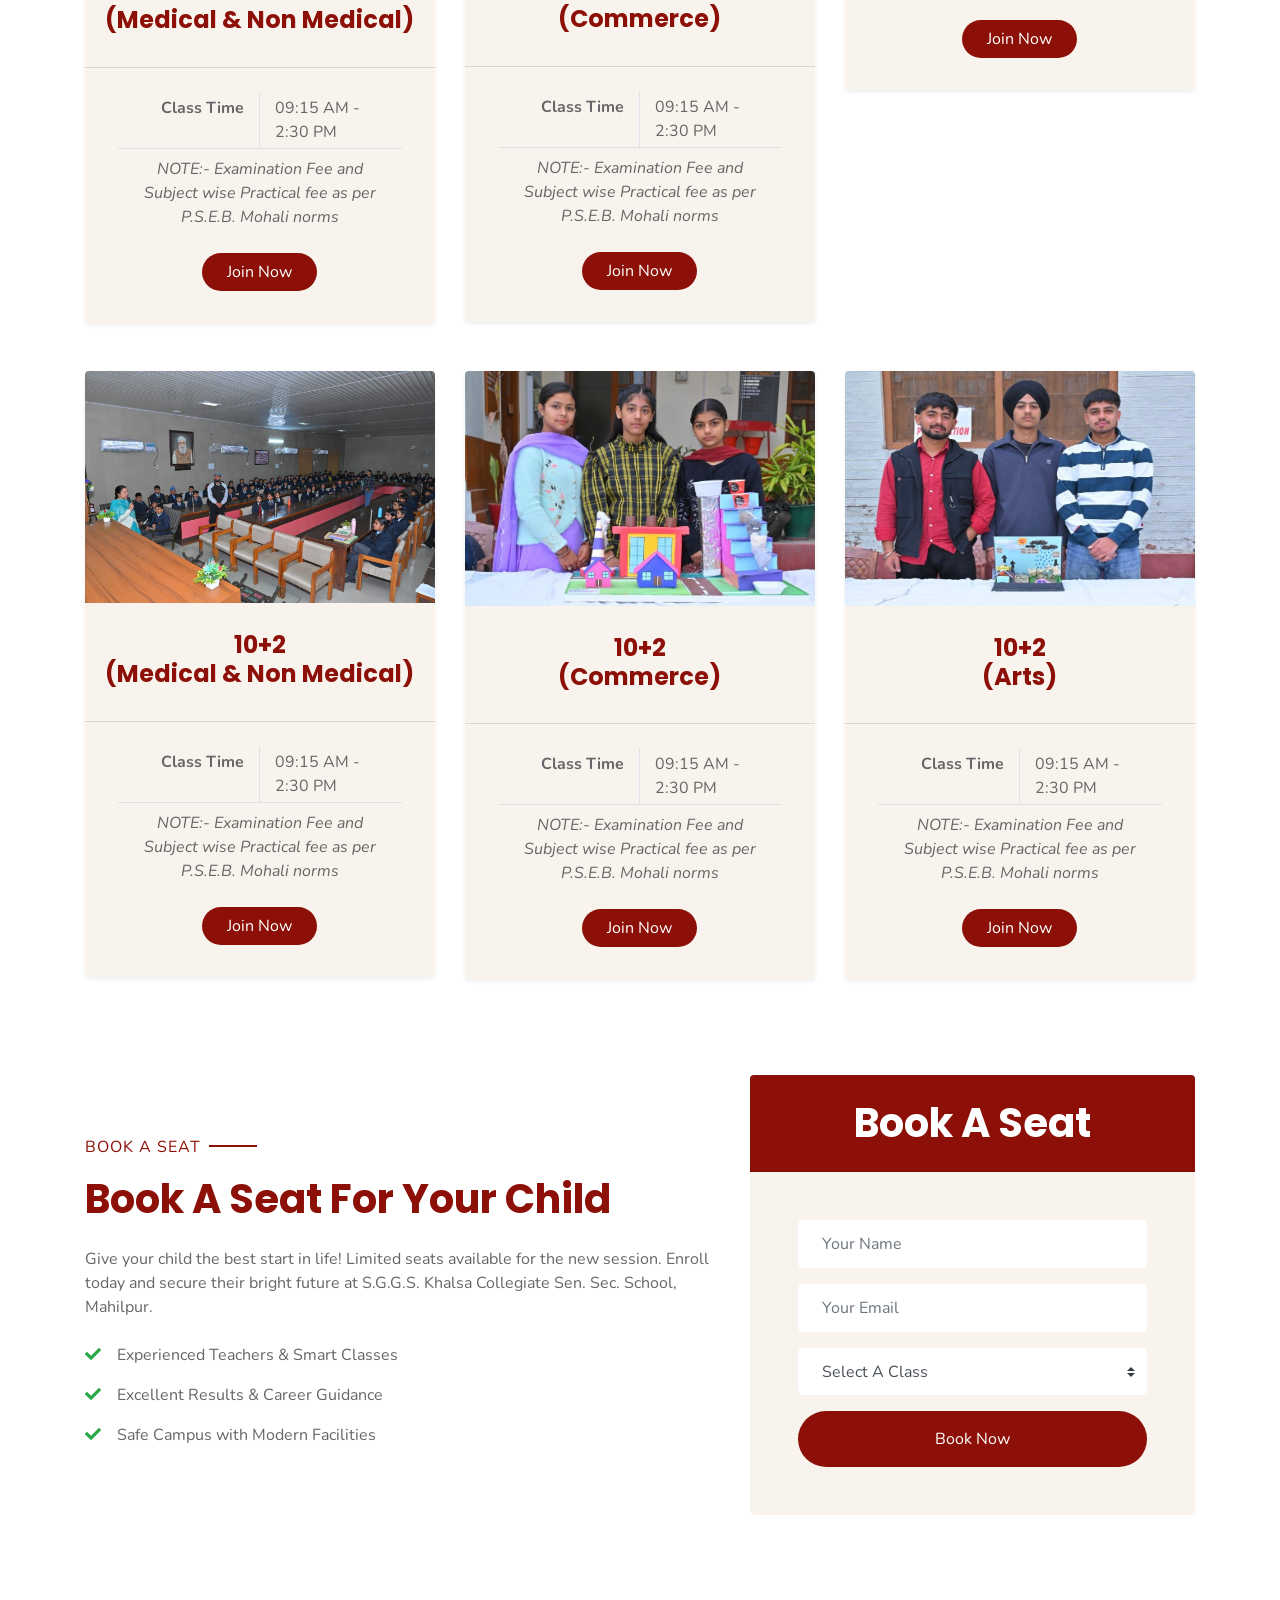
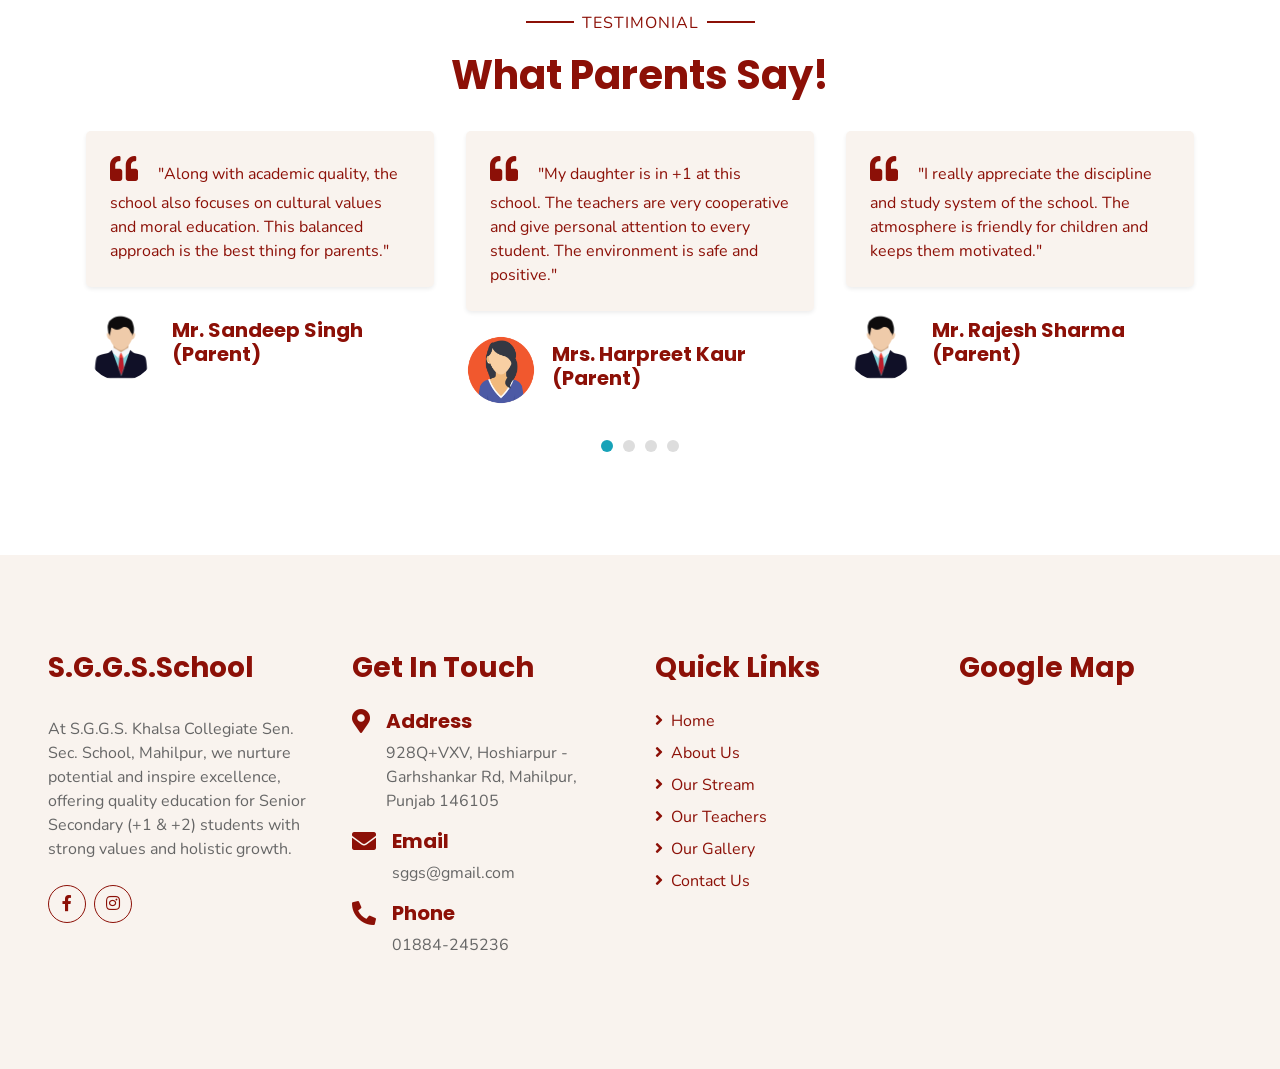
==== commit dff9b8b7: "updated website content" ====
--- a/index.html
+++ b/index.html
@@ -112,7 +112,7 @@
           Shaping Young Minds with Knowledge and Excellence
         </h1>
         <p class=" mb-4">
-          At S.G.G.S Khalsa Collegiate Sen. Sec. School, Mahilpur, we believe in nurturing potential and inspiring
+          At S.G.G.S. Khalsa Collegiate Sen. Sec. School, Mahilpur, we believe in nurturing potential and inspiring
           excellence.
           With a focus on academic success and holistic growth, we provide quality education for Senior Secondary (+1 &
           +2) students.
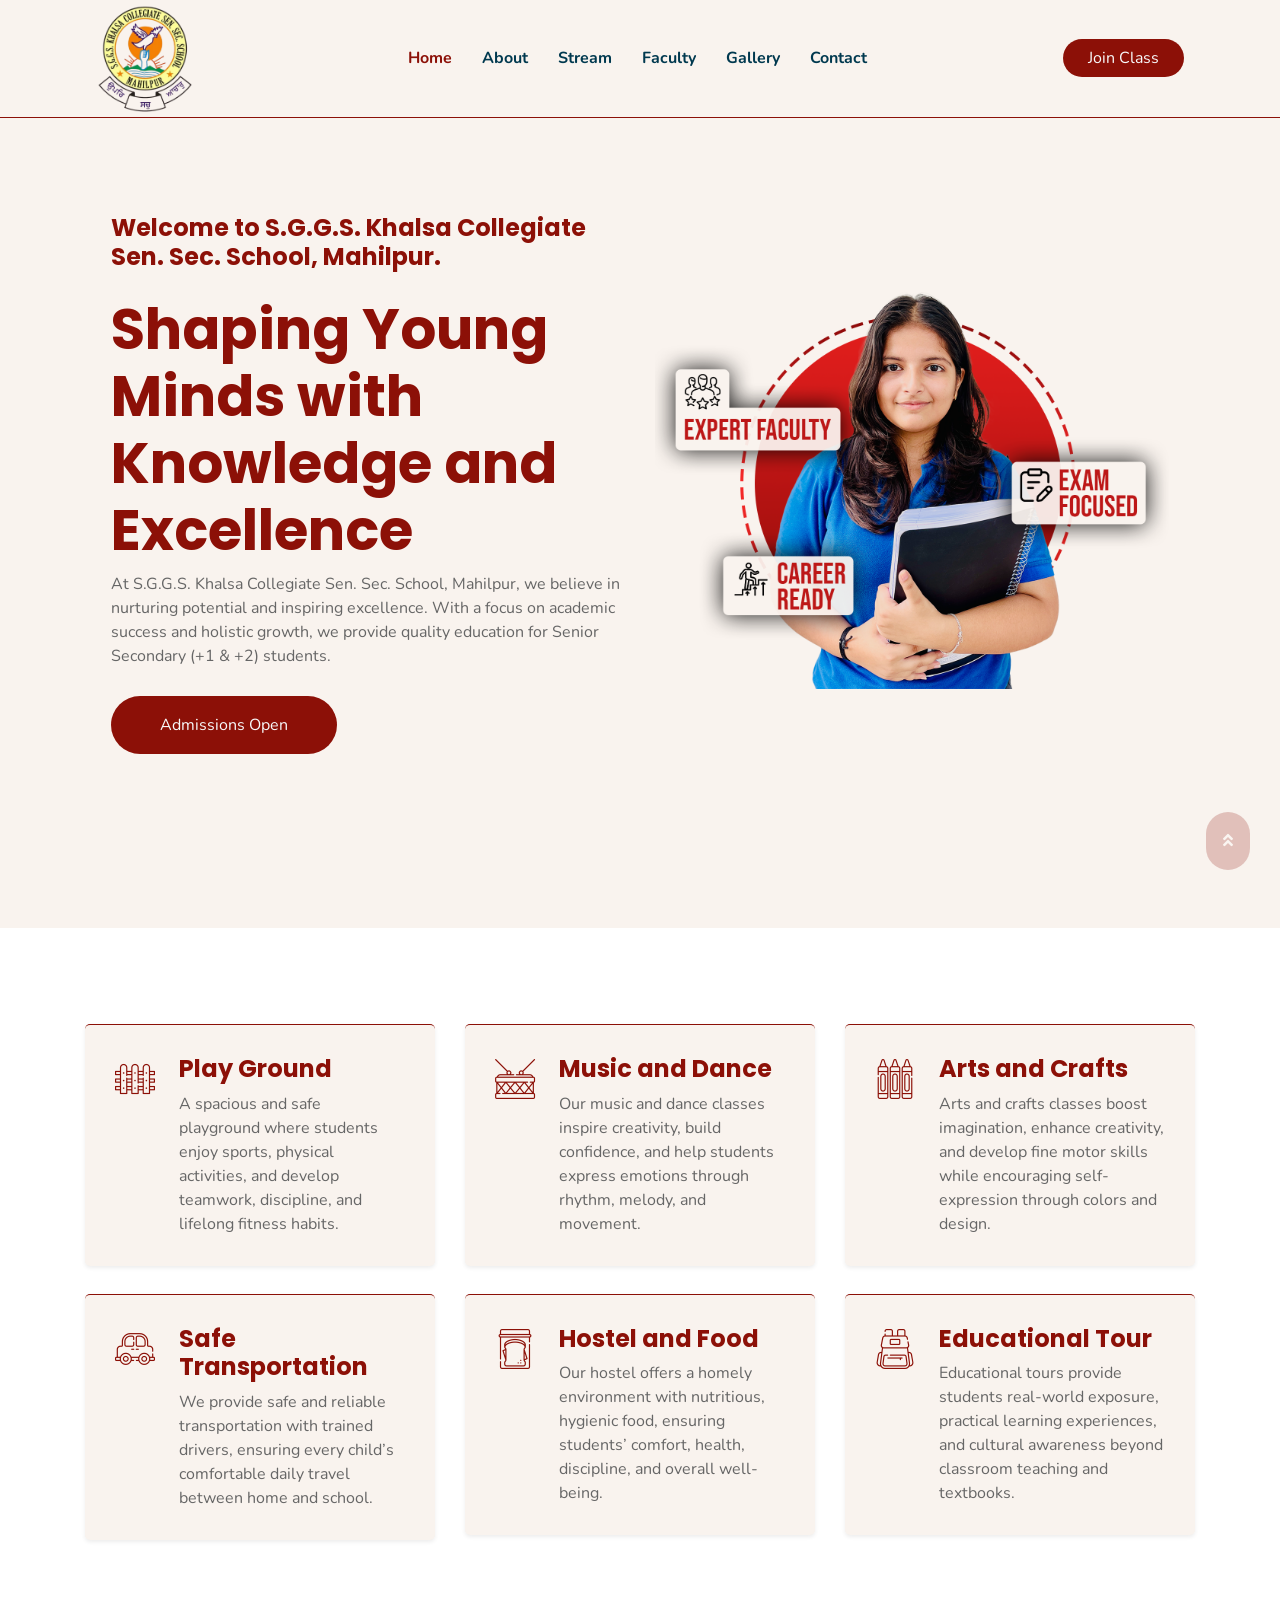
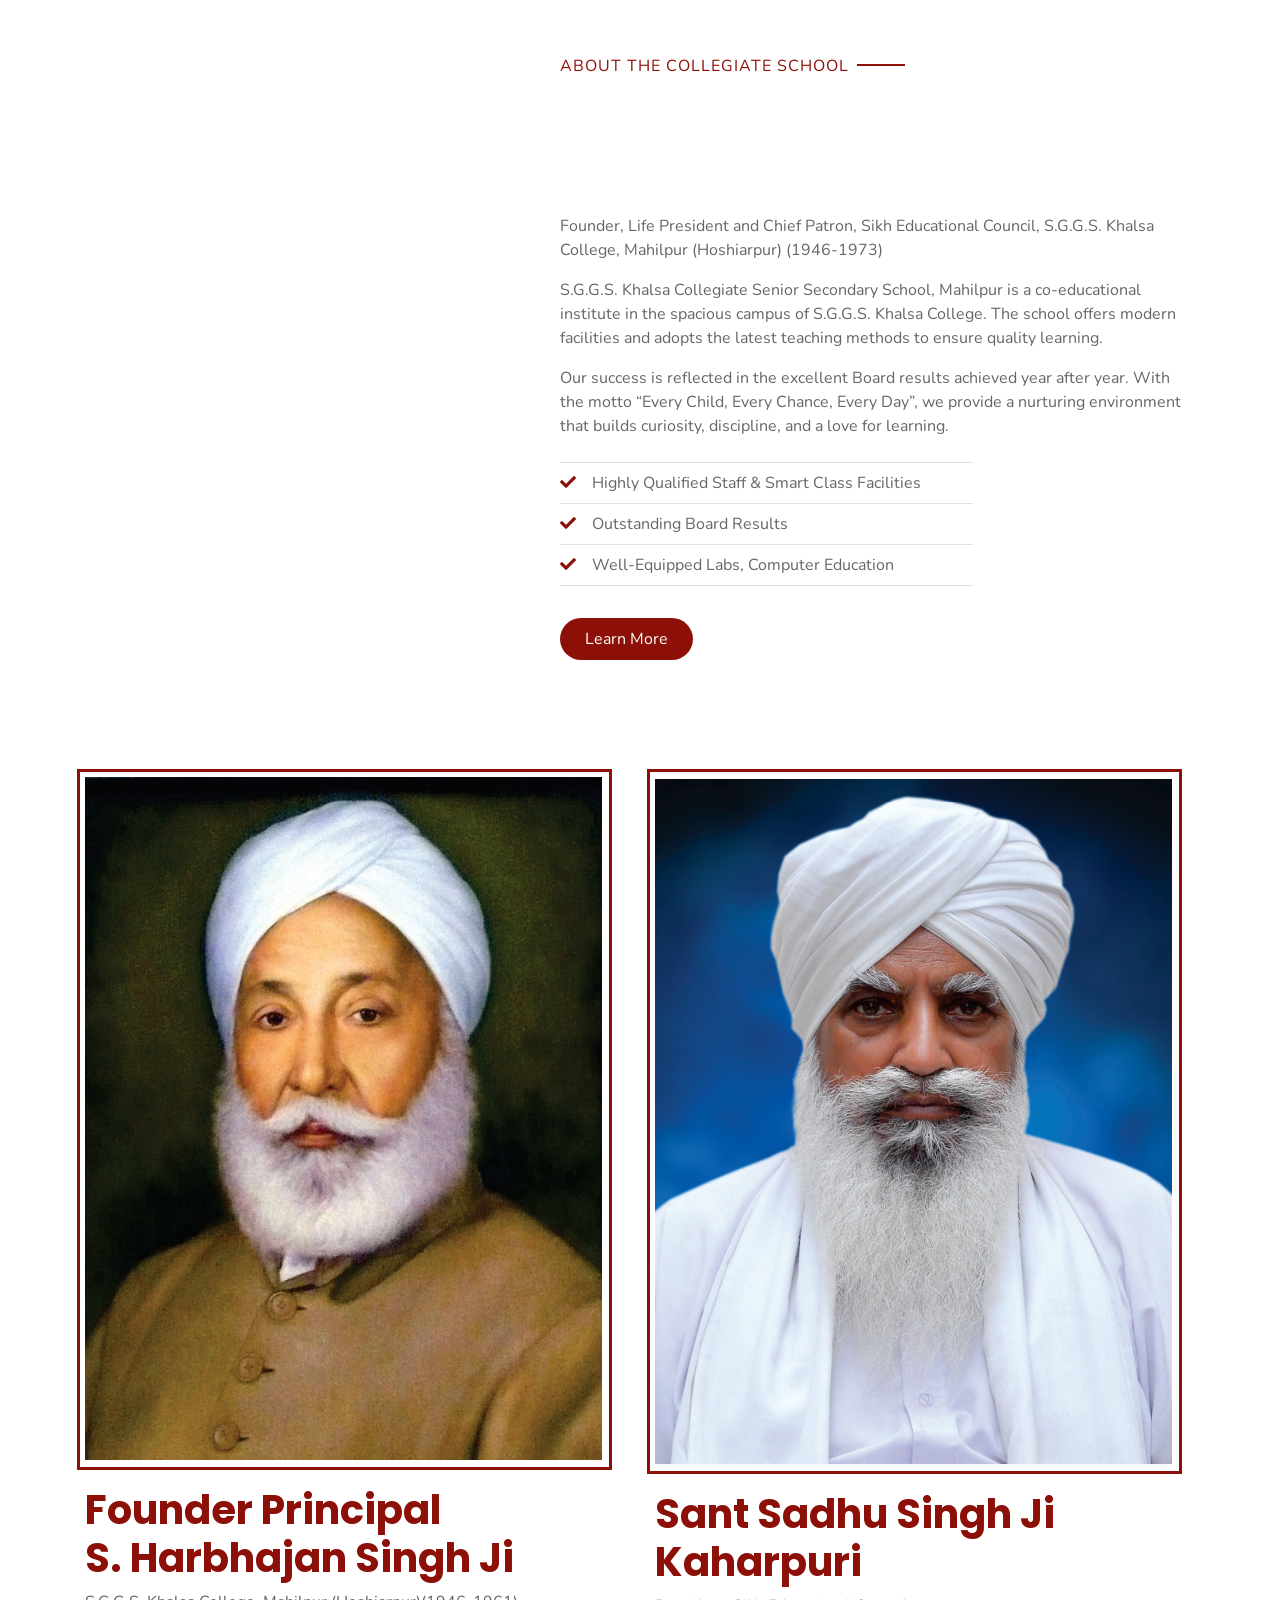
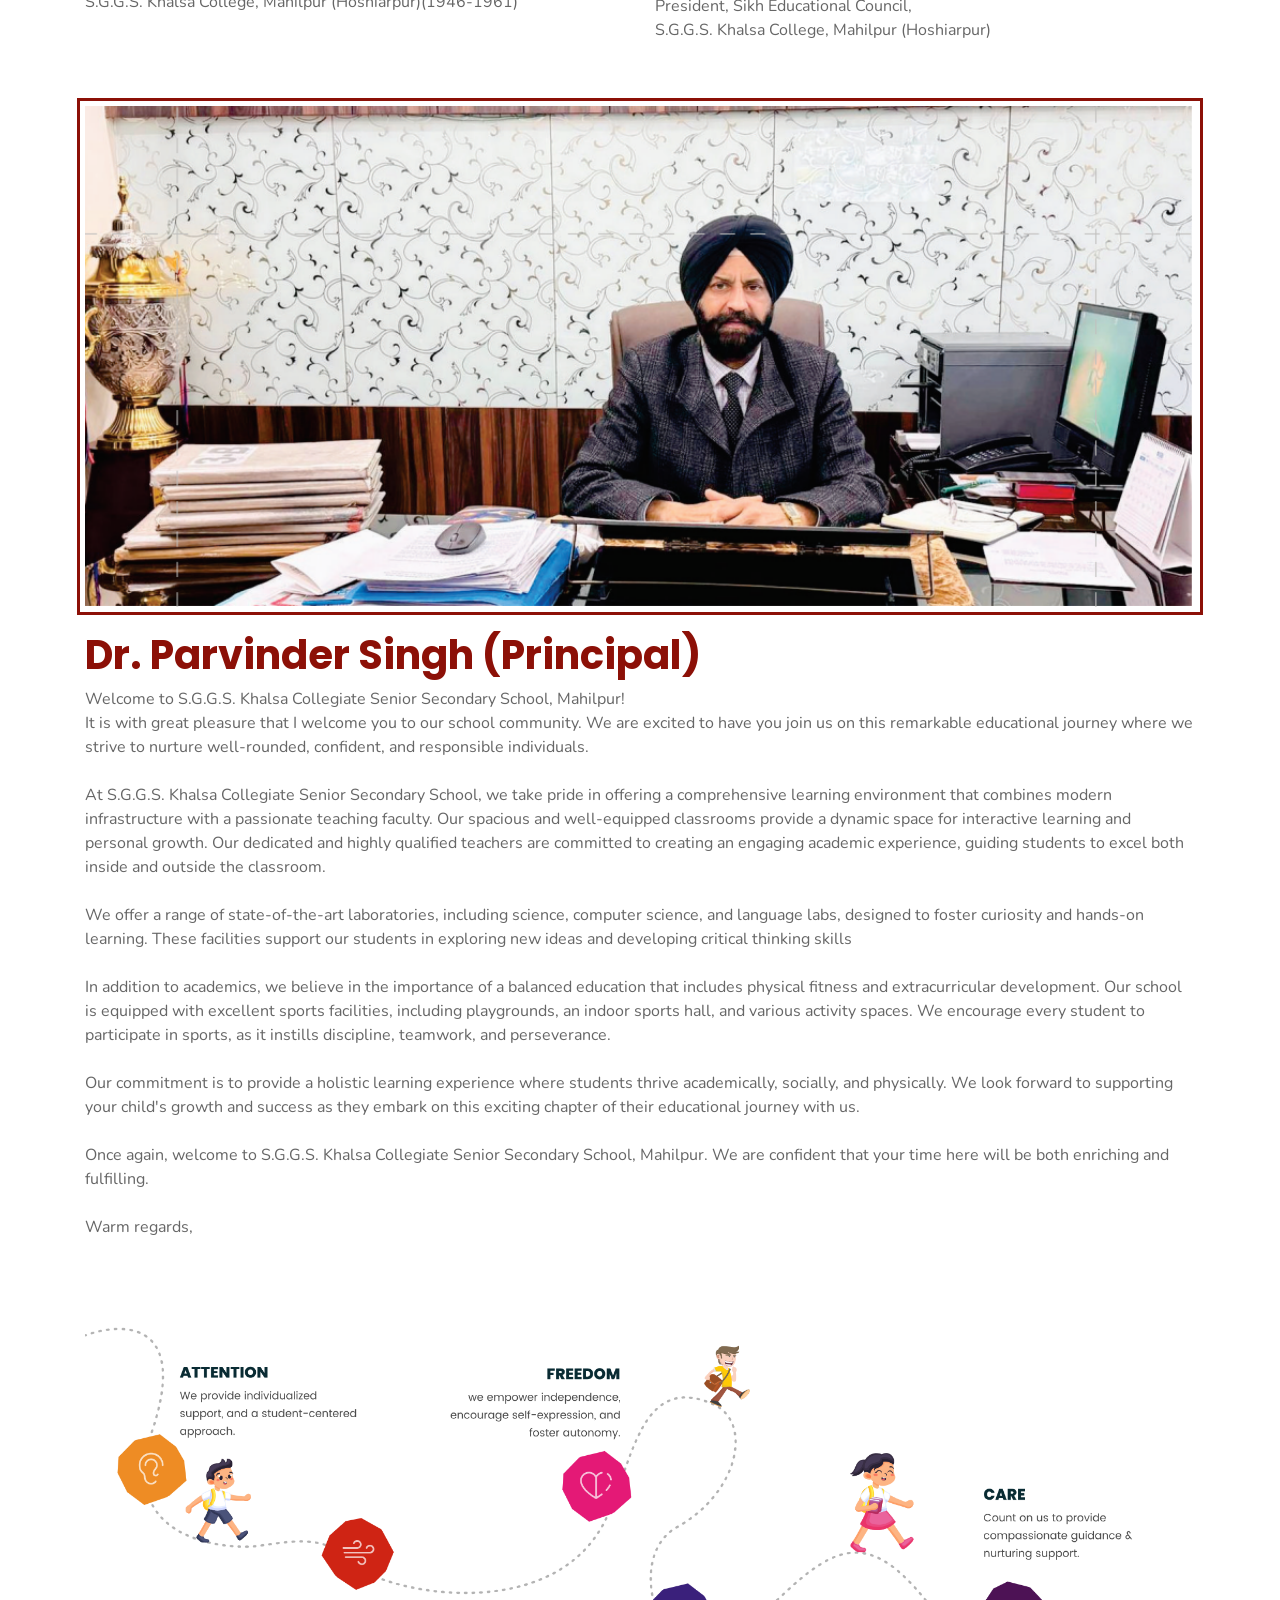
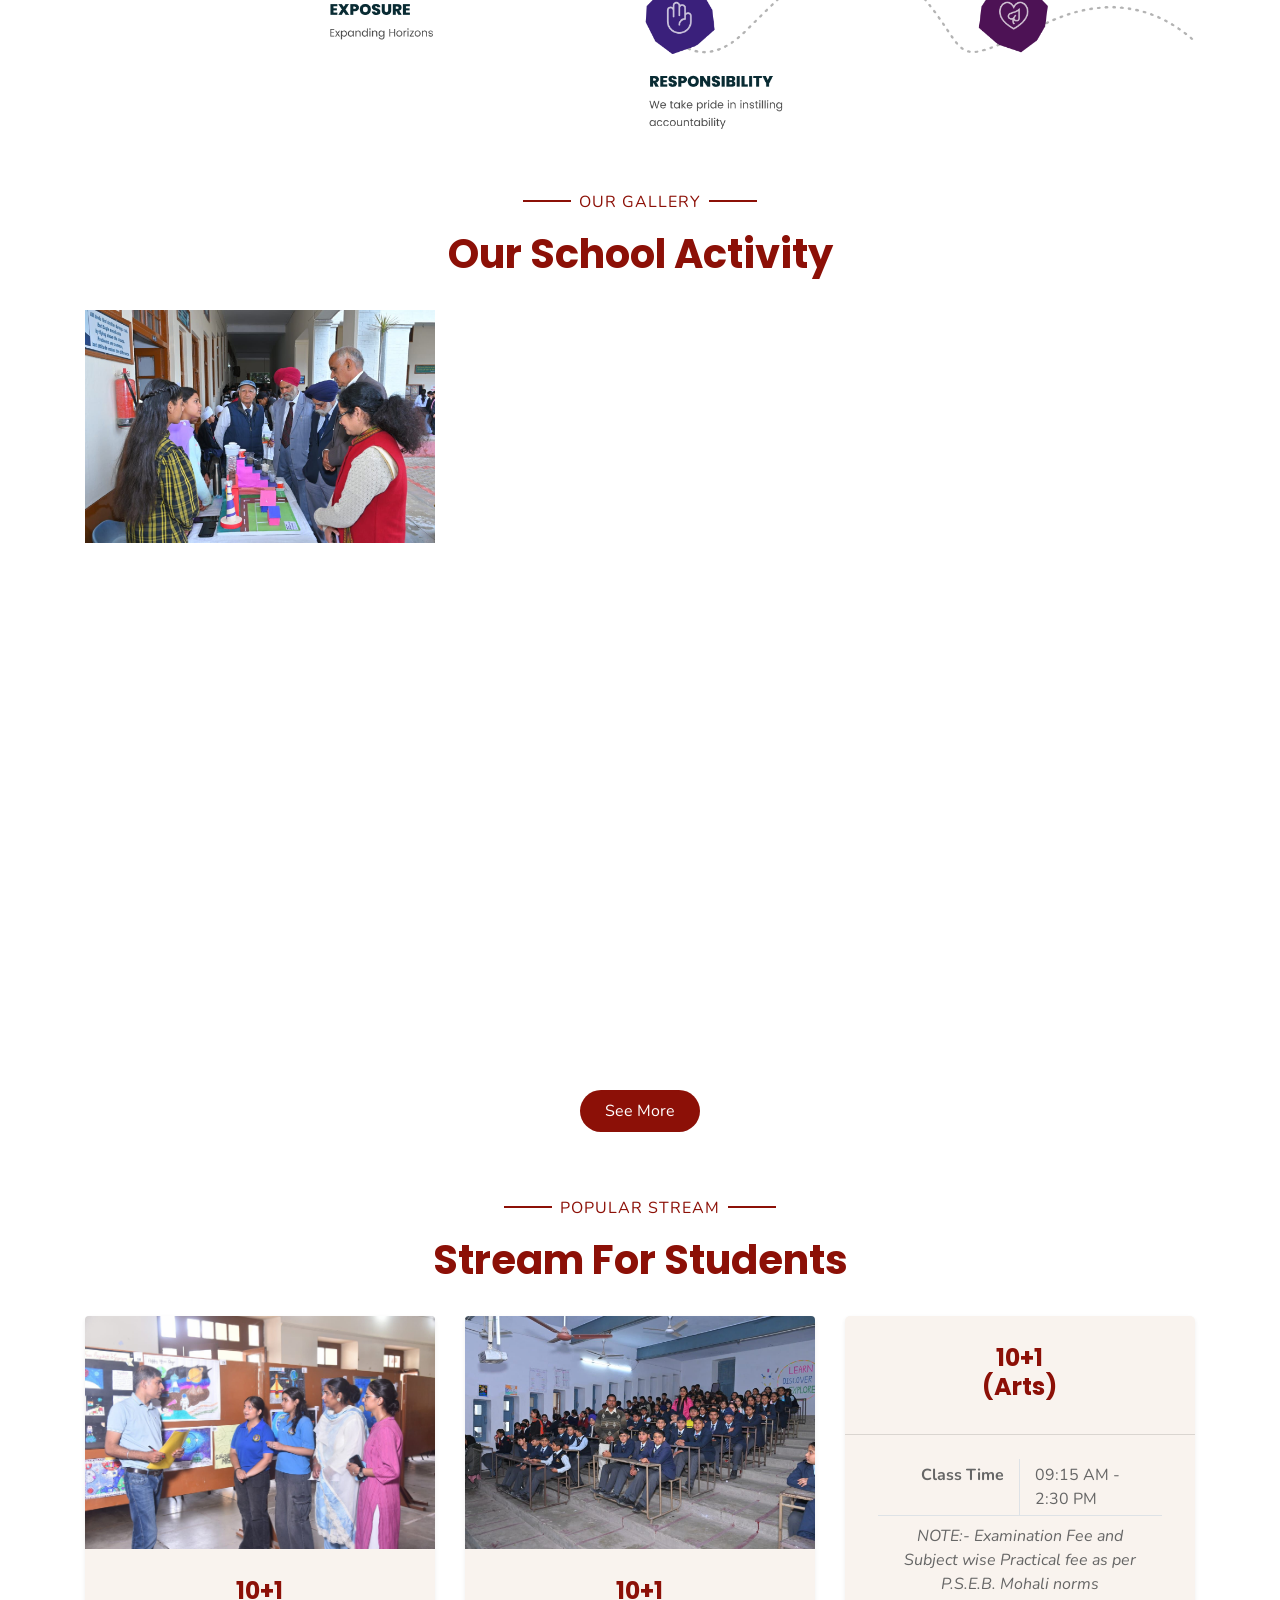
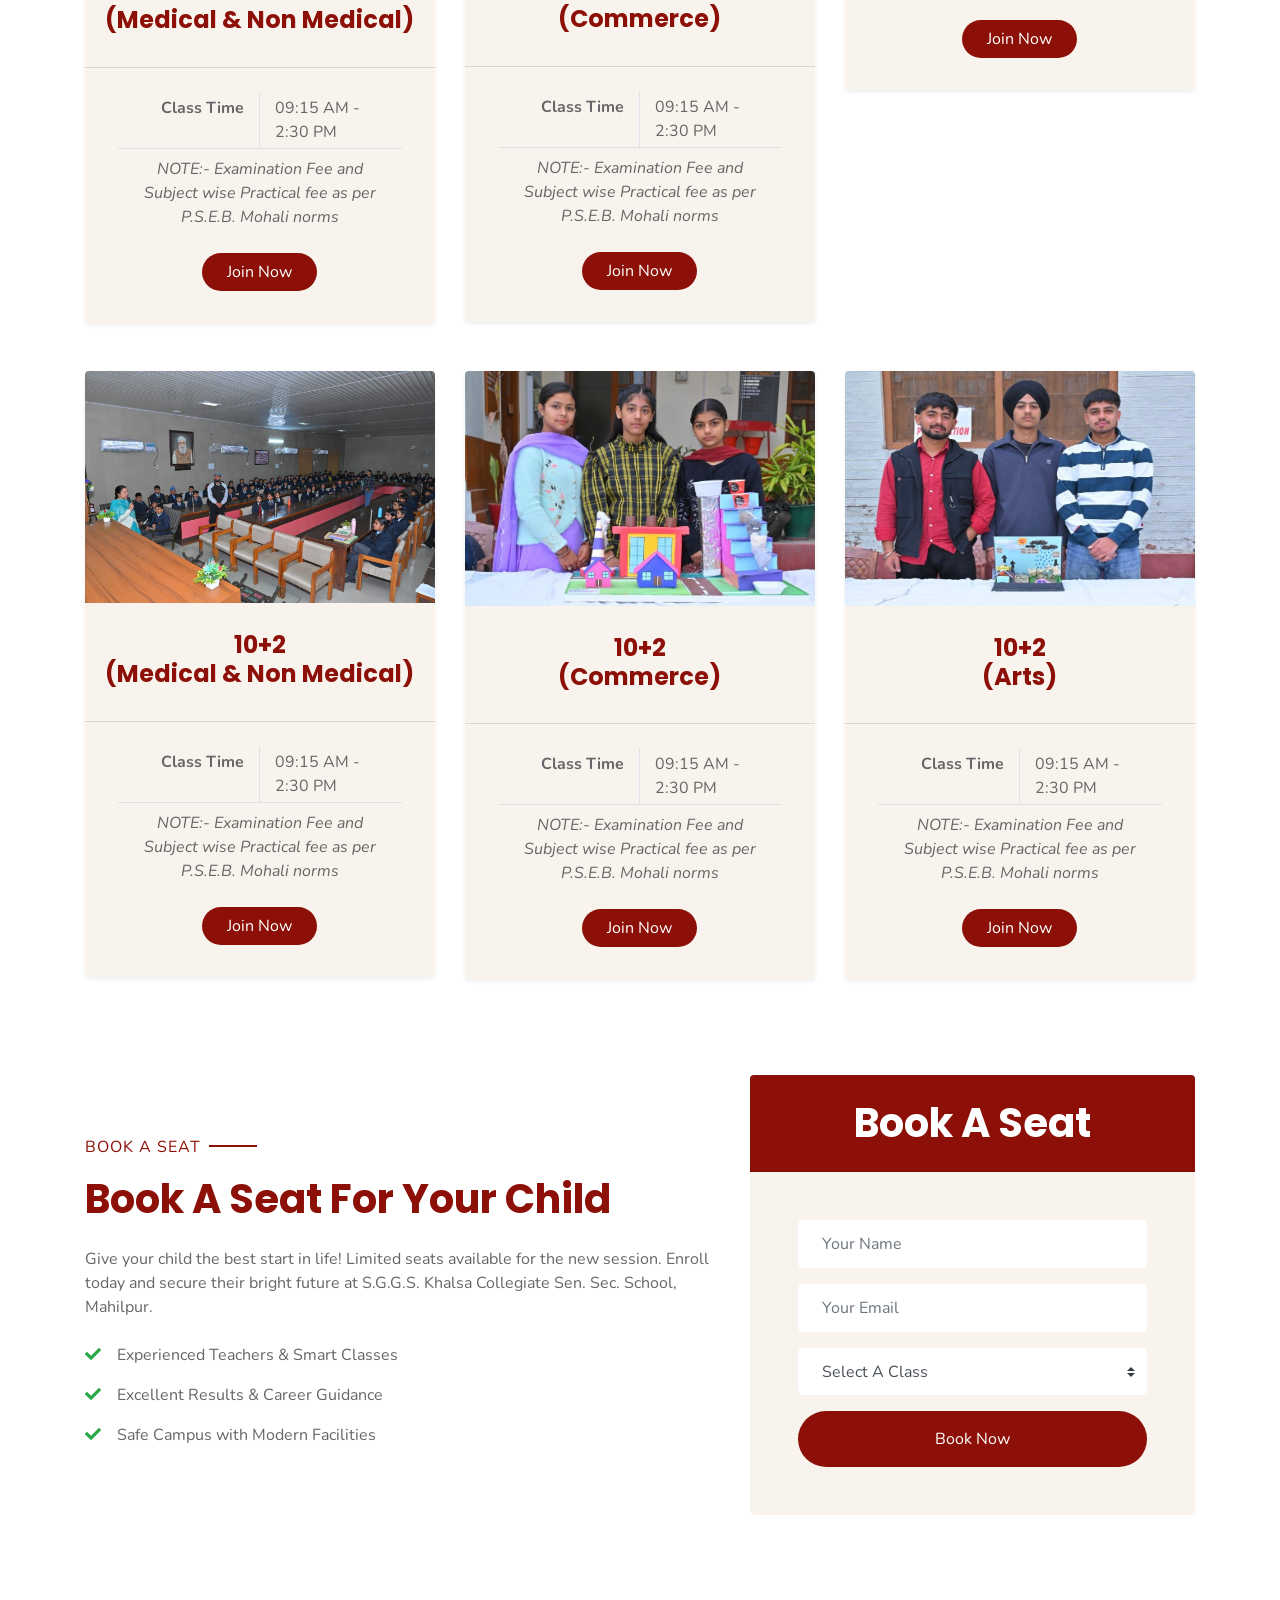
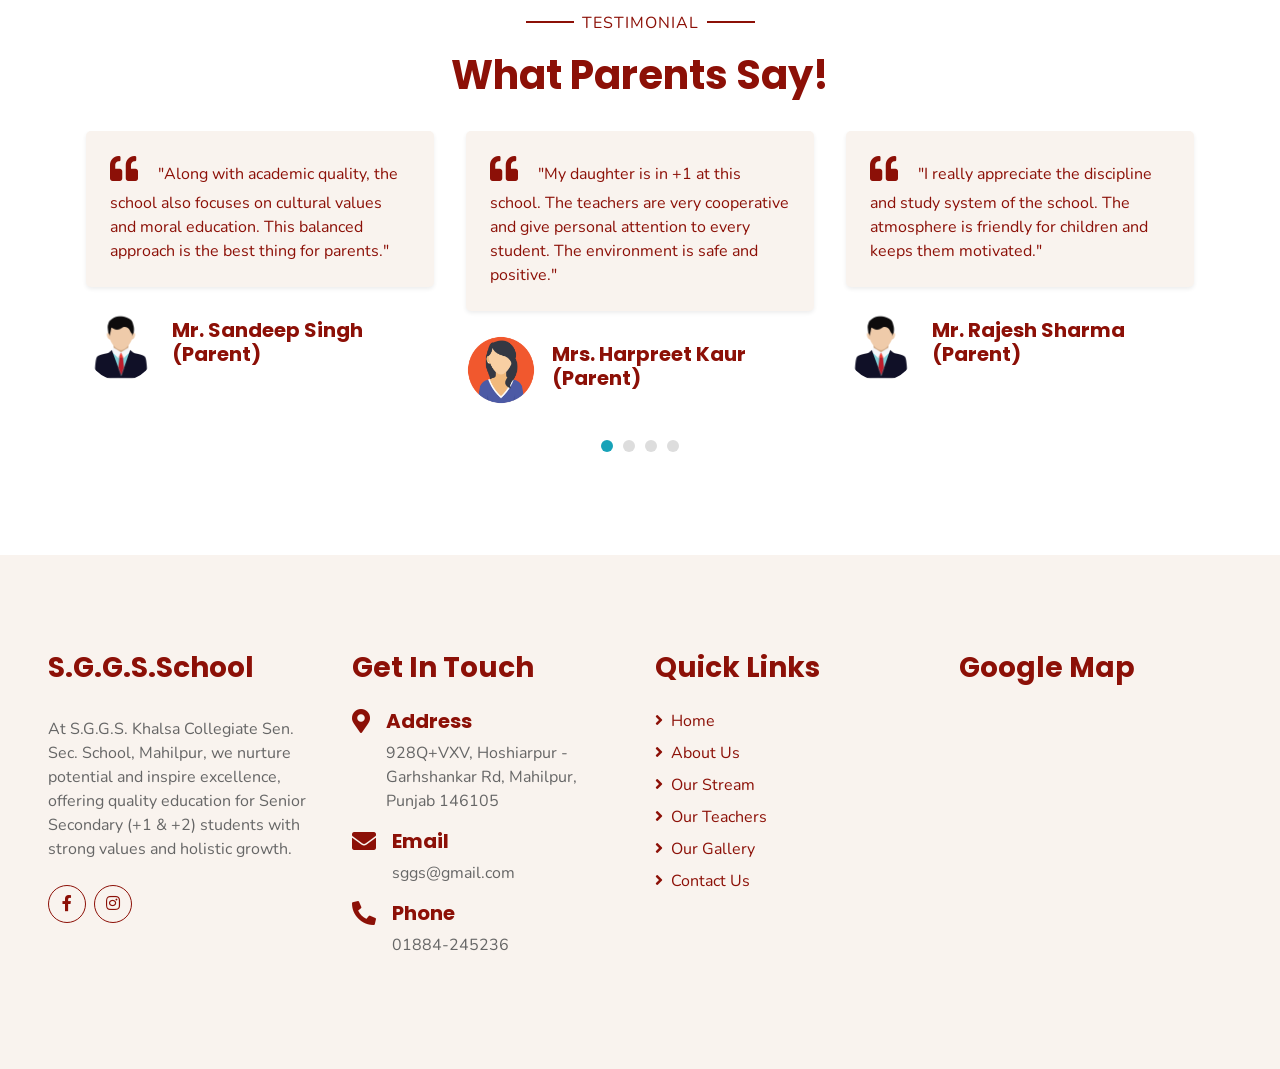
==== commit f19a6f57: "your message" ====
--- a/index.html
+++ b/index.html
@@ -2,6 +2,16 @@
 <html lang="en">
 
 <head>
+<!-- Google tag (gtag.js) -->
+<script async src="https://www.googletagmanager.com/gtag/js?id=G-B6S4WFJW77"></script>
+<script>
+  window.dataLayer = window.dataLayer || [];
+  function gtag(){dataLayer.push(arguments);}
+  gtag('js', new Date());
+
+  gtag('config', 'G-B6S4WFJW77');
+</script>
+
   <meta charset="utf-8" />
   <title>S.G.G.S.School</title>
   <meta content="width=device-width, initial-scale=1.0" name="viewport" />
